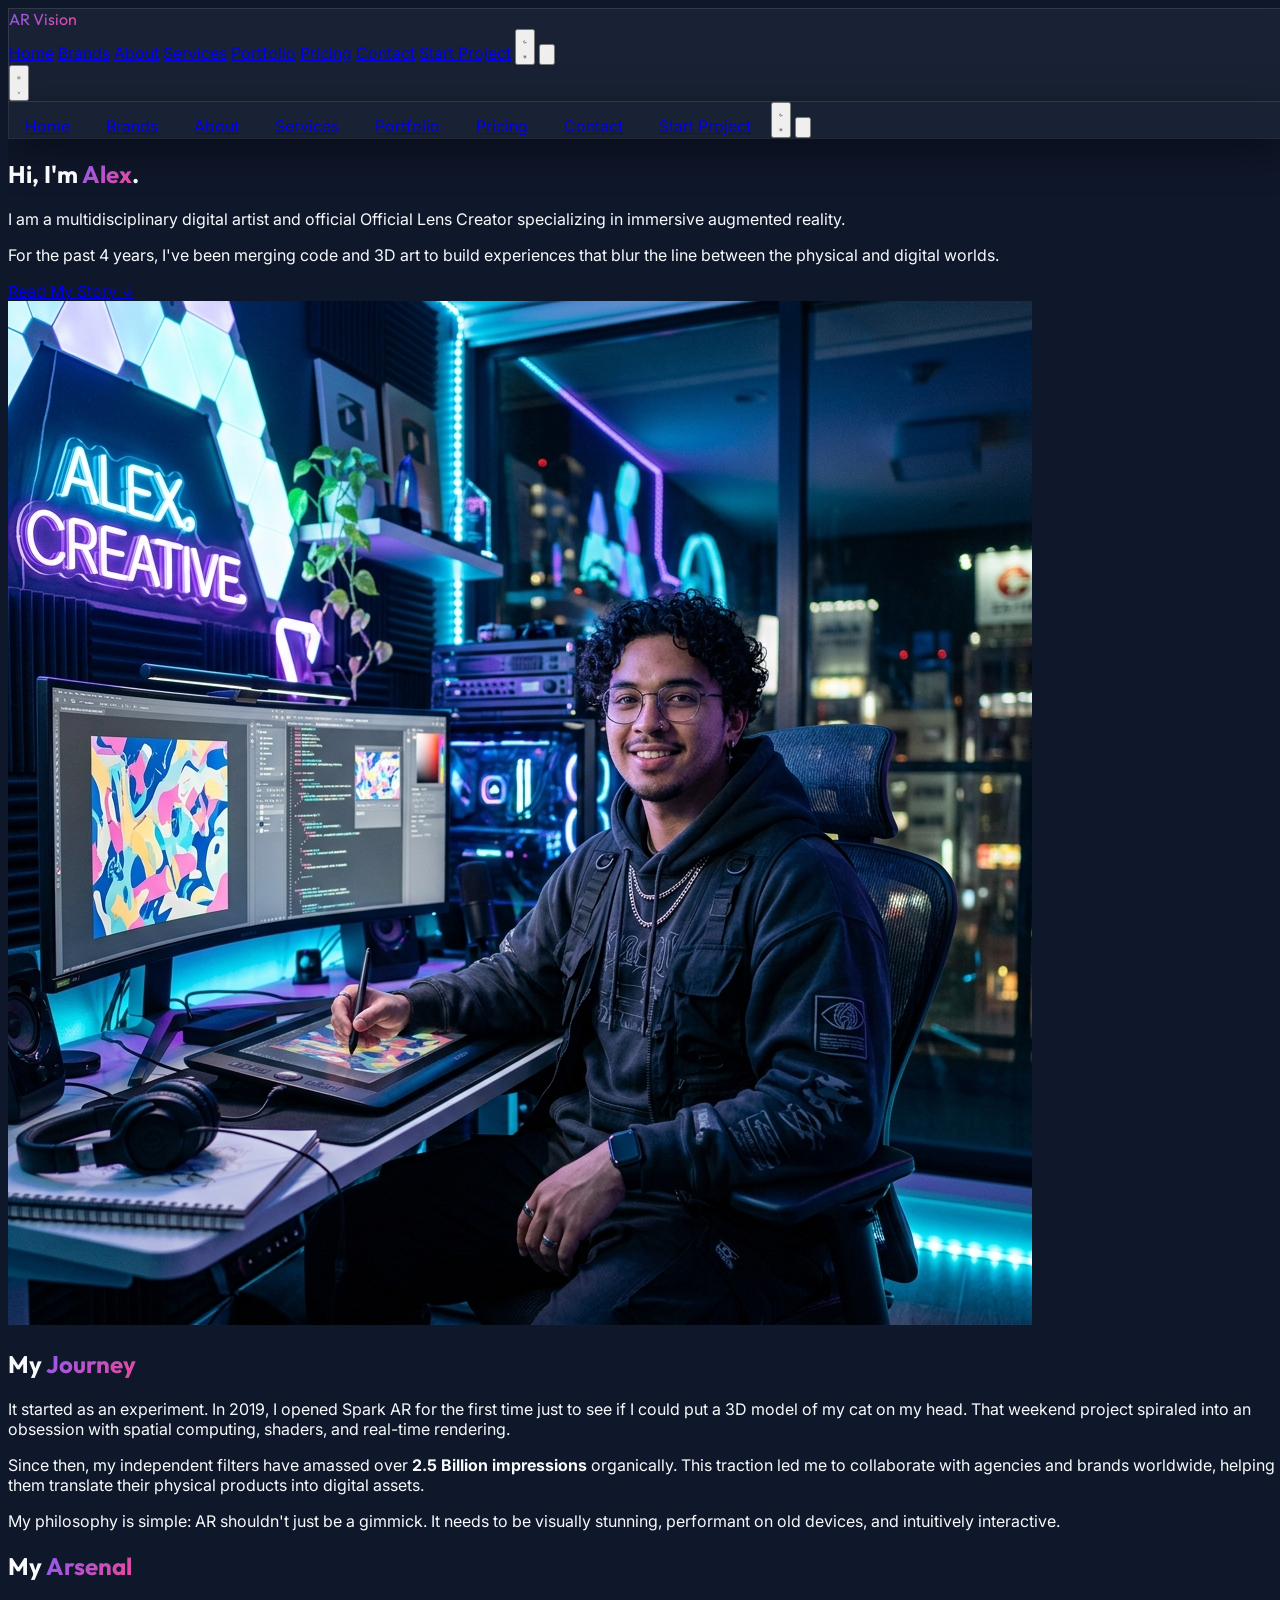
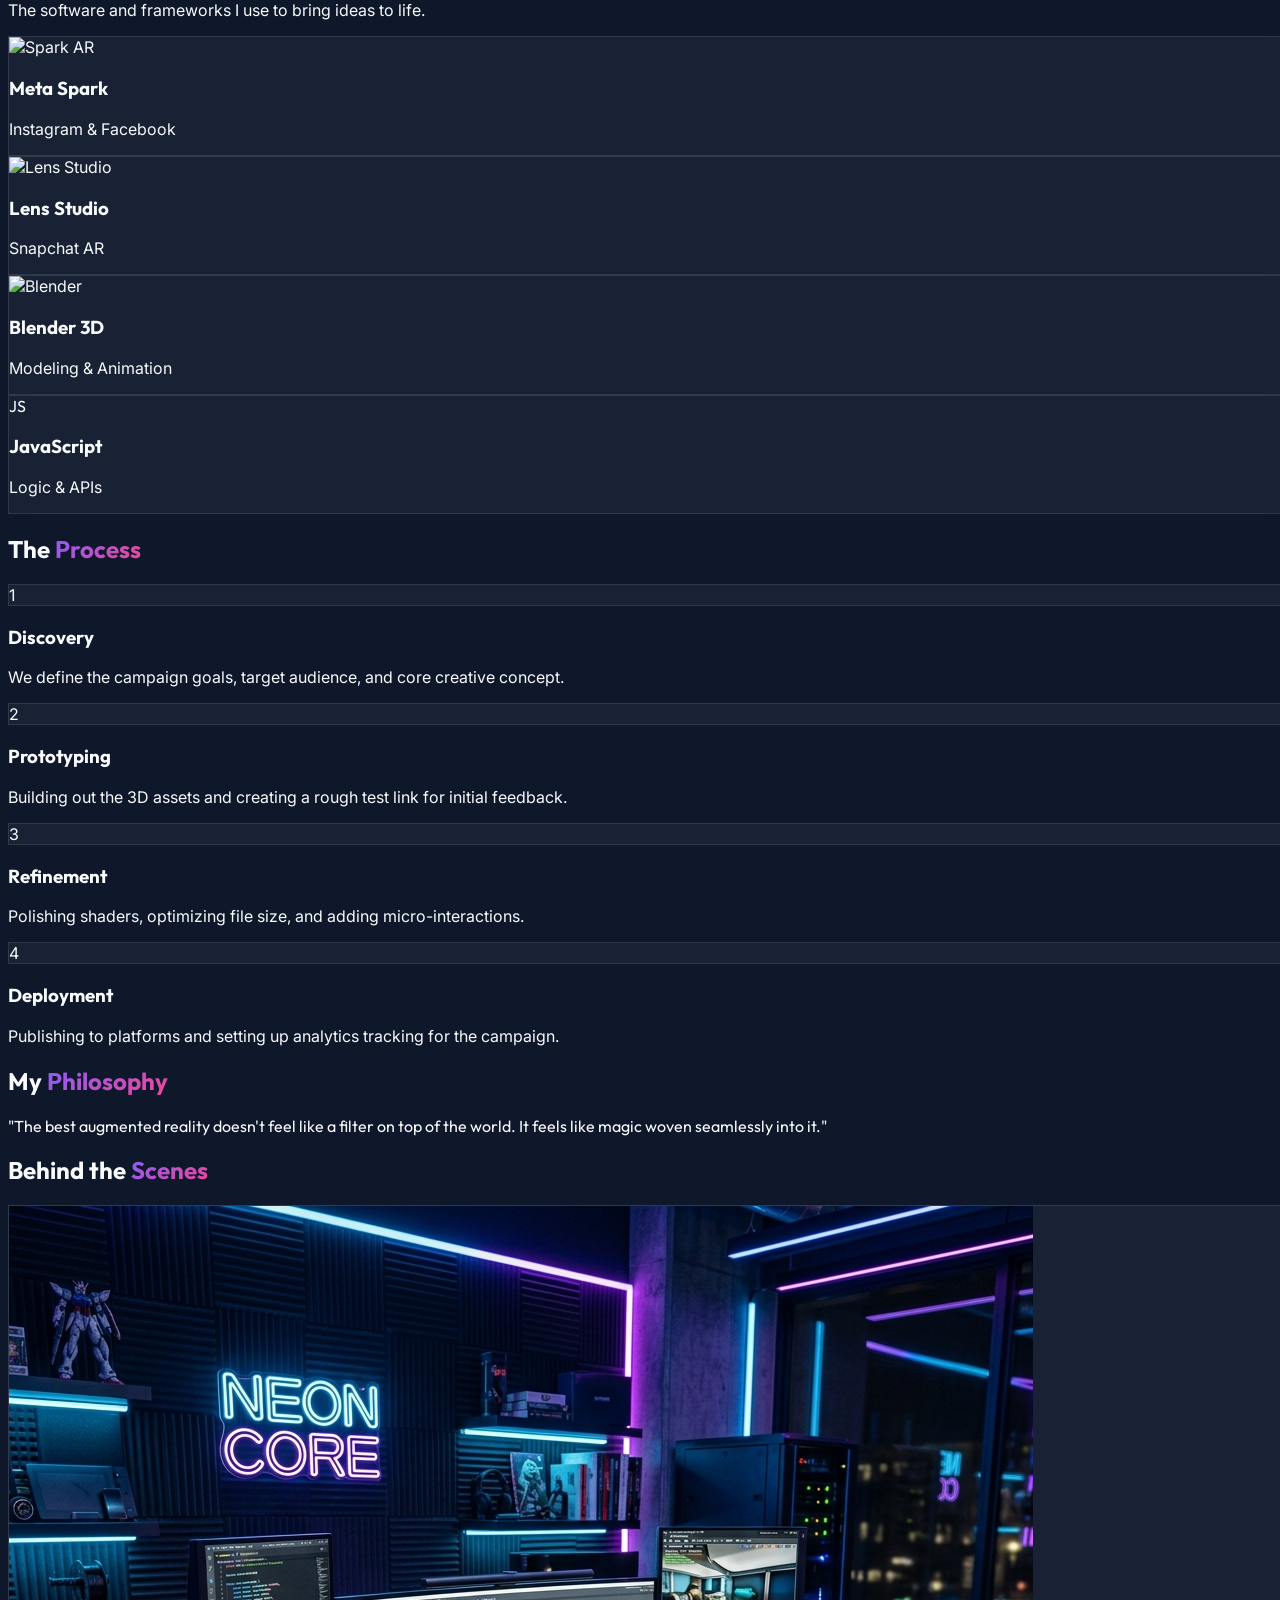
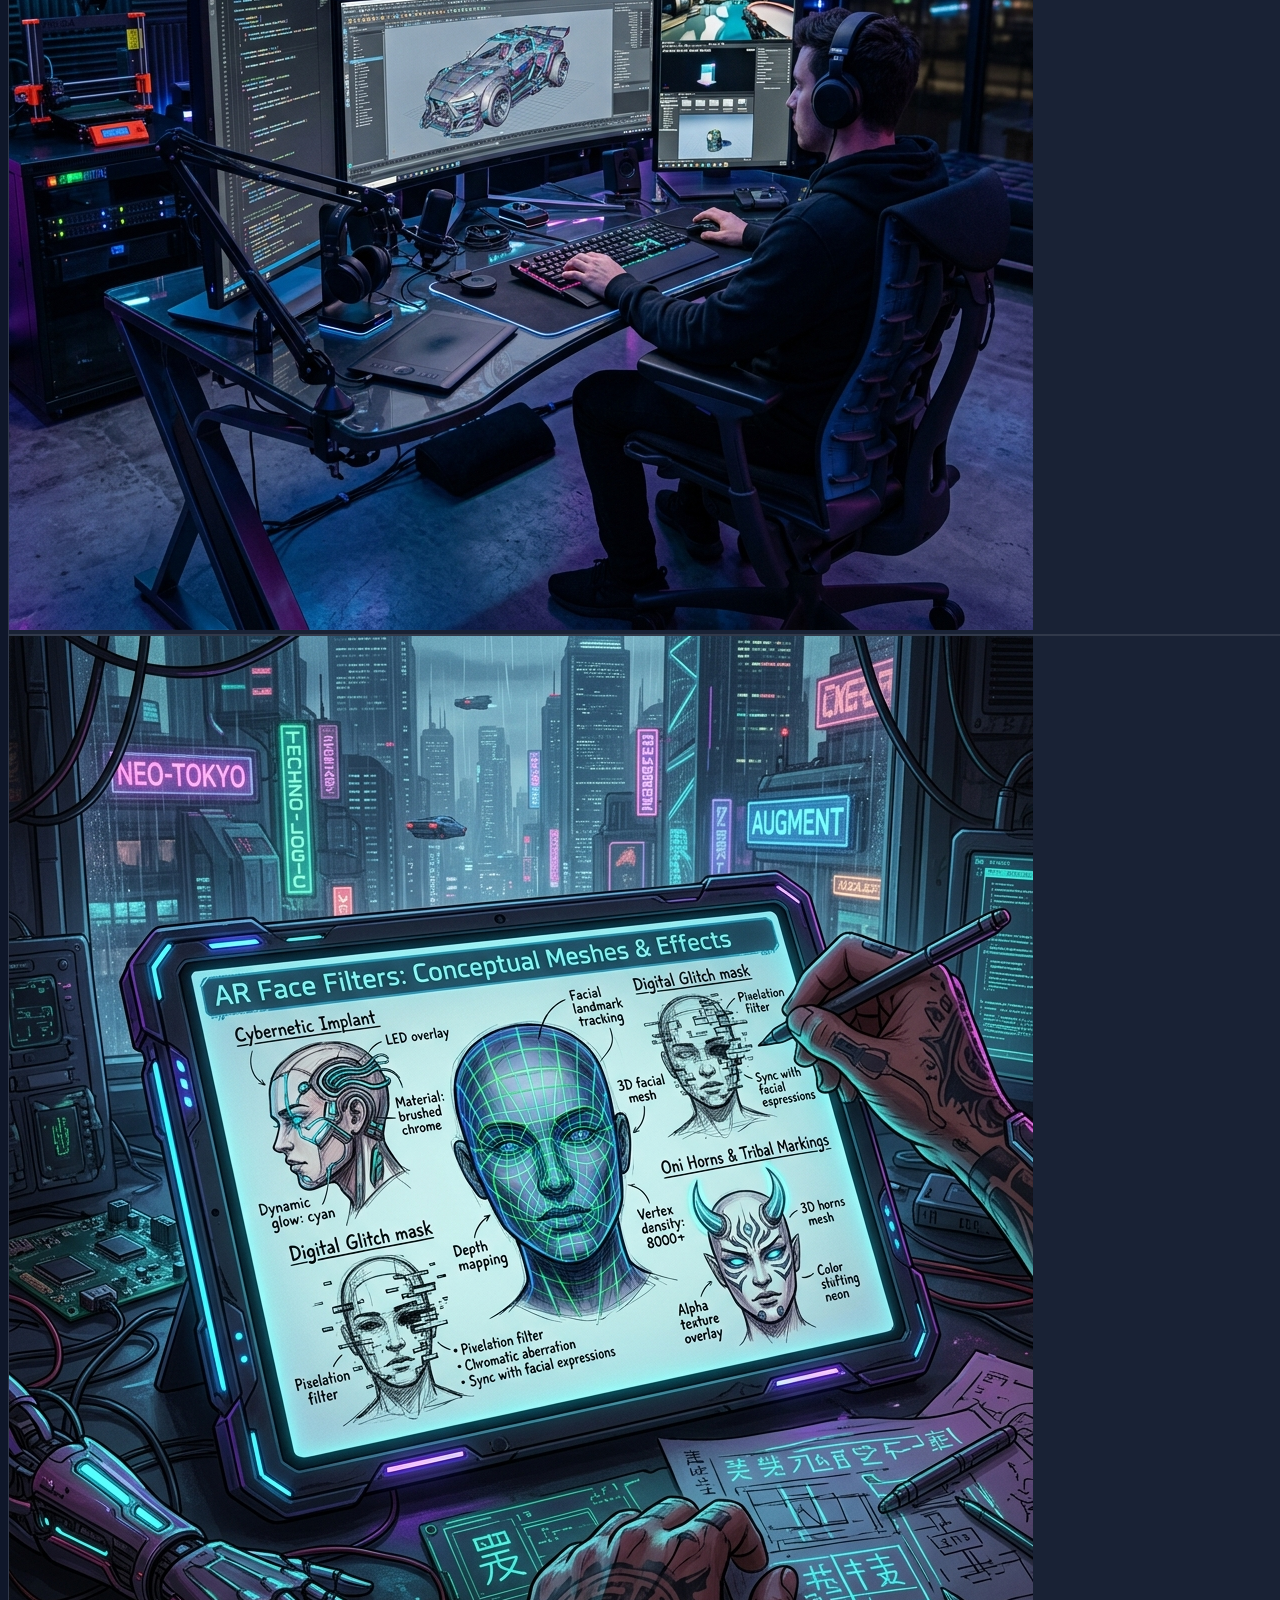
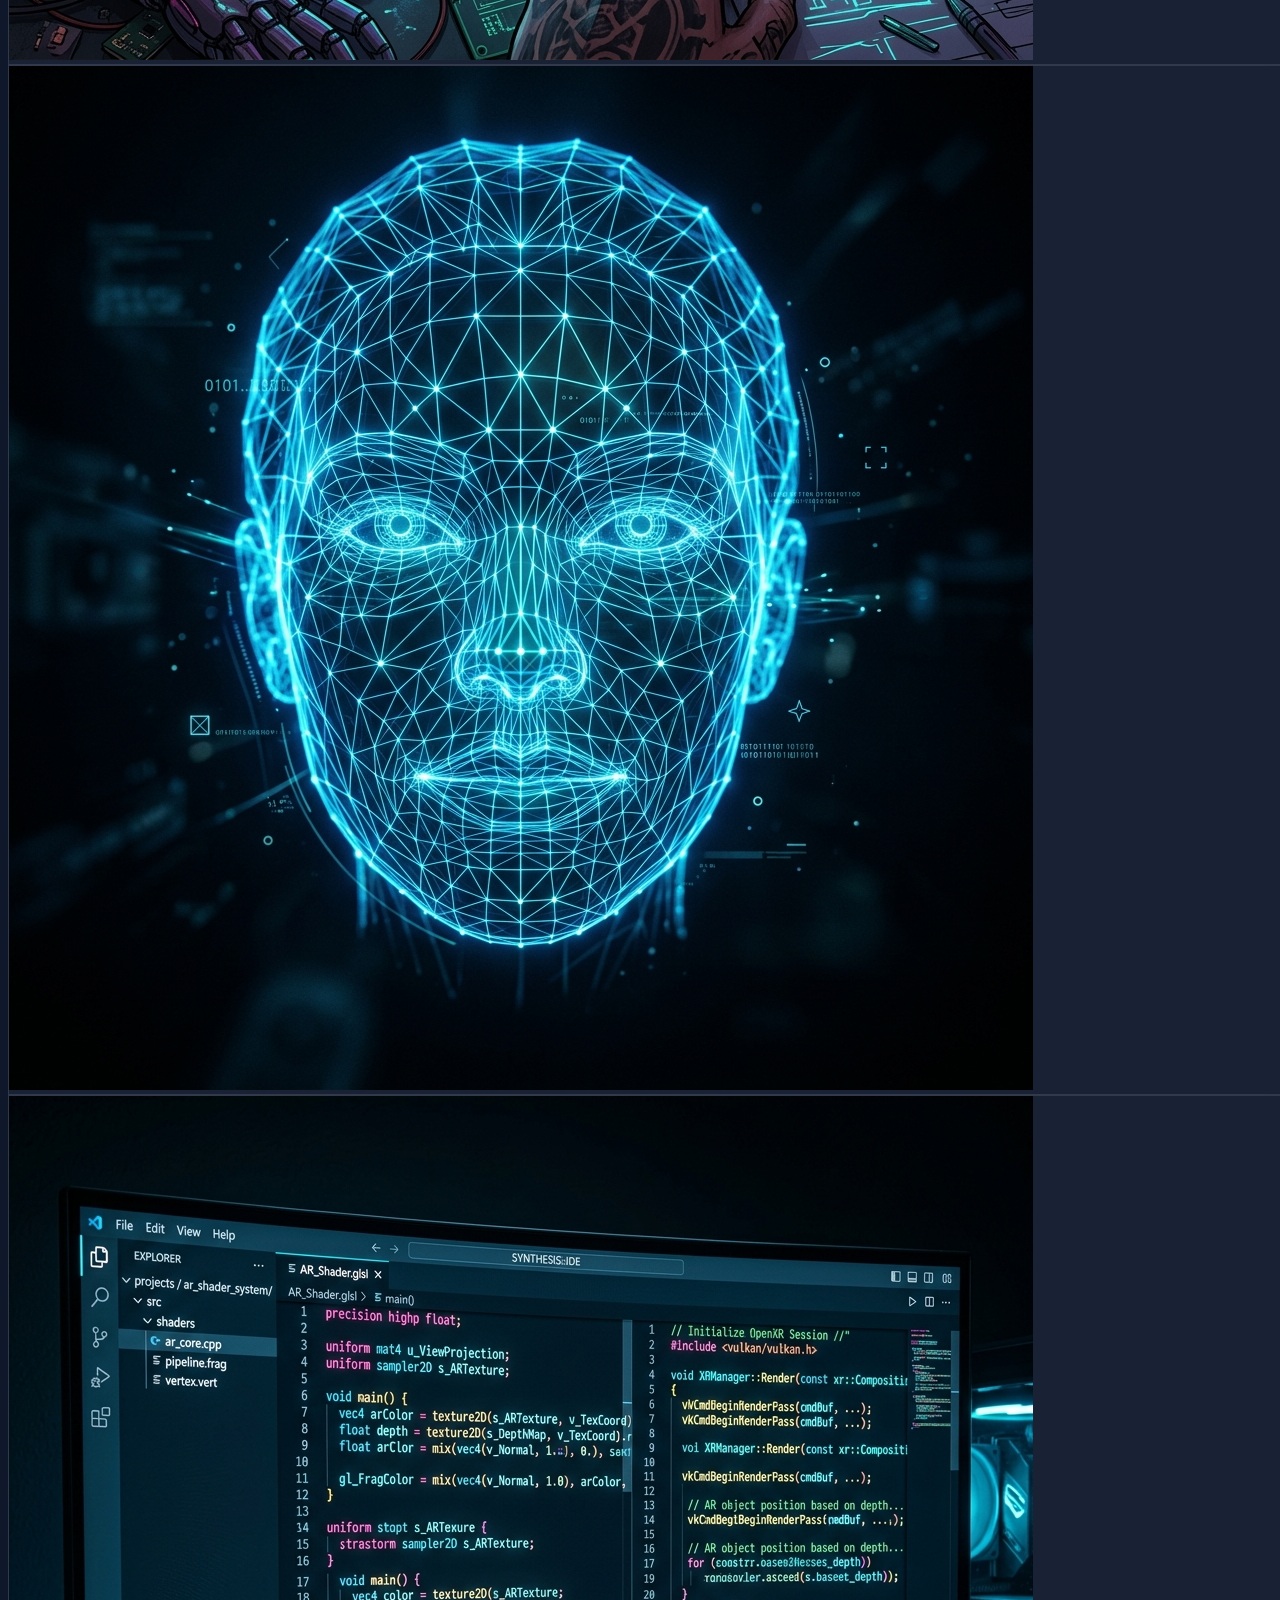
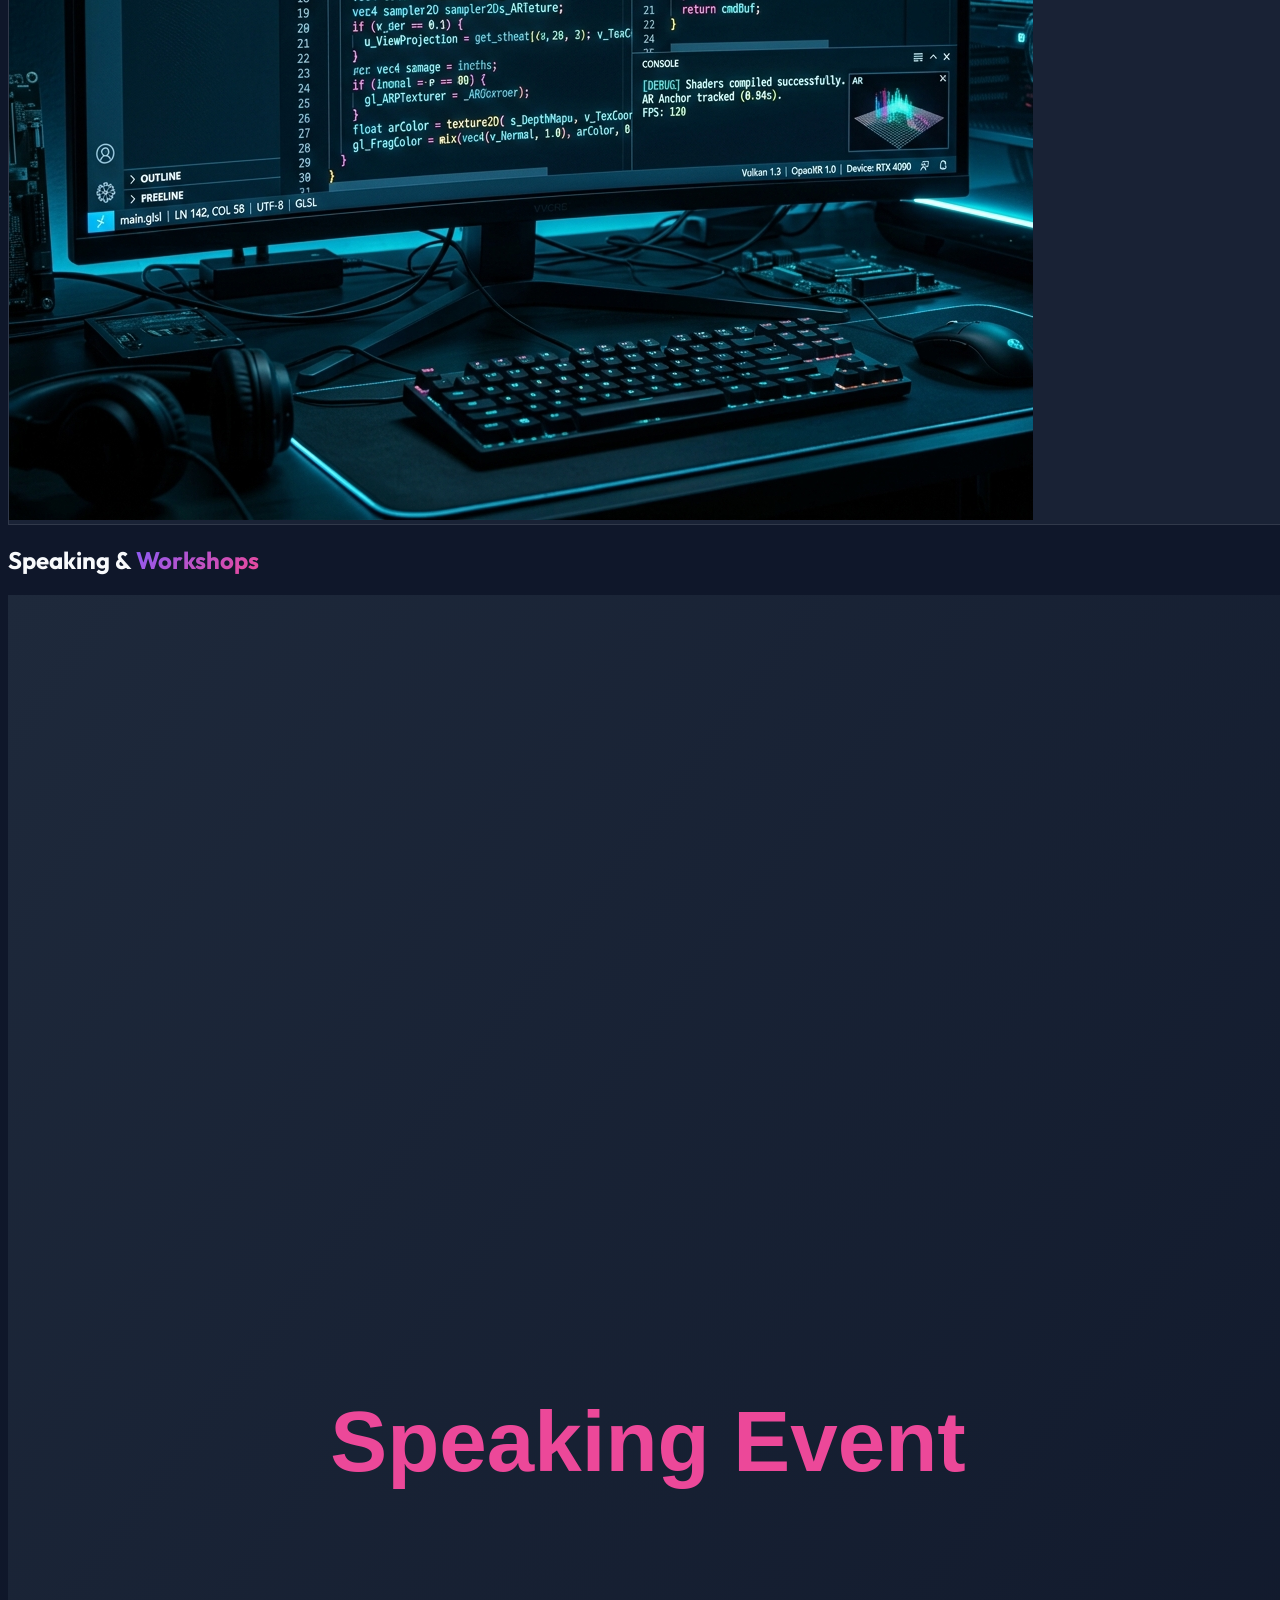
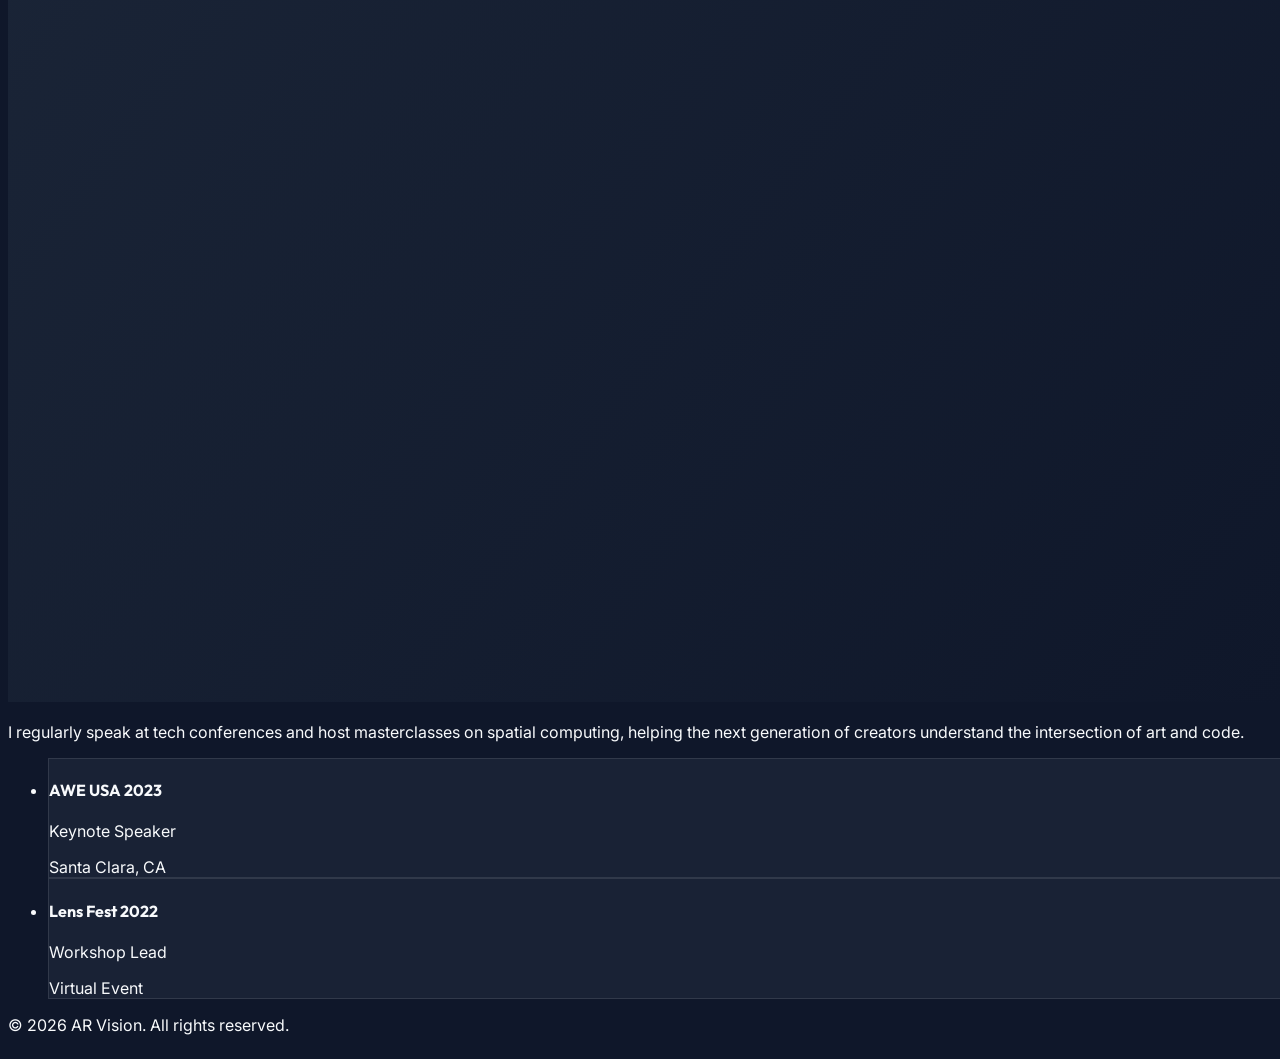
==== about.html @ df68ccea "add the css file" ====
<!DOCTYPE html>
<html lang="en">
<head>
    <meta charset="UTF-8">
    <meta name="viewport" content="width=device-width, initial-scale=1.0">
    <title>AR Filter Creator | About</title>
    <script src="https://cdn.tailwindcss.com"></script>
        <script>
        tailwind.config = {
            darkMode: 'class',
            theme: {
                extend: {
                    colors: {
                        primary: '#8b5cf6',
                        secondary: '#ec4899',
                        bg: 'var(--bg-color)',
                        surface: 'var(--surface-color)',
                        main: 'var(--text-main)',
                        muted: 'var(--text-muted)',
                        strong: 'var(--text-strong)',
                        divider: 'var(--border-divider)'
                    }
                }
            }
        }
    </script>
    <link href="https://unpkg.com/aos@2.3.1/dist/aos.css" rel="stylesheet">
    <link rel="stylesheet" href="css/style.css">
</head>
<body class="bg-bg text-main antialiased">

    <!-- Navbar -->
        <!-- Navbar -->
    <nav class="fixed w-full z-50 glass border-b border-divider">
        <div class="max-w-7xl mx-auto px-4 sm:px-6 lg:px-8">
            <div class="flex justify-between items-center h-20">
                <div class="flex-shrink-0 flex items-center">
                    <a href="index.html" class="text-2xl font-bold font-display text-gradient">AR Vision</a>
                </div>
                <!-- Desktop Menu -->
                <div class="hidden md:flex space-x-8 items-center">
                    <a href="index.html" class="nav-link text-muted hover:text-strong font-medium">Home</a>
                    <a href="home2.html" class="nav-link text-muted hover:text-strong font-medium">Brands</a>
                    <a href="about.html" class="nav-link text-strong font-medium">About</a>
                    <a href="service.html" class="nav-link text-muted hover:text-strong font-medium">Services</a>
                    <a href="portfolio.html" class="nav-link text-muted hover:text-strong font-medium">Portfolio</a>
                    <a href="pricing.html" class="nav-link text-muted hover:text-strong font-medium">Pricing</a>
                    <a href="contact.html" class="nav-link text-muted hover:text-strong font-medium">Contact</a>
                    <a href="signup.html" class="bg-gradient-to-r from-primary to-secondary px-6 py-2 rounded-full text-strong font-semibold hover:shadow-lg hover:shadow-primary/50 transition-all duration-300 transform hover:-translate-y-1">Start Project</a>
                                    <button id="theme-toggle-desktop" class="text-muted hover:text-main focus:outline-none p-2 transition-colors">
                        <svg id="theme-icon-moon" class="w-5 h-5" fill="none" viewBox="0 0 24 24" stroke="currentColor"><path stroke-linecap="round" stroke-linejoin="round" stroke-width="2" d="M20.354 15.354A9 9 0 018.646 3.646 9.003 9.003 0 0012 21a9.003 9.003 0 008.354-5.646z"></path></svg>
                        <svg id="theme-icon-sun" class="w-5 h-5 hidden" fill="none" viewBox="0 0 24 24" stroke="currentColor"><path stroke-linecap="round" stroke-linejoin="round" stroke-width="2" d="M12 3v1m0 16v1m9-9h-1M4 12H3m15.364 6.364l-.707-.707M6.343 6.343l-.707-.707m12.728 0l-.707.707M6.343 17.657l-.707.707M16 12a4 4 0 11-8 0 4 4 0 018 0z"></path></svg>
                    </button>
                    <button id="rtl-toggle-desktop" class="text-muted hover:text-main focus:outline-none p-2 transition-colors" title="Toggle RTL">
                        <svg class="w-5 h-5" fill="none" viewBox="0 0 24 24" stroke="currentColor"><path stroke-linecap="round" stroke-linejoin="round" stroke-width="2" d="M3 4h13M3 8h9m-9 4h6m4 0l4-4m0 0l4 4m-4-4v12"></path></svg>
                    </button>
</div>
                <!-- Mobile Menu Button -->
                <div class="md:hidden flex items-center">
                    <button id="mobile-menu-button" class="text-muted hover:text-strong focus:outline-none p-2">
                        <svg class="h-6 w-6 block" fill="none" viewBox="0 0 24 24" stroke="currentColor">
                            <path stroke-linecap="round" stroke-linejoin="round" stroke-width="2" d="M4 6h16M4 12h16M4 18h16" />
                        </svg>
                        <svg class="h-6 w-6 hidden" fill="none" viewBox="0 0 24 24" stroke="currentColor">
                            <path stroke-linecap="round" stroke-linejoin="round" stroke-width="2" d="M6 18L18 6M6 6l12 12" />
                        </svg>
                    </button>
                </div>
            </div>
        </div>
        <!-- Mobile Menu -->
        <div id="mobile-menu" class="md:hidden hidden glass border-t border-divider absolute w-full">
            <div class="px-2 pt-2 pb-3 space-y-1 sm:px-3 flex flex-col">
                <a href="index.html" class="text-muted hover:text-strong block px-3 py-2 rounded-md text-base font-medium">Home</a>
                <a href="home2.html" class="text-muted hover:text-strong block px-3 py-2 rounded-md text-base font-medium">Brands</a>
                <a href="about.html" class="text-strong block px-3 py-2 rounded-md text-base font-medium">About</a>
                <a href="service.html" class="text-muted hover:text-strong block px-3 py-2 rounded-md text-base font-medium">Services</a>
                <a href="portfolio.html" class="text-muted hover:text-strong block px-3 py-2 rounded-md text-base font-medium">Portfolio</a>
                <a href="pricing.html" class="text-muted hover:text-strong block px-3 py-2 rounded-md text-base font-medium">Pricing</a>
                <a href="contact.html" class="text-muted hover:text-strong block px-3 py-2 rounded-md text-base font-medium">Contact</a>
                <a href="signup.html" class="text-primary block px-3 py-2 rounded-md text-base font-bold">Start Project</a>
                                <button id="theme-toggle-desktop" class="text-muted hover:text-main focus:outline-none p-2 transition-colors">
                        <svg id="theme-icon-moon" class="w-5 h-5" fill="none" viewBox="0 0 24 24" stroke="currentColor"><path stroke-linecap="round" stroke-linejoin="round" stroke-width="2" d="M20.354 15.354A9 9 0 018.646 3.646 9.003 9.003 0 0012 21a9.003 9.003 0 008.354-5.646z"></path></svg>
                        <svg id="theme-icon-sun" class="w-5 h-5 hidden" fill="none" viewBox="0 0 24 24" stroke="currentColor"><path stroke-linecap="round" stroke-linejoin="round" stroke-width="2" d="M12 3v1m0 16v1m9-9h-1M4 12H3m15.364 6.364l-.707-.707M6.343 6.343l-.707-.707m12.728 0l-.707.707M6.343 17.657l-.707.707M16 12a4 4 0 11-8 0 4 4 0 018 0z"></path></svg>
                    </button>
                    <button id="rtl-toggle-desktop" class="text-muted hover:text-main focus:outline-none p-2 transition-colors" title="Toggle RTL">
                        <svg class="w-5 h-5" fill="none" viewBox="0 0 24 24" stroke="currentColor"><path stroke-linecap="round" stroke-linejoin="round" stroke-width="2" d="M3 4h13M3 8h9m-9 4h6m4 0l4-4m0 0l4 4m-4-4v12"></path></svg>
                    </button>
</div>
        </div>
    </nav>

    <!-- SECTION 1: Intro Hero -->
    <section class="pt-32 pb-16 relative overflow-hidden">
        <div class="max-w-7xl mx-auto px-4 sm:px-6 lg:px-8 flex flex-col md:flex-row items-center gap-16 relative z-10">
            <div class="md:w-1/2" data-aos="fade-right">
                <h1 class="text-4xl md:text-6xl font-bold font-display mb-6">Hi, I'm <span class="text-gradient">Alex</span>.</h1>
                <p class="text-xl text-muted mb-6 leading-relaxed">I am a multidisciplinary digital artist and official Official Lens Creator specializing in immersive augmented reality.</p>
                <p class="text-muted mb-8">For the past 4 years, I've been merging code and 3D art to build experiences that blur the line between the physical and digital worlds.</p>
                <div class="flex gap-4">
                    <a href="#story" class="text-primary hover:text-strong font-bold transition-colors">Read My Story &darr;</a>
                </div>
            </div>
            <div class="md:w-1/2 relative" data-aos="fade-left">
                <div class="absolute inset-0 bg-primary/20 rounded-full blur-3xl animate-pulse"></div>
                <img src="images/creator_portrait.png" alt="Creator Portrait" class="relative rounded-[3rem] border border-divider shadow-2xl object-cover w-full max-w-md mx-auto aspect-square">
            </div>
        </div>
    </section>

    <!-- SECTION 2: The Story -->
    <section id="story" class="py-24 bg-surface">
        <div class="max-w-4xl mx-auto px-4 text-center">
            <h2 class="text-3xl font-bold font-display mb-8" data-aos="fade-up">My <span class="text-gradient">Journey</span></h2>
            <div class="space-y-8 text-muted text-lg leading-relaxed text-left" data-aos="fade-up" data-aos-delay="100">
                <p>It started as an experiment. In 2019, I opened Spark AR for the first time just to see if I could put a 3D model of my cat on my head. That weekend project spiraled into an obsession with spatial computing, shaders, and real-time rendering.</p>
                <p>Since then, my independent filters have amassed over <strong class="text-strong">2.5 Billion impressions</strong> organically. This traction led me to collaborate with agencies and brands worldwide, helping them translate their physical products into digital assets.</p>
                <p>My philosophy is simple: AR shouldn't just be a gimmick. It needs to be visually stunning, performant on old devices, and intuitively interactive.</p>
            </div>
        </div>
    </section>

    <!-- SECTION 3: Tools & Tech -->
    <section class="py-24 relative overflow-hidden">
        <div class="max-w-7xl mx-auto px-4 sm:px-6 lg:px-8 relative z-10">
            <div class="text-center mb-16" data-aos="fade-up">
                <h2 class="text-4xl font-bold font-display mb-4">My <span class="text-gradient">Arsenal</span></h2>
                <p class="text-muted">The software and frameworks I use to bring ideas to life.</p>
            </div>
            <div class="grid grid-cols-2 md:grid-cols-4 gap-6">
                <!-- Tool 1 -->
                <div class="glass p-8 rounded-2xl text-center hover:bg-strong text-bg/5 transition-colors" data-aos="zoom-in" data-aos-delay="100">
                    <img src="https://upload.wikimedia.org/wikipedia/commons/4/4b/Spark_AR_Studio_Logo.png" alt="Spark AR" class="w-16 h-16 mx-auto mb-4 object-contain brightness-0 invert opacity-70">
                    <h3 class="font-bold text-strong mb-2">Meta Spark</h3>
                    <p class="text-xs text-muted">Instagram & Facebook</p>
                </div>
                <!-- Tool 2 -->
                <div class="glass p-8 rounded-2xl text-center hover:bg-strong text-bg/5 transition-colors" data-aos="zoom-in" data-aos-delay="200">
                    <img src="https://images.squarespace-cdn.com/content/v1/5ea04b32230da3719ddbf8a8/1614717144160-TKTQ8R7CDB7P2N96M1I4/Snapchat_Logo_white.png" alt="Lens Studio" class="w-16 h-16 mx-auto mb-4 object-contain opacity-70">
                    <h3 class="font-bold text-strong mb-2">Lens Studio</h3>
                    <p class="text-xs text-muted">Snapchat AR</p>
                </div>
                <!-- Tool 3 -->
                <div class="glass p-8 rounded-2xl text-center hover:bg-strong text-bg/5 transition-colors" data-aos="zoom-in" data-aos-delay="300">
                    <img src="https://upload.wikimedia.org/wikipedia/commons/0/0c/Blender_logo_no_text.svg" alt="Blender" class="w-16 h-16 mx-auto mb-4 object-contain opacity-70">
                    <h3 class="font-bold text-strong mb-2">Blender 3D</h3>
                    <p class="text-xs text-muted">Modeling & Animation</p>
                </div>
                <!-- Tool 4 -->
                <div class="glass p-8 rounded-2xl text-center hover:bg-strong text-bg/5 transition-colors" data-aos="zoom-in" data-aos-delay="400">
                    <div class="w-16 h-16 mx-auto mb-4 flex items-center justify-center text-4xl font-bold font-display text-strong/70">JS</div>
                    <h3 class="font-bold text-strong mb-2">JavaScript</h3>
                    <p class="text-xs text-muted">Logic & APIs</p>
                </div>
            </div>
        </div>
    </section>

    <!-- SECTION 4: Creative Process -->
    <section class="py-24 bg-surface border-t border-divider">
        <div class="max-w-7xl mx-auto px-4 sm:px-6 lg:px-8">
            <h2 class="text-4xl font-bold font-display mb-16 text-center" data-aos="fade-up">The <span class="text-gradient">Process</span></h2>
            <div class="grid grid-cols-1 md:grid-cols-4 gap-8 relative">
                <!-- Line connector -->
                <div class="hidden md:block absolute top-12 left-0 w-full h-1 bg-strong text-bg/10 -z-0"></div>
                
                <!-- Step 1 -->
                <div class="relative z-10 text-center" data-aos="fade-up" data-aos-delay="100">
                    <div class="w-24 h-24 mx-auto glass rounded-full flex items-center justify-center text-3xl font-bold mb-6 border border-primary/50 text-primary">1</div>
                    <h3 class="text-xl font-bold mb-2">Discovery</h3>
                    <p class="text-muted text-sm">We define the campaign goals, target audience, and core creative concept.</p>
                </div>
                <!-- Step 2 -->
                <div class="relative z-10 text-center" data-aos="fade-up" data-aos-delay="200">
                    <div class="w-24 h-24 mx-auto glass rounded-full flex items-center justify-center text-3xl font-bold mb-6 border border-secondary/50 text-secondary">2</div>
                    <h3 class="text-xl font-bold mb-2">Prototyping</h3>
                    <p class="text-muted text-sm">Building out the 3D assets and creating a rough test link for initial feedback.</p>
                </div>
                <!-- Step 3 -->
                <div class="relative z-10 text-center" data-aos="fade-up" data-aos-delay="300">
                    <div class="w-24 h-24 mx-auto glass rounded-full flex items-center justify-center text-3xl font-bold mb-6 border border-primary/50 text-primary">3</div>
                    <h3 class="text-xl font-bold mb-2">Refinement</h3>
                    <p class="text-muted text-sm">Polishing shaders, optimizing file size, and adding micro-interactions.</p>
                </div>
                <!-- Step 4 -->
                <div class="relative z-10 text-center" data-aos="fade-up" data-aos-delay="400">
                    <div class="w-24 h-24 mx-auto glass rounded-full flex items-center justify-center text-3xl font-bold mb-6 border border-secondary/50 text-secondary">4</div>
                    <h3 class="text-xl font-bold mb-2">Deployment</h3>
                    <p class="text-muted text-sm">Publishing to platforms and setting up analytics tracking for the campaign.</p>
                </div>
            </div>
        </div>
    </section>

    <!-- SECTION 5: Mission Statement -->
    <section class="py-24 relative overflow-hidden bg-gradient-to-br from-dark to-surface">
        <div class="max-w-4xl mx-auto px-4 text-center relative z-10" data-aos="fade-up">
            <h2 class="text-4xl font-bold font-display mb-8">My <span class="text-gradient">Philosophy</span></h2>
            <p class="text-2xl md:text-3xl font-display font-light leading-relaxed text-muted italic">"The best augmented reality doesn't feel like a filter on top of the world. It feels like magic woven seamlessly into it."</p>
        </div>
    </section>

    <!-- SECTION 6: Behind the Scenes -->
    <section class="py-24 bg-surface border-y border-divider">
        <div class="max-w-7xl mx-auto px-4 sm:px-6 lg:px-8">
            <h2 class="text-4xl font-bold font-display mb-12 text-center" data-aos="fade-up">Behind the <span class="text-gradient">Scenes</span></h2>
            <div class="grid grid-cols-2 md:grid-cols-4 gap-4">
                <div class="rounded-2xl overflow-hidden glass aspect-square" data-aos="fade-up" data-aos-delay="100">
                    <img src="images/studio_setup.png" alt="Studio Setup" class="w-full h-full object-cover hover:scale-110 transition-transform duration-500">
                </div>
                <div class="rounded-2xl overflow-hidden glass aspect-square" data-aos="fade-up" data-aos-delay="200">
                    <img src="images/sketches.png" alt="Sketches" class="w-full h-full object-cover hover:scale-110 transition-transform duration-500">
                </div>
                <div class="rounded-2xl overflow-hidden glass aspect-square" data-aos="fade-up" data-aos-delay="300">
                    <img src="images/3d_wireframe.png" alt="3D Wireframe" class="w-full h-full object-cover hover:scale-110 transition-transform duration-500">
                </div>
                <div class="rounded-2xl overflow-hidden glass aspect-square" data-aos="fade-up" data-aos-delay="400">
                    <img src="images/code_screen.png" alt="Coffee and Code" class="w-full h-full object-cover hover:scale-110 transition-transform duration-500">
                </div>
            </div>
        </div>
    </section>

    <!-- SECTION 7: Speaking & Workshops -->
    <section class="py-24 relative overflow-hidden bg-bg">
        <div class="max-w-5xl mx-auto px-4 sm:px-6 lg:px-8 relative z-10">
            <h2 class="text-4xl font-bold font-display mb-12 text-center" data-aos="fade-up">Speaking & <span class="text-gradient">Workshops</span></h2>
            <div class="flex flex-col md:flex-row items-center gap-12">
                <div class="md:w-1/3" data-aos="fade-right">
                    <img src="images/speaking_event.svg" alt="Speaking Event" class="rounded-3xl shadow-xl border border-divider w-full object-cover aspect-video">
                </div>
                <div class="md:w-2/3" data-aos="fade-left">
                    <p class="text-muted mb-6 text-lg">I regularly speak at tech conferences and host masterclasses on spatial computing, helping the next generation of creators understand the intersection of art and code.</p>
                    <ul class="space-y-4">
                        <li class="glass p-4 rounded-xl flex justify-between items-center">
                            <div>
                                <h4 class="font-bold text-strong">AWE USA 2023</h4>
                                <p class="text-xs text-primary">Keynote Speaker</p>
                            </div>
                            <span class="text-muted text-sm">Santa Clara, CA</span>
                        </li>
                        <li class="glass p-4 rounded-xl flex justify-between items-center">
                            <div>
                                <h4 class="font-bold text-strong">Lens Fest 2022</h4>
                                <p class="text-xs text-secondary">Workshop Lead</p>
                            </div>
                            <span class="text-muted text-sm">Virtual Event</span>
                        </li>
                    </ul>
                </div>
            </div>
        </div>
    </section>

    <!-- Footer -->
    <footer class="bg-bg py-8 text-center text-muted border-t border-divider">
        <p>© 2026 AR Vision. All rights reserved.</p>
    </footer>

    <script src="https://unpkg.com/aos@2.3.1/dist/aos.js"></script>
    <script src="js/main.js"></script>
</body>
</html>
---- css/style.css ----
@import url('https://fonts.googleapis.com/css2?family=Outfit:wght@300;400;600;800&family=Inter:wght@400;500;700&display=swap');

:root {
  /* Brand Colors */
  --primary: #8b5cf6;
  --secondary: #ec4899;

  /* Default Dark Theme Variables */
  --bg-color: #0f172a;
  --surface-color: #1e293b;
  --text-main: #f8fafc;
  --text-muted: #94a3b8;
  --text-strong: #ffffff;
  --border-divider: rgba(255, 255, 255, 0.1);
  --glass-bg: rgba(30, 41, 59, 0.7);
  --glass-border: rgba(255, 255, 255, 0.1);
}

.light-theme {
  /* Light Theme Overrides */
  --bg-color: #f8fafc; /* slate-50 */
  --surface-color: #ffffff; /* white */
  --text-main: #1e293b; /* slate-800 */
  --text-muted: #64748b; /* slate-500 */
  --text-strong: #0f172a; /* slate-900 */
  --border-divider: rgba(0, 0, 0, 0.1);
  --glass-bg: rgba(255, 255, 255, 0.7);
  --glass-border: rgba(0, 0, 0, 0.1);
}

html, body {
  font-family: 'Inter', sans-serif;
  background-color: var(--bg-color);
  color: var(--text-main);
  overflow-x: hidden;
  width: 100%;
  transition: background-color 0.3s ease, color 0.3s ease;
}

h1, h2, h3, h4, h5, h6, .font-display {
  font-family: 'Outfit', sans-serif;
}

/* Glassmorphism utility */
.glass {
  background: var(--glass-bg);
  backdrop-filter: blur(12px);
  -webkit-backdrop-filter: blur(12px);
  border: 1px solid var(--glass-border);
}

/* Text Gradient */
.text-gradient {
  background: linear-gradient(135deg, var(--primary), var(--secondary));
  -webkit-background-clip: text;
  -webkit-text-fill-color: transparent;
  background-clip: text;
}

/* Custom Animations */
@keyframes float {
  0% { transform: translateY(0px); }
  50% { transform: translateY(-20px); }
  100% { transform: translateY(0px); }
}

.animate-float {
  animation: float 6s ease-in-out infinite;
}

.animate-float-delayed {
  animation: float 6s ease-in-out 3s infinite;
}

@keyframes glow {
  0% { box-shadow: 0 0 5px rgba(139, 92, 246, 0.5); }
  50% { box-shadow: 0 0 20px rgba(236, 72, 153, 0.8); }
  100% { box-shadow: 0 0 5px rgba(139, 92, 246, 0.5); }
}

.animate-glow {
  animation: glow 3s infinite;
}

/* Custom Scrollbar */
::-webkit-scrollbar {
  width: 10px;
}
::-webkit-scrollbar-track {
  background: var(--dark-bg);
}
::-webkit-scrollbar-thumb {
  background: var(--primary);
  border-radius: 5px;
}
::-webkit-scrollbar-thumb:hover {
  background: var(--secondary);
}

/* Navigation specific */
.nav-link {
  position: relative;
  transition: color 0.3s ease;
}
.nav-link::after {
  content: '';
  position: absolute;
  width: 0;
  height: 2px;
  bottom: -4px;
  left: 0;
  background: linear-gradient(to right, var(--primary), var(--secondary));
  transition: width 0.3s ease;
}
.nav-link:hover::after {
  width: 100%;
}

/* Mobile Menu - solid background so content doesn't bleed through */
#mobile-menu {
  background: var(--dark-bg) !important;
  backdrop-filter: none !important;
  -webkit-backdrop-filter: none !important;
  border: none !important;
  border-top: 1px solid var(--glass-border) !important;
  box-shadow: 0 10px 40px rgba(0, 0, 0, 0.5);
  animation: slideDown 0.3s ease-out;
}

@keyframes slideDown {
  from {
    opacity: 0;
    transform: translateY(-10px);
  }
  to {
    opacity: 1;
    transform: translateY(0);
  }
}

#mobile-menu a {
  padding: 0.75rem 1rem;
  border-radius: 0.5rem;
  transition: background-color 0.2s ease;
}

#mobile-menu a:hover {
  background-color: rgba(255, 255, 255, 0.05);
}

/* ─── Mobile Responsive Fixes (360px) ─── */
@media (max-width: 400px) {
  /* Reduce section heading sizes */
  h1 { font-size: 2rem !important; line-height: 1.2 !important; }
  h2 { font-size: 1.75rem !important; }
  h3 { font-size: 1.25rem !important; }

  /* Reduce paragraph text */
  .text-xl { font-size: 1rem !important; line-height: 1.6 !important; }
  .text-lg { font-size: 0.95rem !important; }

  /* Reduce section padding */
  .py-24 { padding-top: 3rem !important; padding-bottom: 3rem !important; }
  .pt-32 { padding-top: 6rem !important; }
  .mb-16 { margin-bottom: 2rem !important; }

  /* Fix decorative blobs overflowing on small screens */
  .w-96 { width: 12rem !important; height: 12rem !important; }

  /* Reduce large stat numbers */
  .text-6xl { font-size: 2.5rem !important; }
  .text-5xl { font-size: 2rem !important; }

  /* Tighter card padding */
  .p-8 { padding: 1.25rem !important; }
  .gap-12 { gap: 2rem !important; }
  .gap-8 { gap: 1.5rem !important; }

  /* Fix CTA section heading line break */
  .text-5xl br, h2 br { display: none; }
}
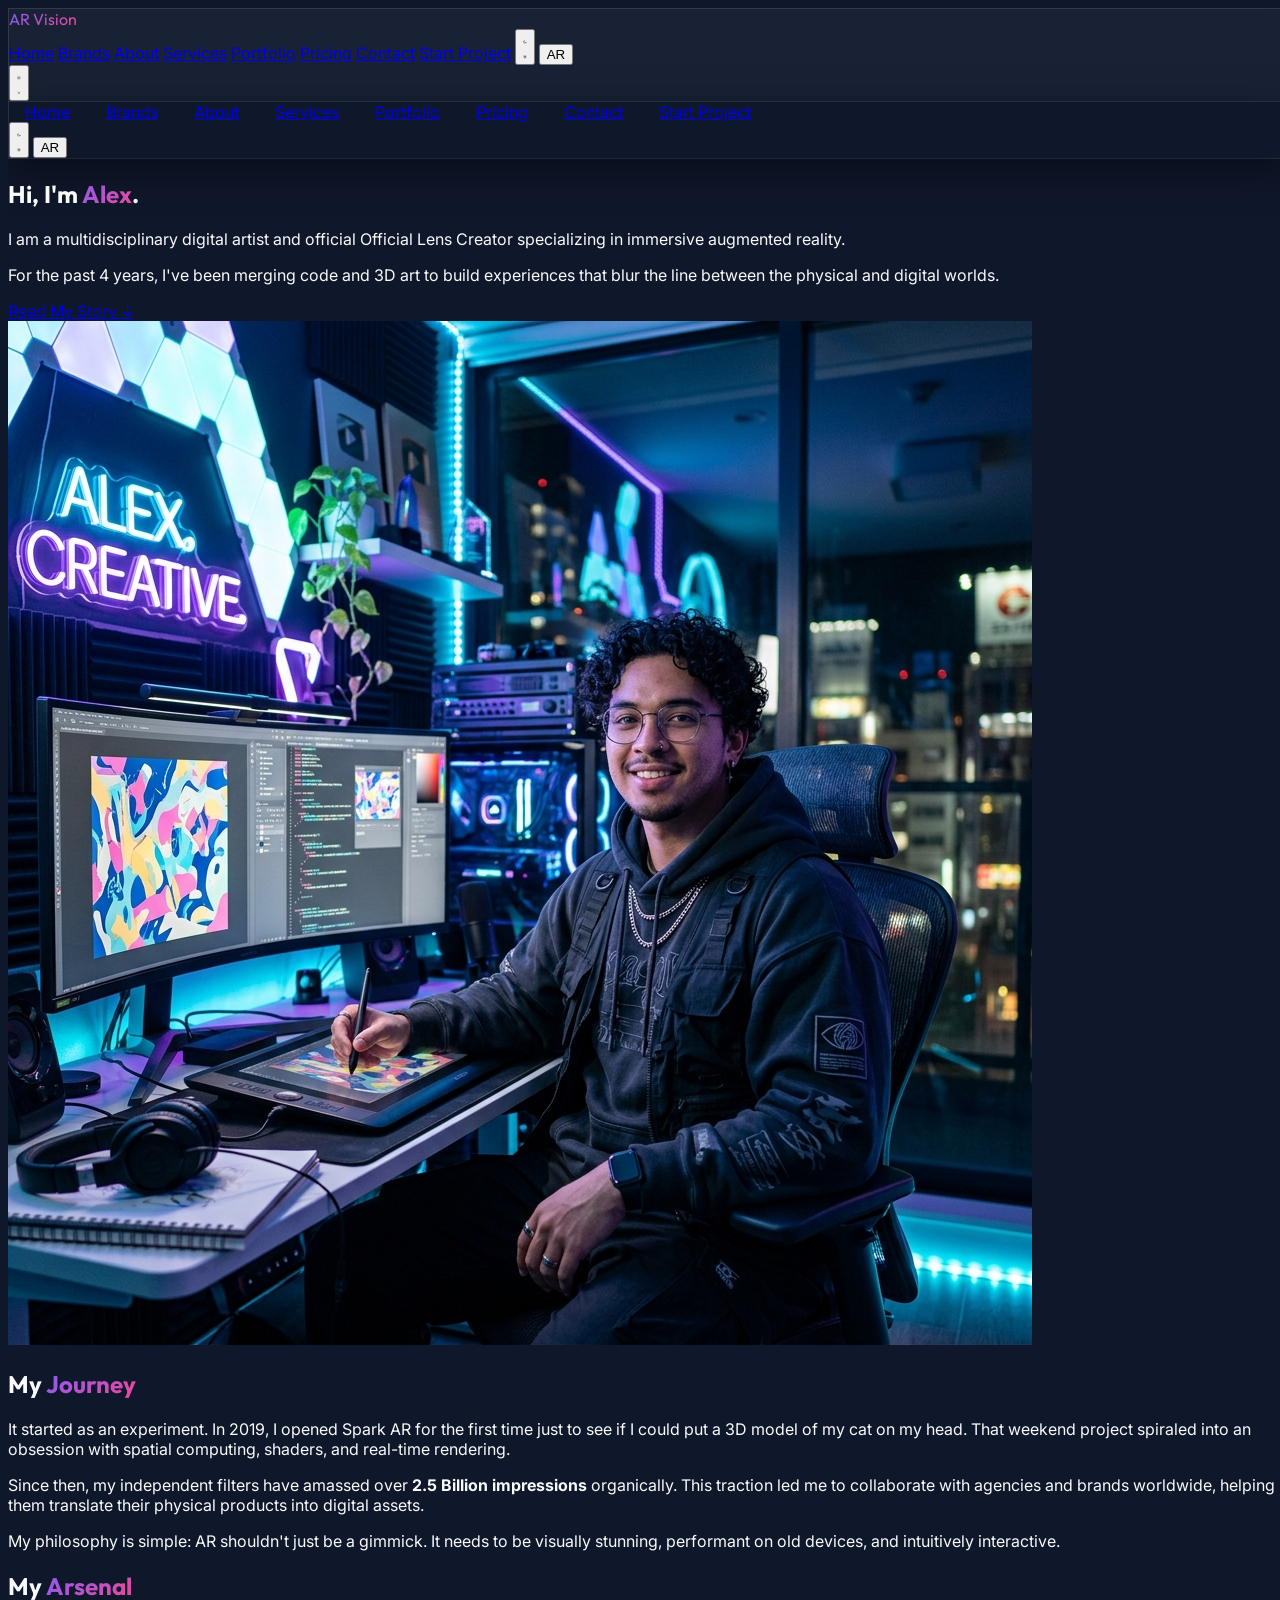
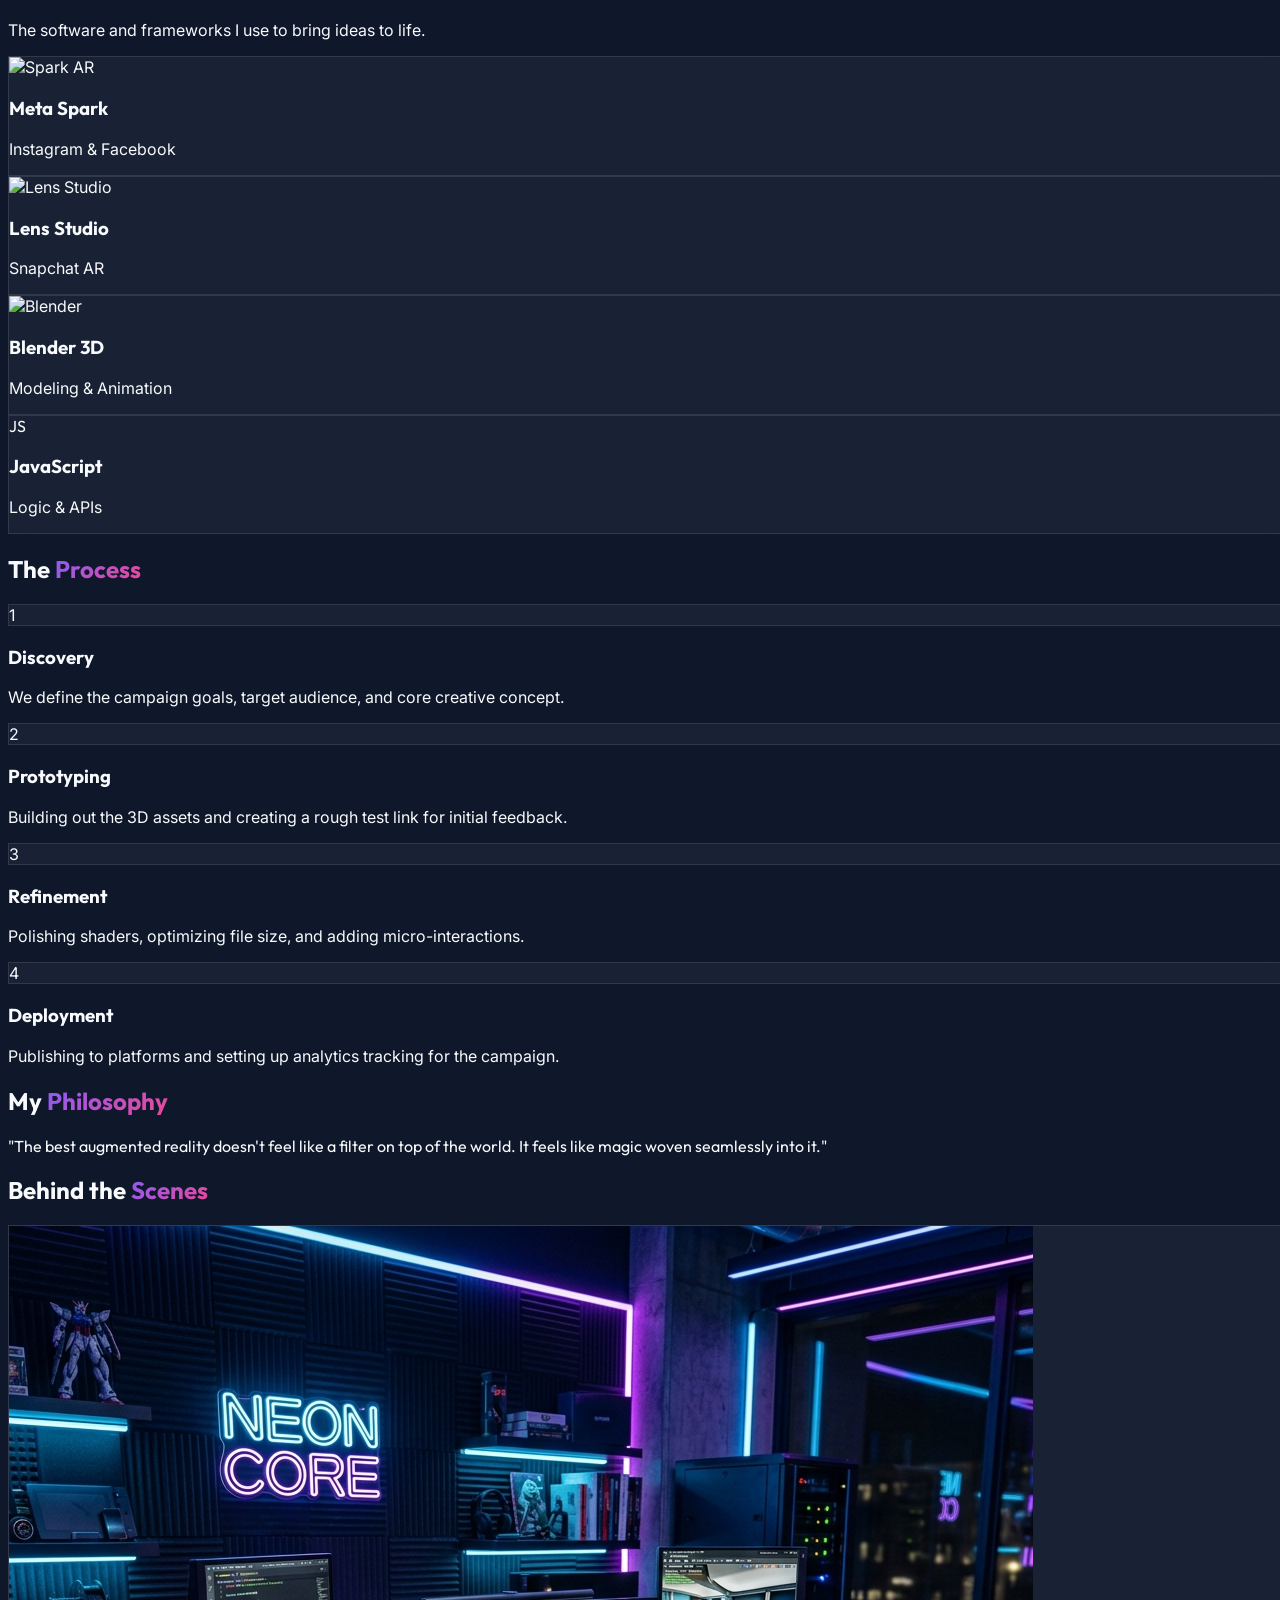
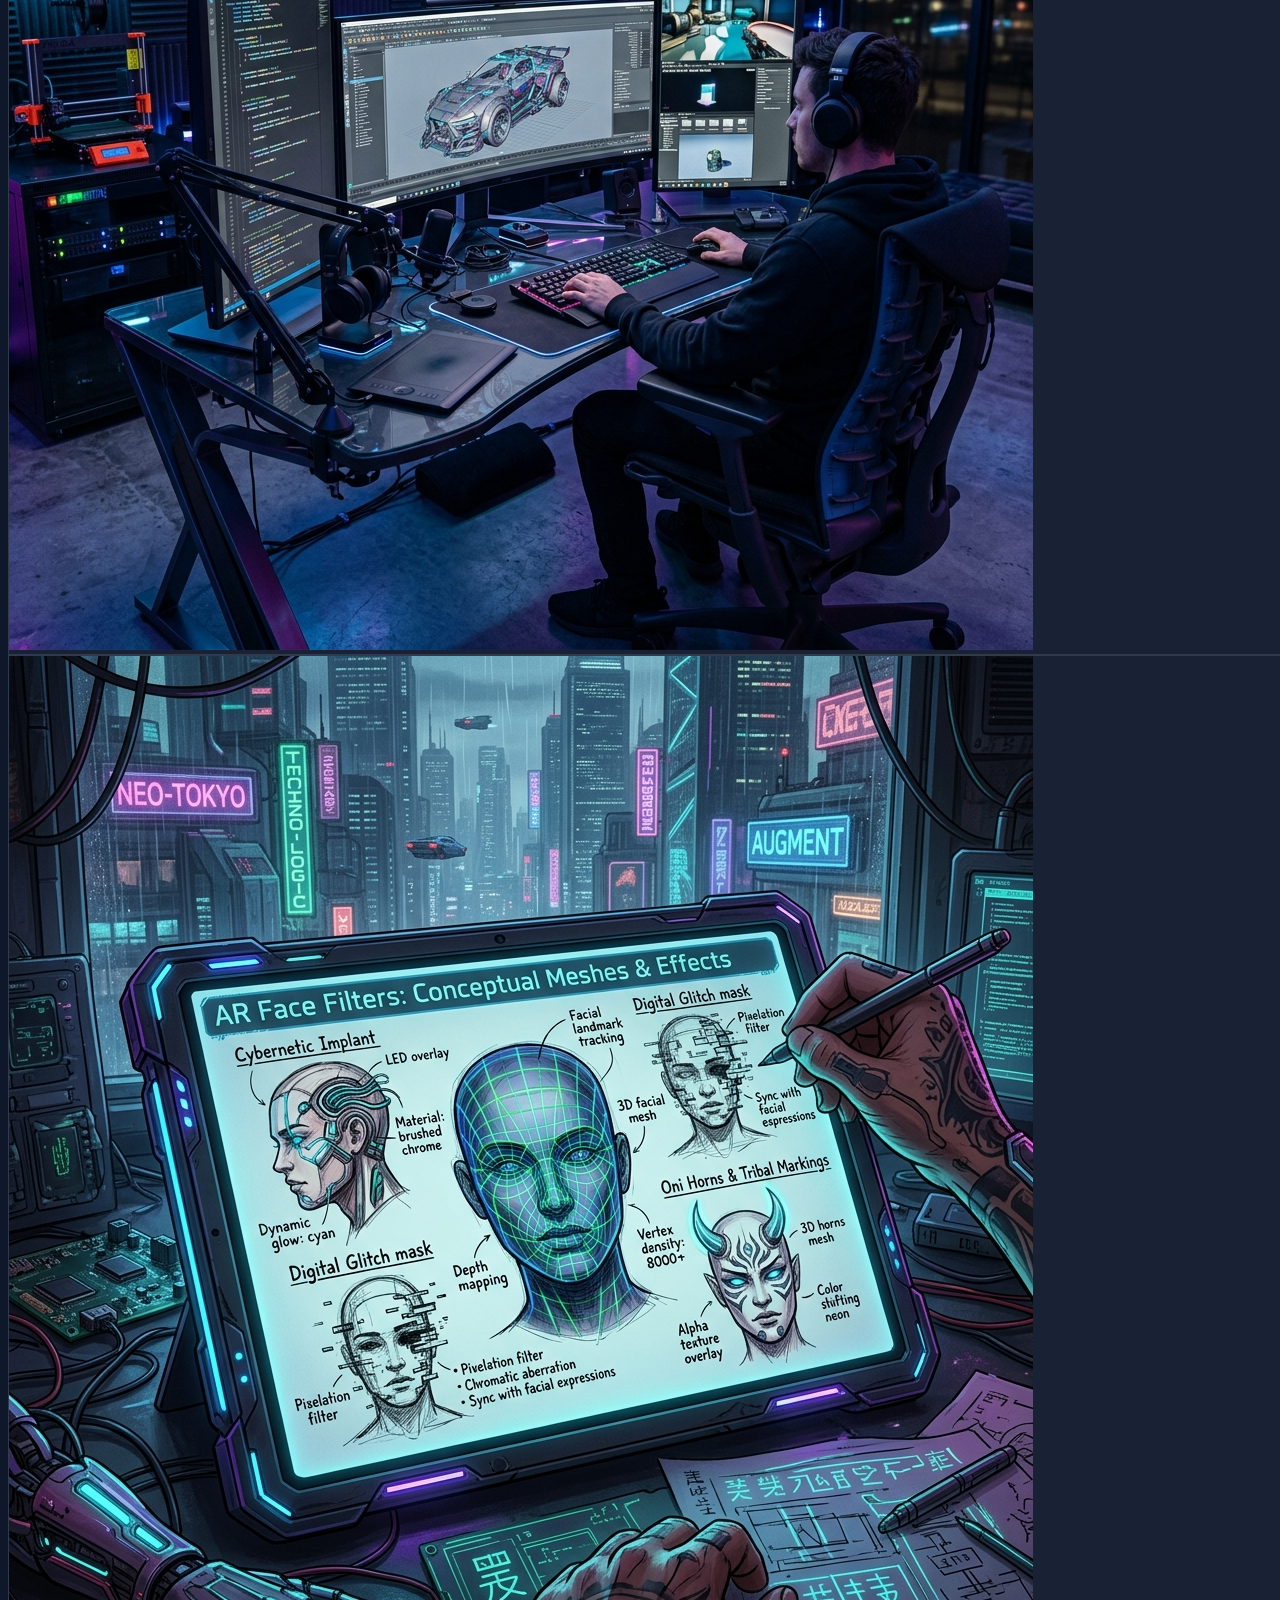
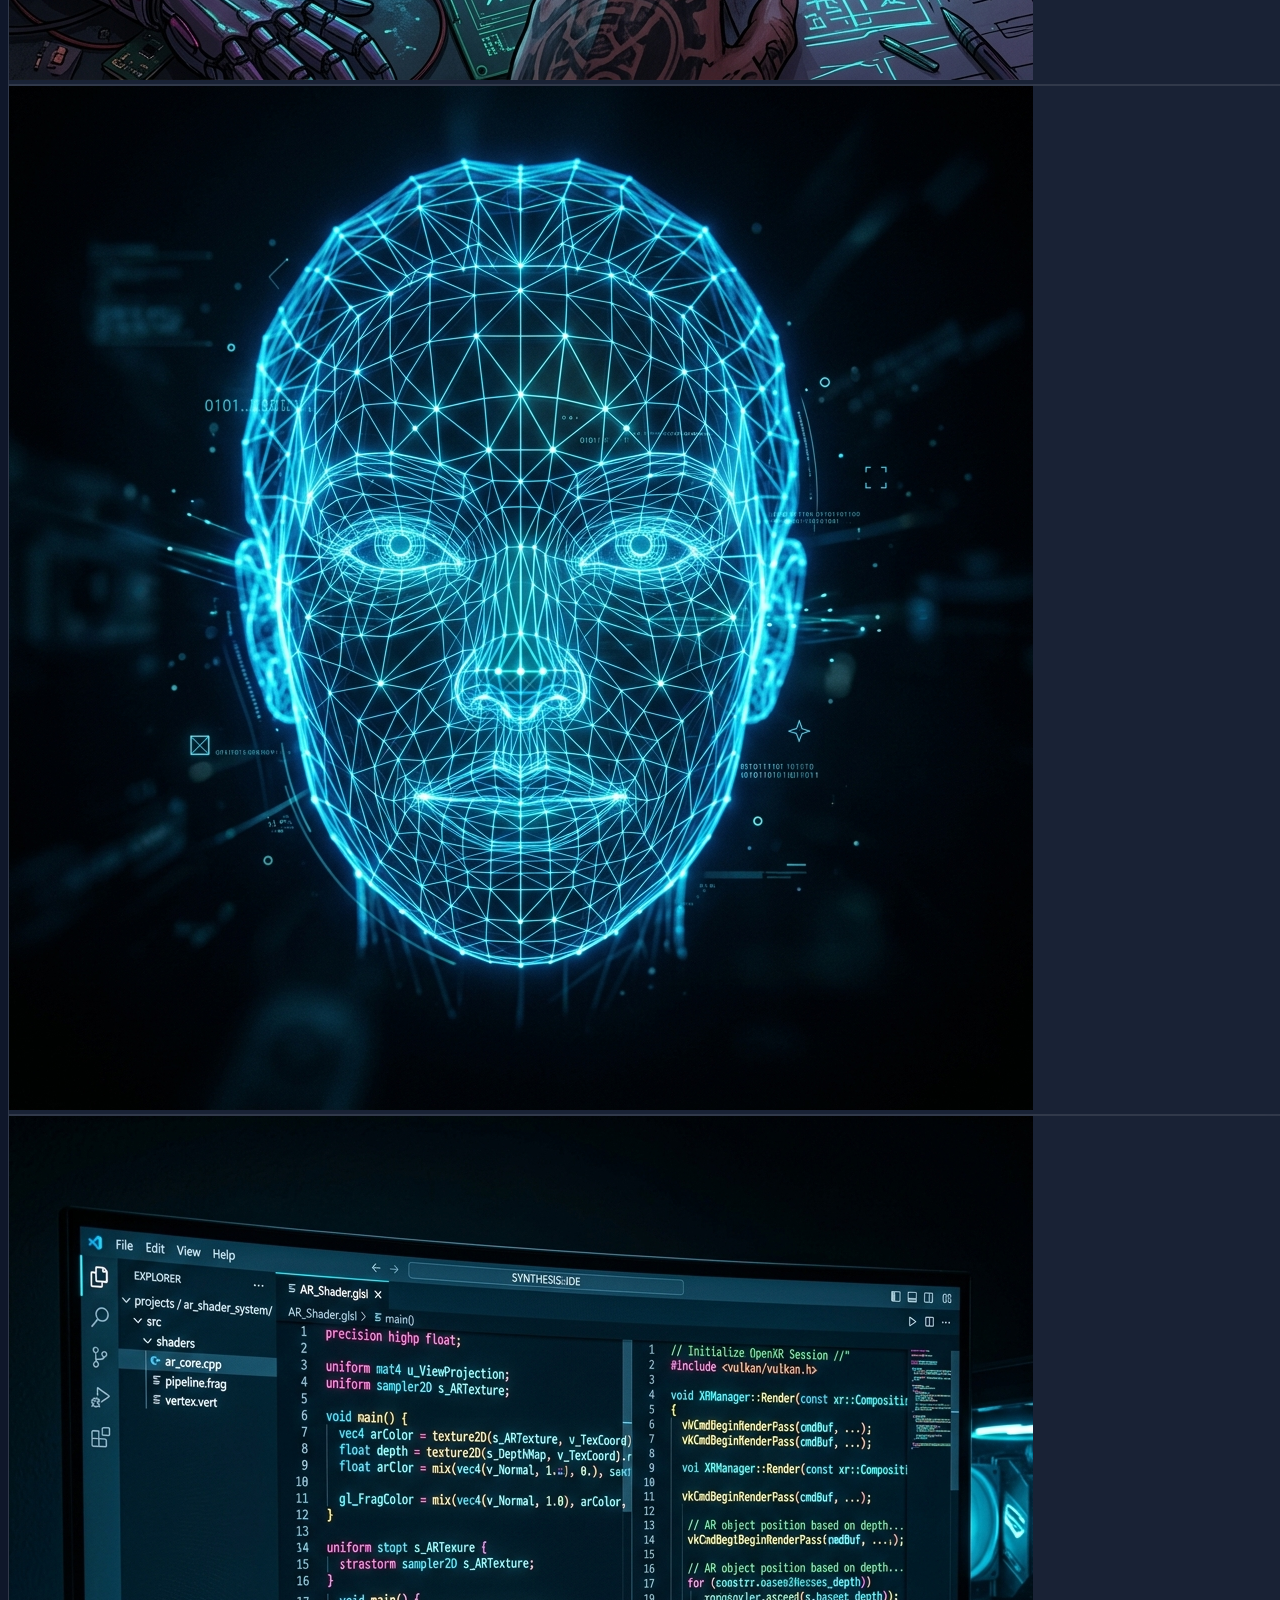
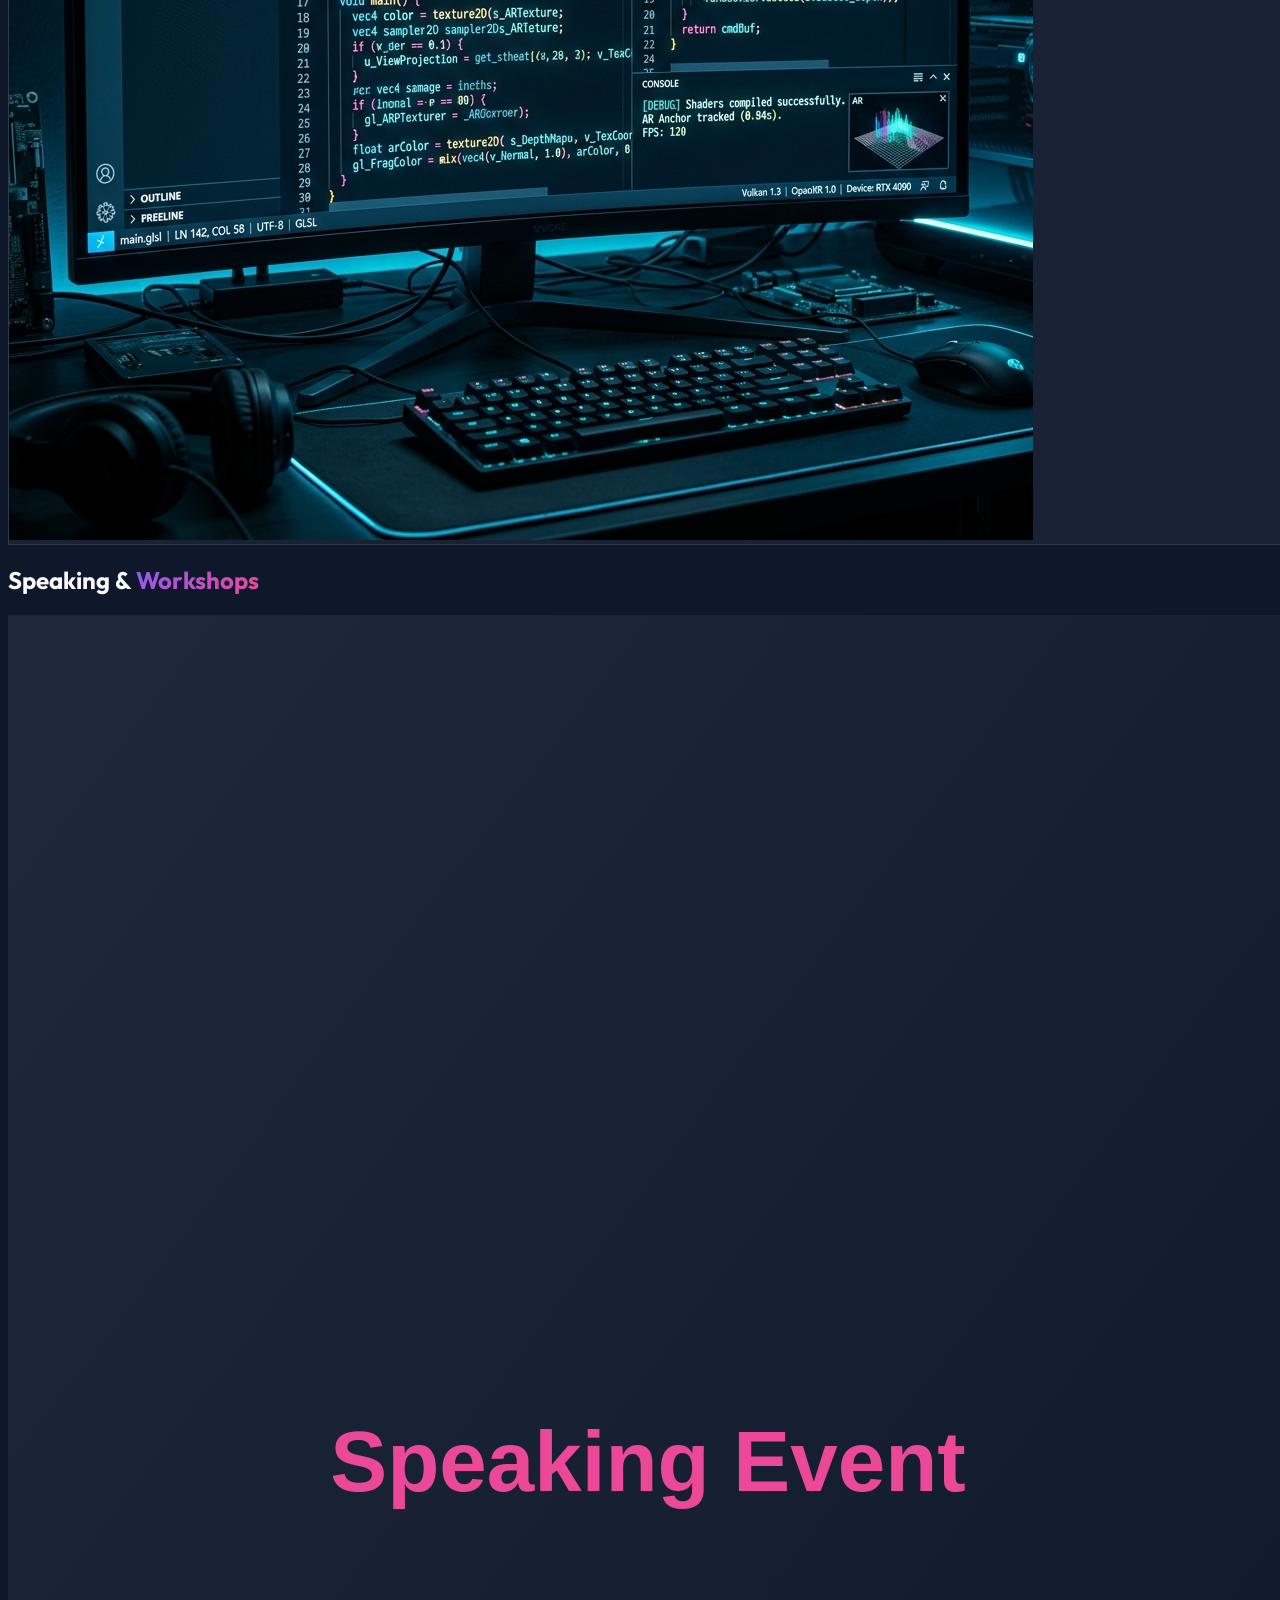
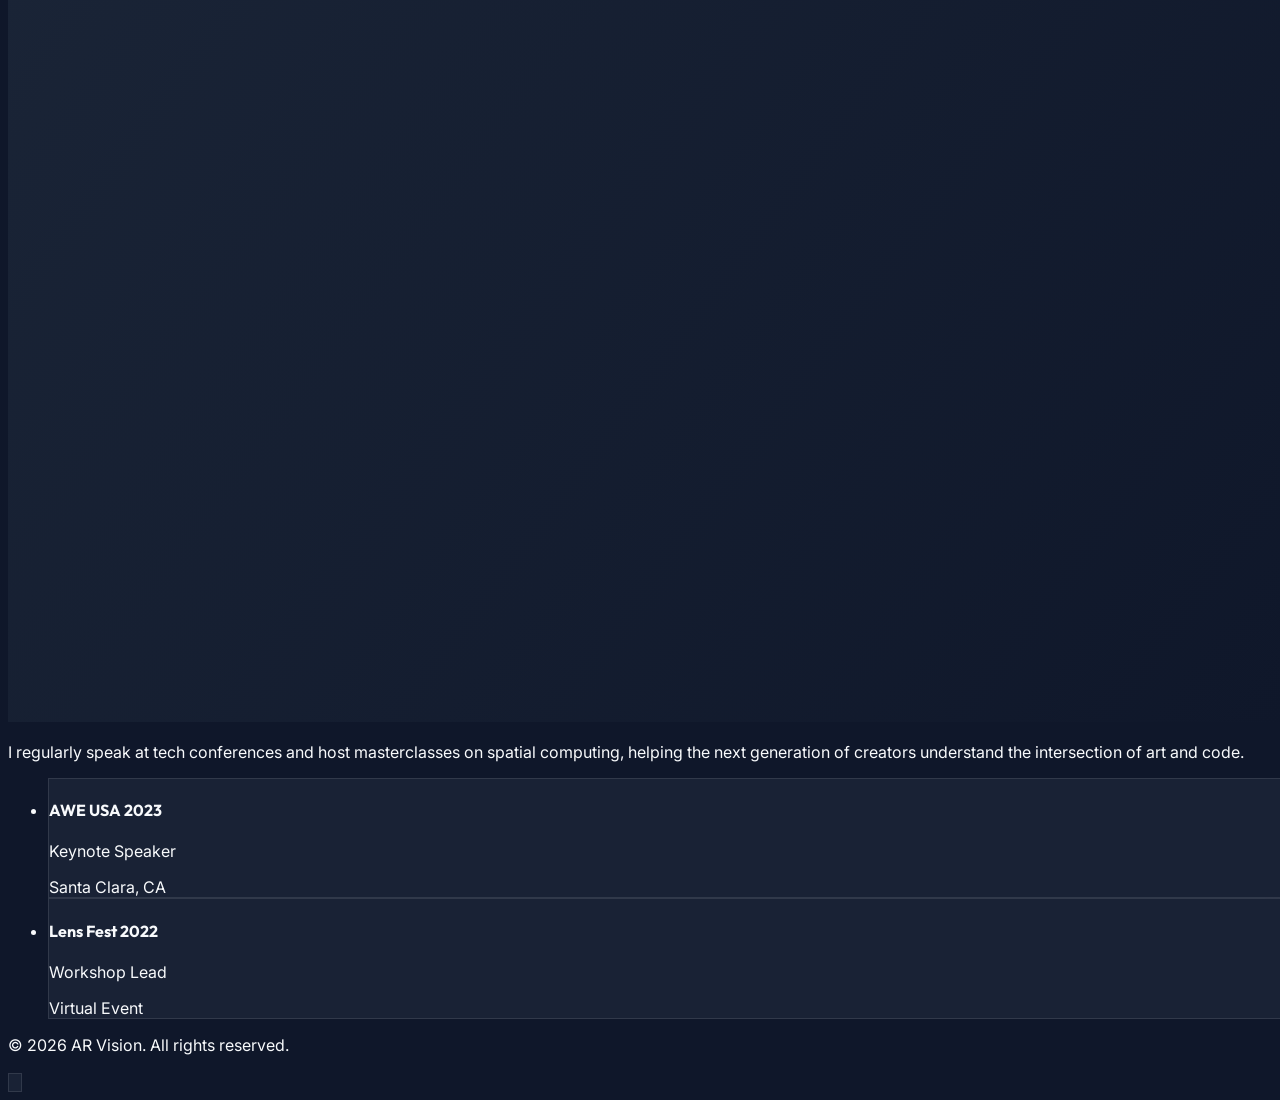
==== commit d6fcff5e: "rtl button" ====
--- a/about.html
+++ b/about.html
@@ -38,7 +38,7 @@
                     <a href="index.html" class="text-2xl font-bold font-display text-gradient">AR Vision</a>
                 </div>
                 <!-- Desktop Menu -->
-                <div class="hidden md:flex space-x-8 items-center">
+                <div class="hidden lg:flex space-x-8 items-center">
                     <a href="index.html" class="nav-link text-muted hover:text-strong font-medium">Home</a>
                     <a href="home2.html" class="nav-link text-muted hover:text-strong font-medium">Brands</a>
                     <a href="about.html" class="nav-link text-strong font-medium">About</a>
@@ -52,11 +52,11 @@
                         <svg id="theme-icon-sun" class="w-5 h-5 hidden" fill="none" viewBox="0 0 24 24" stroke="currentColor"><path stroke-linecap="round" stroke-linejoin="round" stroke-width="2" d="M12 3v1m0 16v1m9-9h-1M4 12H3m15.364 6.364l-.707-.707M6.343 6.343l-.707-.707m12.728 0l-.707.707M6.343 17.657l-.707.707M16 12a4 4 0 11-8 0 4 4 0 018 0z"></path></svg>
                     </button>
                     <button id="rtl-toggle-desktop" class="text-muted hover:text-main focus:outline-none p-2 transition-colors" title="Toggle RTL">
-                        <svg class="w-5 h-5" fill="none" viewBox="0 0 24 24" stroke="currentColor"><path stroke-linecap="round" stroke-linejoin="round" stroke-width="2" d="M3 4h13M3 8h9m-9 4h6m4 0l4-4m0 0l4 4m-4-4v12"></path></svg>
+                        <span class="text-sm font-bold">AR</span>
                     </button>
 </div>
                 <!-- Mobile Menu Button -->
-                <div class="md:hidden flex items-center">
+                <div class="lg:hidden flex items-center">
                     <button id="mobile-menu-button" class="text-muted hover:text-strong focus:outline-none p-2">
                         <svg class="h-6 w-6 block" fill="none" viewBox="0 0 24 24" stroke="currentColor">
                             <path stroke-linecap="round" stroke-linejoin="round" stroke-width="2" d="M4 6h16M4 12h16M4 18h16" />
@@ -69,7 +69,7 @@
             </div>
         </div>
         <!-- Mobile Menu -->
-        <div id="mobile-menu" class="md:hidden hidden glass border-t border-divider absolute w-full">
+        <div id="mobile-menu" class="lg:hidden hidden glass border-t border-divider absolute w-full">
             <div class="px-2 pt-2 pb-3 space-y-1 sm:px-3 flex flex-col">
                 <a href="index.html" class="text-muted hover:text-strong block px-3 py-2 rounded-md text-base font-medium">Home</a>
                 <a href="home2.html" class="text-muted hover:text-strong block px-3 py-2 rounded-md text-base font-medium">Brands</a>
@@ -79,13 +79,15 @@
                 <a href="pricing.html" class="text-muted hover:text-strong block px-3 py-2 rounded-md text-base font-medium">Pricing</a>
                 <a href="contact.html" class="text-muted hover:text-strong block px-3 py-2 rounded-md text-base font-medium">Contact</a>
                 <a href="signup.html" class="text-primary block px-3 py-2 rounded-md text-base font-bold">Start Project</a>
-                                <button id="theme-toggle-desktop" class="text-muted hover:text-main focus:outline-none p-2 transition-colors">
+                <div class="flex gap-4 px-3 py-2 mt-2">
+                    <button id="theme-toggle-mobile" class="text-muted hover:text-main focus:outline-none p-2 border border-divider rounded-md flex-1 flex justify-center items-center">
                         <svg id="theme-icon-moon" class="w-5 h-5" fill="none" viewBox="0 0 24 24" stroke="currentColor"><path stroke-linecap="round" stroke-linejoin="round" stroke-width="2" d="M20.354 15.354A9 9 0 018.646 3.646 9.003 9.003 0 0012 21a9.003 9.003 0 008.354-5.646z"></path></svg>
                         <svg id="theme-icon-sun" class="w-5 h-5 hidden" fill="none" viewBox="0 0 24 24" stroke="currentColor"><path stroke-linecap="round" stroke-linejoin="round" stroke-width="2" d="M12 3v1m0 16v1m9-9h-1M4 12H3m15.364 6.364l-.707-.707M6.343 6.343l-.707-.707m12.728 0l-.707.707M6.343 17.657l-.707.707M16 12a4 4 0 11-8 0 4 4 0 018 0z"></path></svg>
                     </button>
-                    <button id="rtl-toggle-desktop" class="text-muted hover:text-main focus:outline-none p-2 transition-colors" title="Toggle RTL">
-                        <svg class="w-5 h-5" fill="none" viewBox="0 0 24 24" stroke="currentColor"><path stroke-linecap="round" stroke-linejoin="round" stroke-width="2" d="M3 4h13M3 8h9m-9 4h6m4 0l4-4m0 0l4 4m-4-4v12"></path></svg>
-                    </button>
+                    <button id="rtl-toggle-mobile" class="text-muted hover:text-main focus:outline-none p-2 border border-divider rounded-md flex-1 flex justify-center items-center">
+                        <span class="text-sm font-bold">AR</span>
+                    </button>
+                </div>
 </div>
         </div>
     </nav>
--- a/css/style.css
+++ b/css/style.css
@@ -118,7 +118,7 @@
 
 /* Mobile Menu - solid background so content doesn't bleed through */
 #mobile-menu {
-  background: var(--dark-bg) !important;
+  background: var(--bg-color) !important;
   backdrop-filter: none !important;
   -webkit-backdrop-filter: none !important;
   border: none !important;
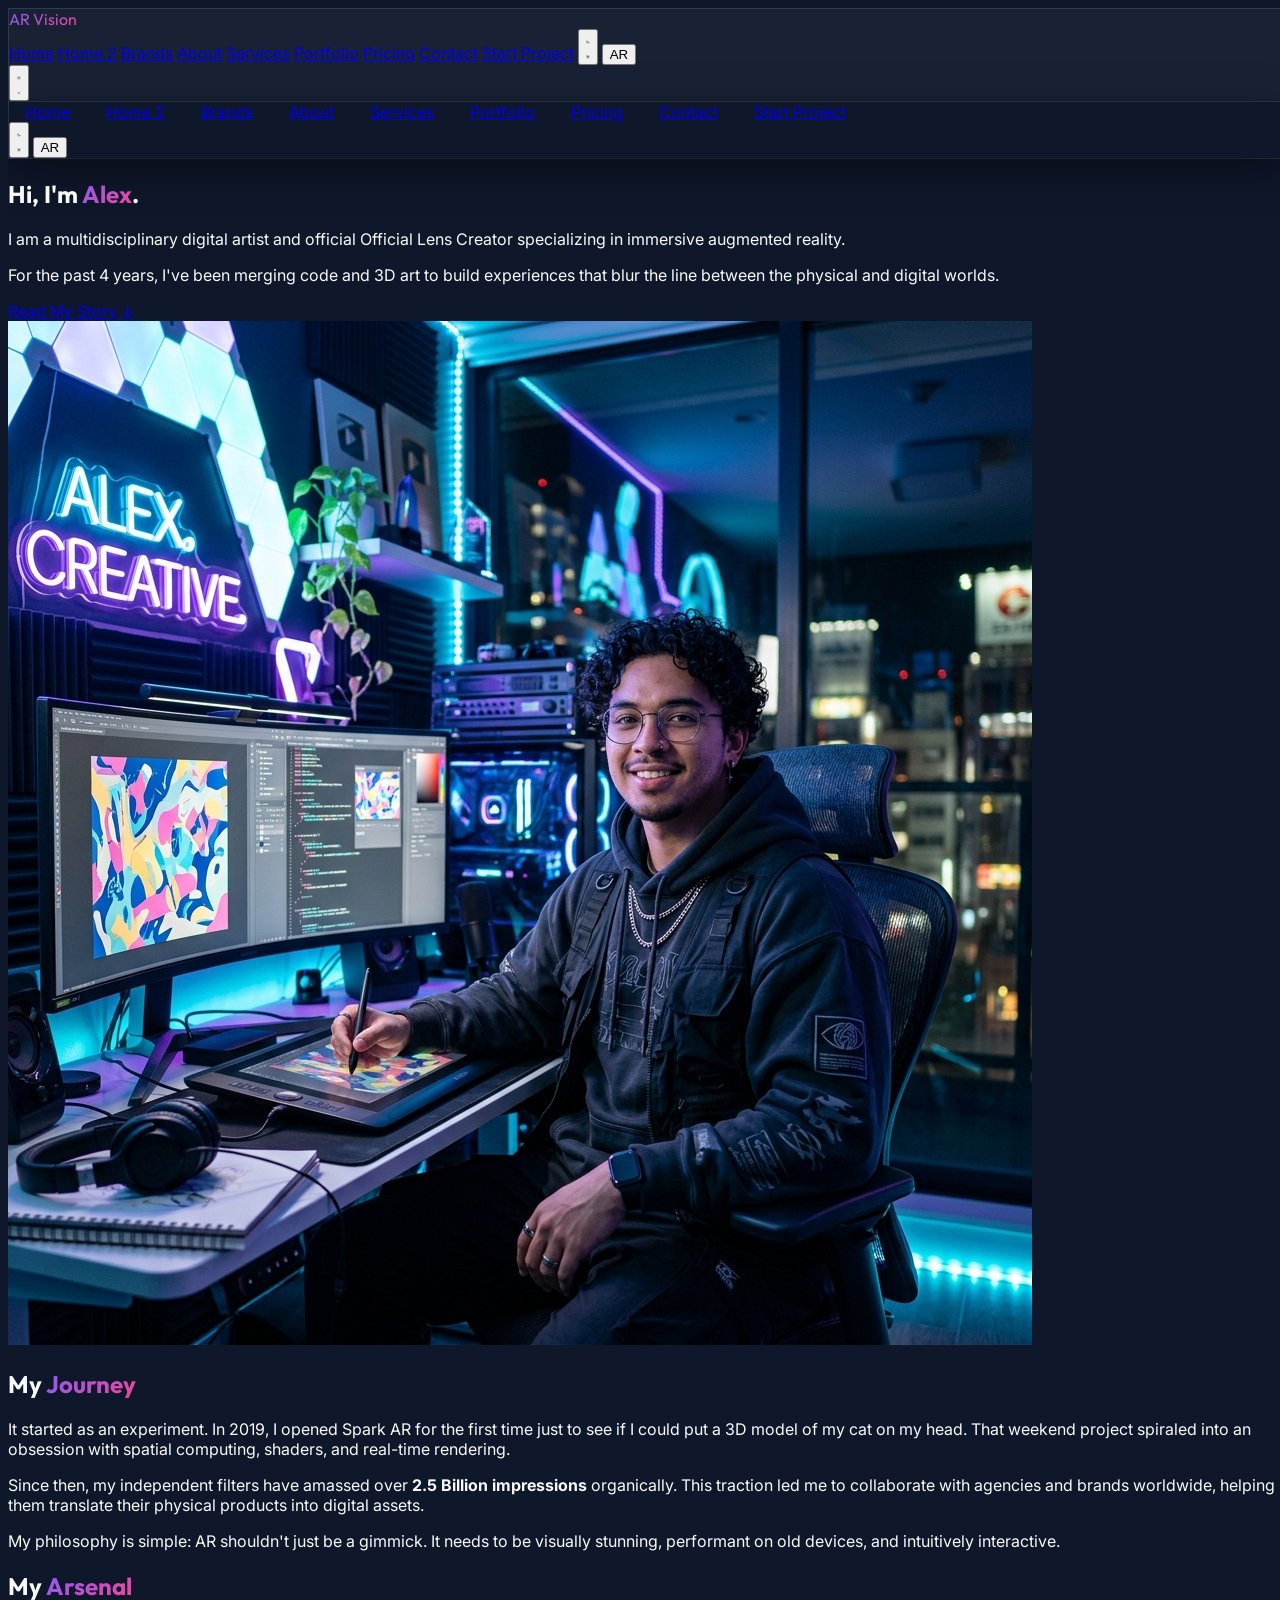
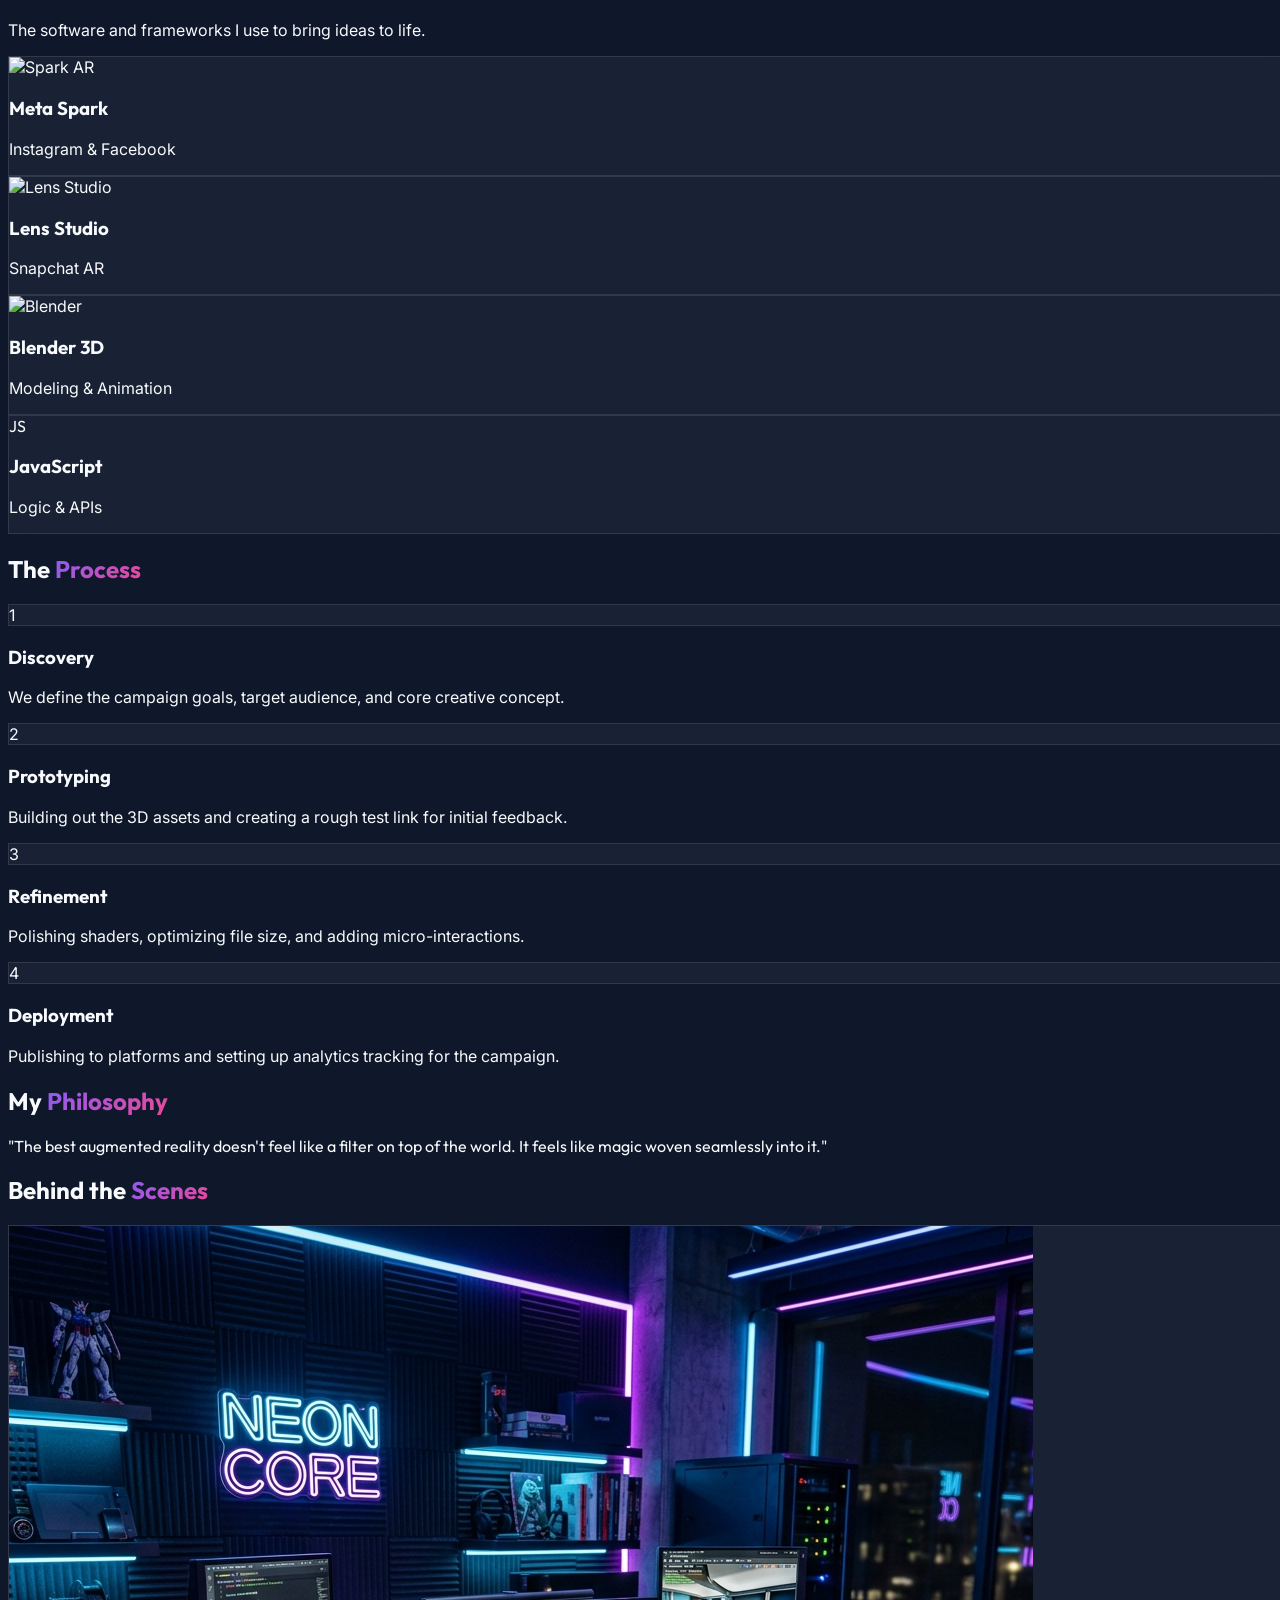
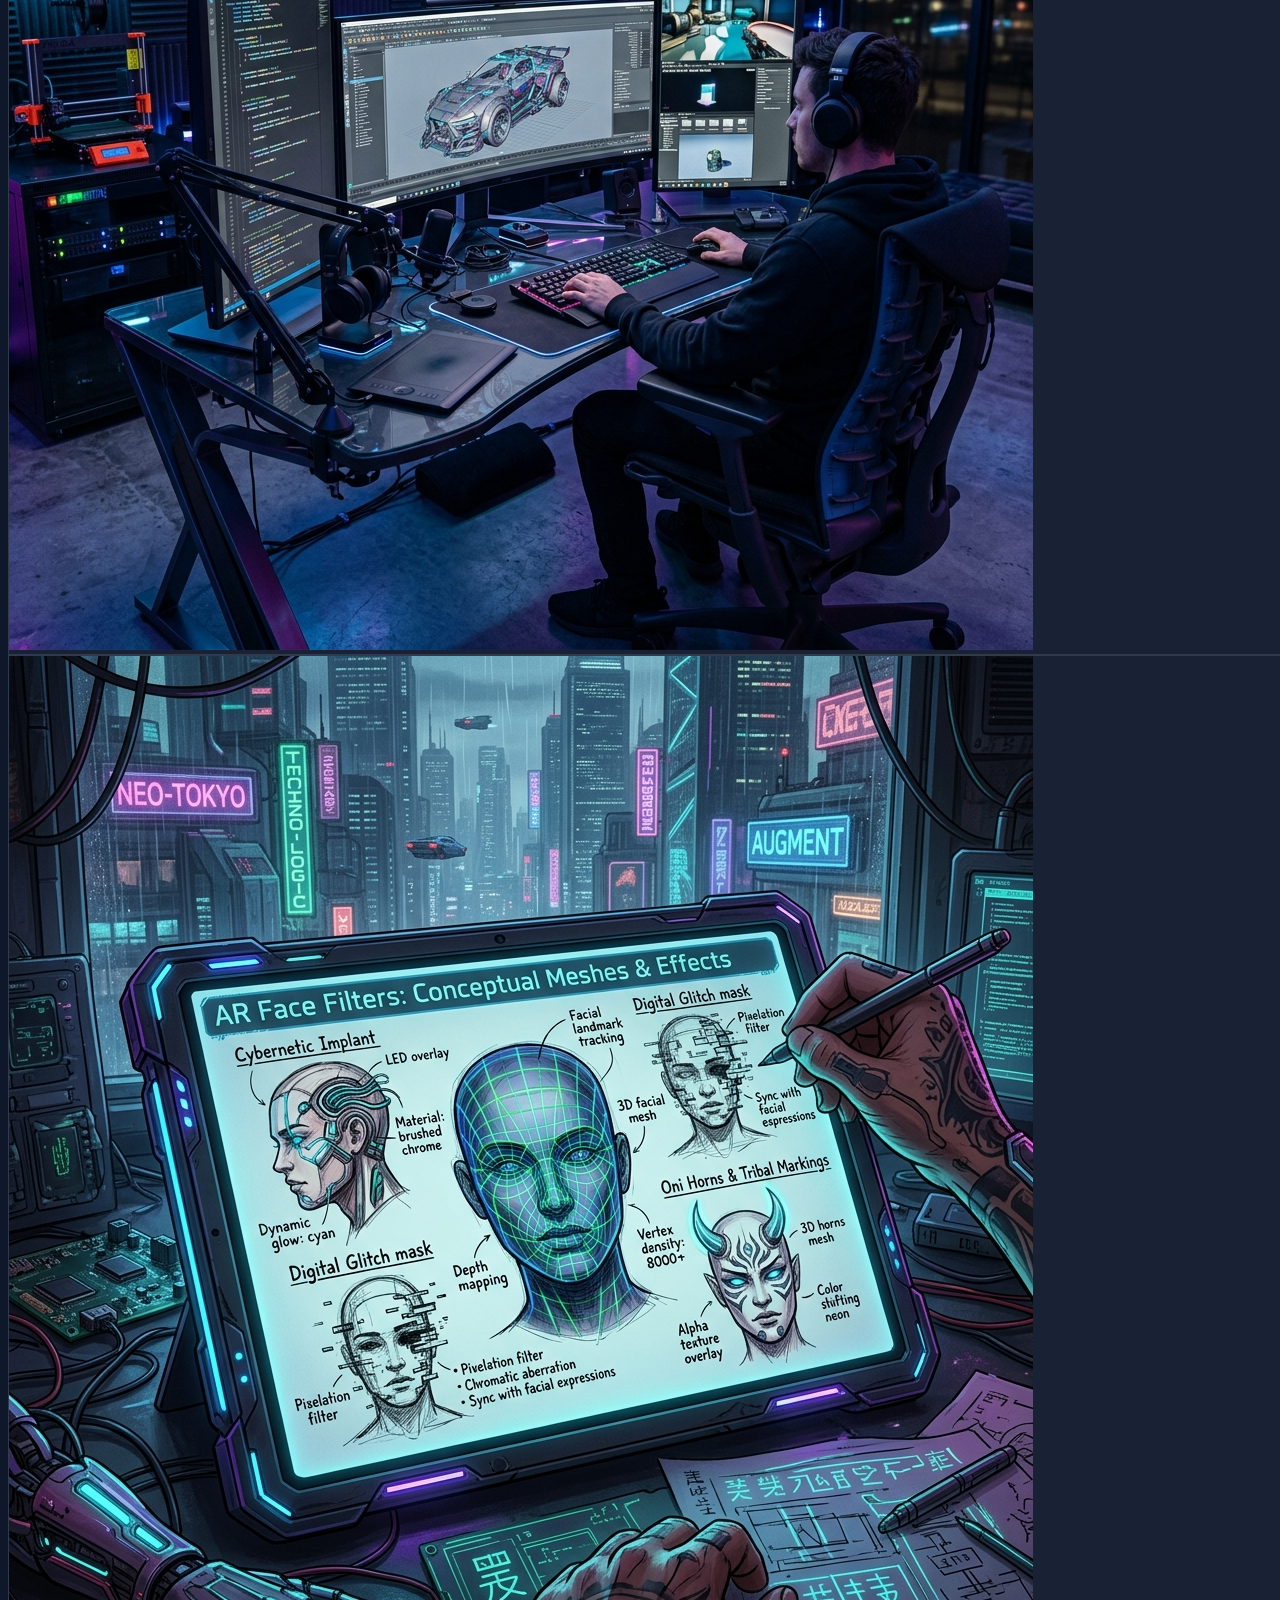
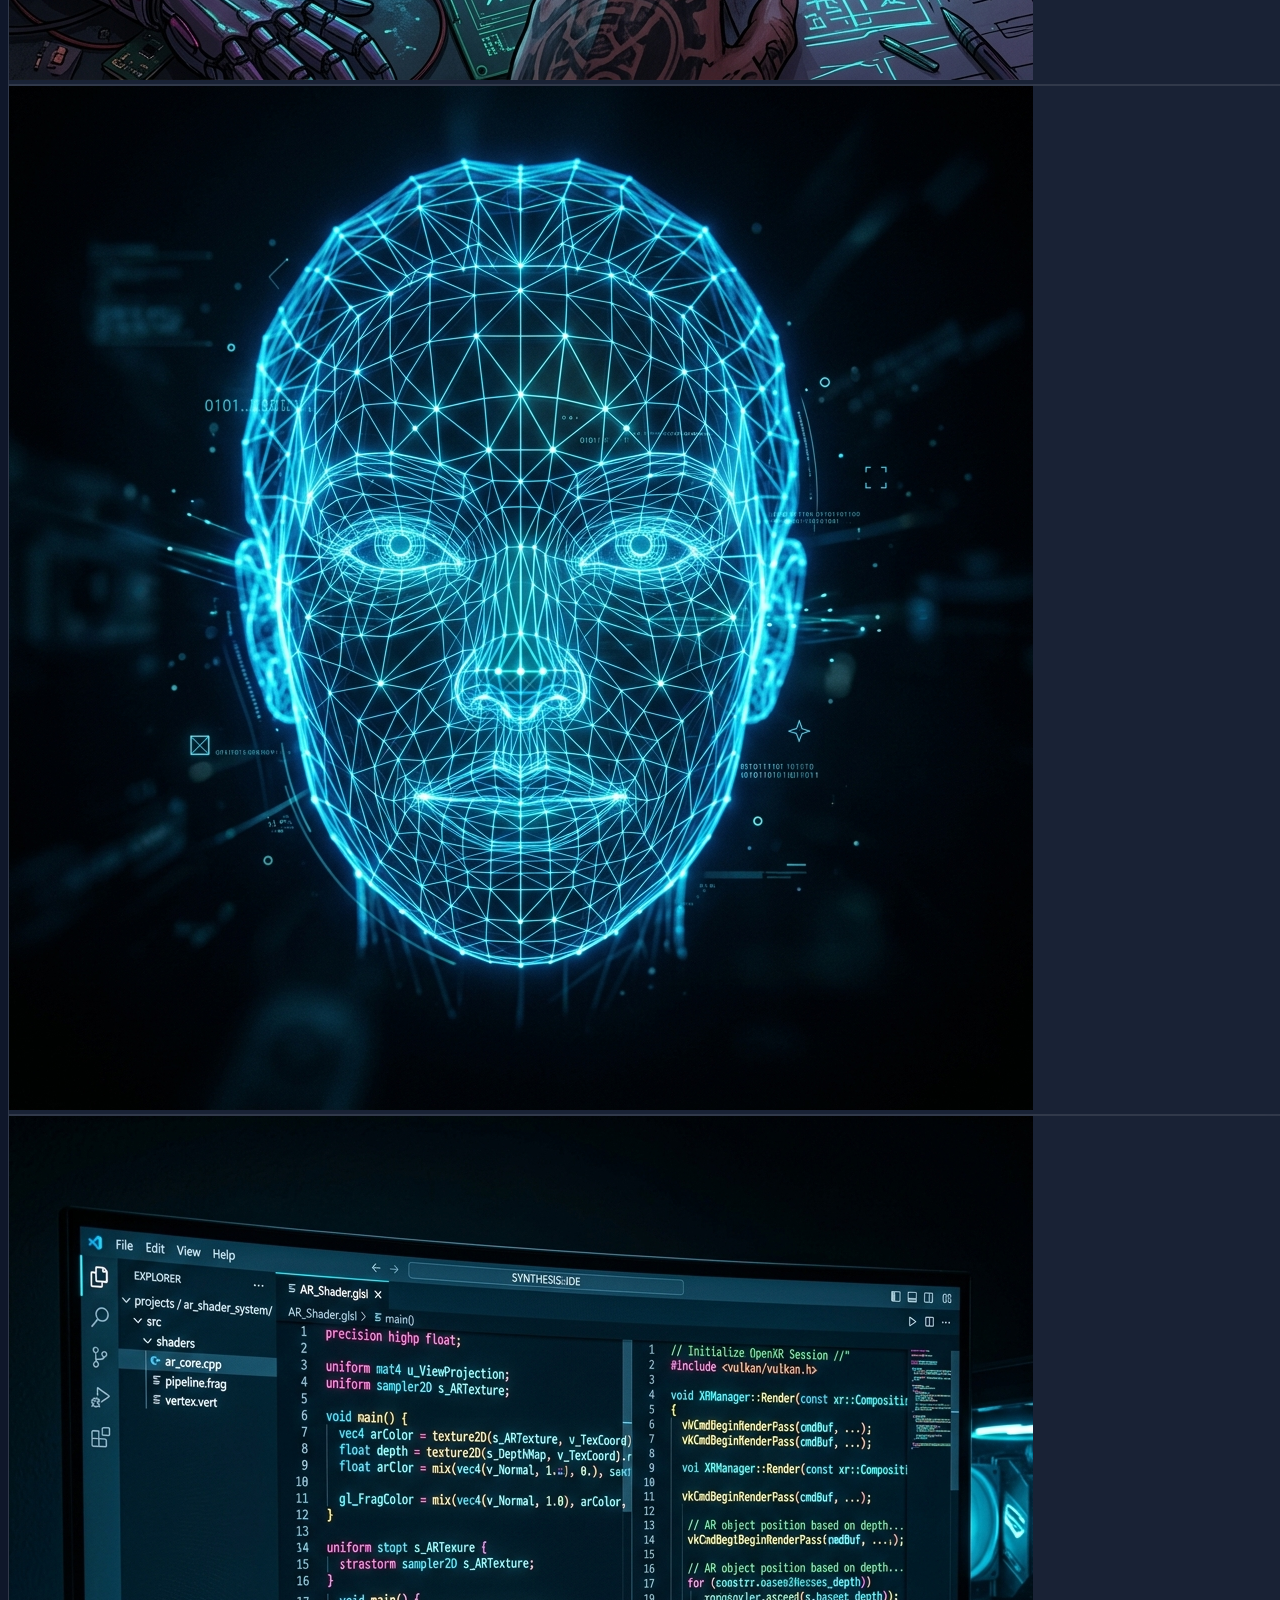
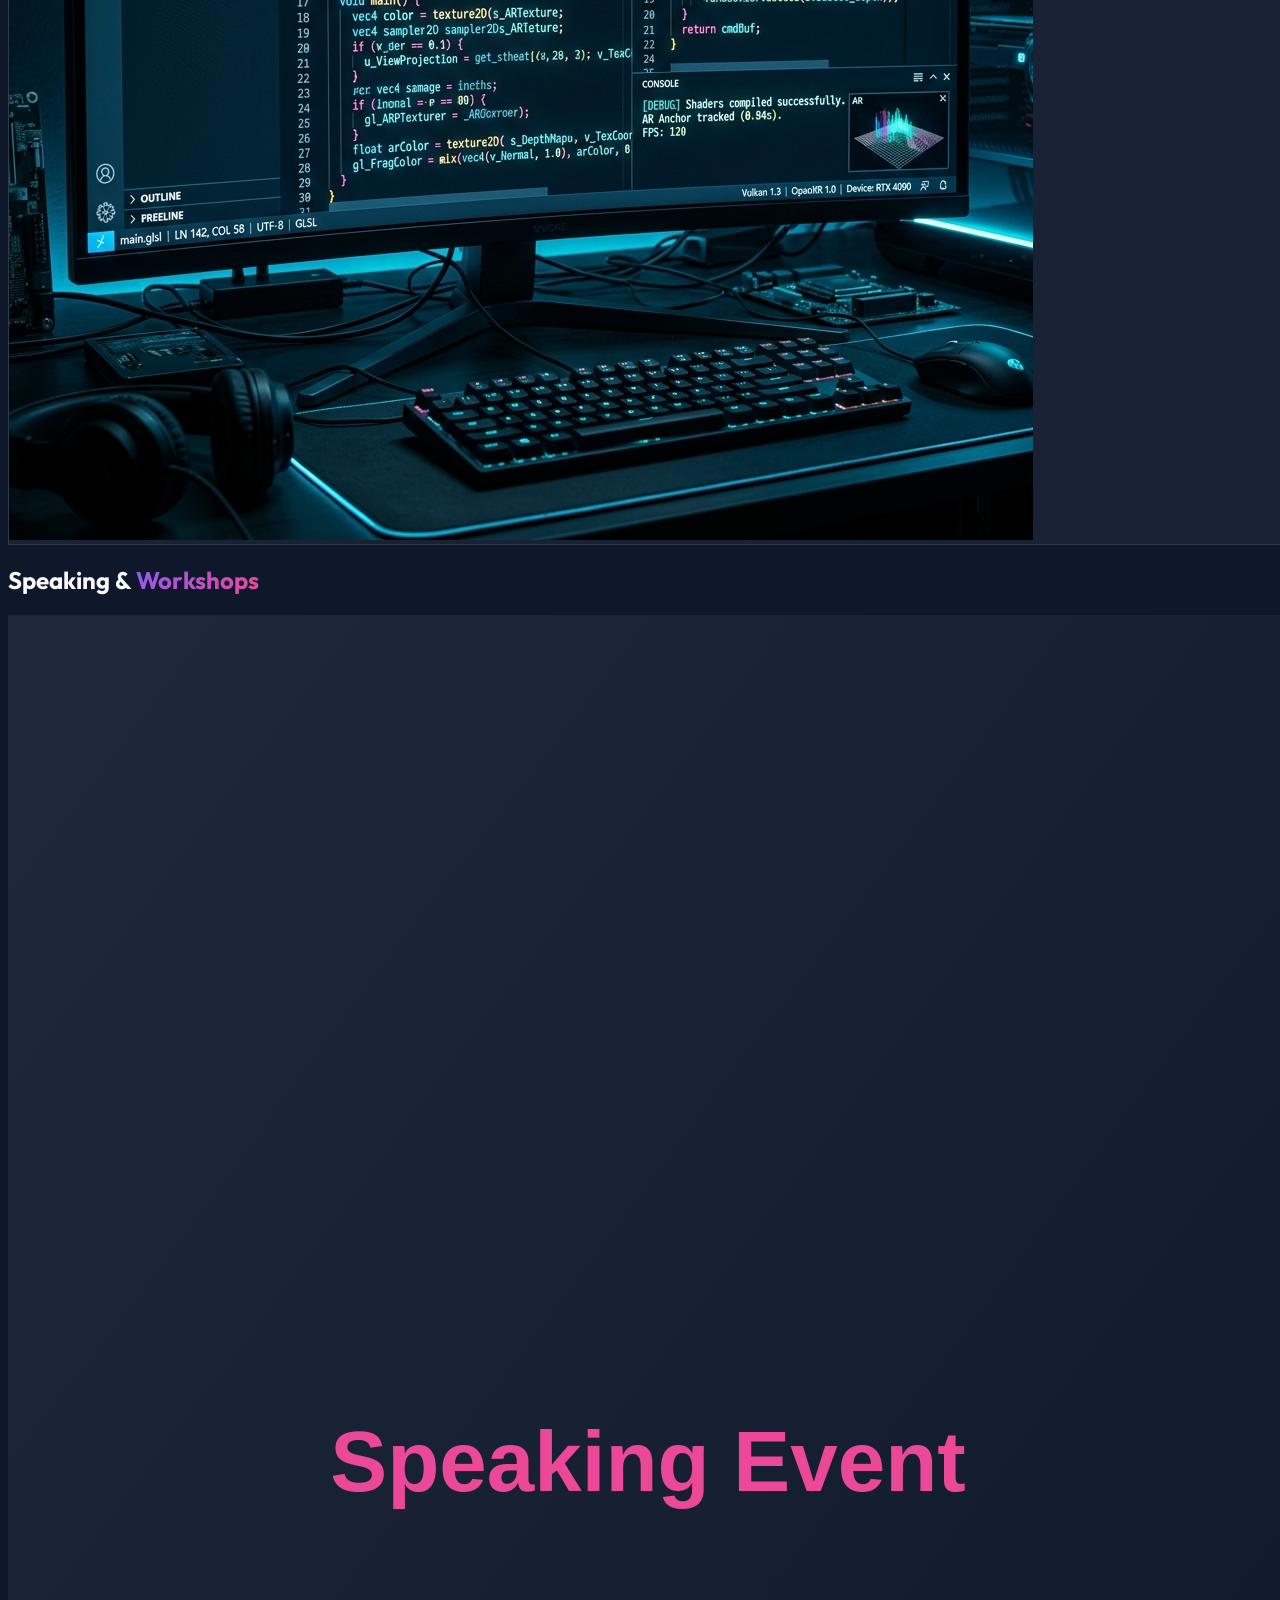
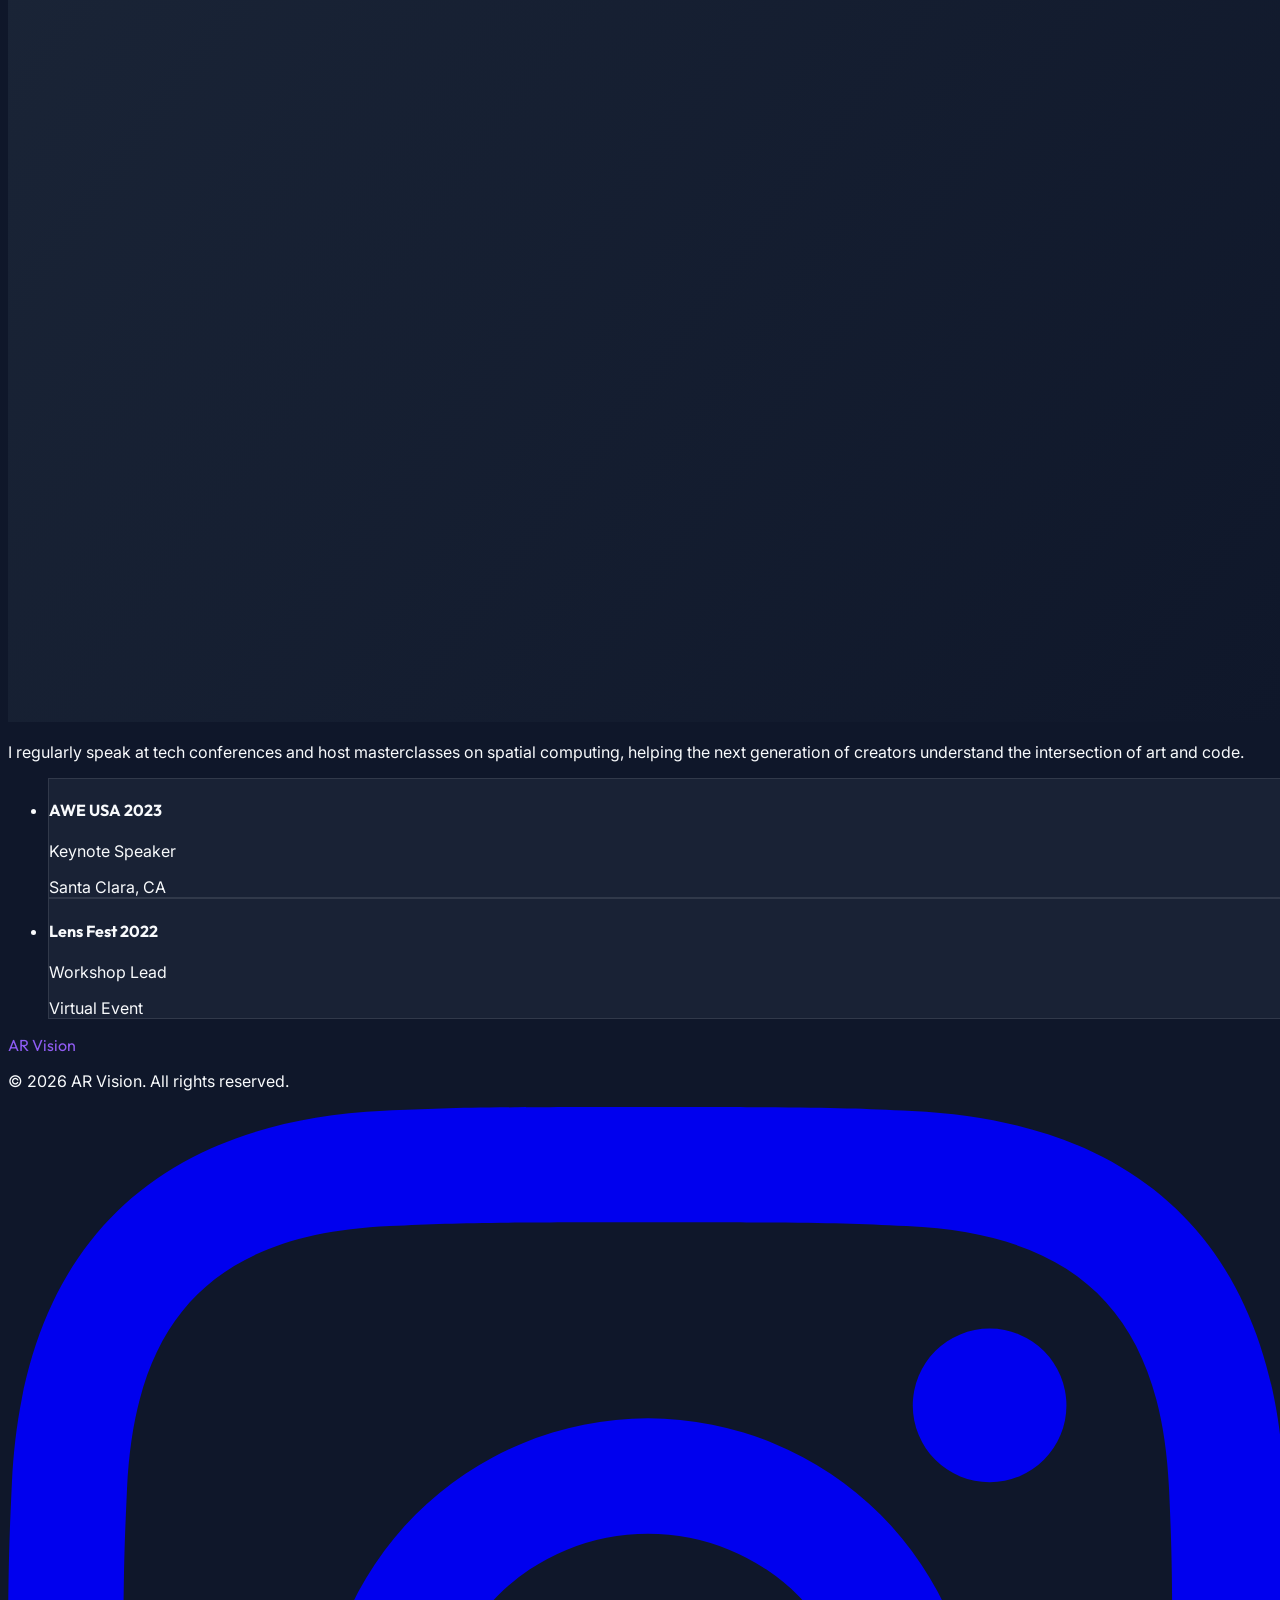
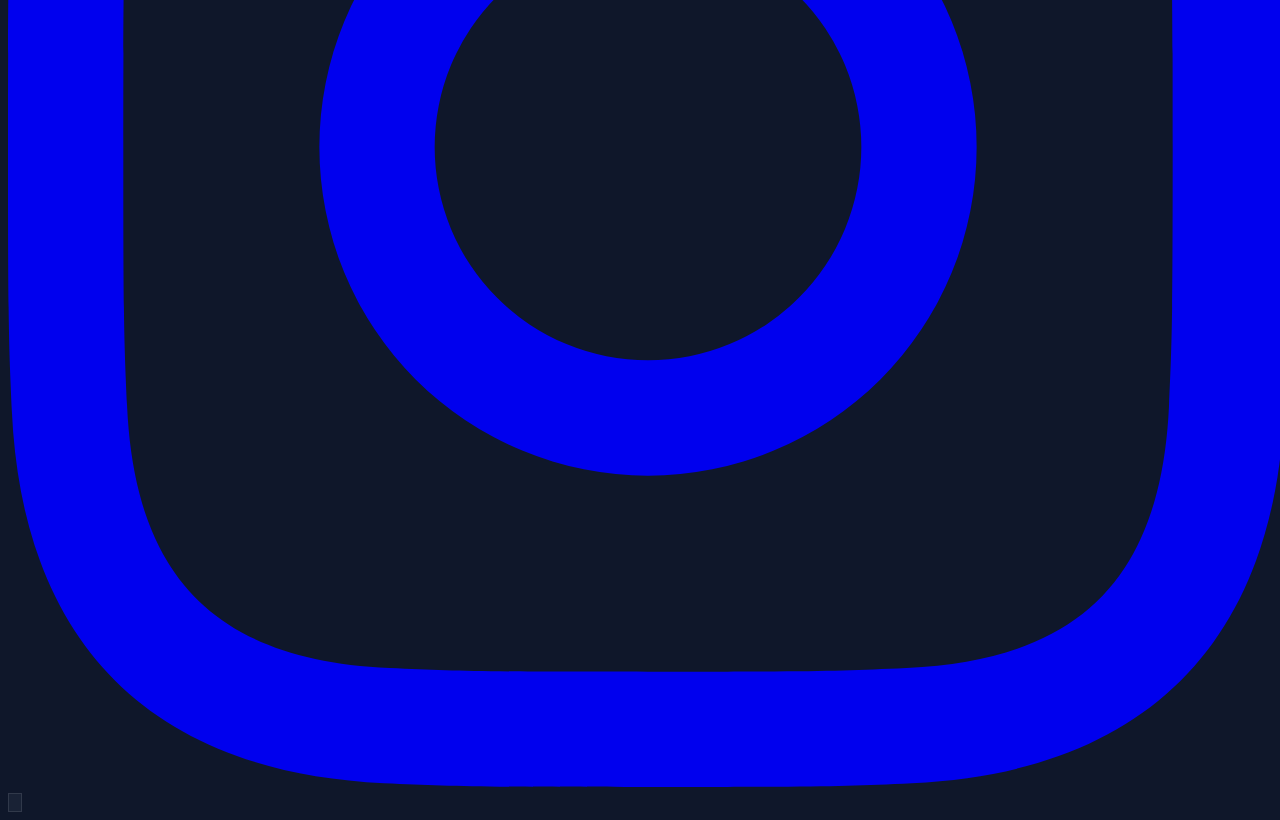
==== commit f9e52a01: "add the css" ====
--- a/about.html
+++ b/about.html
@@ -40,6 +40,7 @@
                 <!-- Desktop Menu -->
                 <div class="hidden lg:flex space-x-8 items-center">
                     <a href="index.html" class="nav-link text-muted hover:text-strong font-medium">Home</a>
+                    <a href="home2.html" class="nav-link text-muted hover:text-strong font-medium">Home 2</a>
                     <a href="home2.html" class="nav-link text-muted hover:text-strong font-medium">Brands</a>
                     <a href="about.html" class="nav-link text-strong font-medium">About</a>
                     <a href="service.html" class="nav-link text-muted hover:text-strong font-medium">Services</a>
@@ -72,6 +73,7 @@
         <div id="mobile-menu" class="lg:hidden hidden glass border-t border-divider absolute w-full">
             <div class="px-2 pt-2 pb-3 space-y-1 sm:px-3 flex flex-col">
                 <a href="index.html" class="text-muted hover:text-strong block px-3 py-2 rounded-md text-base font-medium">Home</a>
+                <a href="home2.html" class="text-muted hover:text-strong block px-3 py-2 rounded-md text-base font-medium">Home 2</a>
                 <a href="home2.html" class="text-muted hover:text-strong block px-3 py-2 rounded-md text-base font-medium">Brands</a>
                 <a href="about.html" class="text-strong block px-3 py-2 rounded-md text-base font-medium">About</a>
                 <a href="service.html" class="text-muted hover:text-strong block px-3 py-2 rounded-md text-base font-medium">Services</a>
@@ -255,8 +257,17 @@
     </section>
 
     <!-- Footer -->
-    <footer class="bg-bg py-8 text-center text-muted border-t border-divider">
-        <p>© 2026 AR Vision. All rights reserved.</p>
+    <footer class="bg-bg border-t border-divider py-8 relative z-10">
+        <div class="max-w-7xl mx-auto px-4 sm:px-6 lg:px-8 flex flex-col md:flex-row justify-between items-center">
+            <div class="text-2xl font-bold font-display text-gradient mb-4 md:mb-0">AR Vision</div>
+            <p class="text-muted text-sm">© 2026 AR Vision. All rights reserved.</p>
+            <div class="flex space-x-4 mt-4 md:mt-0">
+                <a href="#" class="text-muted hover:text-strong transition-colors">
+                    <svg class="w-6 h-6" fill="currentColor" viewBox="0 0 24 24"><path d="M12 2.163c3.204 0 3.584.012 4.85.07 3.252.148 4.771 1.691 4.919 4.919.058 1.265.069 1.645.069 4.849 0 3.205-.012 3.584-.069 4.849-.149 3.225-1.664 4.771-4.919 4.919-1.266.058-1.644.07-4.85.07-3.204 0-3.584-.012-4.849-.07-3.26-.149-4.771-1.699-4.919-4.92-.058-1.265-.07-1.644-.07-4.849 0-3.204.013-3.583.07-4.849.149-3.227 1.664-4.771 4.919-4.919 1.266-.057 1.645-.069 4.849-.069zM12 0C8.741 0 8.333.014 7.053.072 2.695.272.273 2.69.073 7.052.014 8.333 0 8.741 0 12c0 3.259.014 3.668.072 4.948.2 4.358 2.618 6.78 6.98 6.98C8.333 23.986 8.741 24 12 24c3.259 0 3.668-.014 4.948-.072 4.354-.2 6.782-2.618 6.979-6.98.059-1.28.073-1.689.073-4.948 0-3.259-.014-3.667-.072-4.947-.196-4.354-2.617-6.78-6.979-6.98C15.668.014 15.259 0 12 0zm0 5.838a6.162 6.162 0 100 12.324 6.162 6.162 0 000-12.324zM12 16a4 4 0 110-8 4 4 0 010 8zm6.406-11.845a1.44 1.44 0 100 2.881 1.44 1.44 0 000-2.881z"/></svg>
+                </a>
+                <!-- Other socials... -->
+            </div>
+        </div>
     </footer>
 
     <script src="https://unpkg.com/aos@2.3.1/dist/aos.js"></script>
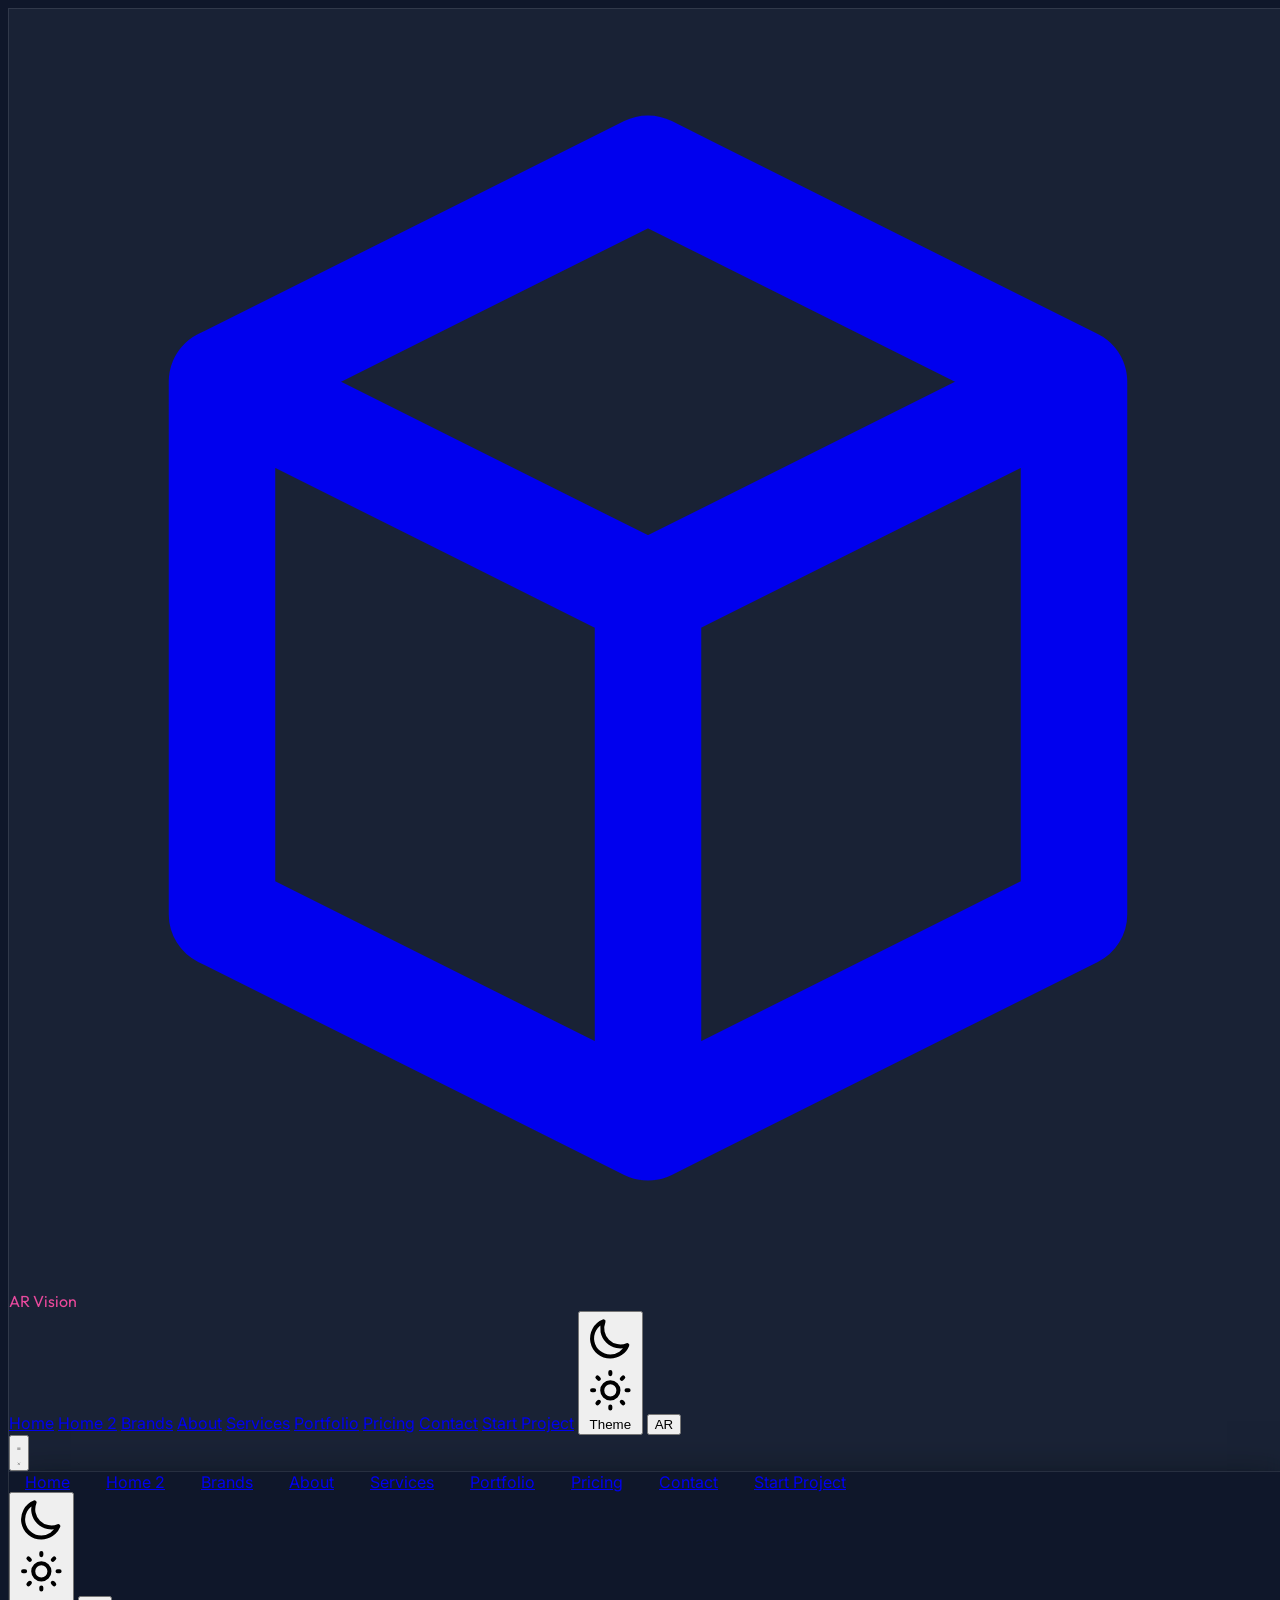
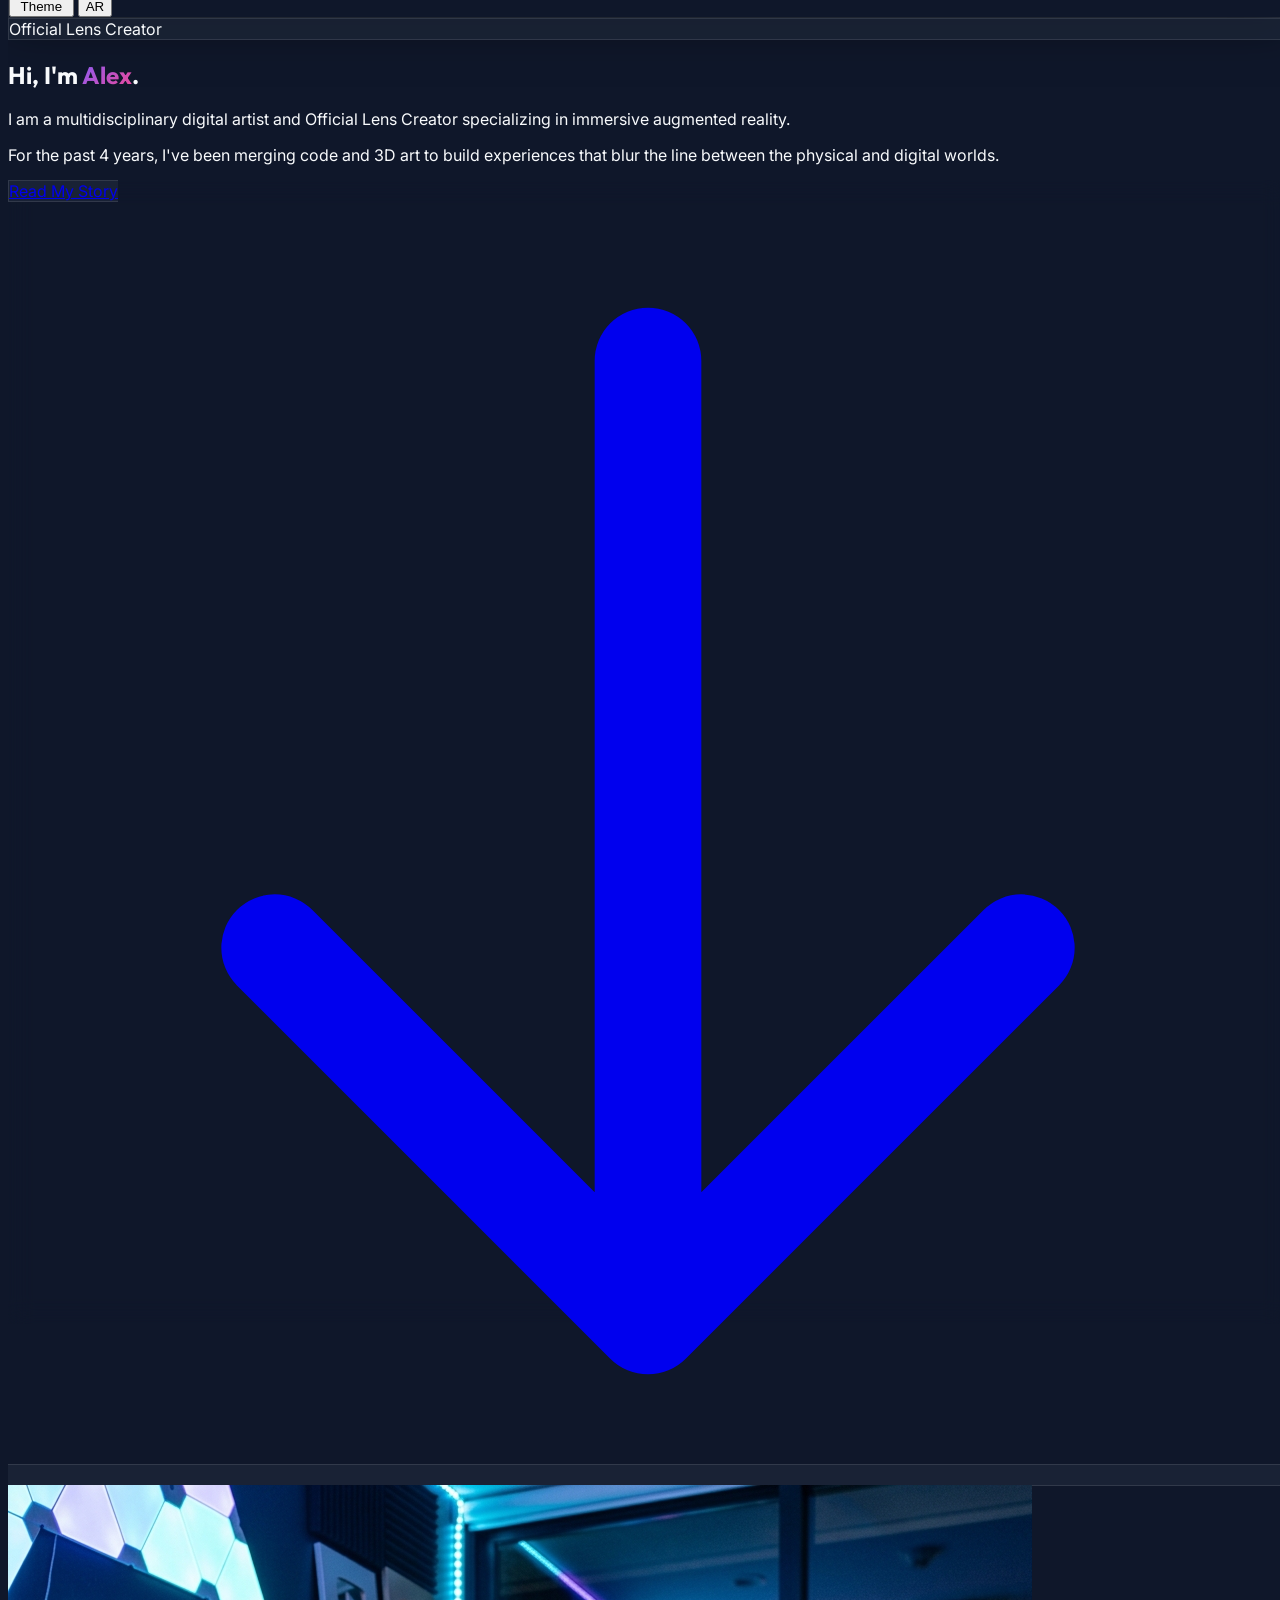
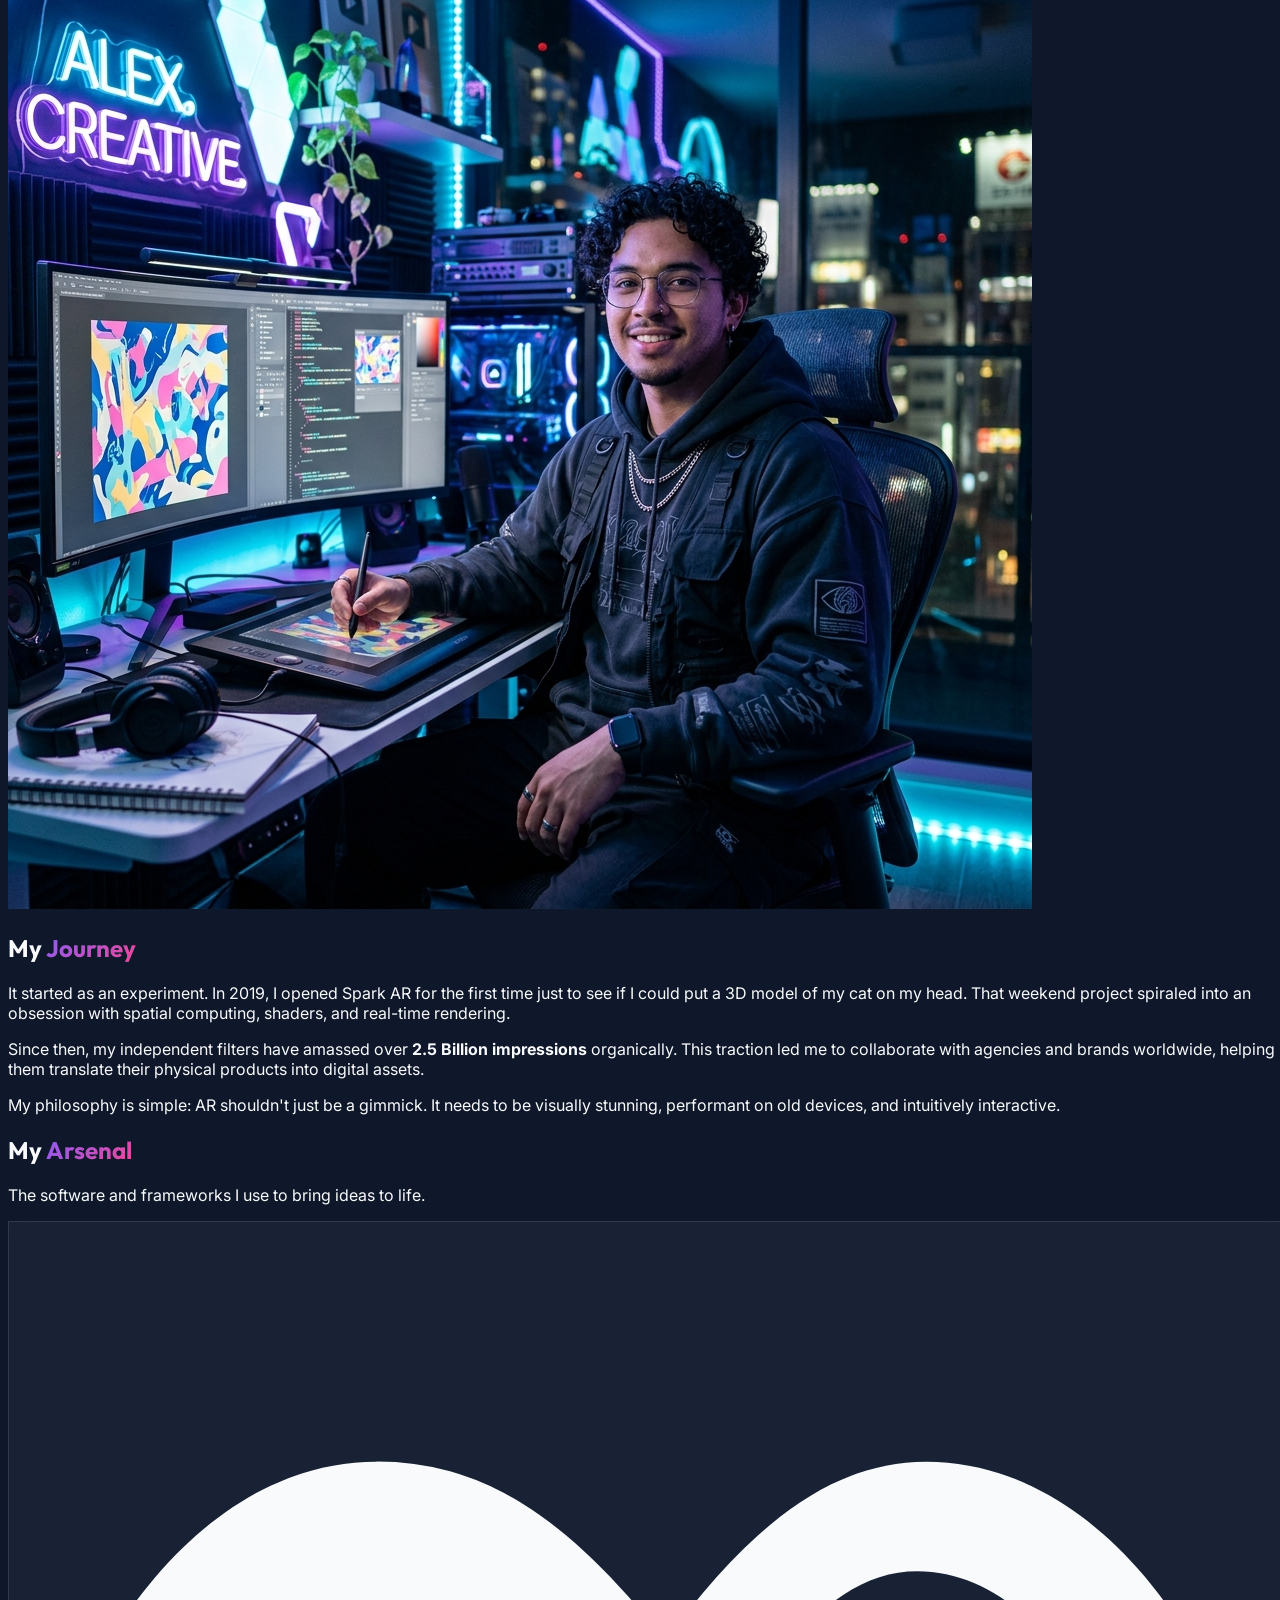
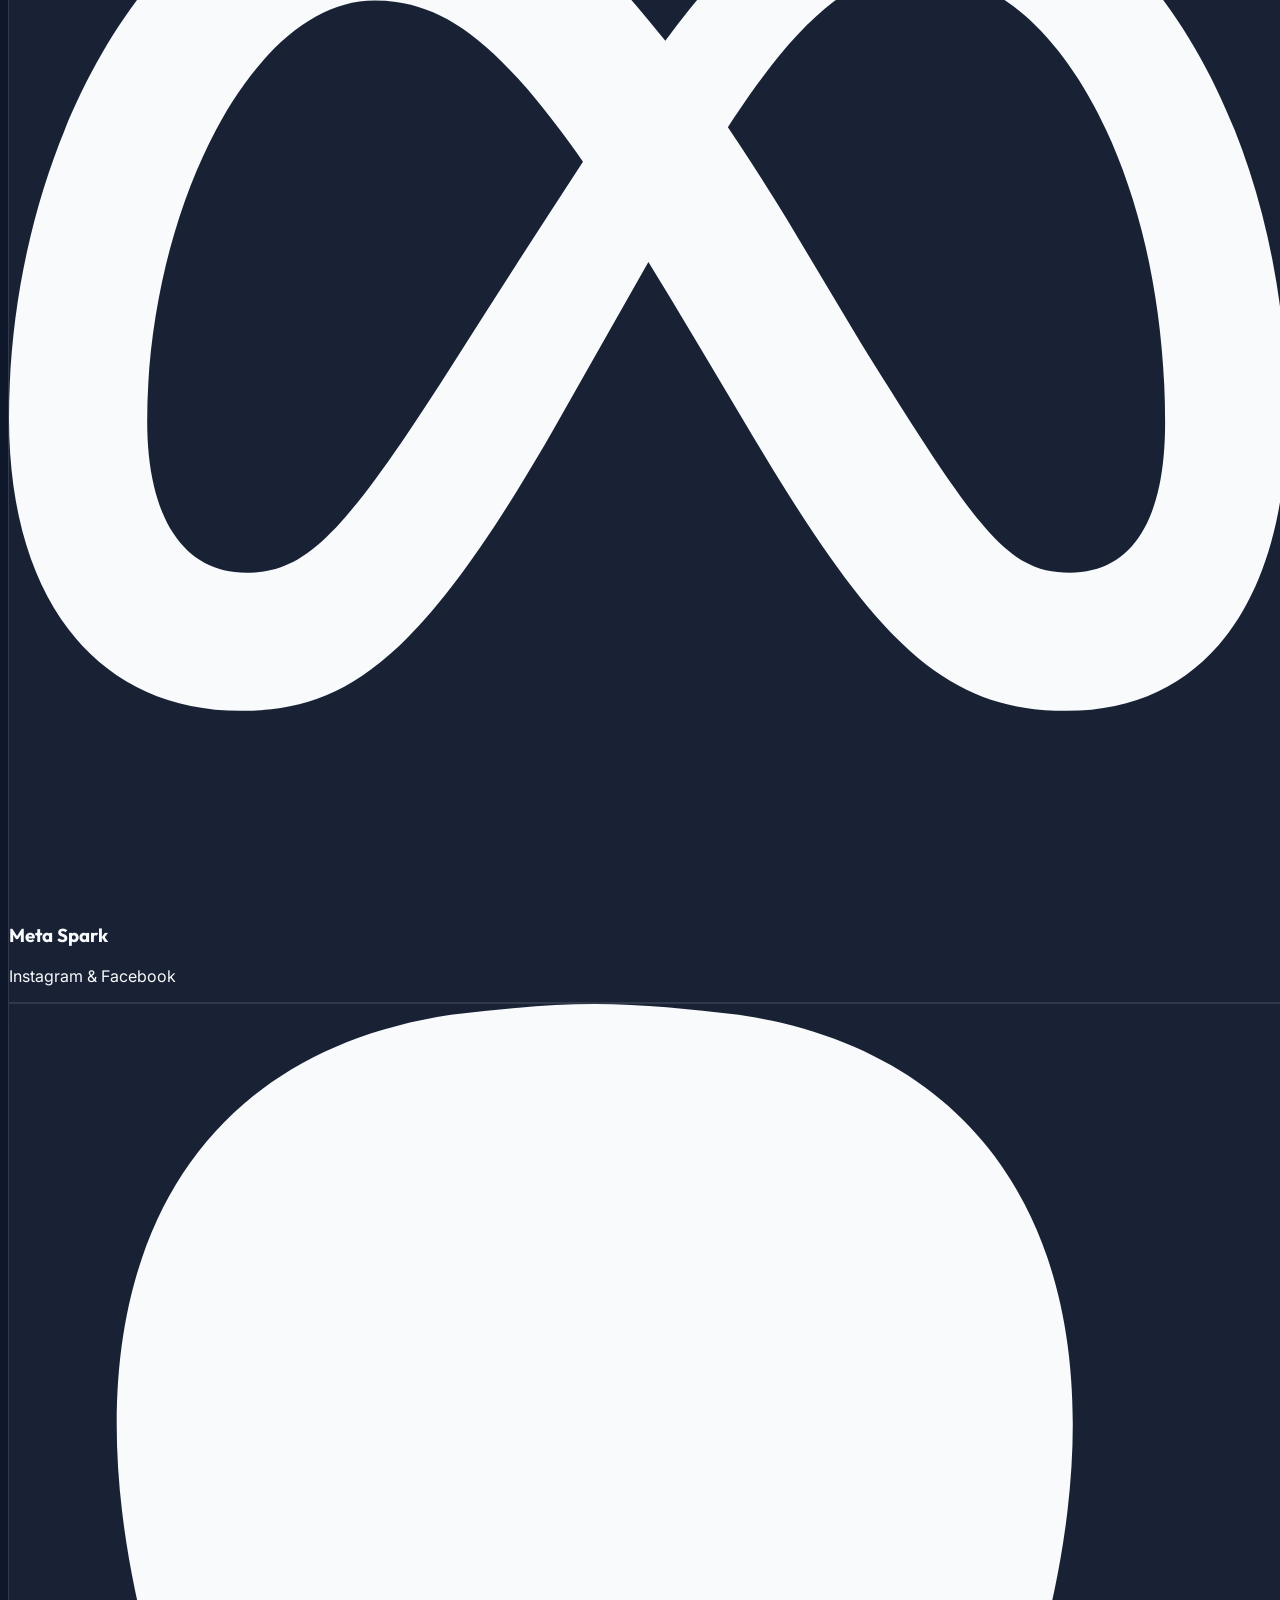
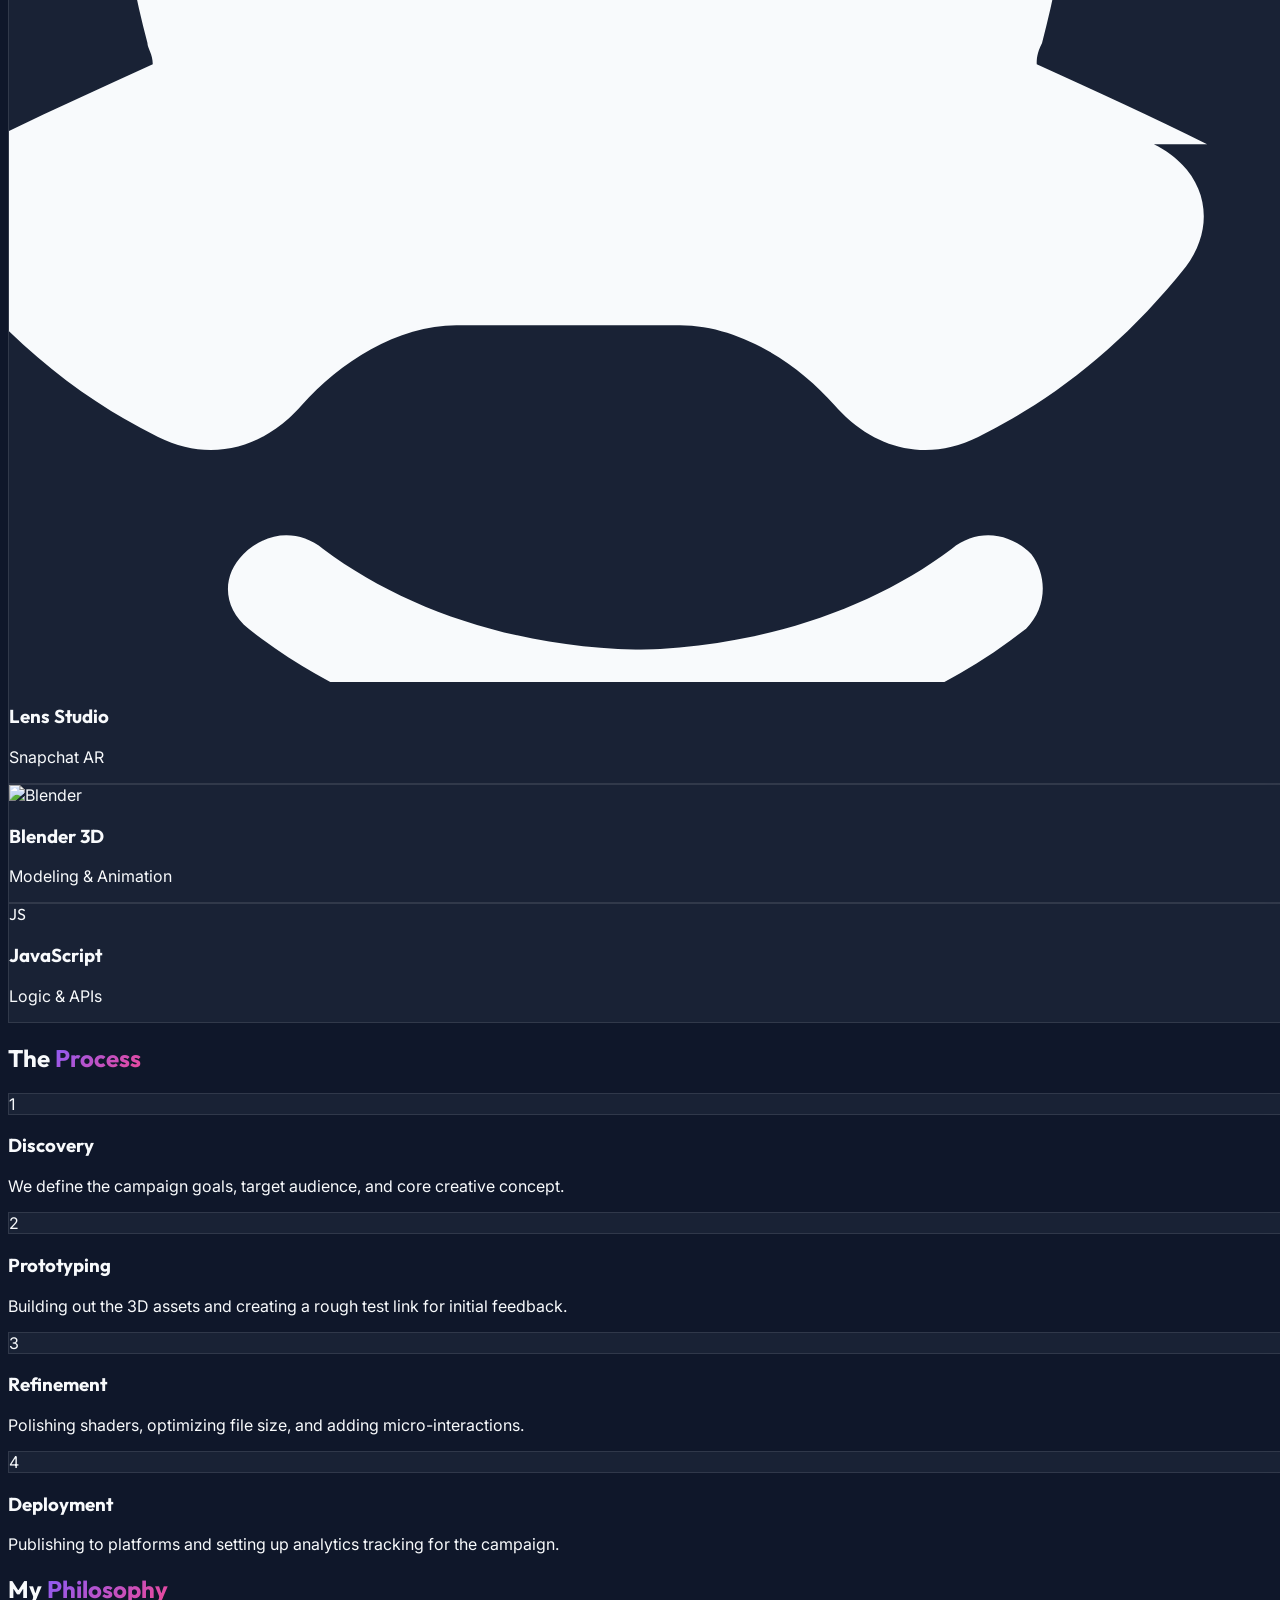
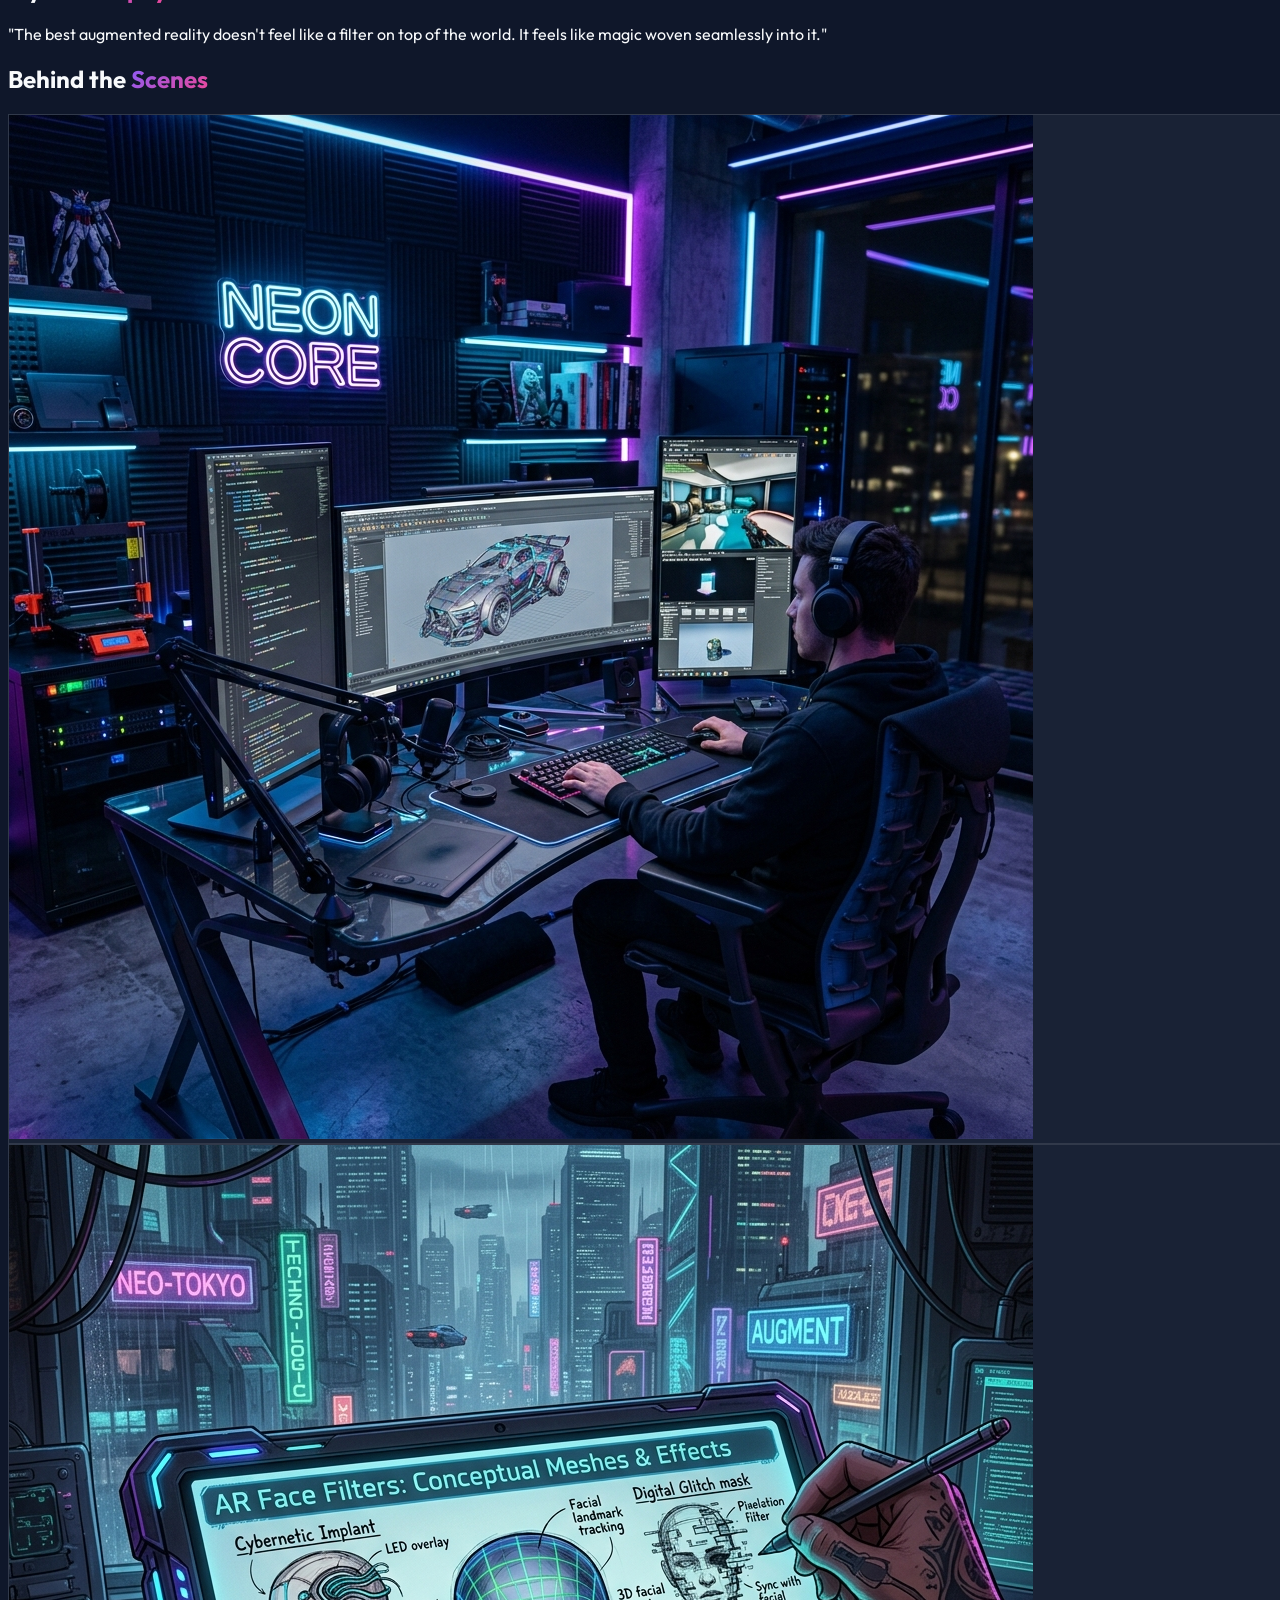
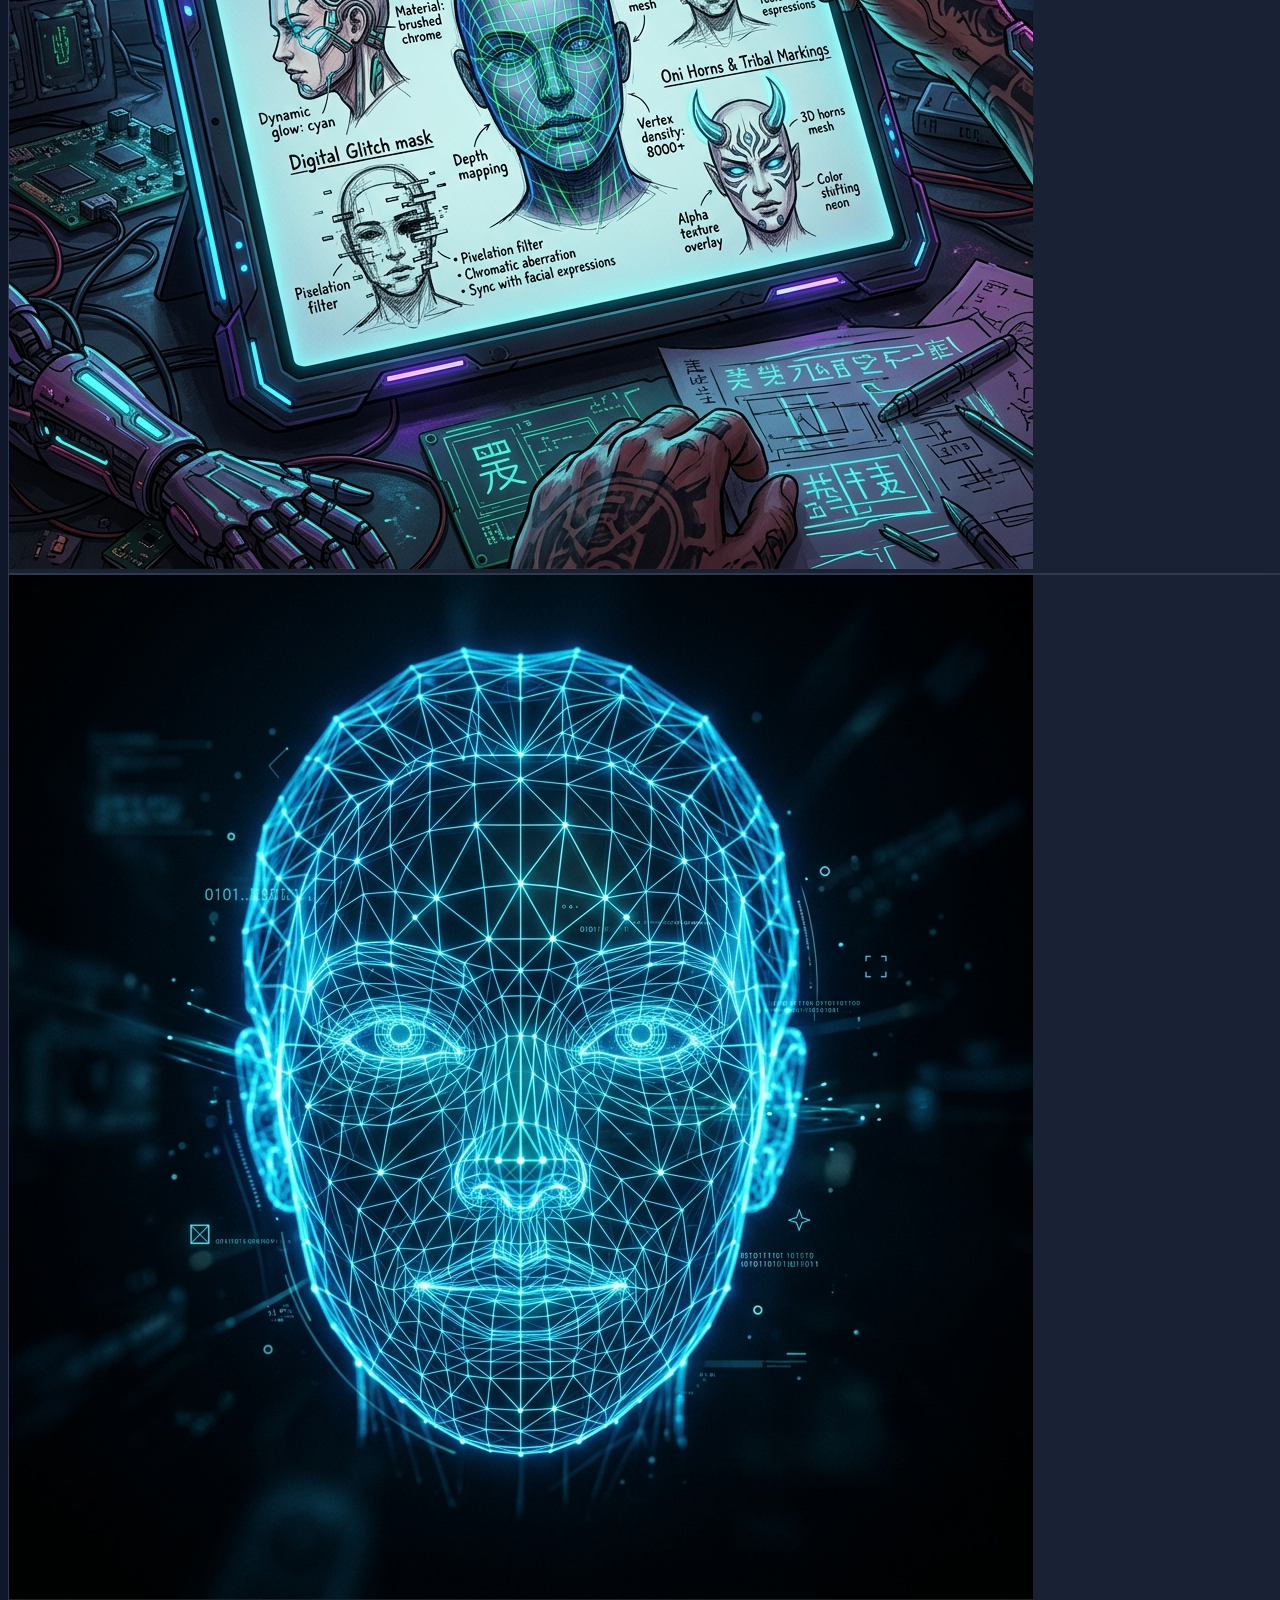
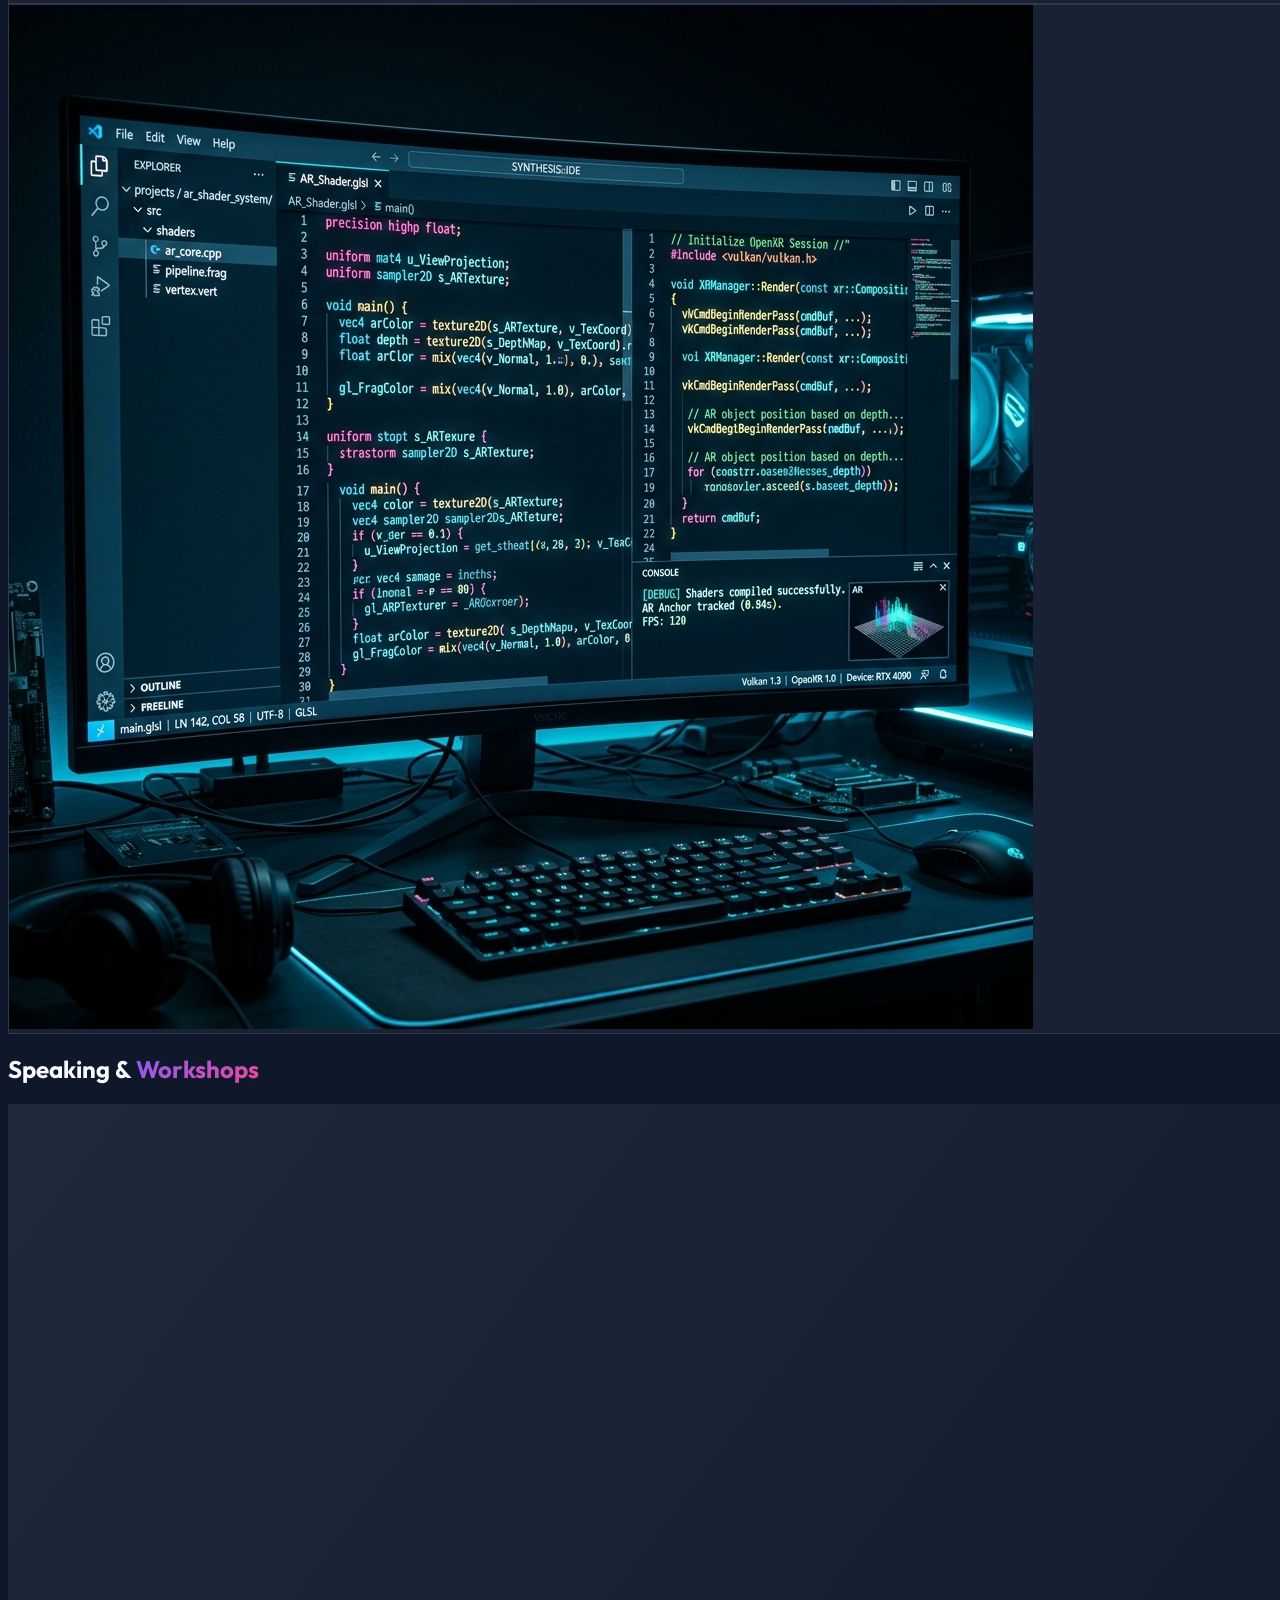
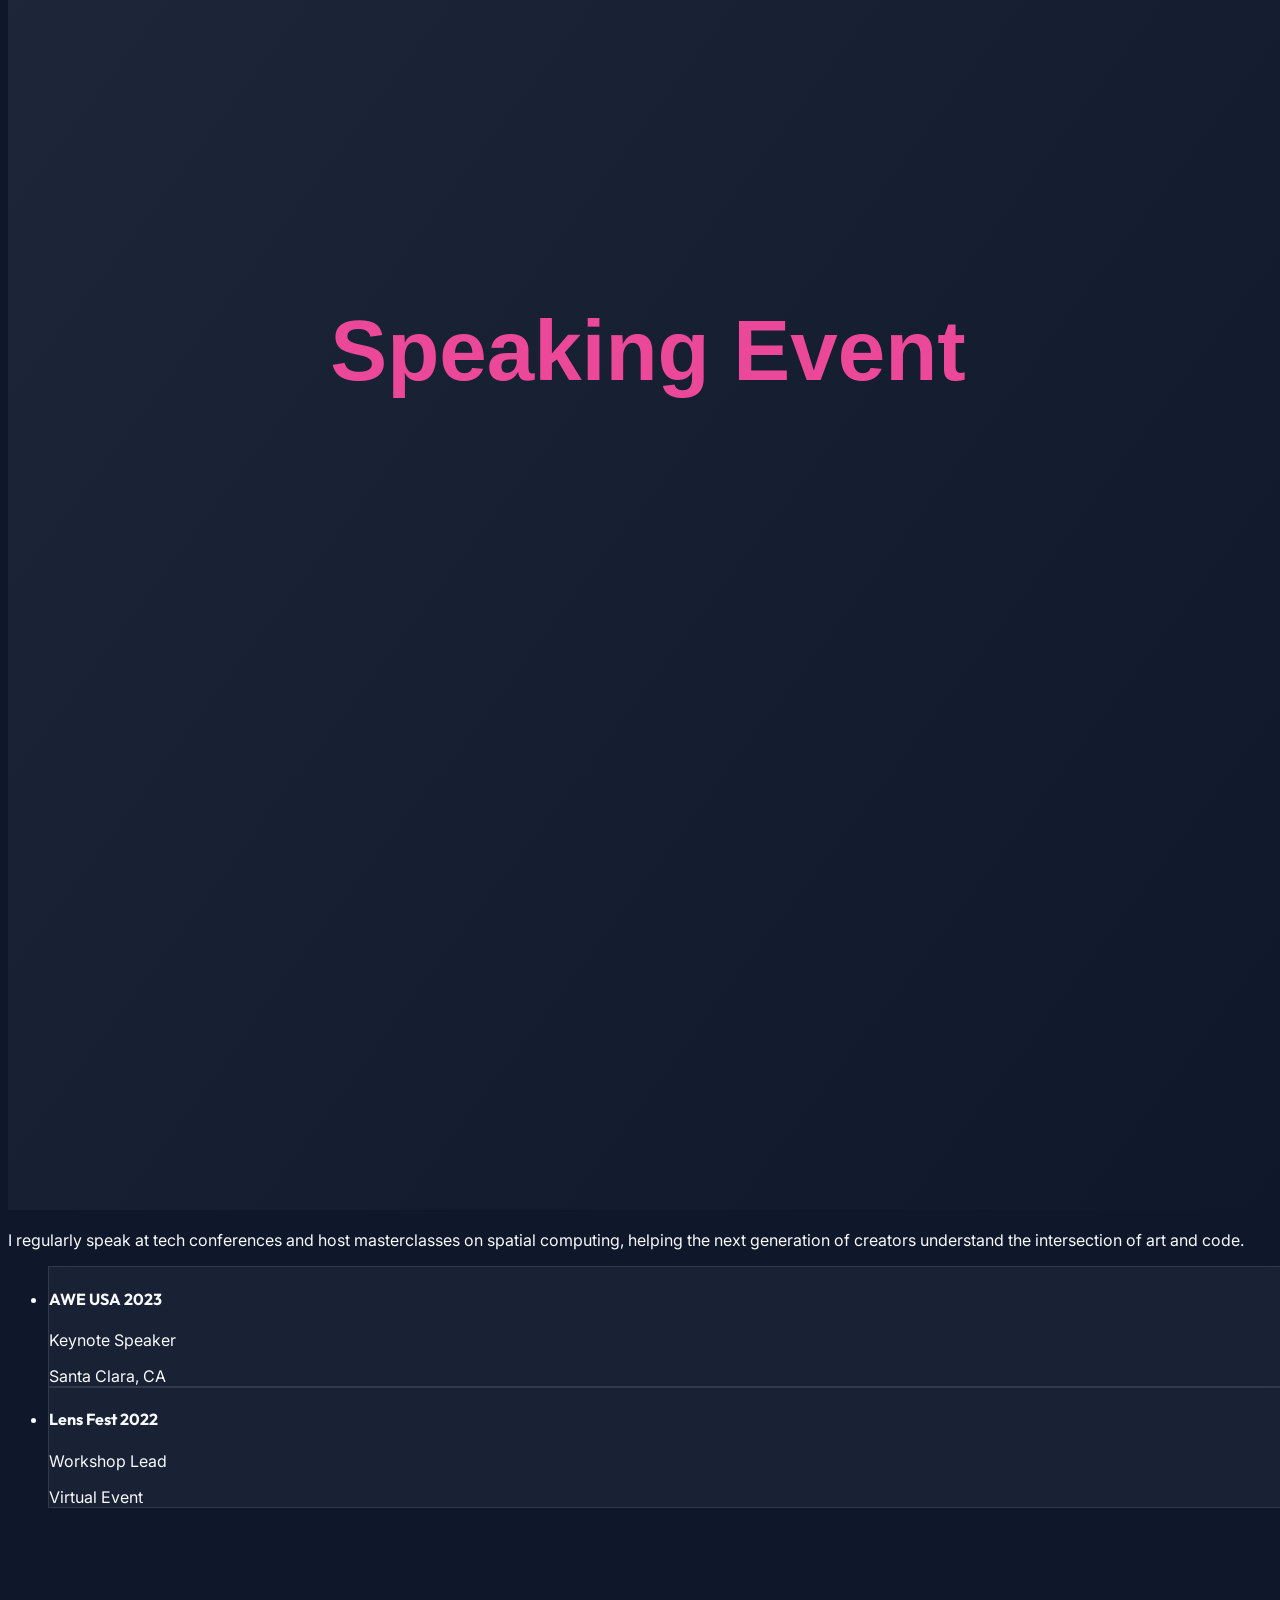
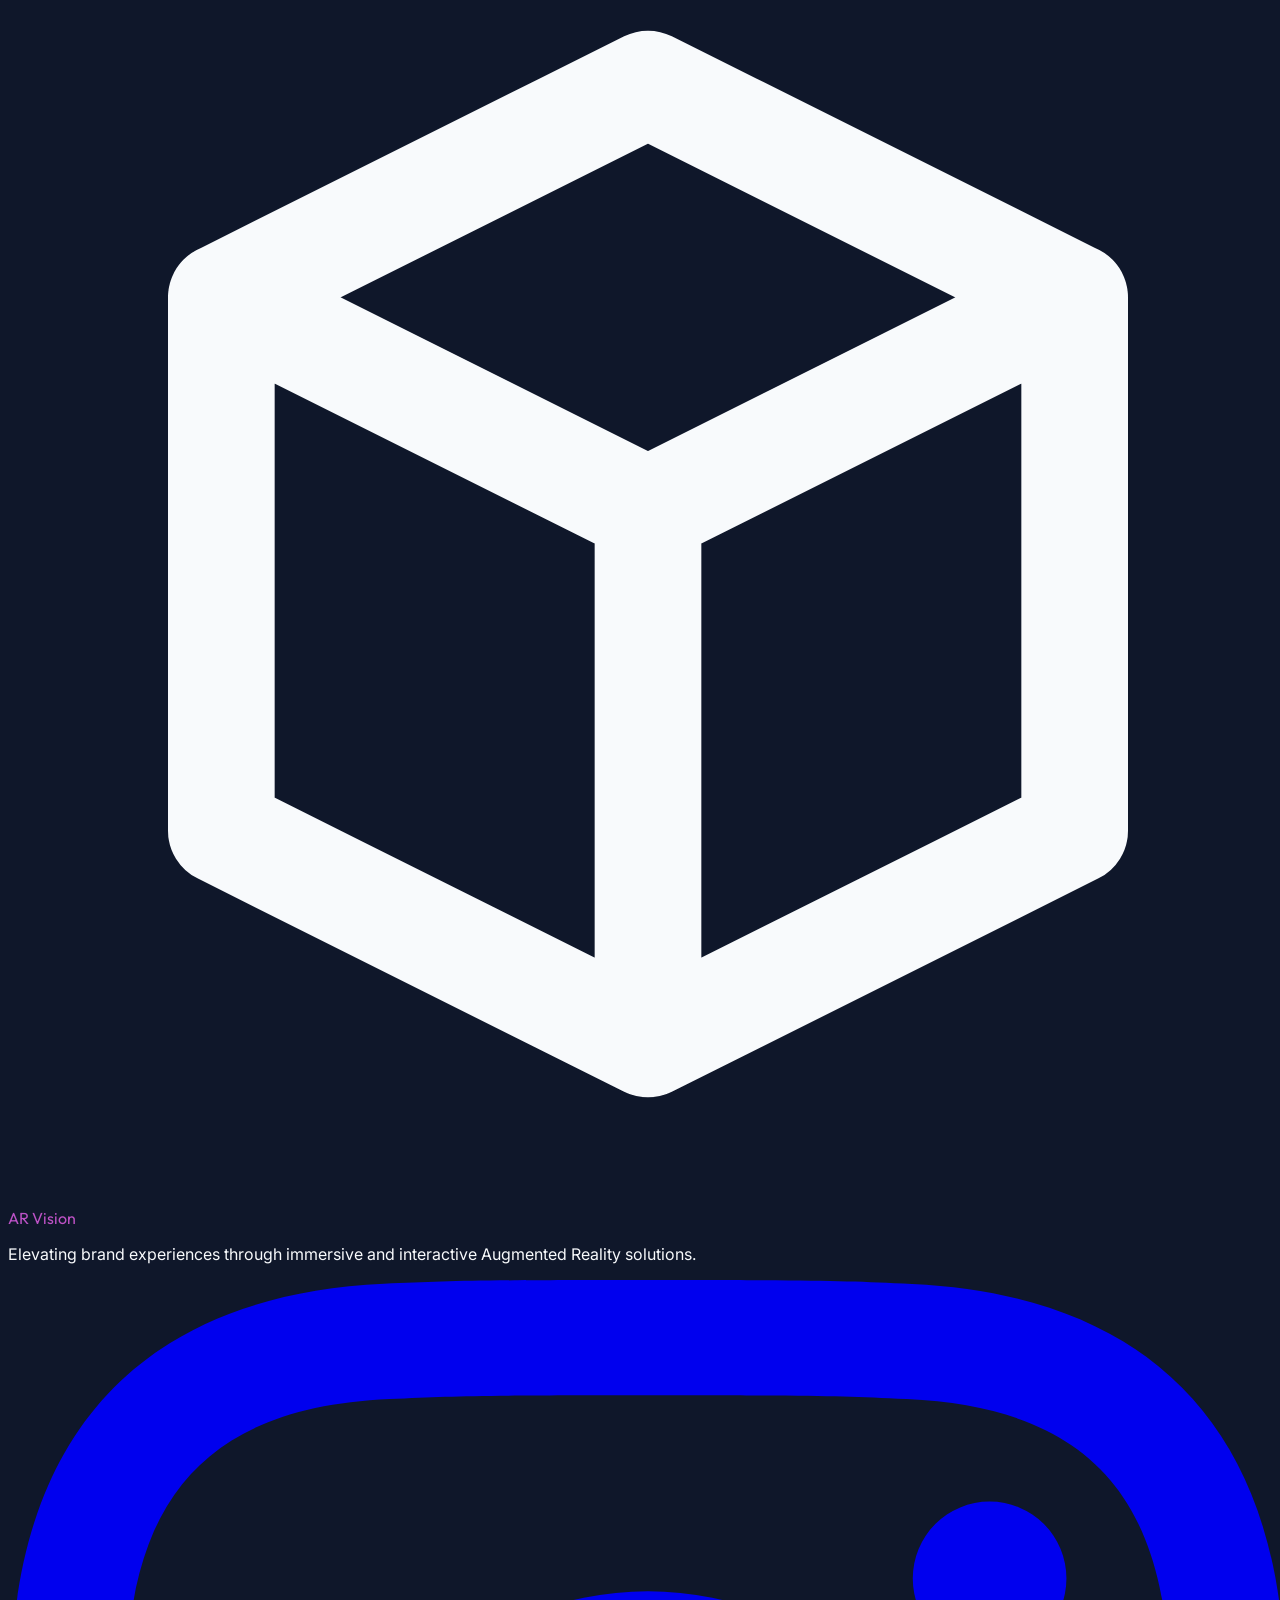
==== commit e282287b: "add css" ====
--- a/about.html
+++ b/about.html
@@ -4,6 +4,7 @@
     <meta charset="UTF-8">
     <meta name="viewport" content="width=device-width, initial-scale=1.0">
     <title>AR Filter Creator | About</title>
+    <link rel="icon" type="image/svg+xml" href="images/favicon.svg">
     <script src="https://cdn.tailwindcss.com"></script>
         <script>
         tailwind.config = {
@@ -35,10 +36,15 @@
         <div class="max-w-7xl mx-auto px-4 sm:px-6 lg:px-8">
             <div class="flex justify-between items-center h-20">
                 <div class="flex-shrink-0 flex items-center">
-                    <a href="index.html" class="text-2xl font-bold font-display text-gradient">AR Vision</a>
+                    <a href="index.html" class="flex items-center gap-2 text-2xl font-bold font-display text-gradient">
+                        <svg class="w-8 h-8 text-primary" fill="none" viewBox="0 0 24 24" stroke="currentColor">
+                            <path stroke-linecap="round" stroke-linejoin="round" stroke-width="2" d="M20 7l-8-4-8 4m16 0l-8 4m8-4v10l-8 4m0-10L4 7m8 4v10M4 7v10l8 4" />
+                        </svg>
+                        AR Vision
+                    </a>
                 </div>
                 <!-- Desktop Menu -->
-                <div class="hidden lg:flex space-x-8 items-center">
+                <div class="hidden xl:flex space-x-8 items-center">
                     <a href="index.html" class="nav-link text-muted hover:text-strong font-medium">Home</a>
                     <a href="home2.html" class="nav-link text-muted hover:text-strong font-medium">Home 2</a>
                     <a href="home2.html" class="nav-link text-muted hover:text-strong font-medium">Brands</a>
@@ -48,16 +54,18 @@
                     <a href="pricing.html" class="nav-link text-muted hover:text-strong font-medium">Pricing</a>
                     <a href="contact.html" class="nav-link text-muted hover:text-strong font-medium">Contact</a>
                     <a href="signup.html" class="bg-gradient-to-r from-primary to-secondary px-6 py-2 rounded-full text-strong font-semibold hover:shadow-lg hover:shadow-primary/50 transition-all duration-300 transform hover:-translate-y-1">Start Project</a>
-                                    <button id="theme-toggle-desktop" class="text-muted hover:text-main focus:outline-none p-2 transition-colors">
-                        <svg id="theme-icon-moon" class="w-5 h-5" fill="none" viewBox="0 0 24 24" stroke="currentColor"><path stroke-linecap="round" stroke-linejoin="round" stroke-width="2" d="M20.354 15.354A9 9 0 018.646 3.646 9.003 9.003 0 0012 21a9.003 9.003 0 008.354-5.646z"></path></svg>
-                        <svg id="theme-icon-sun" class="w-5 h-5 hidden" fill="none" viewBox="0 0 24 24" stroke="currentColor"><path stroke-linecap="round" stroke-linejoin="round" stroke-width="2" d="M12 3v1m0 16v1m9-9h-1M4 12H3m15.364 6.364l-.707-.707M6.343 6.343l-.707-.707m12.728 0l-.707.707M6.343 17.657l-.707.707M16 12a4 4 0 11-8 0 4 4 0 018 0z"></path></svg>
-                    </button>
-                    <button id="rtl-toggle-desktop" class="text-muted hover:text-main focus:outline-none p-2 transition-colors" title="Toggle RTL">
-                        <span class="text-sm font-bold">AR</span>
+                                    <button id="theme-toggle-desktop" class="flex items-center gap-2 bg-surface border border-divider hover:border-primary/50 text-muted hover:text-main focus:outline-none px-3 py-1.5 rounded-full transition-all group shadow-sm">
+                        <svg id="theme-icon-moon" class="w-4 h-4" fill="none" viewBox="0 0 24 24" stroke="currentColor"><path stroke-linecap="round" stroke-linejoin="round" stroke-width="2" d="M20.354 15.354A9 9 0 018.646 3.646 9.003 9.003 0 0012 21a9.003 9.003 0 008.354-5.646z"></path></svg>
+                        <svg id="theme-icon-sun" class="w-4 h-4 hidden" fill="none" viewBox="0 0 24 24" stroke="currentColor"><path stroke-linecap="round" stroke-linejoin="round" stroke-width="2" d="M12 3v1m0 16v1m9-9h-1M4 12H3m15.364 6.364l-.707-.707M6.343 6.343l-.707-.707m12.728 0l-.707.707M6.343 17.657l-.707.707M16 12a4 4 0 11-8 0 4 4 0 018 0z"></path></svg>
+                        <span class="text-[10px] uppercase font-bold tracking-wider text-strong opacity-80 group-hover:opacity-100">Theme</span>
+                    </button>
+                    <button id="rtl-toggle-desktop" class="flex items-center gap-2 bg-surface border border-divider hover:border-primary/50 text-muted hover:text-main focus:outline-none px-3 py-1.5 rounded-full transition-all group shadow-sm" title="Toggle RTL">
+                        <svg class="w-4 h-4" fill="none" viewBox="0 0 24 24" stroke="currentColor"><path stroke-linecap="round" stroke-linejoin="round" stroke-width="2" d="M3 5h12M9 3v2m1.048 9.5A18.022 18.022 0 016.412 9m6.088 9h7M11 21l5-10 5 10M12.751 5C11.783 10.77 8.07 15.61 3 18.129"></path></svg>
+                        <span class="text-[10px] uppercase font-bold tracking-wider text-strong opacity-80 group-hover:opacity-100">AR</span>
                     </button>
 </div>
                 <!-- Mobile Menu Button -->
-                <div class="lg:hidden flex items-center">
+                <div class="xl:hidden flex items-center">
                     <button id="mobile-menu-button" class="text-muted hover:text-strong focus:outline-none p-2">
                         <svg class="h-6 w-6 block" fill="none" viewBox="0 0 24 24" stroke="currentColor">
                             <path stroke-linecap="round" stroke-linejoin="round" stroke-width="2" d="M4 6h16M4 12h16M4 18h16" />
@@ -70,7 +78,7 @@
             </div>
         </div>
         <!-- Mobile Menu -->
-        <div id="mobile-menu" class="lg:hidden hidden glass border-t border-divider absolute w-full">
+        <div id="mobile-menu" class="xl:hidden hidden glass border-t border-divider absolute w-full">
             <div class="px-2 pt-2 pb-3 space-y-1 sm:px-3 flex flex-col">
                 <a href="index.html" class="text-muted hover:text-strong block px-3 py-2 rounded-md text-base font-medium">Home</a>
                 <a href="home2.html" class="text-muted hover:text-strong block px-3 py-2 rounded-md text-base font-medium">Home 2</a>
@@ -82,12 +90,14 @@
                 <a href="contact.html" class="text-muted hover:text-strong block px-3 py-2 rounded-md text-base font-medium">Contact</a>
                 <a href="signup.html" class="text-primary block px-3 py-2 rounded-md text-base font-bold">Start Project</a>
                 <div class="flex gap-4 px-3 py-2 mt-2">
-                    <button id="theme-toggle-mobile" class="text-muted hover:text-main focus:outline-none p-2 border border-divider rounded-md flex-1 flex justify-center items-center">
+                    <button id="theme-toggle-mobile" class="text-muted hover:text-main focus:outline-none p-2 border border-divider rounded-md flex-1 flex justify-center items-center gap-2 transition-colors">
                         <svg id="theme-icon-moon" class="w-5 h-5" fill="none" viewBox="0 0 24 24" stroke="currentColor"><path stroke-linecap="round" stroke-linejoin="round" stroke-width="2" d="M20.354 15.354A9 9 0 018.646 3.646 9.003 9.003 0 0012 21a9.003 9.003 0 008.354-5.646z"></path></svg>
                         <svg id="theme-icon-sun" class="w-5 h-5 hidden" fill="none" viewBox="0 0 24 24" stroke="currentColor"><path stroke-linecap="round" stroke-linejoin="round" stroke-width="2" d="M12 3v1m0 16v1m9-9h-1M4 12H3m15.364 6.364l-.707-.707M6.343 6.343l-.707-.707m12.728 0l-.707.707M6.343 17.657l-.707.707M16 12a4 4 0 11-8 0 4 4 0 018 0z"></path></svg>
-                    </button>
-                    <button id="rtl-toggle-mobile" class="text-muted hover:text-main focus:outline-none p-2 border border-divider rounded-md flex-1 flex justify-center items-center">
-                        <span class="text-sm font-bold">AR</span>
+                        <span class="text-xs font-bold uppercase tracking-wider text-strong">Theme</span>
+                    </button>
+                    <button id="rtl-toggle-mobile" class="text-muted hover:text-main focus:outline-none p-2 border border-divider rounded-md flex-1 flex justify-center items-center gap-2 transition-colors">
+                        <svg class="w-5 h-5" fill="none" viewBox="0 0 24 24" stroke="currentColor"><path stroke-linecap="round" stroke-linejoin="round" stroke-width="2" d="M3 5h12M9 3v2m1.048 9.5A18.022 18.022 0 016.412 9m6.088 9h7M11 21l5-10 5 10M12.751 5C11.783 10.77 8.07 15.61 3 18.129"></path></svg>
+                        <span class="text-xs font-bold uppercase tracking-wider text-strong">AR</span>
                     </button>
                 </div>
 </div>
@@ -95,14 +105,27 @@
     </nav>
 
     <!-- SECTION 1: Intro Hero -->
-    <section class="pt-32 pb-16 relative overflow-hidden">
+    <section class="pt-32 pb-16 relative overflow-hidden bg-[url('images/studio_setup.png')] bg-cover bg-center">
+        <div class="absolute inset-0 bg-bg opacity-90 backdrop-blur-sm z-0"></div>
         <div class="max-w-7xl mx-auto px-4 sm:px-6 lg:px-8 flex flex-col md:flex-row items-center gap-16 relative z-10">
             <div class="md:w-1/2" data-aos="fade-right">
+                <div class="inline-flex items-center gap-2 px-3.5 py-1.5 rounded-full glass border border-primary/30 text-primary text-xs font-semibold uppercase tracking-wider mb-6 animate-pulse" data-aos="fade-down" data-aos-delay="100">
+                    <span class="flex h-2 w-2 relative">
+                        <span class="animate-ping absolute inline-flex h-full w-full rounded-full bg-primary opacity-75"></span>
+                        <span class="relative inline-flex rounded-full h-2 w-2 bg-primary"></span>
+                    </span>
+                    Official Lens Creator
+                </div>
                 <h1 class="text-4xl md:text-6xl font-bold font-display mb-6">Hi, I'm <span class="text-gradient">Alex</span>.</h1>
-                <p class="text-xl text-muted mb-6 leading-relaxed">I am a multidisciplinary digital artist and official Official Lens Creator specializing in immersive augmented reality.</p>
+                <p class="text-xl text-muted mb-6 leading-relaxed">I am a multidisciplinary digital artist and Official Lens Creator specializing in immersive augmented reality.</p>
                 <p class="text-muted mb-8">For the past 4 years, I've been merging code and 3D art to build experiences that blur the line between the physical and digital worlds.</p>
                 <div class="flex gap-4">
-                    <a href="#story" class="text-primary hover:text-strong font-bold transition-colors">Read My Story &darr;</a>
+                    <a href="#story" class="inline-flex items-center gap-2 px-6 py-3 rounded-full glass border border-divider text-primary hover:text-strong hover:border-primary/50 font-bold transition-all duration-300 transform hover:-translate-y-0.5 shadow-sm group">
+                        <span>Read My Story</span>
+                        <svg class="w-4 h-4 text-primary group-hover:text-strong transition-colors animate-bounce" fill="none" viewBox="0 0 24 24" stroke="currentColor">
+                            <path stroke-linecap="round" stroke-linejoin="round" stroke-width="2" d="M19 14l-7 7m0 0l-7-7m7 7V3" />
+                        </svg>
+                    </a>
                 </div>
             </div>
             <div class="md:w-1/2 relative" data-aos="fade-left">
@@ -133,28 +156,38 @@
             </div>
             <div class="grid grid-cols-2 md:grid-cols-4 gap-6">
                 <!-- Tool 1 -->
-                <div class="glass p-8 rounded-2xl text-center hover:bg-strong text-bg/5 transition-colors" data-aos="zoom-in" data-aos-delay="100">
-                    <img src="https://upload.wikimedia.org/wikipedia/commons/4/4b/Spark_AR_Studio_Logo.png" alt="Spark AR" class="w-16 h-16 mx-auto mb-4 object-contain brightness-0 invert opacity-70">
-                    <h3 class="font-bold text-strong mb-2">Meta Spark</h3>
-                    <p class="text-xs text-muted">Instagram & Facebook</p>
+                <div class="glass p-8 rounded-2xl text-center hover:bg-strong hover:text-bg transition-colors group" data-aos="zoom-in" data-aos-delay="100">
+                    <div class="w-16 h-16 mx-auto mb-4 flex items-center justify-center text-strong opacity-70 group-hover:text-bg transition-colors">
+                        <svg class="w-12 h-12" fill="currentColor" viewBox="0 0 16 16">
+                            <path fill-rule="evenodd" d="M8.217 5.243C9.145 3.988 10.171 3 11.483 3 13.96 3 16 6.153 16.001 9.907c0 2.29-.986 3.725-2.757 3.725-1.543 0-2.395-.866-3.924-3.424l-.667-1.123-.118-.197a55 55 0 0 0-.53-.877l-1.178 2.08c-1.673 2.925-2.615 3.541-3.923 3.541C1.086 13.632 0 12.217 0 9.973 0 6.388 1.995 3 4.598 3q.477-.001.924.122c.31.086.611.22.913.407.577.359 1.154.915 1.782 1.714m1.516 2.224q-.378-.615-.727-1.133L9 6.326c.845-1.305 1.543-1.954 2.372-1.954 1.723 0 3.102 2.537 3.102 5.653 0 1.188-.39 1.877-1.195 1.877-.773 0-1.142-.51-2.61-2.87zM4.846 4.756c.725.1 1.385.634 2.34 2.001A212 212 0 0 0 5.551 9.3c-1.357 2.126-1.826 2.603-2.581 2.603-.777 0-1.24-.682-1.24-1.9 0-2.602 1.298-5.264 2.846-5.264q.137 0 .27.018"/>
+                        </svg>
+                    </div>
+                    <h3 class="font-bold text-strong mb-2 group-hover:text-bg transition-colors">Meta Spark</h3>
+                    <p class="text-xs text-muted group-hover:text-bg/85 transition-colors">Instagram & Facebook</p>
                 </div>
                 <!-- Tool 2 -->
-                <div class="glass p-8 rounded-2xl text-center hover:bg-strong text-bg/5 transition-colors" data-aos="zoom-in" data-aos-delay="200">
-                    <img src="https://images.squarespace-cdn.com/content/v1/5ea04b32230da3719ddbf8a8/1614717144160-TKTQ8R7CDB7P2N96M1I4/Snapchat_Logo_white.png" alt="Lens Studio" class="w-16 h-16 mx-auto mb-4 object-contain opacity-70">
-                    <h3 class="font-bold text-strong mb-2">Lens Studio</h3>
-                    <p class="text-xs text-muted">Snapchat AR</p>
+                <div class="glass p-8 rounded-2xl text-center hover:bg-strong hover:text-bg transition-colors group" data-aos="zoom-in" data-aos-delay="200">
+                    <div class="w-16 h-16 mx-auto mb-4 flex items-center justify-center text-strong opacity-70 group-hover:text-bg transition-colors">
+                        <svg class="w-12 h-12" fill="currentColor" viewBox="0 0 24 24">
+                            <path d="M12.1 23.4c-2.4 0-4.6-.7-6.2-1.9-.5-.4-1.1-.3-1.5.1-.4.4-.4 1 .1 1.4 1.9 1.5 4.5 2.4 7.3 2.4 2.8 0 5.4-.9 7.3-2.4.4-.4.4-1 .1-1.4-.4-.4-1-.5-1.5-.1-1.6 1.2-3.8 1.9-6.2 1.9h.6zM22.5 13.9c-1-.5-2.1-1-3.2-1.5 0-.1 0-.2.1-.4 1.7-6.5-.4-11-5.7-11.8C12.8.1 11.9 0 11 0c-.9 0-1.8.1-2.7.2-5.3.8-7.4 5.3-5.7 11.8 0 .1.1.2.1.4-1.1.5-2.2 1-3.2 1.5-1 .5-1.2 1.5-.6 2.3 1.2 1.5 2.5 2.5 3.9 3.2 1 .5 2 .2 2.7-.6.7-.8 1.8-1.5 2.9-1.5h4.2c1.1 0 2.2.7 2.9 1.5.7.8 1.7 1.1 2.7.6 1.4-.7 2.7-1.7 3.9-3.2.6-.8.4-1.8-.6-2.3z"/>
+                        </svg>
+                    </div>
+                    <h3 class="font-bold text-strong mb-2 group-hover:text-bg transition-colors">Lens Studio</h3>
+                    <p class="text-xs text-muted group-hover:text-bg/85 transition-colors">Snapchat AR</p>
                 </div>
                 <!-- Tool 3 -->
-                <div class="glass p-8 rounded-2xl text-center hover:bg-strong text-bg/5 transition-colors" data-aos="zoom-in" data-aos-delay="300">
-                    <img src="https://upload.wikimedia.org/wikipedia/commons/0/0c/Blender_logo_no_text.svg" alt="Blender" class="w-16 h-16 mx-auto mb-4 object-contain opacity-70">
-                    <h3 class="font-bold text-strong mb-2">Blender 3D</h3>
-                    <p class="text-xs text-muted">Modeling & Animation</p>
+                <div class="glass p-8 rounded-2xl text-center hover:bg-strong hover:text-bg transition-colors group" data-aos="zoom-in" data-aos-delay="300">
+                    <div class="w-16 h-16 mx-auto mb-4 flex items-center justify-center text-strong opacity-70 group-hover:text-bg transition-colors">
+                        <img src="https://upload.wikimedia.org/wikipedia/commons/0/0c/Blender_logo_no_text.svg" alt="Blender" class="w-12 h-12 object-contain group-hover:brightness-0 group-hover:invert transition-all">
+                    </div>
+                    <h3 class="font-bold text-strong mb-2 group-hover:text-bg transition-colors">Blender 3D</h3>
+                    <p class="text-xs text-muted group-hover:text-bg/85 transition-colors">Modeling & Animation</p>
                 </div>
                 <!-- Tool 4 -->
-                <div class="glass p-8 rounded-2xl text-center hover:bg-strong text-bg/5 transition-colors" data-aos="zoom-in" data-aos-delay="400">
-                    <div class="w-16 h-16 mx-auto mb-4 flex items-center justify-center text-4xl font-bold font-display text-strong/70">JS</div>
-                    <h3 class="font-bold text-strong mb-2">JavaScript</h3>
-                    <p class="text-xs text-muted">Logic & APIs</p>
+                <div class="glass p-8 rounded-2xl text-center hover:bg-strong hover:text-bg transition-colors group" data-aos="zoom-in" data-aos-delay="400">
+                    <div class="w-16 h-16 mx-auto mb-4 flex items-center justify-center text-4xl font-bold font-display text-strong opacity-70 group-hover:text-bg transition-colors">JS</div>
+                    <h3 class="font-bold text-strong mb-2 group-hover:text-bg transition-colors">JavaScript</h3>
+                    <p class="text-xs text-muted group-hover:text-bg/85 transition-colors">Logic & APIs</p>
                 </div>
             </div>
         </div>
@@ -166,7 +199,7 @@
             <h2 class="text-4xl font-bold font-display mb-16 text-center" data-aos="fade-up">The <span class="text-gradient">Process</span></h2>
             <div class="grid grid-cols-1 md:grid-cols-4 gap-8 relative">
                 <!-- Line connector -->
-                <div class="hidden md:block absolute top-12 left-0 w-full h-1 bg-strong text-bg/10 -z-0"></div>
+                <div class="hidden md:block absolute top-12 left-0 w-full h-1 bg-strong text-bg -z-0"></div>
                 
                 <!-- Step 1 -->
                 <div class="relative z-10 text-center" data-aos="fade-up" data-aos-delay="100">
@@ -216,7 +249,7 @@
                     <img src="images/sketches.png" alt="Sketches" class="w-full h-full object-cover hover:scale-110 transition-transform duration-500">
                 </div>
                 <div class="rounded-2xl overflow-hidden glass aspect-square" data-aos="fade-up" data-aos-delay="300">
-                    <img src="images/3d_wireframe.png" alt="3D Wireframe" class="w-full h-full object-cover hover:scale-110 transition-transform duration-500">
+                    <img src="images/3d_wireframe.png" alt="3D Wireframe" class="w-full h-full object-cover hover:scale-110 transition-transform duration-500 invert dark:invert-0">
                 </div>
                 <div class="rounded-2xl overflow-hidden glass aspect-square" data-aos="fade-up" data-aos-delay="400">
                     <img src="images/code_screen.png" alt="Coffee and Code" class="w-full h-full object-cover hover:scale-110 transition-transform duration-500">
@@ -257,15 +290,78 @@
     </section>
 
     <!-- Footer -->
-    <footer class="bg-bg border-t border-divider py-8 relative z-10">
-        <div class="max-w-7xl mx-auto px-4 sm:px-6 lg:px-8 flex flex-col md:flex-row justify-between items-center">
-            <div class="text-2xl font-bold font-display text-gradient mb-4 md:mb-0">AR Vision</div>
-            <p class="text-muted text-sm">© 2026 AR Vision. All rights reserved.</p>
-            <div class="flex space-x-4 mt-4 md:mt-0">
-                <a href="#" class="text-muted hover:text-strong transition-colors">
-                    <svg class="w-6 h-6" fill="currentColor" viewBox="0 0 24 24"><path d="M12 2.163c3.204 0 3.584.012 4.85.07 3.252.148 4.771 1.691 4.919 4.919.058 1.265.069 1.645.069 4.849 0 3.205-.012 3.584-.069 4.849-.149 3.225-1.664 4.771-4.919 4.919-1.266.058-1.644.07-4.85.07-3.204 0-3.584-.012-4.849-.07-3.26-.149-4.771-1.699-4.919-4.92-.058-1.265-.07-1.644-.07-4.849 0-3.204.013-3.583.07-4.849.149-3.227 1.664-4.771 4.919-4.919 1.266-.057 1.645-.069 4.849-.069zM12 0C8.741 0 8.333.014 7.053.072 2.695.272.273 2.69.073 7.052.014 8.333 0 8.741 0 12c0 3.259.014 3.668.072 4.948.2 4.358 2.618 6.78 6.98 6.98C8.333 23.986 8.741 24 12 24c3.259 0 3.668-.014 4.948-.072 4.354-.2 6.782-2.618 6.979-6.98.059-1.28.073-1.689.073-4.948 0-3.259-.014-3.667-.072-4.947-.196-4.354-2.617-6.78-6.979-6.98C15.668.014 15.259 0 12 0zm0 5.838a6.162 6.162 0 100 12.324 6.162 6.162 0 000-12.324zM12 16a4 4 0 110-8 4 4 0 010 8zm6.406-11.845a1.44 1.44 0 100 2.881 1.44 1.44 0 000-2.881z"/></svg>
-                </a>
-                <!-- Other socials... -->
+        <footer class="bg-surface border-t border-divider pt-16 pb-8 relative z-10 mt-auto">
+        <div class="max-w-7xl mx-auto px-4 sm:px-6 lg:px-8">
+            <div class="grid grid-cols-1 md:grid-cols-2 lg:grid-cols-4 gap-12 mb-12">
+                <!-- Brand Column -->
+                <div>
+                    <div class="flex items-center gap-2 text-2xl font-bold font-display text-gradient mb-4">
+                        <svg class="w-8 h-8 text-primary" fill="none" viewBox="0 0 24 24" stroke="currentColor">
+                            <path stroke-linecap="round" stroke-linejoin="round" stroke-width="2" d="M20 7l-8-4-8 4m16 0l-8 4m8-4v10l-8 4m0-10L4 7m8 4v10M4 7v10l8 4" />
+                        </svg>
+                        AR Vision
+                    </div>
+                    <p class="text-muted text-sm mb-6">Elevating brand experiences through immersive and interactive Augmented Reality solutions.</p>
+                    <div class="flex space-x-4">
+                        <!-- Instagram -->
+                        <a href="#" class="w-10 h-10 rounded-full bg-bg border border-divider flex items-center justify-center text-muted hover:text-primary hover:border-primary transition-all">
+                            <svg class="w-5 h-5" fill="currentColor" viewBox="0 0 24 24"><path d="M12 2.163c3.204 0 3.584.012 4.85.07 3.252.148 4.771 1.691 4.919 4.919.058 1.265.069 1.645.069 4.849 0 3.205-.012 3.584-.069 4.849-.149 3.225-1.664 4.771-4.919 4.919-1.266.058-1.644.07-4.85.07-3.204 0-3.584-.012-4.849-.07-3.26-.149-4.771-1.699-4.919-4.92-.058-1.265-.07-1.644-.07-4.849 0-3.204.013-3.583.07-4.849.149-3.227 1.664-4.771 4.919-4.919 1.266-.057 1.645-.069 4.849-.069zM12 0C8.741 0 8.333.014 7.053.072 2.695.272.273 2.69.073 7.052.014 8.333 0 8.741 0 12c0 3.259.014 3.668.072 4.948.2 4.358 2.618 6.78 6.98 6.98C8.333 23.986 8.741 24 12 24c3.259 0 3.668-.014 4.948-.072 4.354-.2 6.782-2.618 6.979-6.98.059-1.28.073-1.689.073-4.948 0-3.259-.014-3.667-.072-4.947-.196-4.354-2.617-6.78-6.979-6.98C15.668.014 15.259 0 12 0zm0 5.838a6.162 6.162 0 100 12.324 6.162 6.162 0 000-12.324zM12 16a4 4 0 110-8 4 4 0 010 8zm6.406-11.845a1.44 1.44 0 100 2.881 1.44 1.44 0 000-2.881z"/></svg>
+                        </a>
+                        <!-- Twitter -->
+                        <a href="#" class="w-10 h-10 rounded-full bg-bg border border-divider flex items-center justify-center text-muted hover:text-primary hover:border-primary transition-all">
+                            <svg class="w-5 h-5" fill="currentColor" viewBox="0 0 24 24"><path d="M23.953 4.57a10 10 0 01-2.825.775 4.958 4.958 0 002.163-2.723c-.951.555-2.005.959-3.127 1.184a4.92 4.92 0 00-8.384 4.482C7.69 8.095 4.067 6.13 1.64 3.162a4.822 4.822 0 00-.666 2.475c0 1.71.87 3.213 2.188 4.096a4.904 4.904 0 01-2.228-.616v.06a4.923 4.923 0 003.946 4.827 4.996 4.996 0 01-2.212.085 4.936 4.936 0 004.604 3.417 9.867 9.867 0 01-6.102 2.105c-.39 0-.779-.023-1.17-.067a13.995 13.995 0 007.557 2.209c9.053 0 13.998-7.496 13.998-13.985 0-.21 0-.42-.015-.63A9.935 9.935 0 0024 4.59z"/></svg>
+                        </a>
+                        <!-- LinkedIn -->
+                        <a href="#" class="w-10 h-10 rounded-full bg-bg border border-divider flex items-center justify-center text-muted hover:text-primary hover:border-primary transition-all">
+                            <svg class="w-5 h-5" fill="currentColor" viewBox="0 0 24 24"><path d="M20.447 20.452h-3.554v-5.569c0-1.328-.027-3.037-1.852-3.037-1.853 0-2.136 1.445-2.136 2.939v5.667H9.351V9h3.414v1.561h.046c.477-.9 1.637-1.85 3.37-1.85 3.601 0 4.267 2.37 4.267 5.455v6.286zM5.337 7.433c-1.144 0-2.063-.926-2.063-2.065 0-1.138.92-2.063 2.063-2.063 1.14 0 2.064.925 2.064 2.063 0 1.139-.925 2.065-2.064 2.065zm1.782 13.019H3.555V9h3.564v11.452zM22.225 0H1.771C.792 0 0 .774 0 1.729v20.542C0 23.227.792 24 1.771 24h20.451C23.2 24 24 23.227 24 22.271V1.729C24 .774 23.2 0 22.222 0h.003z"/></svg>
+                        </a>
+                    </div>
+                </div>
+
+                <!-- Navigation Links -->
+                <div>
+                    <h3 class="text-strong font-display font-bold mb-4 uppercase tracking-wider text-sm">Quick Links</h3>
+                    <ul class="space-y-3">
+                        <li><a href="index.html" class="text-muted hover:text-primary transition-colors">Home</a></li>
+                        <li><a href="about.html" class="text-muted hover:text-primary transition-colors">About Me</a></li>
+                        <li><a href="portfolio.html" class="text-muted hover:text-primary transition-colors">Portfolio</a></li>
+                        <li><a href="pricing.html" class="text-muted hover:text-primary transition-colors">Pricing</a></li>
+                    </ul>
+                </div>
+
+                <!-- Services -->
+                <div>
+                    <h3 class="text-strong font-display font-bold mb-4 uppercase tracking-wider text-sm">Services</h3>
+                    <ul class="space-y-3">
+                        <li><a href="service.html" class="text-muted hover:text-primary transition-colors">Instagram Filters</a></li>
+                        <li><a href="service.html" class="text-muted hover:text-primary transition-colors">Snapchat Lenses</a></li>
+                        <li><a href="service.html" class="text-muted hover:text-primary transition-colors">TikTok Effects</a></li>
+                        <li><a href="service.html" class="text-muted hover:text-primary transition-colors">Custom AR Consulting</a></li>
+                    </ul>
+                </div>
+
+                <!-- Contact -->
+                <div>
+                    <h3 class="text-strong font-display font-bold mb-4 uppercase tracking-wider text-sm">Contact</h3>
+                    <ul class="space-y-3">
+                        <li class="flex items-center gap-2 text-muted">
+                            <svg class="w-5 h-5 text-primary" fill="none" stroke="currentColor" viewBox="0 0 24 24"><path stroke-linecap="round" stroke-linejoin="round" stroke-width="2" d="M3 8l7.89 5.26a2 2 0 002.22 0L21 8M5 19h14a2 2 0 002-2V7a2 2 0 00-2-2H5a2 2 0 00-2 2v10a2 2 0 002 2z"></path></svg>
+                            <a href="mailto:hello@arvision.com" class="hover:text-primary transition-colors">hello@arvision.com</a>
+                        </li>
+                        <li class="flex items-center gap-2 text-muted">
+                            <svg class="w-5 h-5 text-primary" fill="none" stroke="currentColor" viewBox="0 0 24 24"><path stroke-linecap="round" stroke-linejoin="round" stroke-width="2" d="M17.657 16.657L13.414 20.9a1.998 1.998 0 01-2.827 0l-4.244-4.243a8 8 0 1111.314 0z"></path><path stroke-linecap="round" stroke-linejoin="round" stroke-width="2" d="M15 11a3 3 0 11-6 0 3 3 0 016 0z"></path></svg>
+                            Los Angeles, CA
+                        </li>
+                    </ul>
+                </div>
+            </div>
+            
+            <div class="border-t border-divider pt-8 flex flex-col md:flex-row justify-between items-center gap-4">
+                <p class="text-muted text-sm">© 2026 AR Vision. All rights reserved.</p>
+                <div class="flex gap-6 text-sm text-muted">
+                    <a href="#" class="hover:text-strong transition-colors">Privacy Policy</a>
+                    <a href="#" class="hover:text-strong transition-colors">Terms of Service</a>
+                </div>
             </div>
         </div>
     </footer>
--- a/css/style.css
+++ b/css/style.css
@@ -55,6 +55,11 @@
   -webkit-background-clip: text;
   -webkit-text-fill-color: transparent;
   background-clip: text;
+}
+
+/* Theme Invert Utility */
+body:not(.light-theme) .theme-invert {
+  filter: invert(1);
 }
 
 /* Custom Animations */
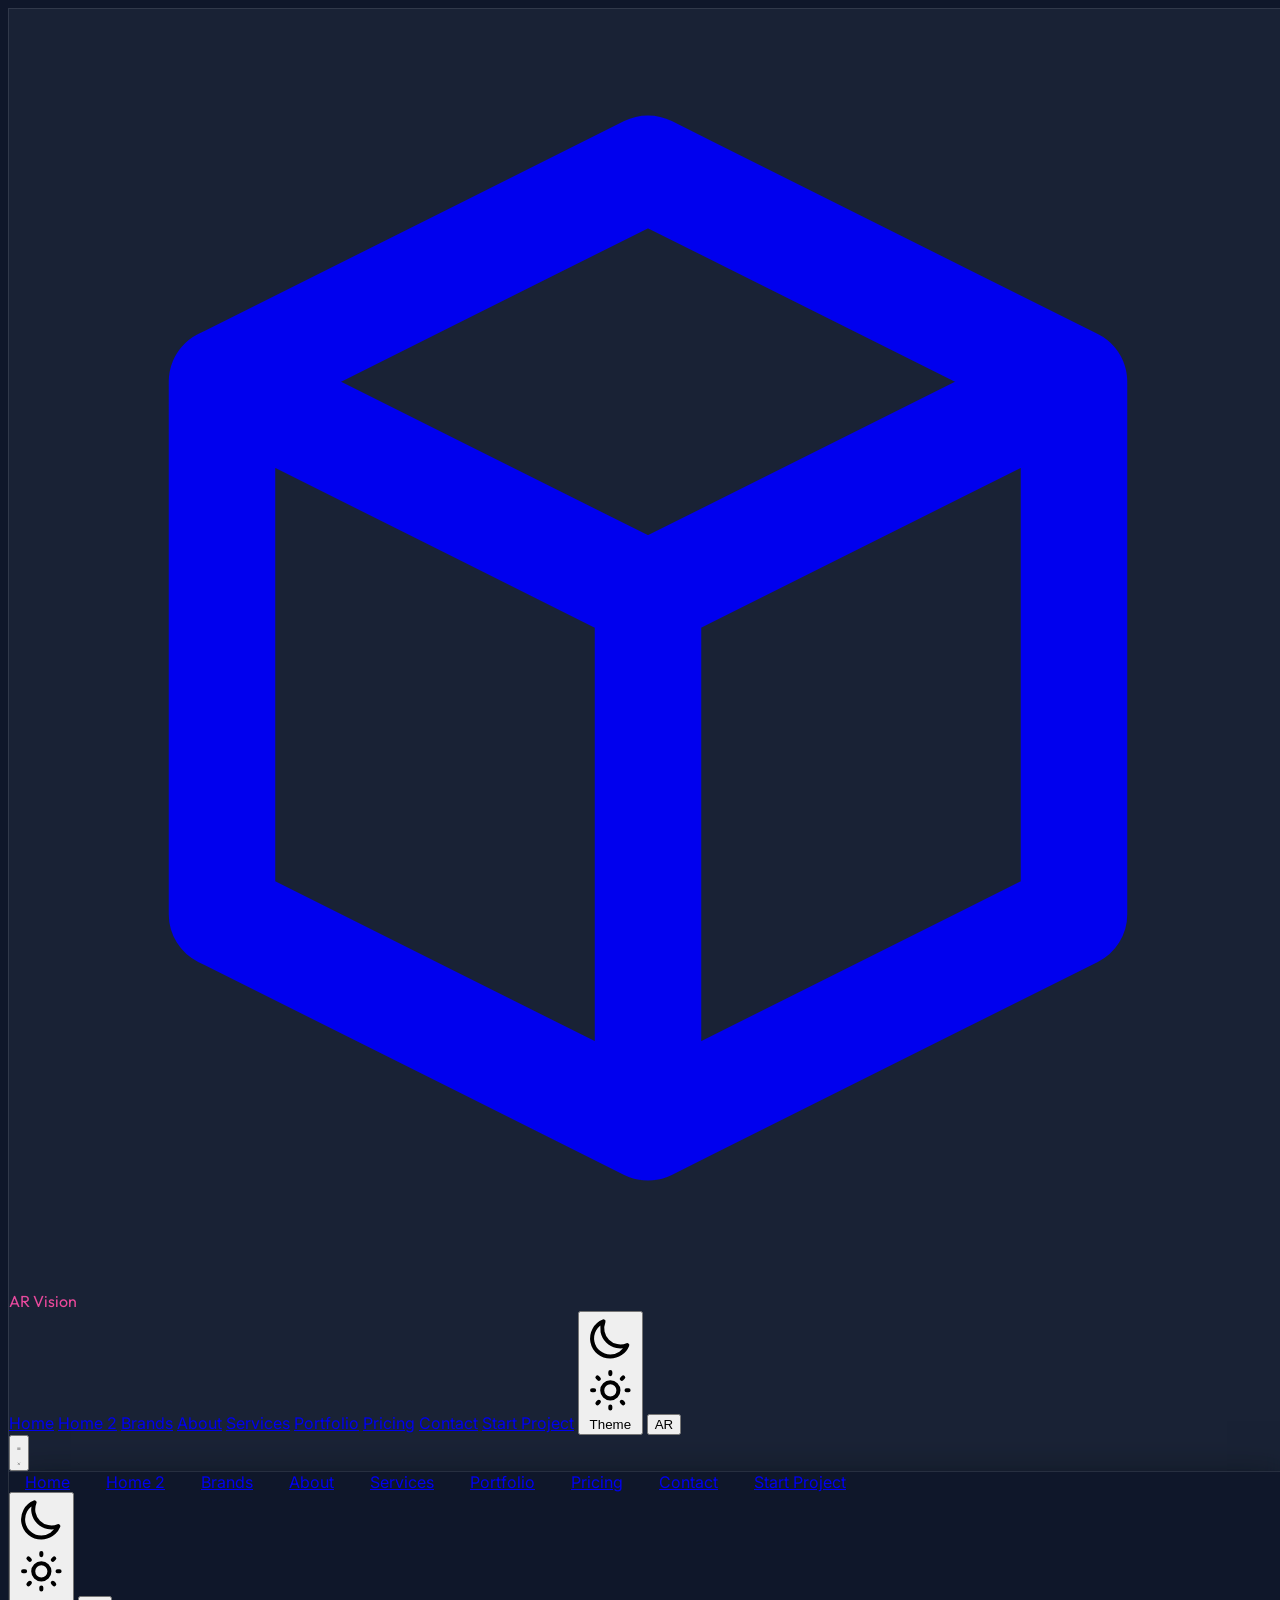
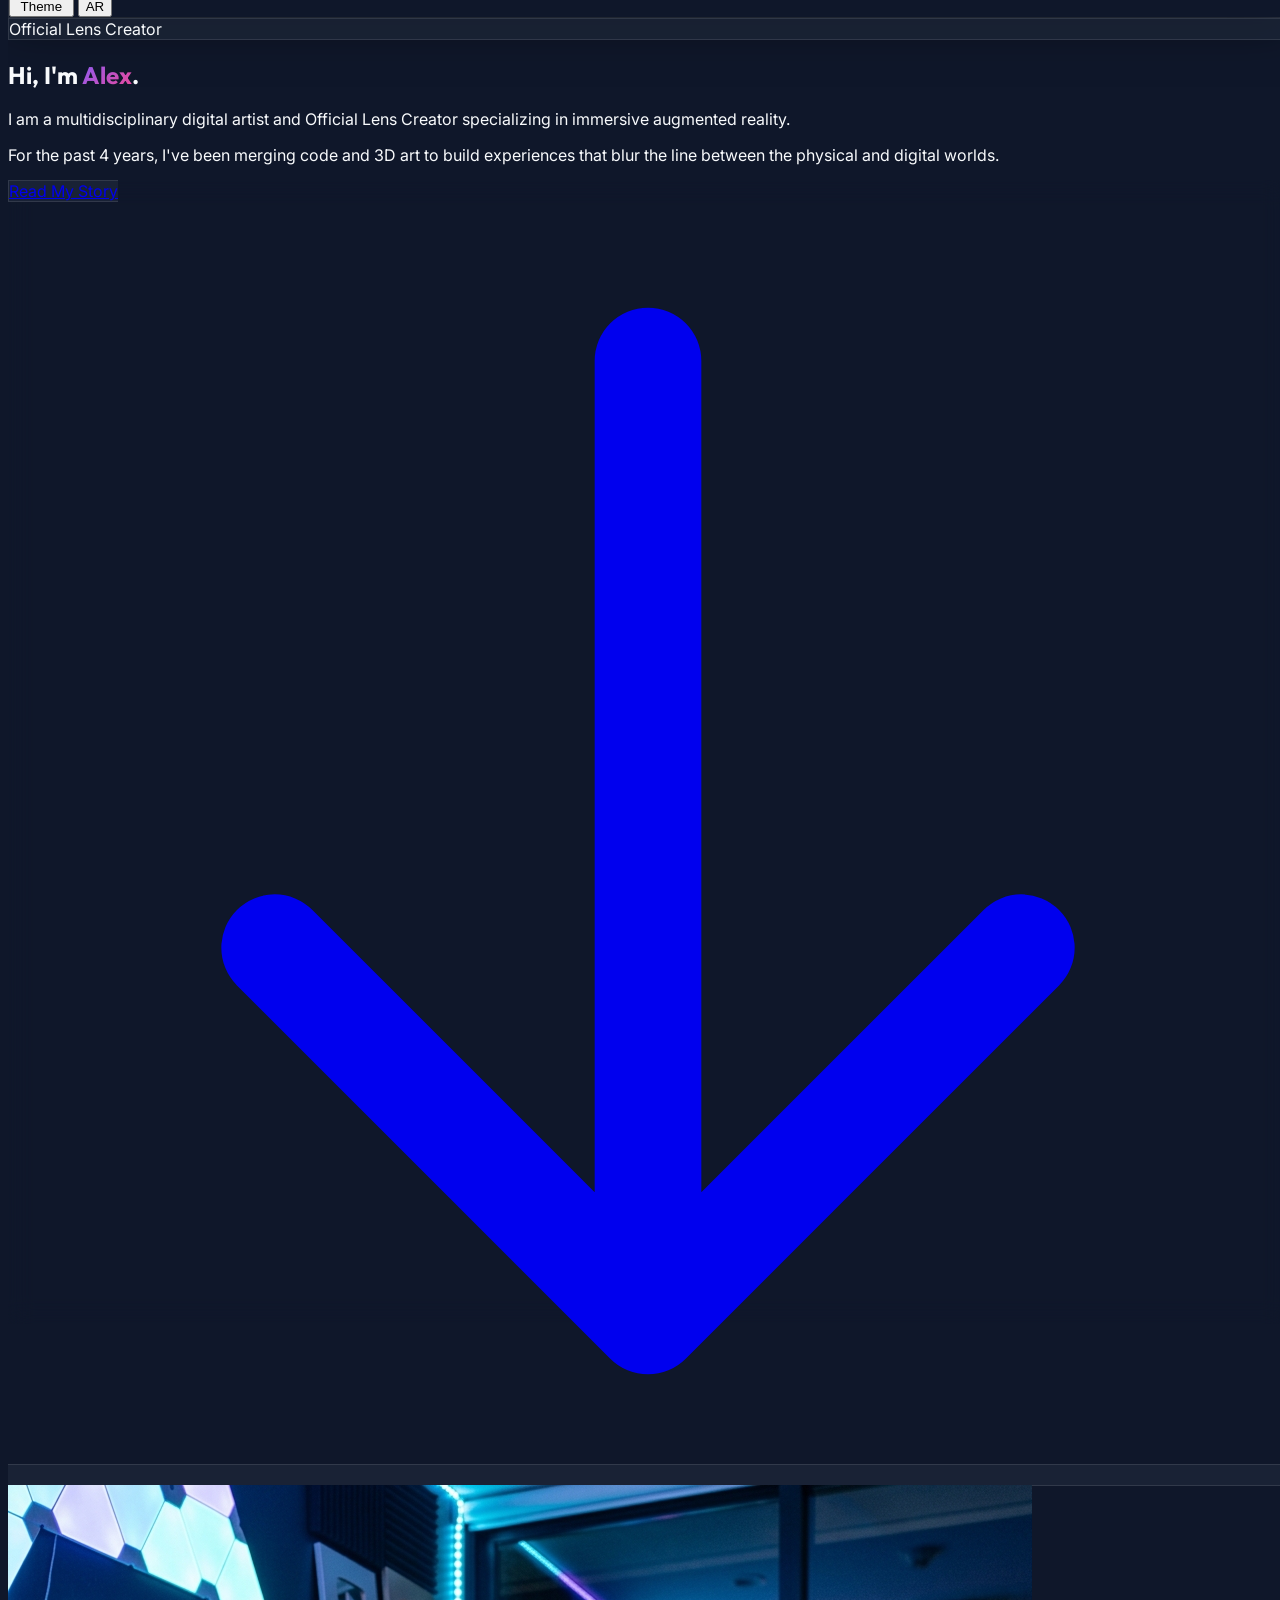
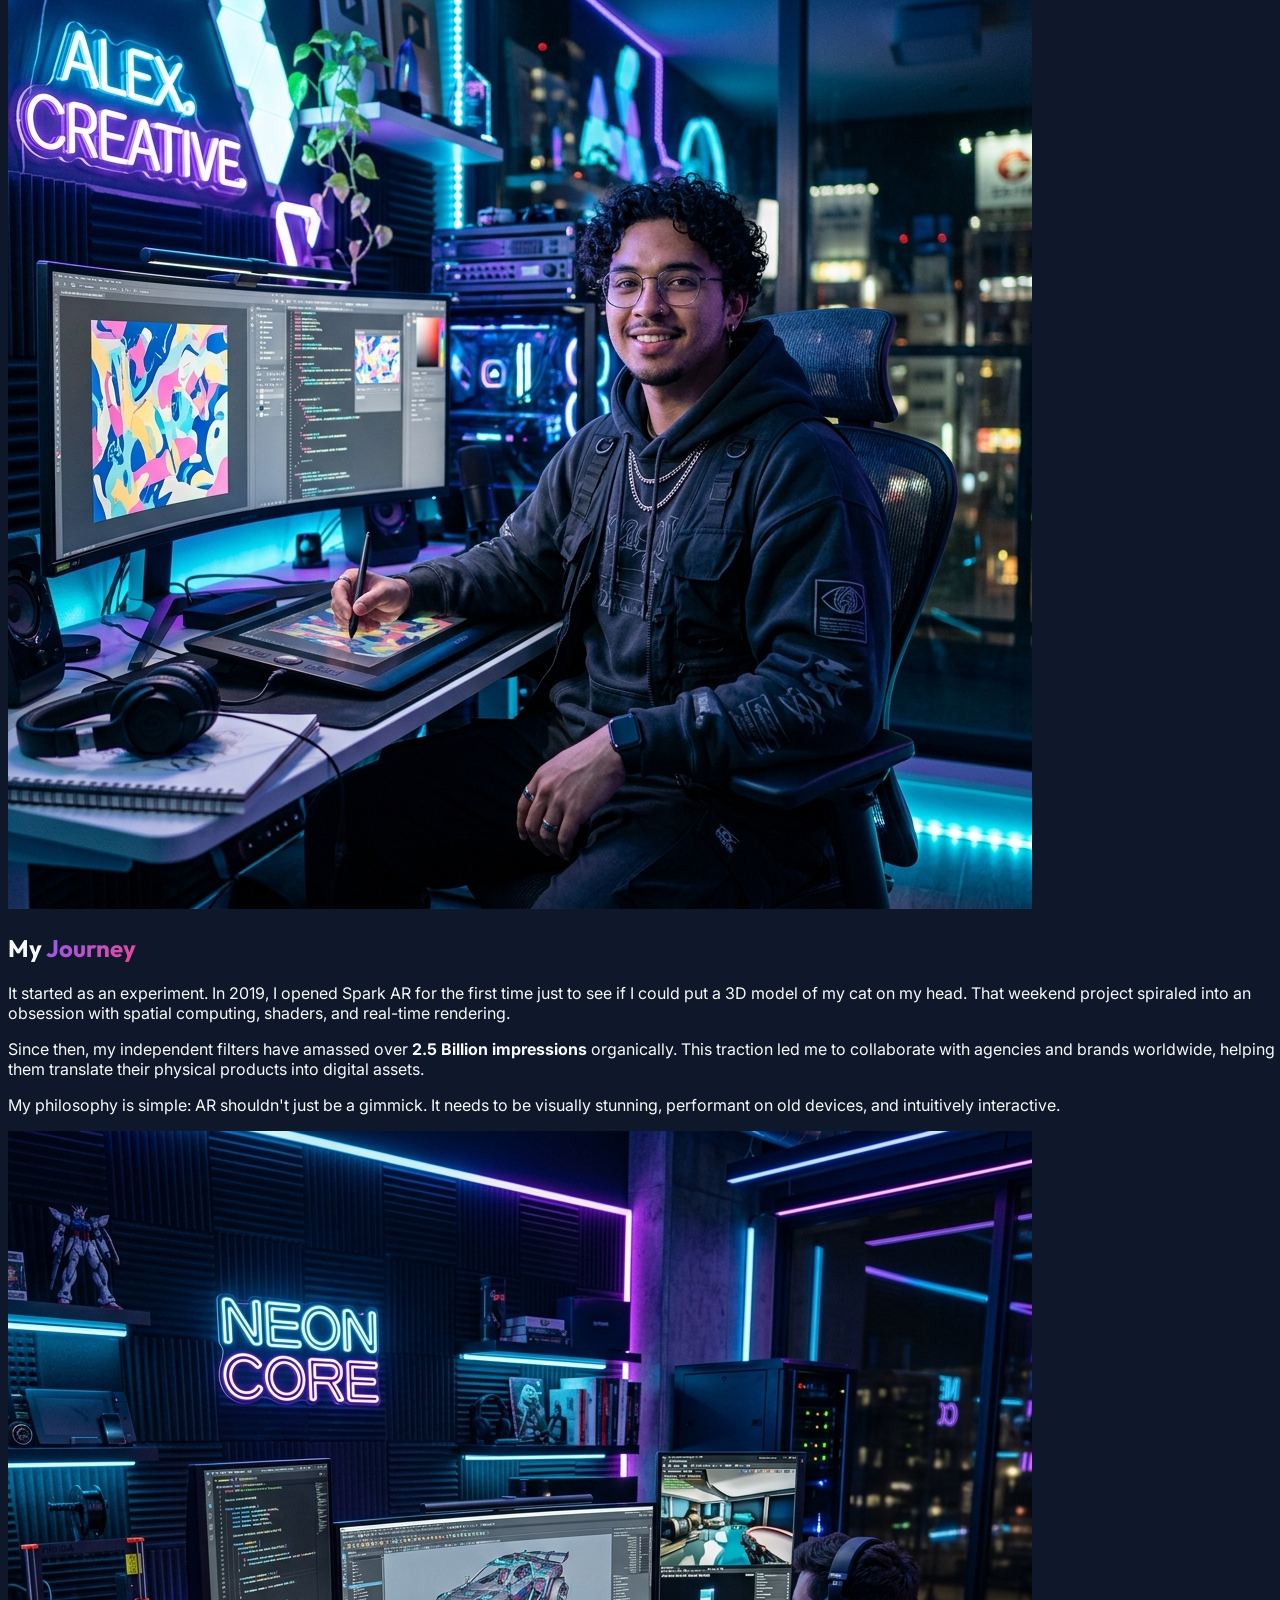
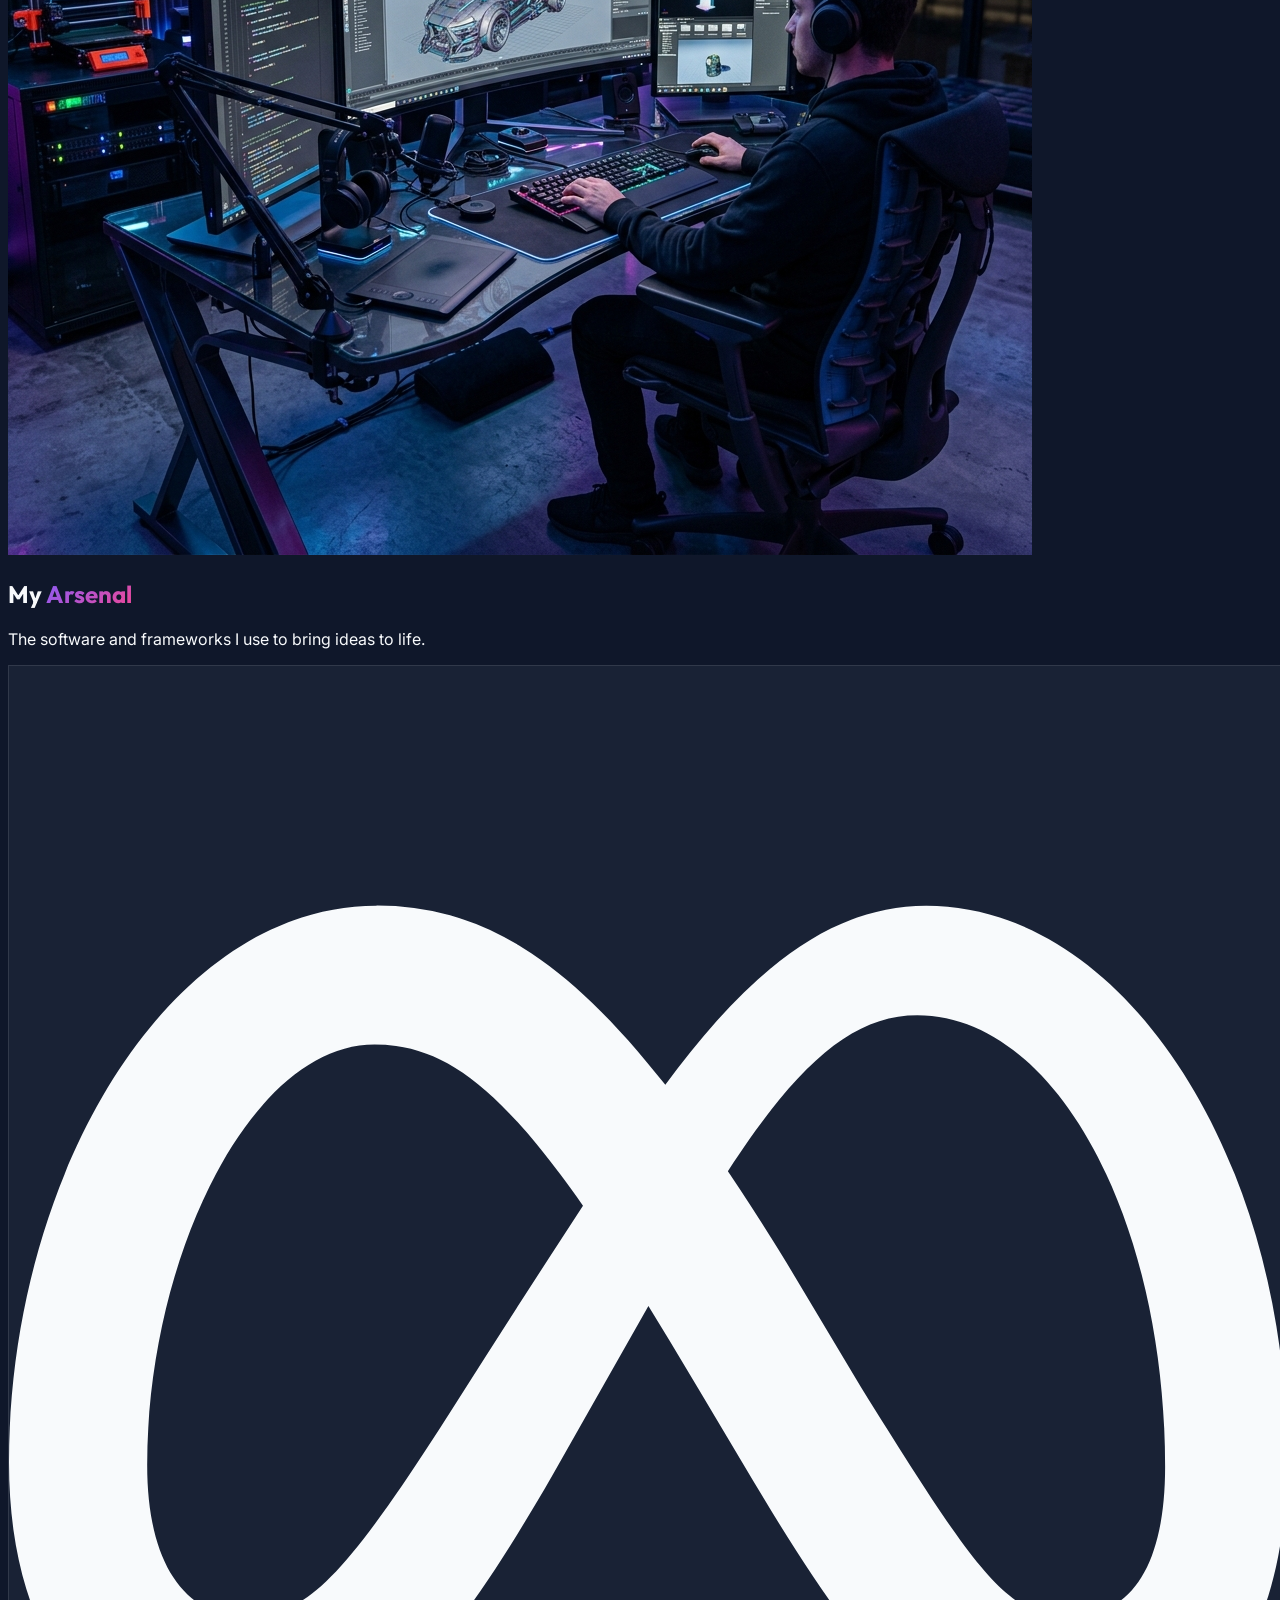
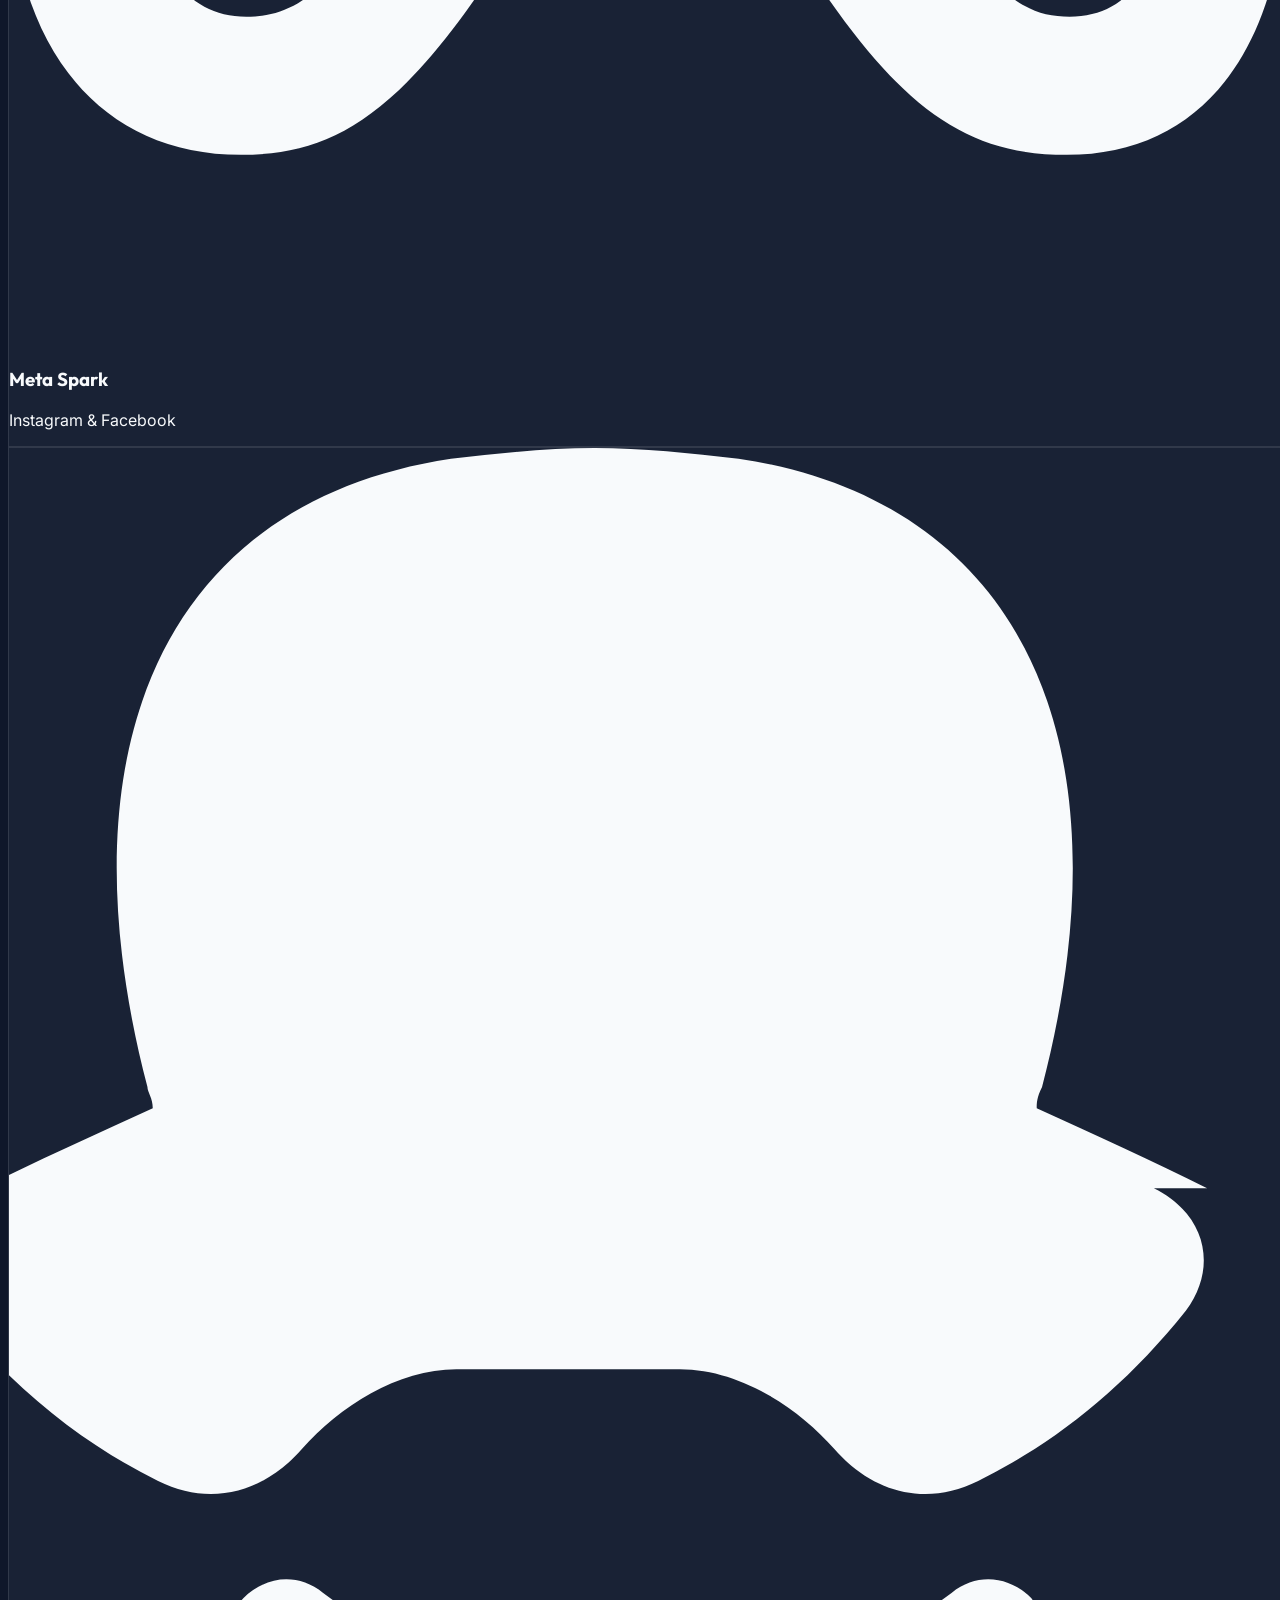
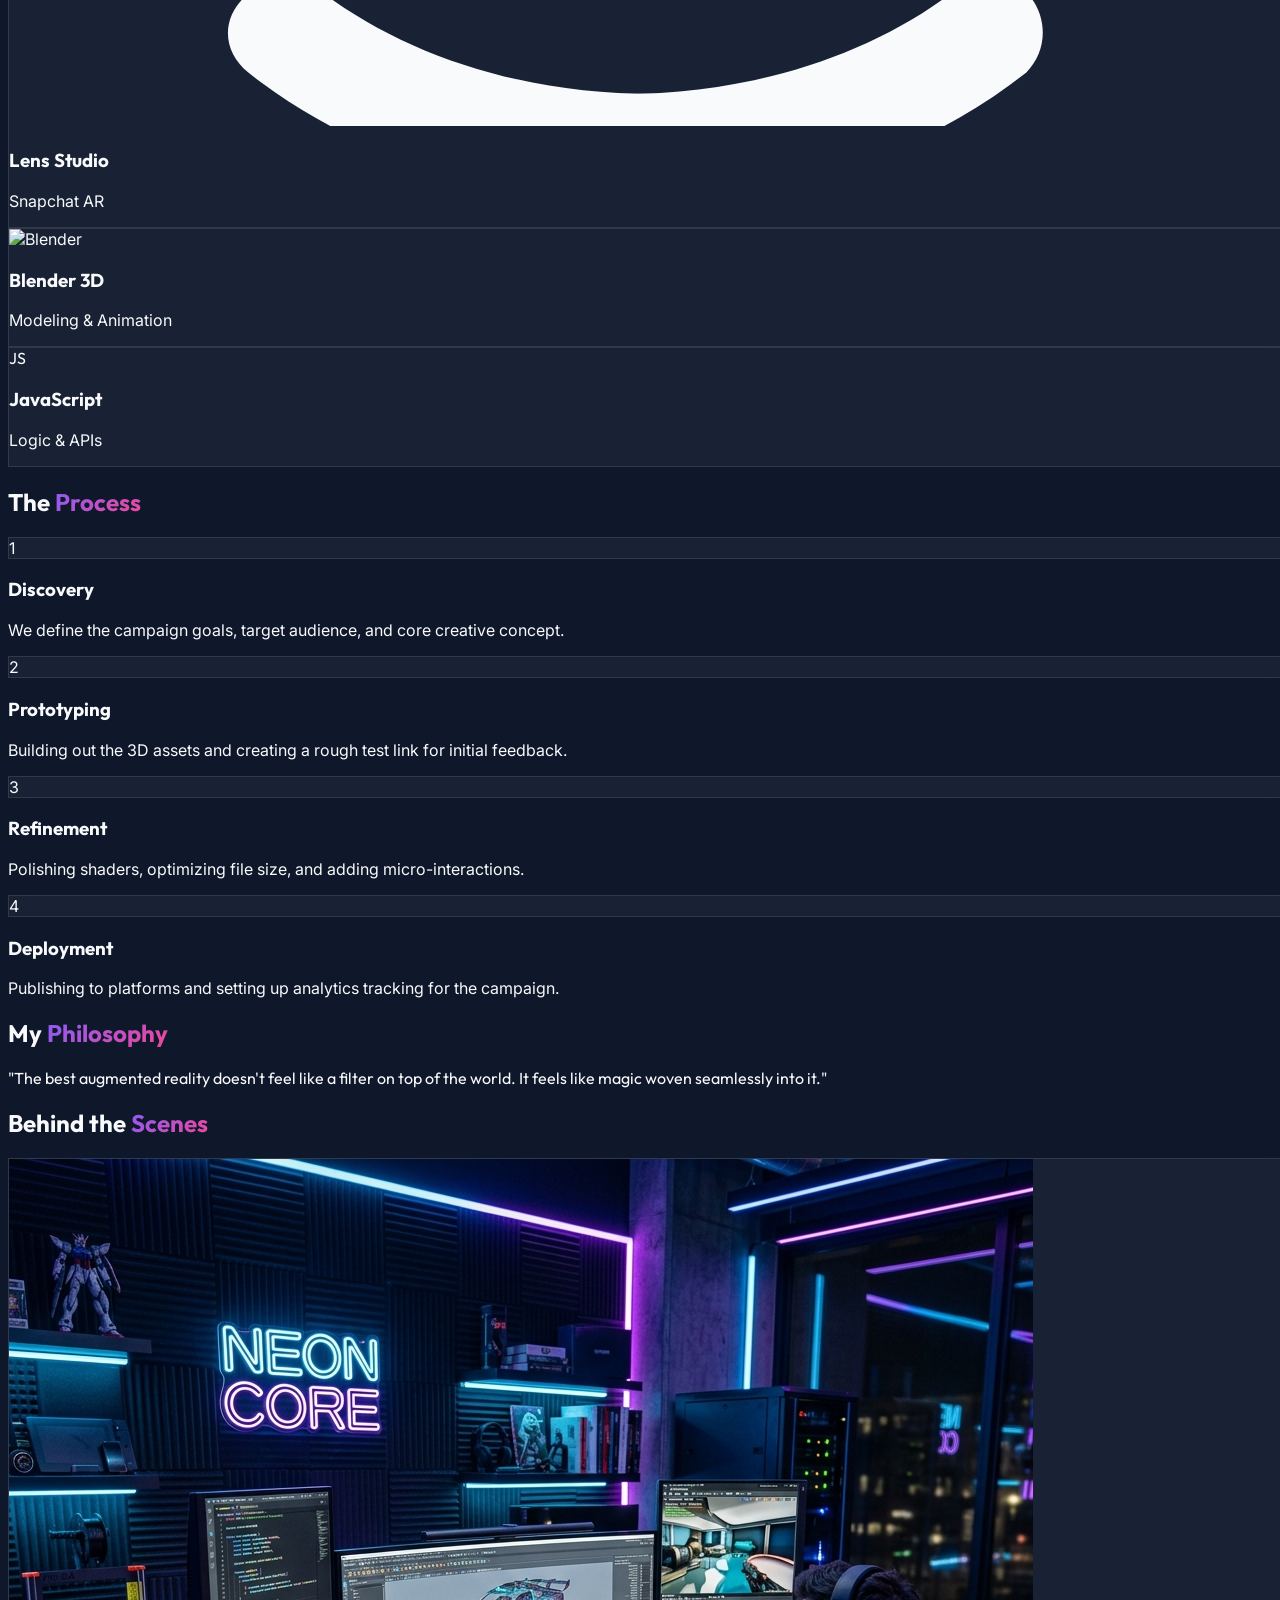
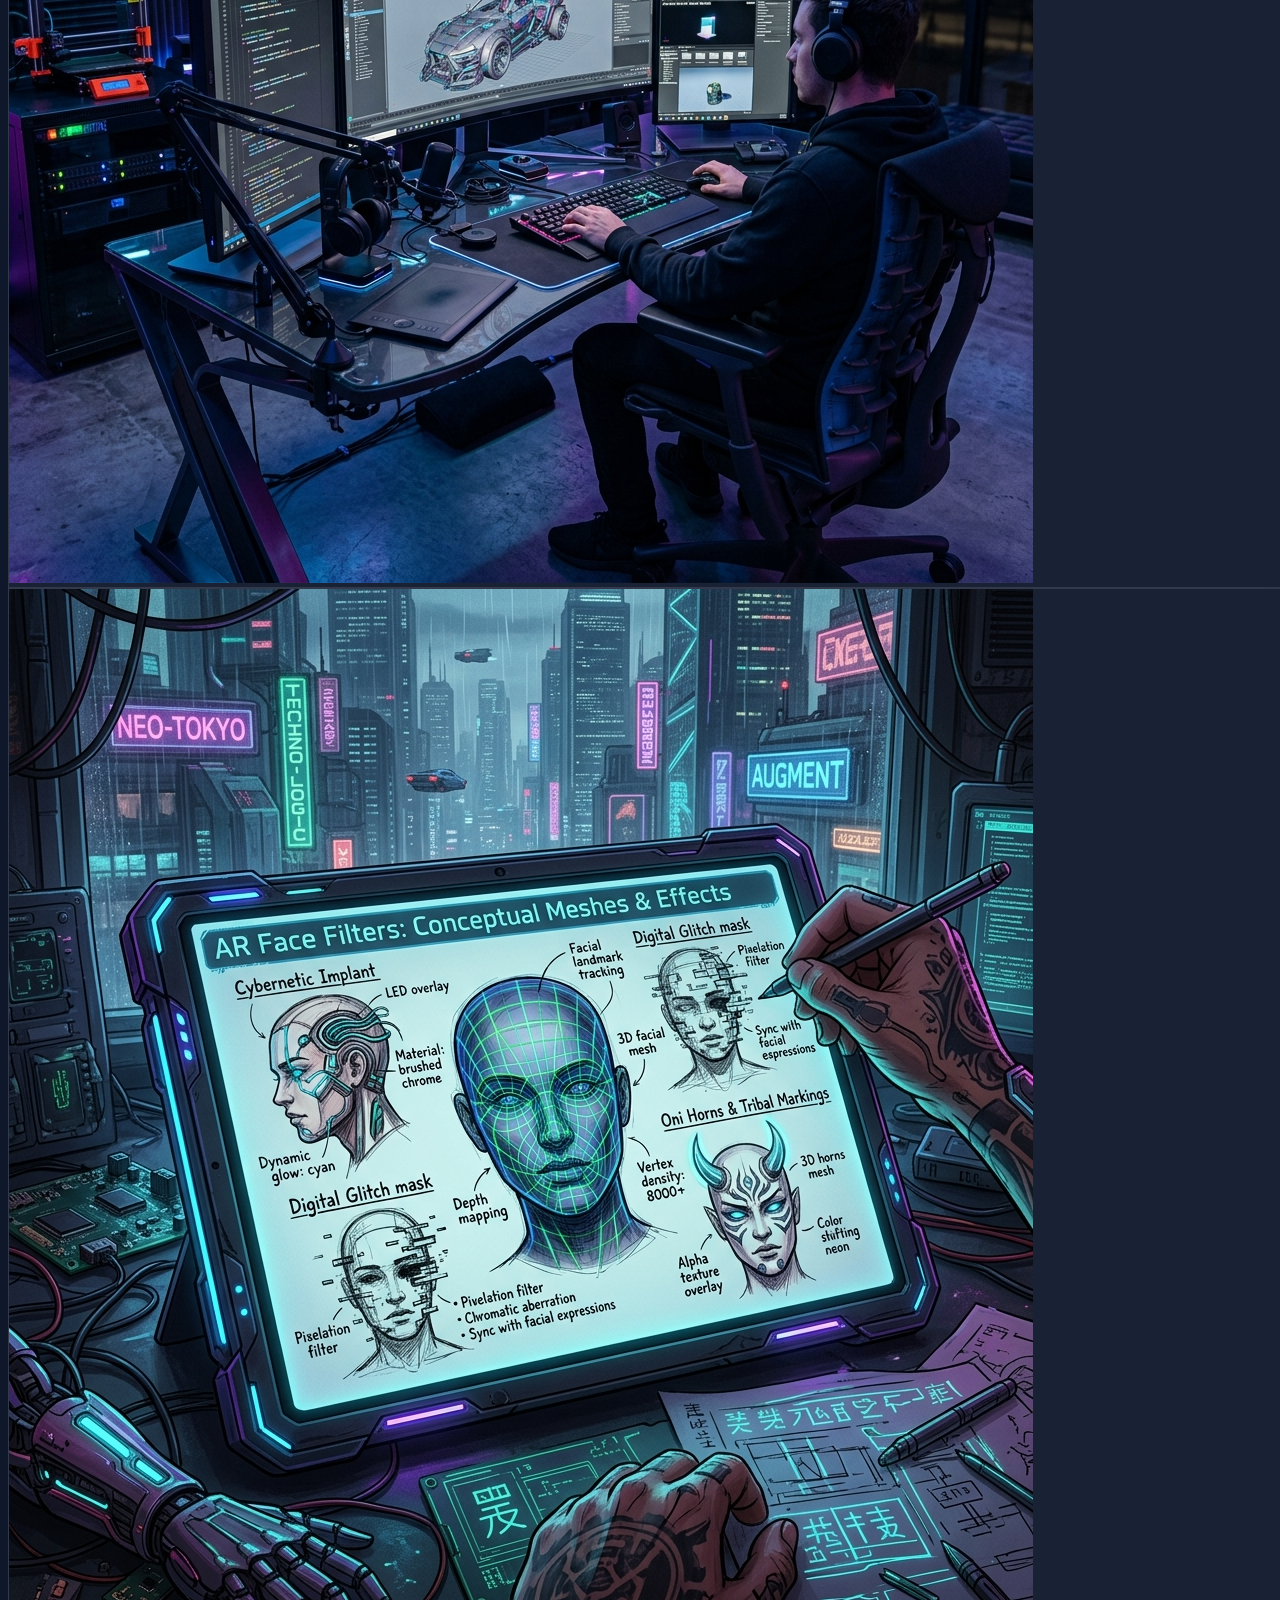
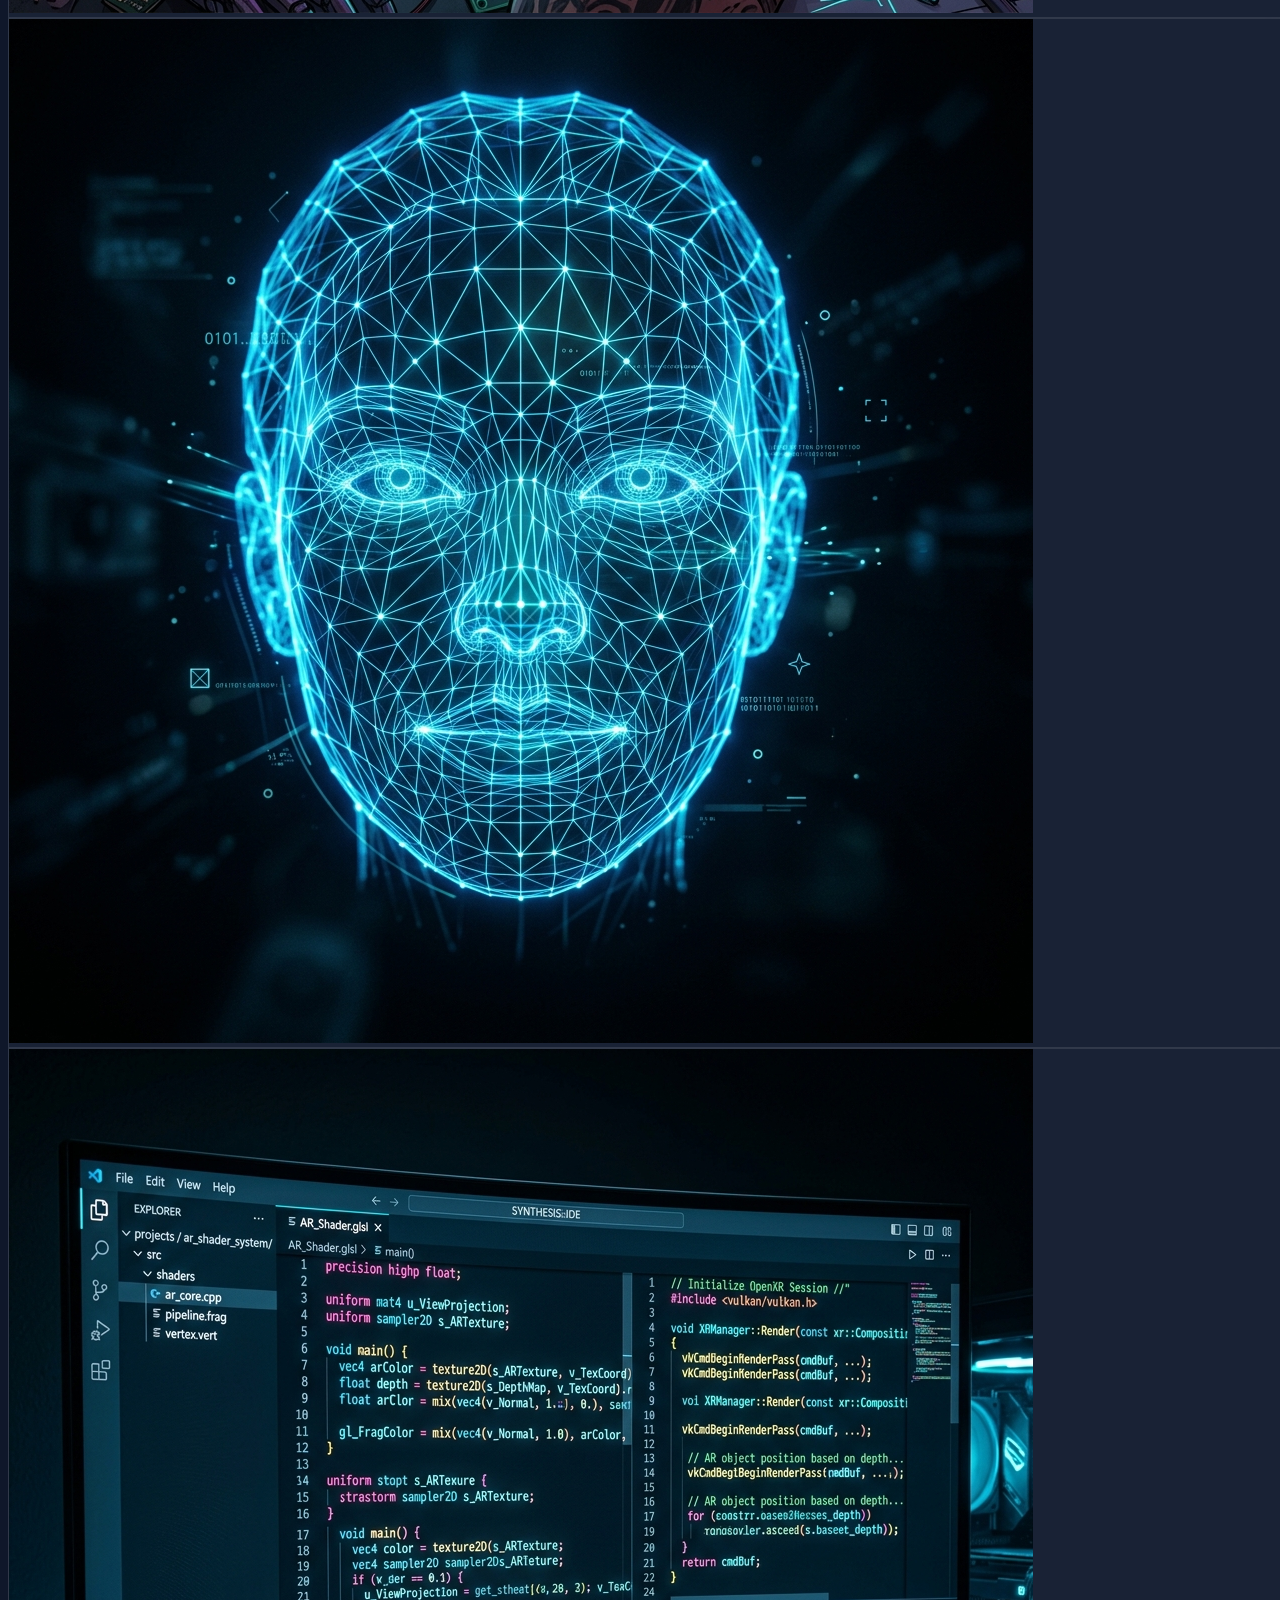
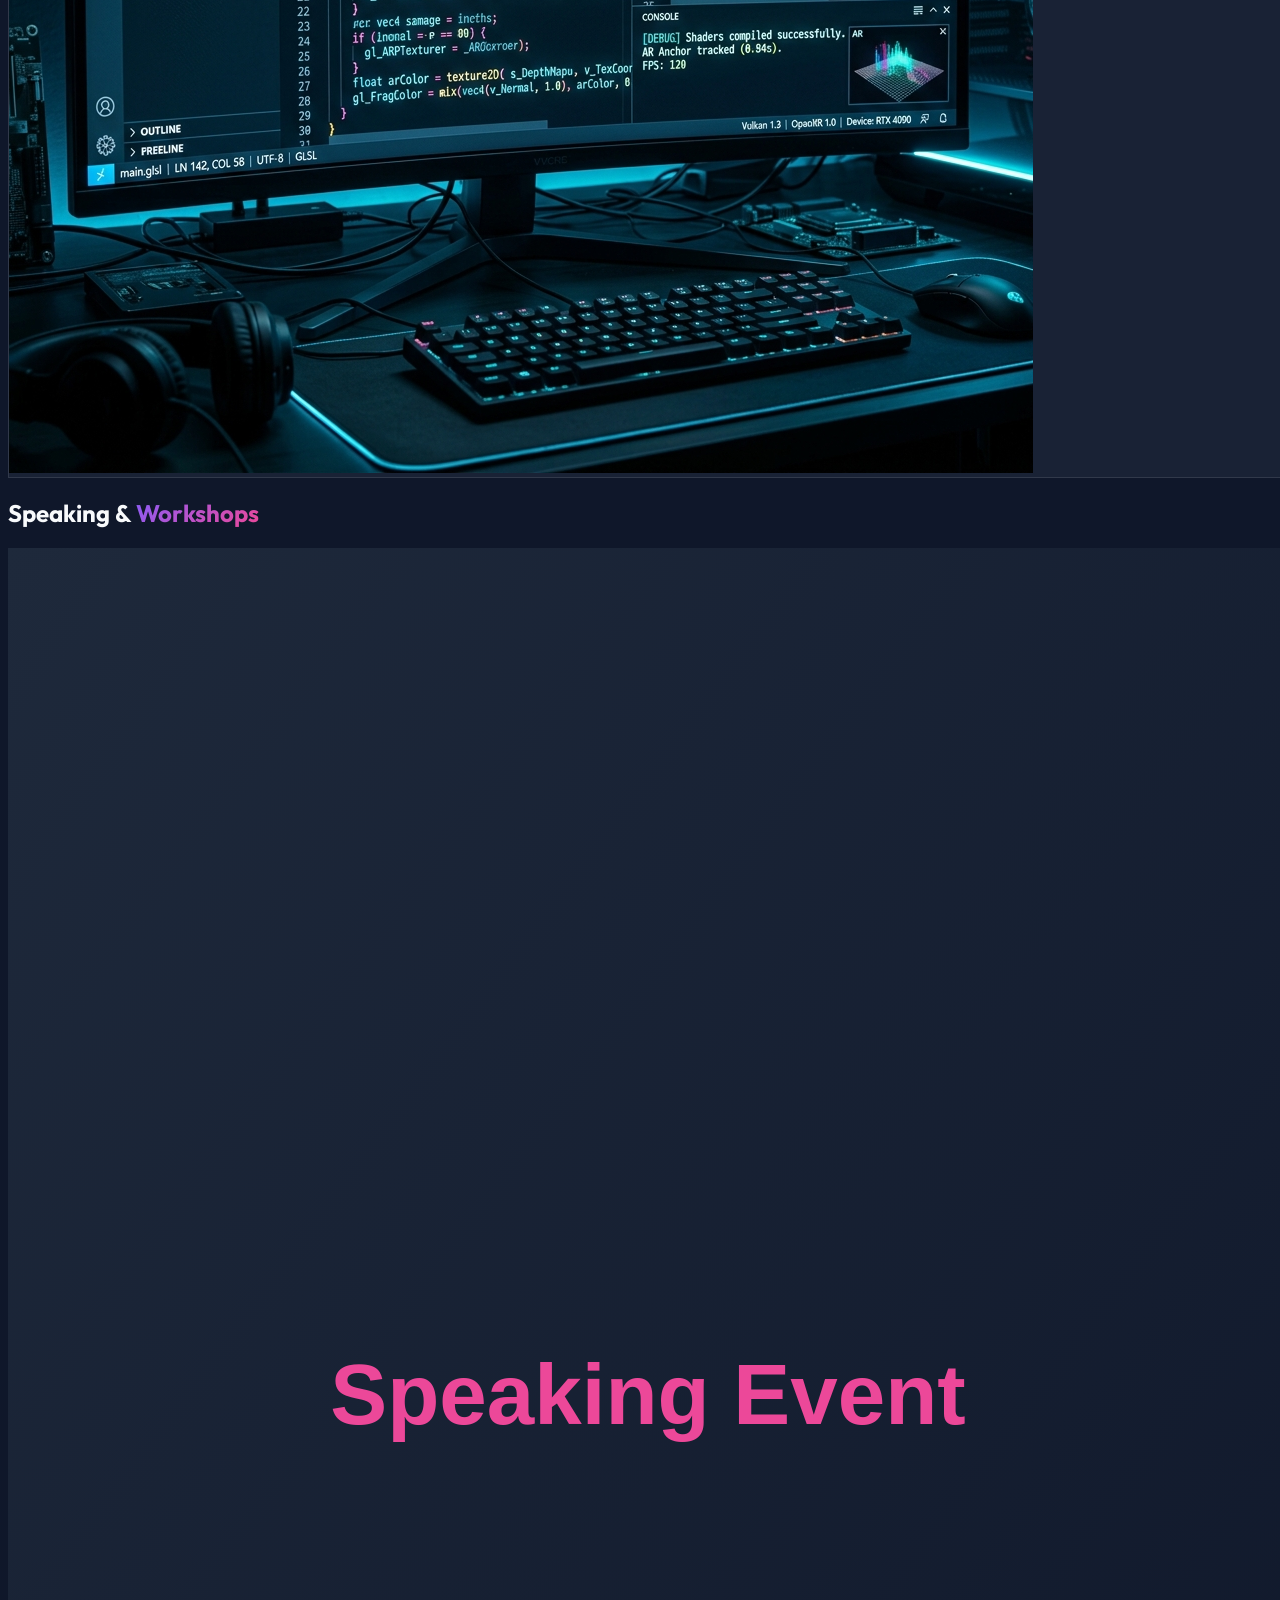
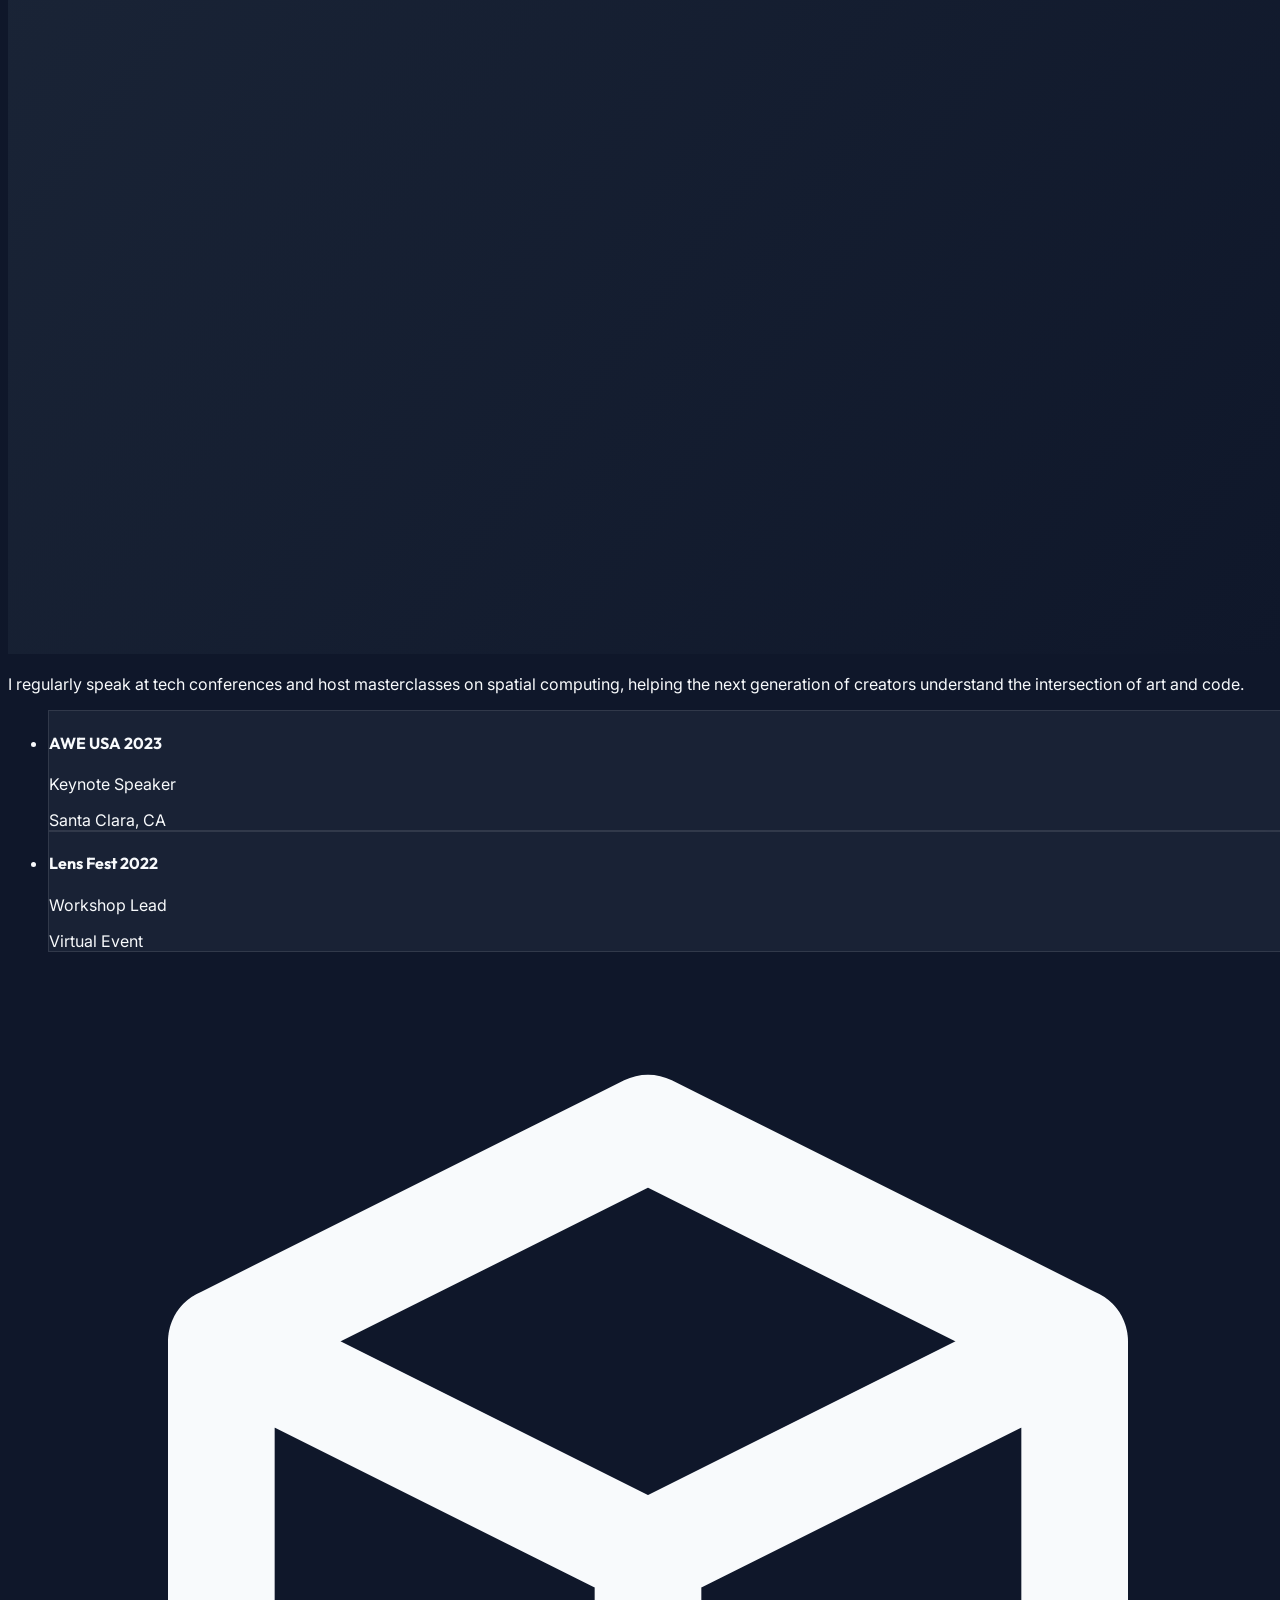
==== commit b7af0f40: "CHNAGE THE CSS" ====
--- a/about.html
+++ b/about.html
@@ -47,7 +47,7 @@
                 <div class="hidden xl:flex space-x-8 items-center">
                     <a href="index.html" class="nav-link text-muted hover:text-strong font-medium">Home</a>
                     <a href="home2.html" class="nav-link text-muted hover:text-strong font-medium">Home 2</a>
-                    <a href="home2.html" class="nav-link text-muted hover:text-strong font-medium">Brands</a>
+                    <a href="brands.html" class="nav-link text-muted hover:text-strong font-medium">Brands</a>
                     <a href="about.html" class="nav-link text-strong font-medium">About</a>
                     <a href="service.html" class="nav-link text-muted hover:text-strong font-medium">Services</a>
                     <a href="portfolio.html" class="nav-link text-muted hover:text-strong font-medium">Portfolio</a>
@@ -59,9 +59,8 @@
                         <svg id="theme-icon-sun" class="w-4 h-4 hidden" fill="none" viewBox="0 0 24 24" stroke="currentColor"><path stroke-linecap="round" stroke-linejoin="round" stroke-width="2" d="M12 3v1m0 16v1m9-9h-1M4 12H3m15.364 6.364l-.707-.707M6.343 6.343l-.707-.707m12.728 0l-.707.707M6.343 17.657l-.707.707M16 12a4 4 0 11-8 0 4 4 0 018 0z"></path></svg>
                         <span class="text-[10px] uppercase font-bold tracking-wider text-strong opacity-80 group-hover:opacity-100">Theme</span>
                     </button>
-                    <button id="rtl-toggle-desktop" class="flex items-center gap-2 bg-surface border border-divider hover:border-primary/50 text-muted hover:text-main focus:outline-none px-3 py-1.5 rounded-full transition-all group shadow-sm" title="Toggle RTL">
-                        <svg class="w-4 h-4" fill="none" viewBox="0 0 24 24" stroke="currentColor"><path stroke-linecap="round" stroke-linejoin="round" stroke-width="2" d="M3 5h12M9 3v2m1.048 9.5A18.022 18.022 0 016.412 9m6.088 9h7M11 21l5-10 5 10M12.751 5C11.783 10.77 8.07 15.61 3 18.129"></path></svg>
-                        <span class="text-[10px] uppercase font-bold tracking-wider text-strong opacity-80 group-hover:opacity-100">AR</span>
+                    <button id="rtl-toggle-desktop" class="text-muted hover:text-strong font-bold uppercase tracking-wider text-xs focus:outline-none transition-colors px-2" title="Toggle RTL">
+                        RTL
                     </button>
 </div>
                 <!-- Mobile Menu Button -->
@@ -82,7 +81,7 @@
             <div class="px-2 pt-2 pb-3 space-y-1 sm:px-3 flex flex-col">
                 <a href="index.html" class="text-muted hover:text-strong block px-3 py-2 rounded-md text-base font-medium">Home</a>
                 <a href="home2.html" class="text-muted hover:text-strong block px-3 py-2 rounded-md text-base font-medium">Home 2</a>
-                <a href="home2.html" class="text-muted hover:text-strong block px-3 py-2 rounded-md text-base font-medium">Brands</a>
+                <a href="brands.html" class="text-muted hover:text-strong block px-3 py-2 rounded-md text-base font-medium">Brands</a>
                 <a href="about.html" class="text-strong block px-3 py-2 rounded-md text-base font-medium">About</a>
                 <a href="service.html" class="text-muted hover:text-strong block px-3 py-2 rounded-md text-base font-medium">Services</a>
                 <a href="portfolio.html" class="text-muted hover:text-strong block px-3 py-2 rounded-md text-base font-medium">Portfolio</a>
@@ -95,9 +94,8 @@
                         <svg id="theme-icon-sun" class="w-5 h-5 hidden" fill="none" viewBox="0 0 24 24" stroke="currentColor"><path stroke-linecap="round" stroke-linejoin="round" stroke-width="2" d="M12 3v1m0 16v1m9-9h-1M4 12H3m15.364 6.364l-.707-.707M6.343 6.343l-.707-.707m12.728 0l-.707.707M6.343 17.657l-.707.707M16 12a4 4 0 11-8 0 4 4 0 018 0z"></path></svg>
                         <span class="text-xs font-bold uppercase tracking-wider text-strong">Theme</span>
                     </button>
-                    <button id="rtl-toggle-mobile" class="text-muted hover:text-main focus:outline-none p-2 border border-divider rounded-md flex-1 flex justify-center items-center gap-2 transition-colors">
-                        <svg class="w-5 h-5" fill="none" viewBox="0 0 24 24" stroke="currentColor"><path stroke-linecap="round" stroke-linejoin="round" stroke-width="2" d="M3 5h12M9 3v2m1.048 9.5A18.022 18.022 0 016.412 9m6.088 9h7M11 21l5-10 5 10M12.751 5C11.783 10.77 8.07 15.61 3 18.129"></path></svg>
-                        <span class="text-xs font-bold uppercase tracking-wider text-strong">AR</span>
+                    <button id="rtl-toggle-mobile" class="text-muted hover:text-strong font-bold uppercase tracking-wider text-xs focus:outline-none p-2 transition-colors flex-1 text-center border border-divider rounded-md">
+                        RTL
                     </button>
                 </div>
 </div>
@@ -137,12 +135,20 @@
 
     <!-- SECTION 2: The Story -->
     <section id="story" class="py-24 bg-surface">
-        <div class="max-w-4xl mx-auto px-4 text-center">
-            <h2 class="text-3xl font-bold font-display mb-8" data-aos="fade-up">My <span class="text-gradient">Journey</span></h2>
-            <div class="space-y-8 text-muted text-lg leading-relaxed text-left" data-aos="fade-up" data-aos-delay="100">
-                <p>It started as an experiment. In 2019, I opened Spark AR for the first time just to see if I could put a 3D model of my cat on my head. That weekend project spiraled into an obsession with spatial computing, shaders, and real-time rendering.</p>
-                <p>Since then, my independent filters have amassed over <strong class="text-strong">2.5 Billion impressions</strong> organically. This traction led me to collaborate with agencies and brands worldwide, helping them translate their physical products into digital assets.</p>
-                <p>My philosophy is simple: AR shouldn't just be a gimmick. It needs to be visually stunning, performant on old devices, and intuitively interactive.</p>
+        <div class="max-w-7xl mx-auto px-4 sm:px-6 lg:px-8">
+            <div class="grid grid-cols-1 lg:grid-cols-2 gap-12 items-center">
+                <div data-aos="fade-right">
+                    <h2 class="text-3xl font-bold font-display mb-8">My <span class="text-gradient">Journey</span></h2>
+                    <div class="space-y-6 text-muted text-lg leading-relaxed">
+                        <p>It started as an experiment. In 2019, I opened Spark AR for the first time just to see if I could put a 3D model of my cat on my head. That weekend project spiraled into an obsession with spatial computing, shaders, and real-time rendering.</p>
+                        <p>Since then, my independent filters have amassed over <strong class="text-strong">2.5 Billion impressions</strong> organically. This traction led me to collaborate with agencies and brands worldwide, helping them translate their physical products into digital assets.</p>
+                        <p>My philosophy is simple: AR shouldn't just be a gimmick. It needs to be visually stunning, performant on old devices, and intuitively interactive.</p>
+                    </div>
+                </div>
+                <div data-aos="fade-left" data-aos-delay="200" class="relative">
+                    <div class="absolute inset-0 bg-primary/10 rounded-[3rem] rotate-3 transform"></div>
+                    <img src="images/studio_setup.png" alt="My Studio Setup" class="relative rounded-[3rem] border border-divider shadow-2xl object-cover w-full h-[500px]">
+                </div>
             </div>
         </div>
     </section>
@@ -178,7 +184,7 @@
                 <!-- Tool 3 -->
                 <div class="glass p-8 rounded-2xl text-center hover:bg-strong hover:text-bg transition-colors group" data-aos="zoom-in" data-aos-delay="300">
                     <div class="w-16 h-16 mx-auto mb-4 flex items-center justify-center text-strong opacity-70 group-hover:text-bg transition-colors">
-                        <img src="https://upload.wikimedia.org/wikipedia/commons/0/0c/Blender_logo_no_text.svg" alt="Blender" class="w-12 h-12 object-contain group-hover:brightness-0 group-hover:invert transition-all">
+                        <img src="https://upload.wikimedia.org/wikipedia/commons/0/0c/Blender_logo_no_text.svg" alt="Blender" class="w-12 h-12 object-contain group-hover:brightness-0 group-hover:invert dark:group-hover:invert-0 transition-all">
                     </div>
                     <h3 class="font-bold text-strong mb-2 group-hover:text-bg transition-colors">Blender 3D</h3>
                     <p class="text-xs text-muted group-hover:text-bg/85 transition-colors">Modeling & Animation</p>
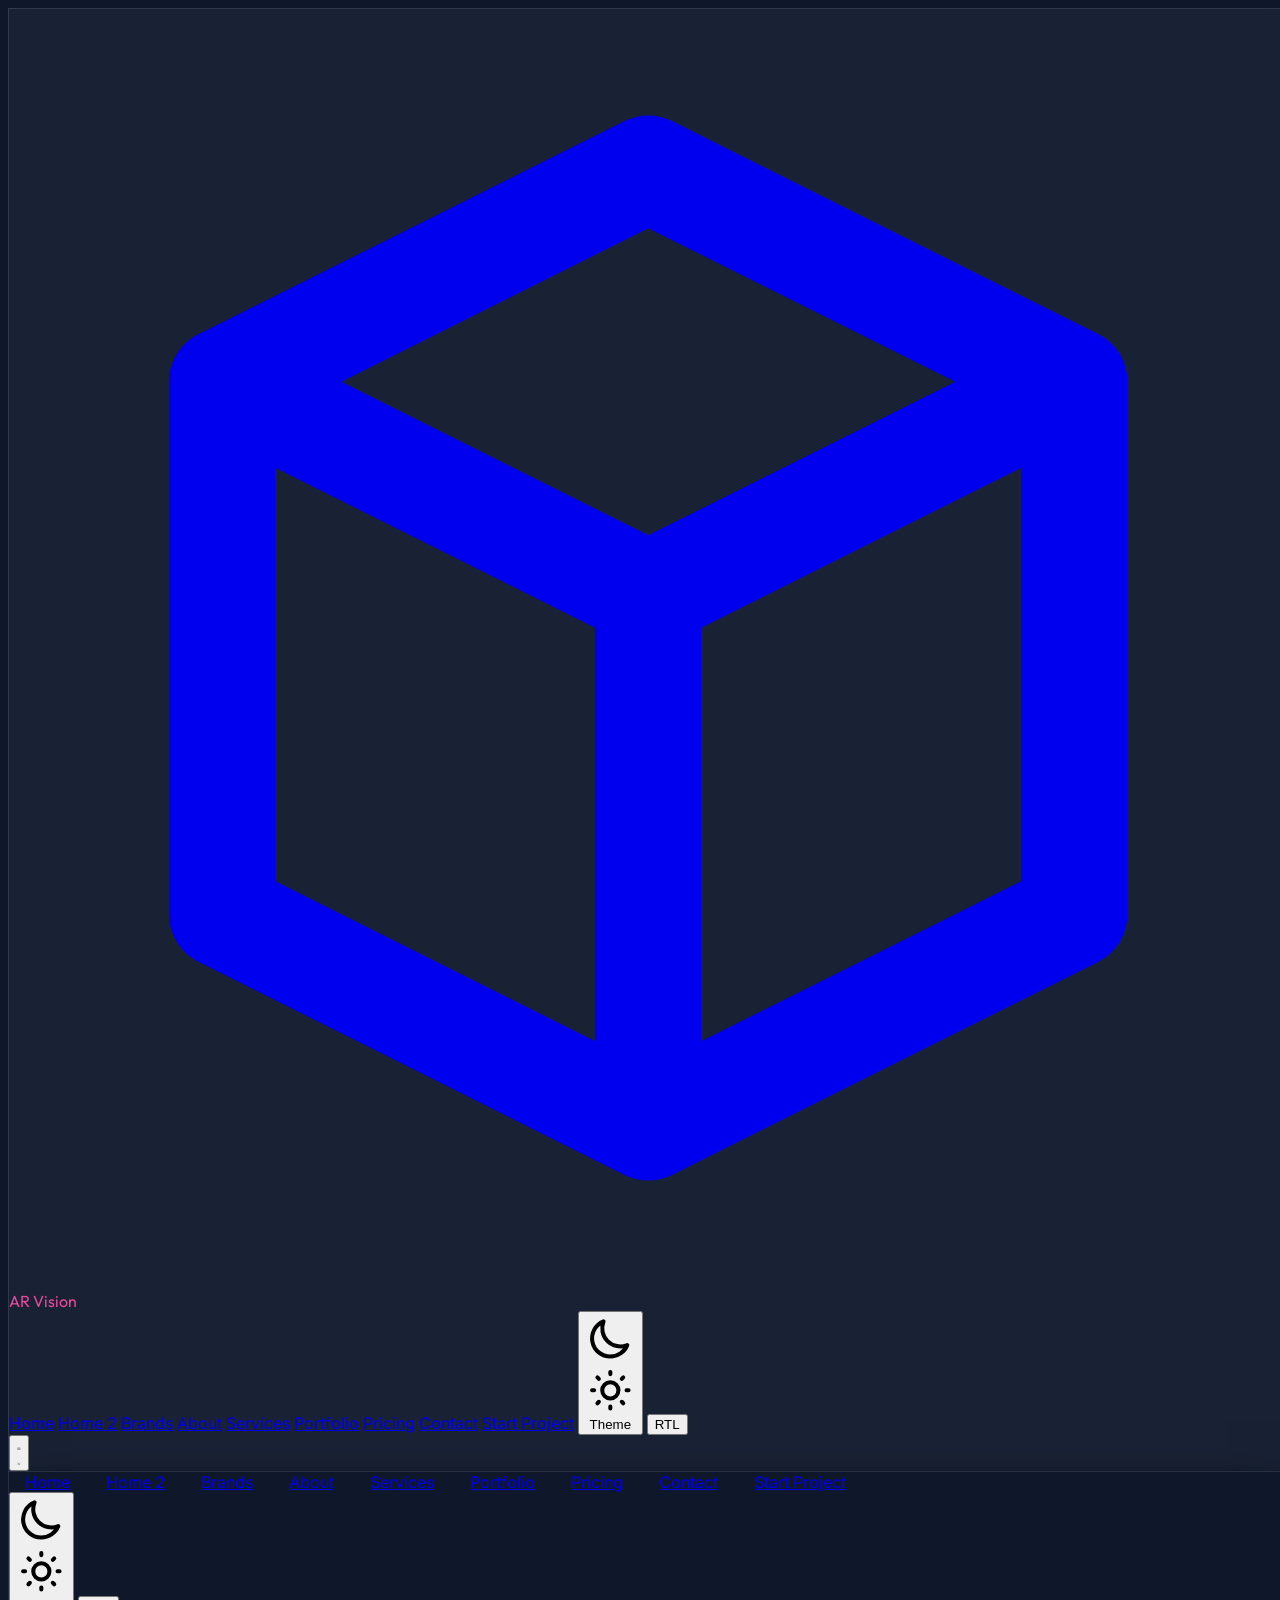
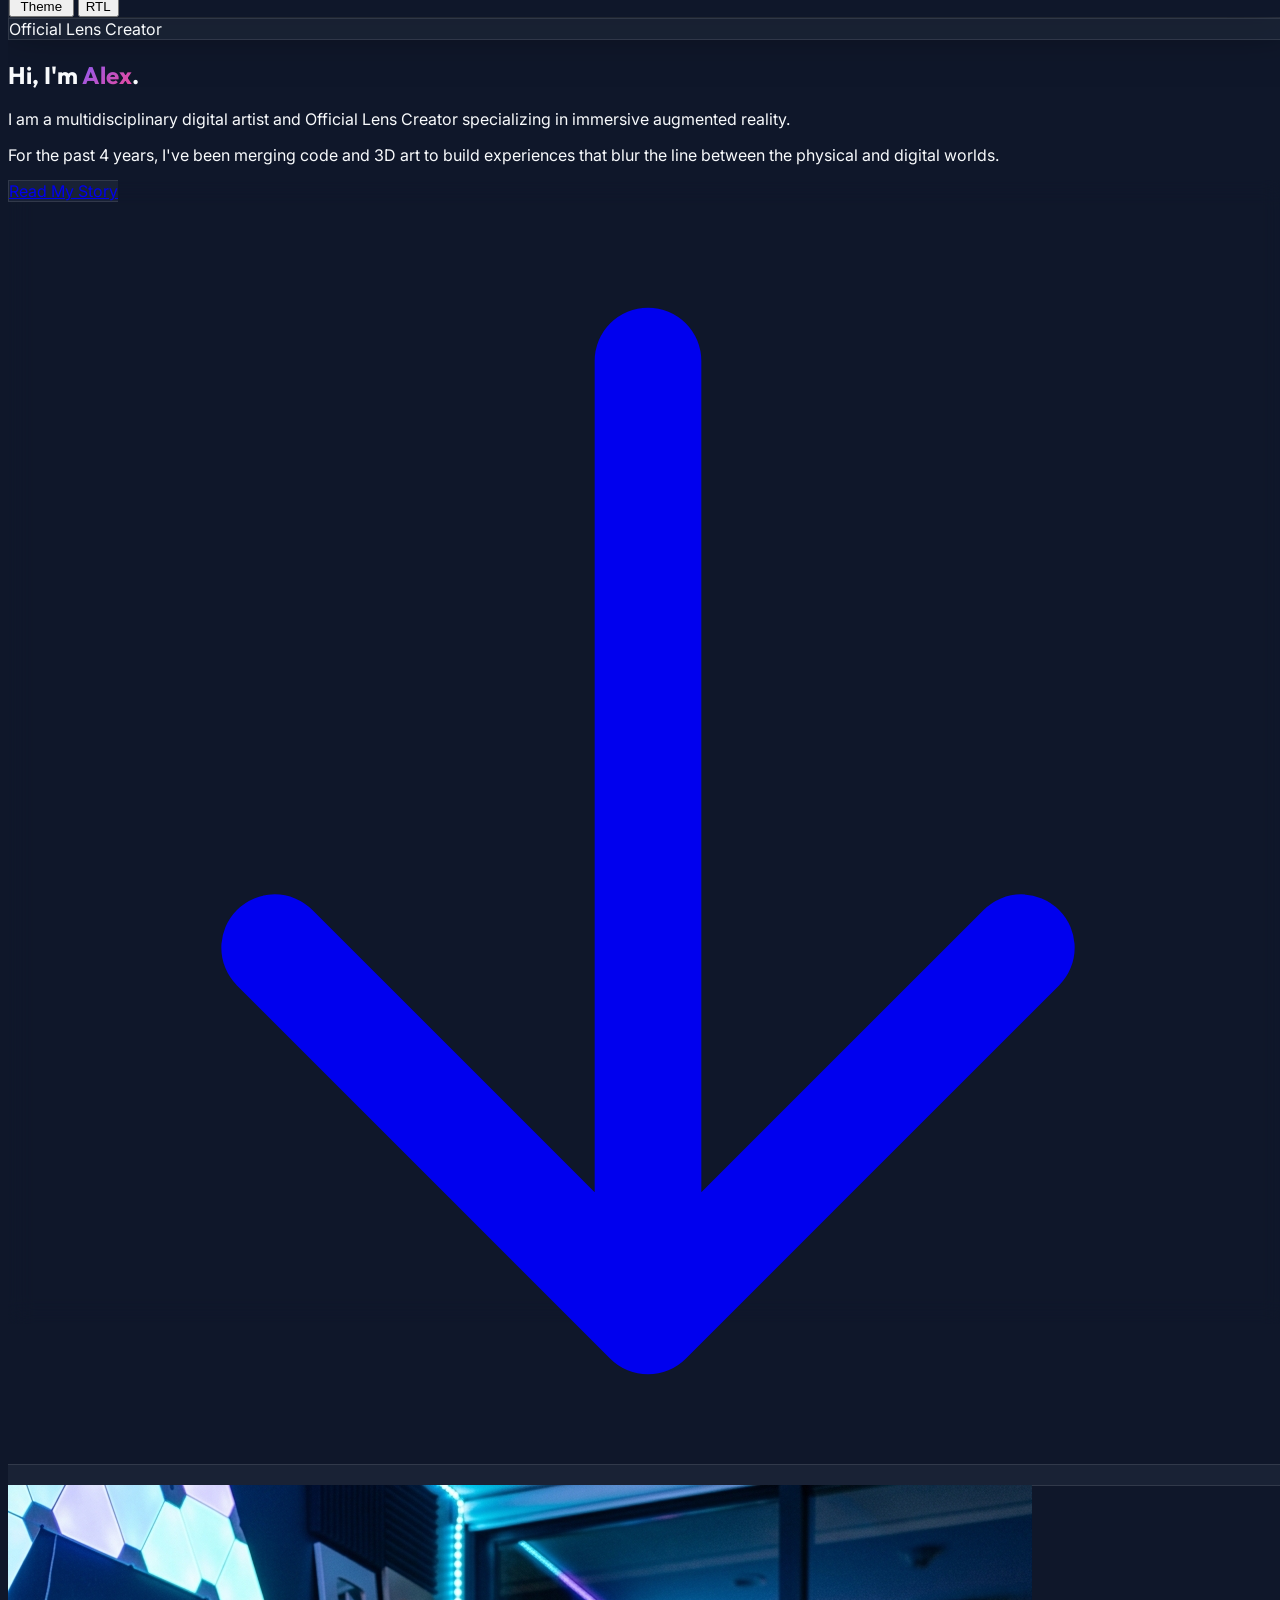
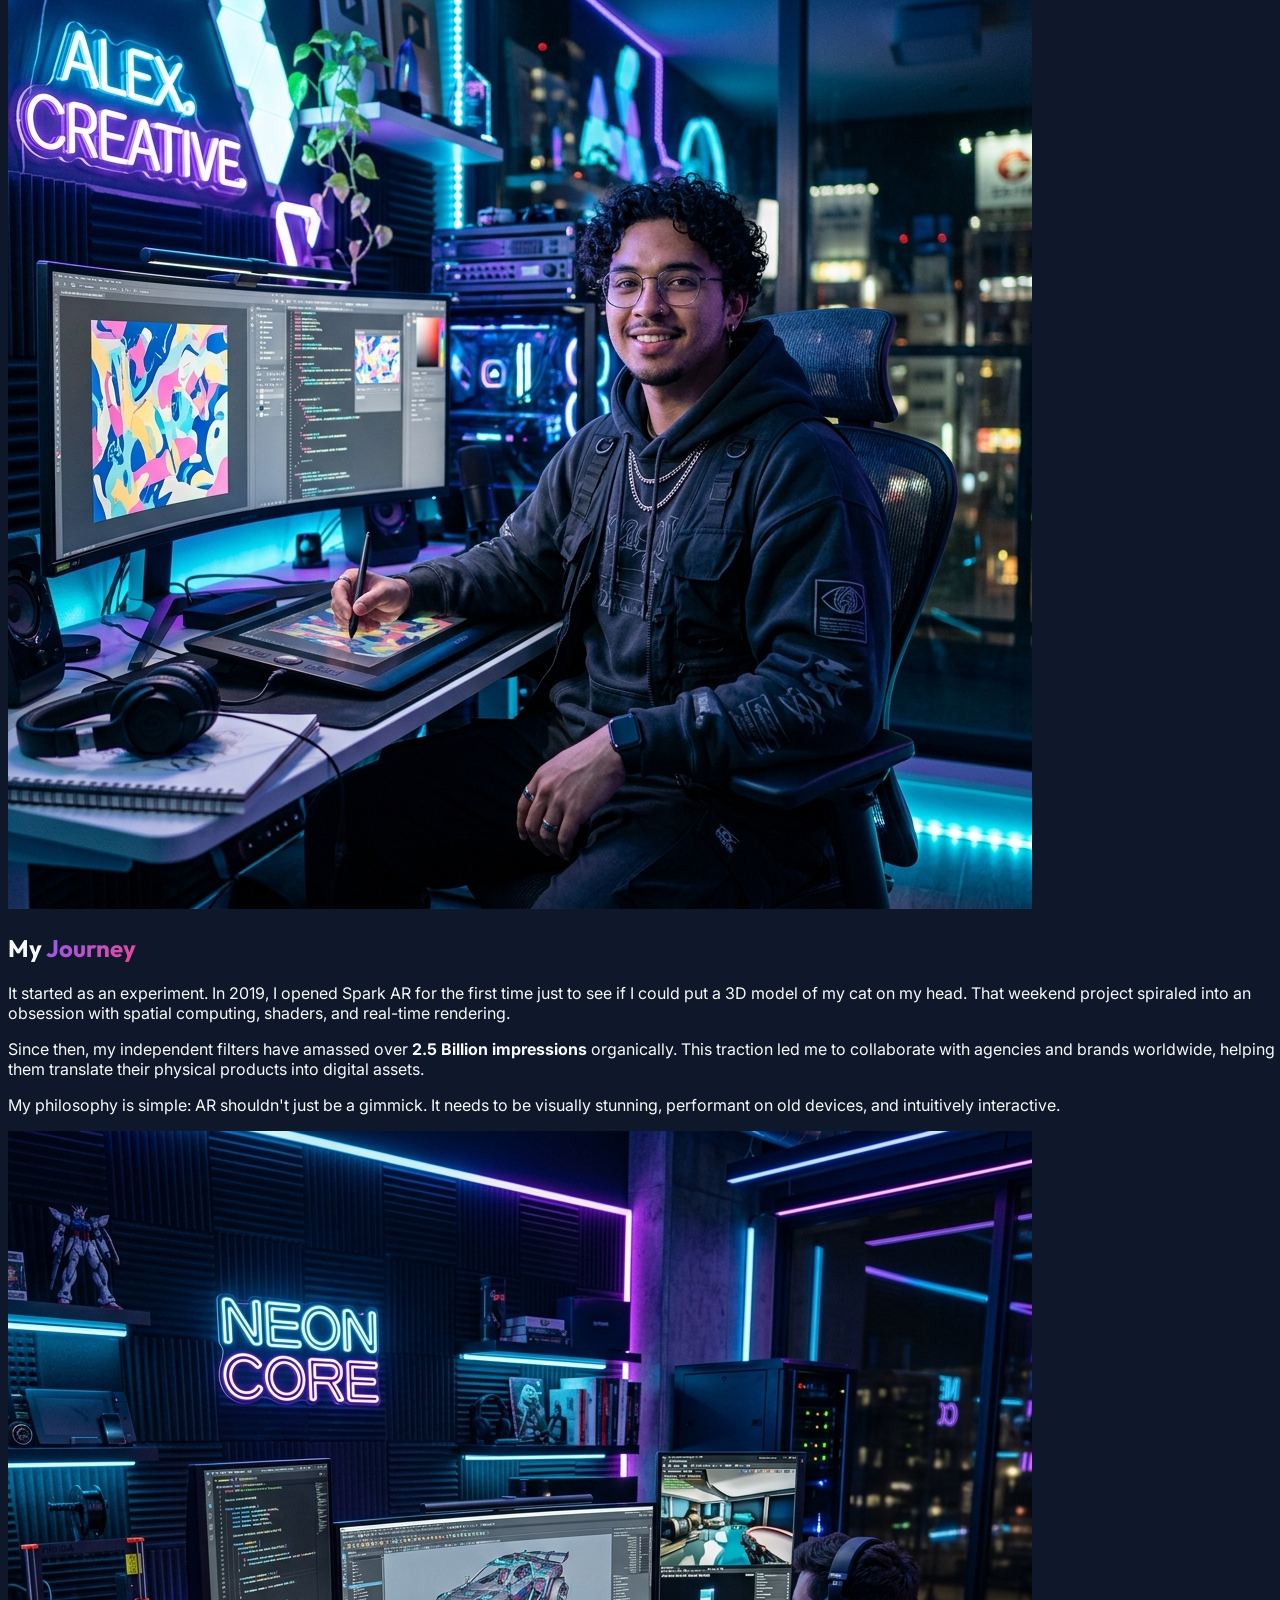
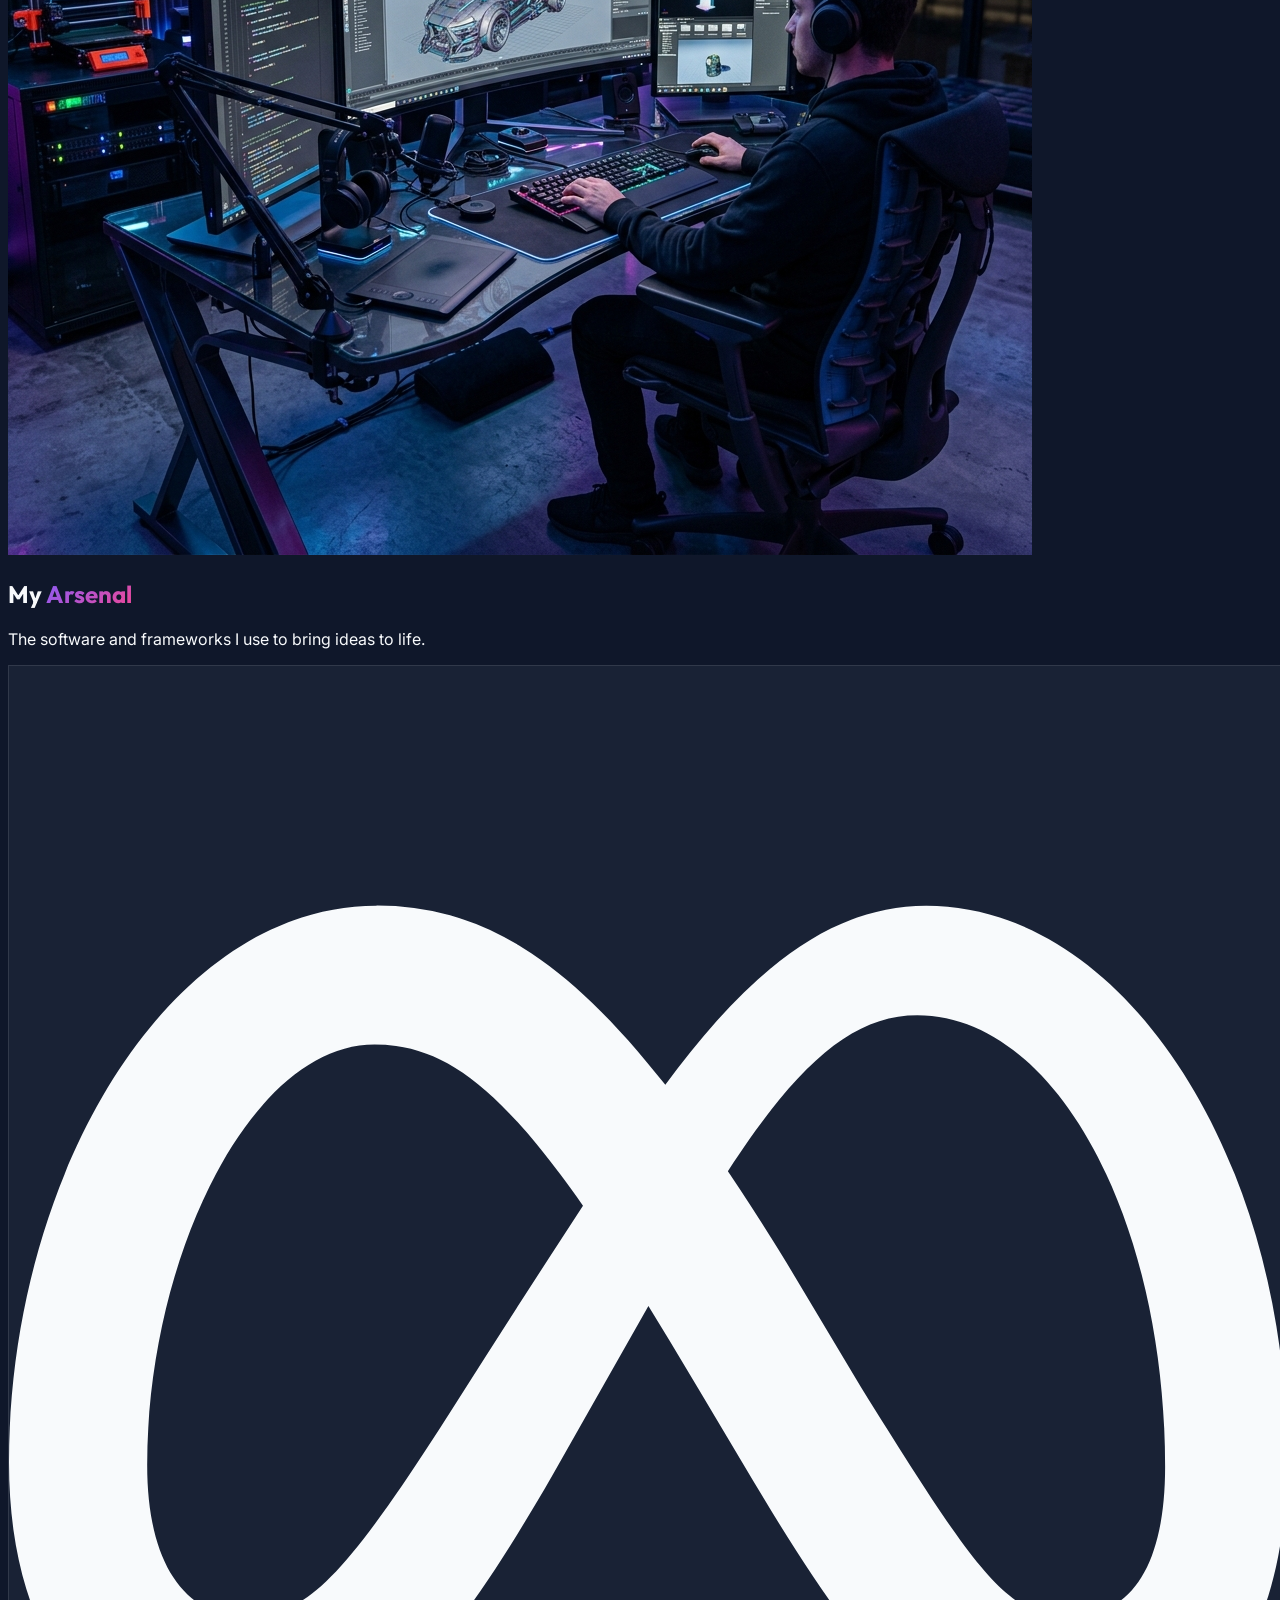
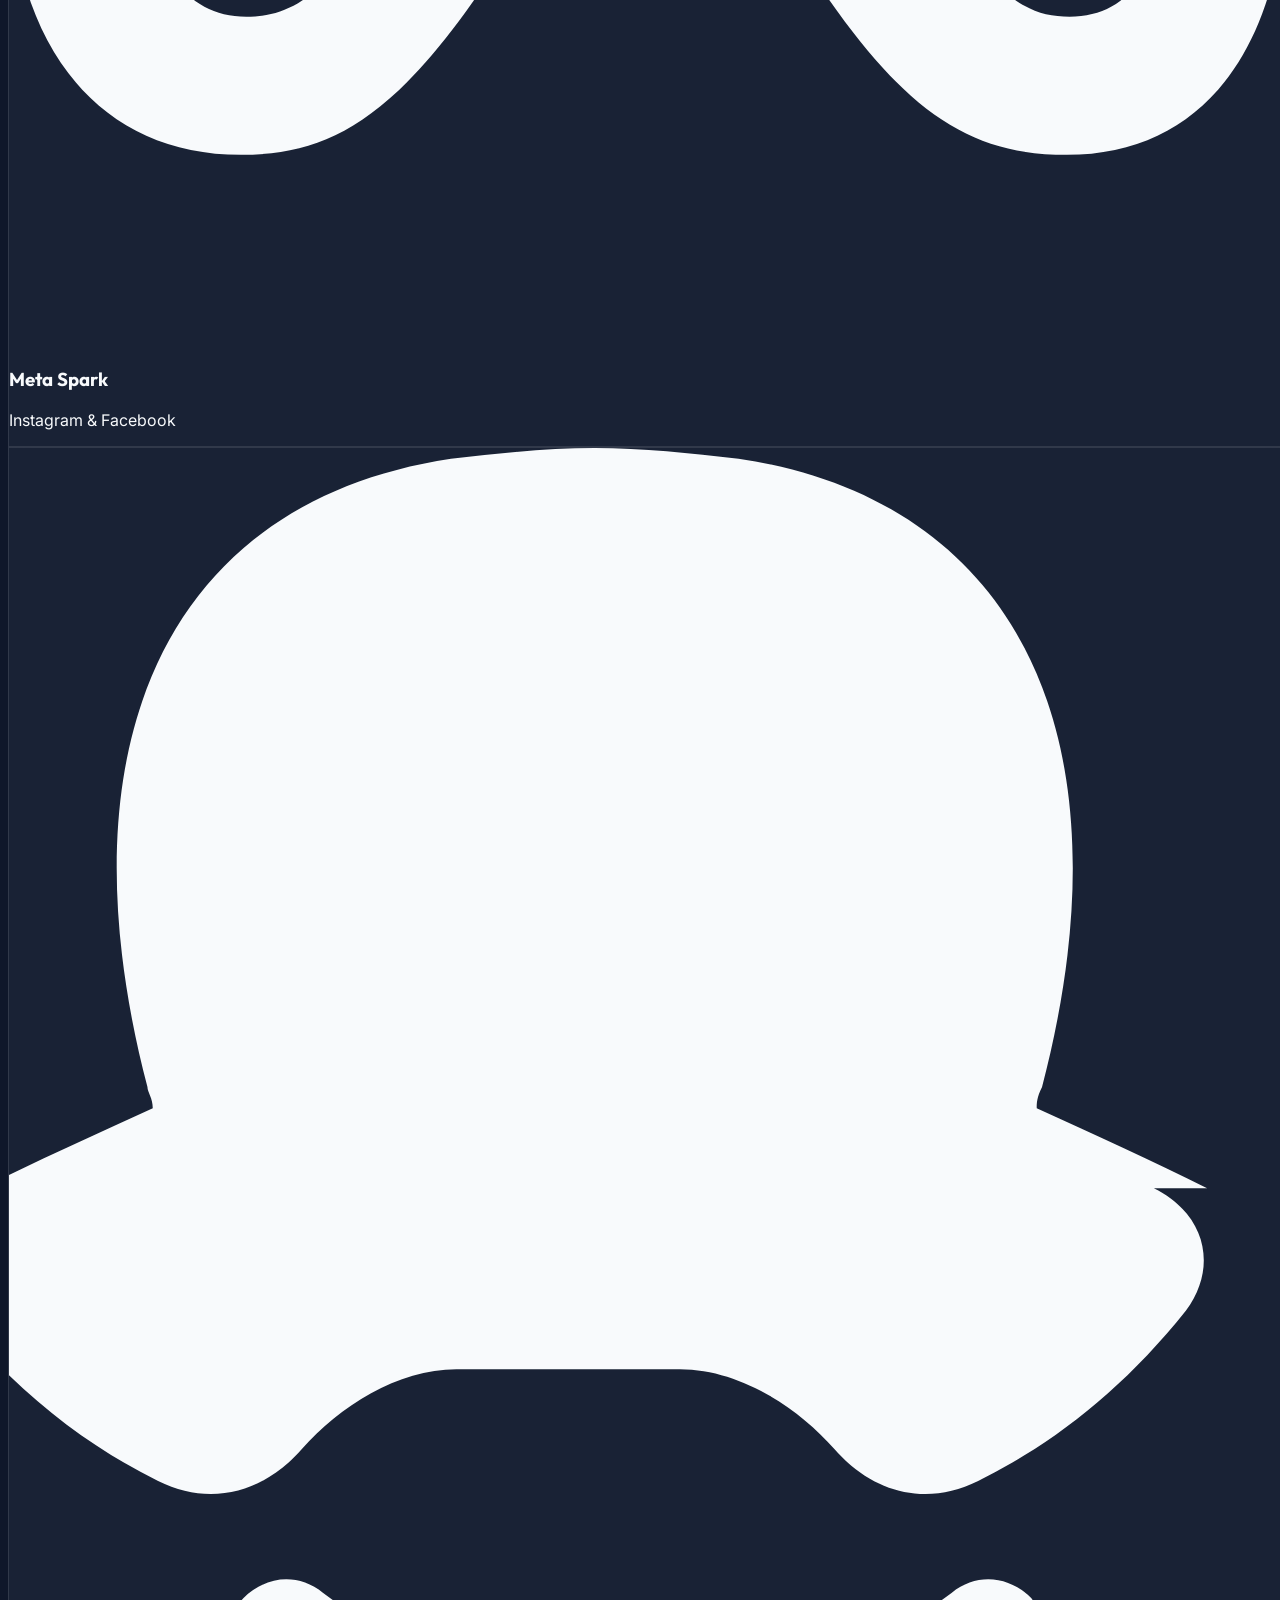
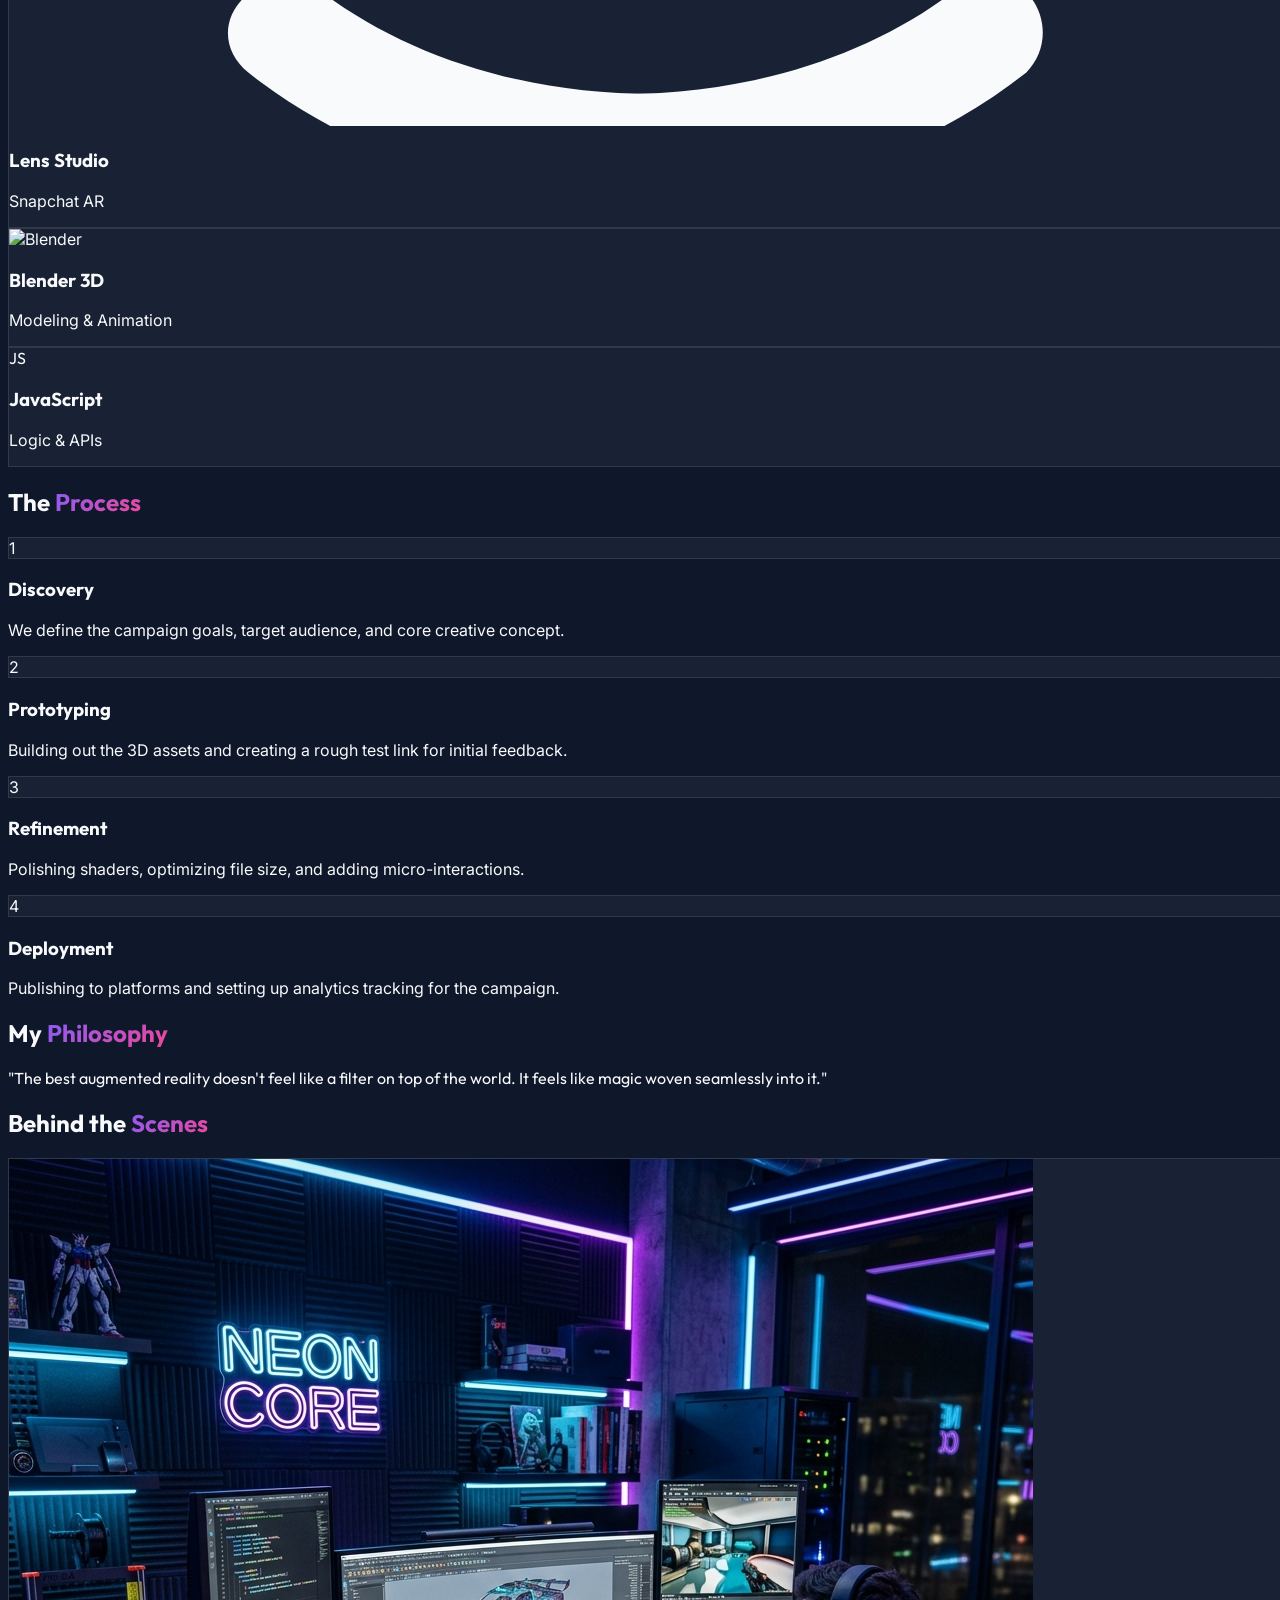
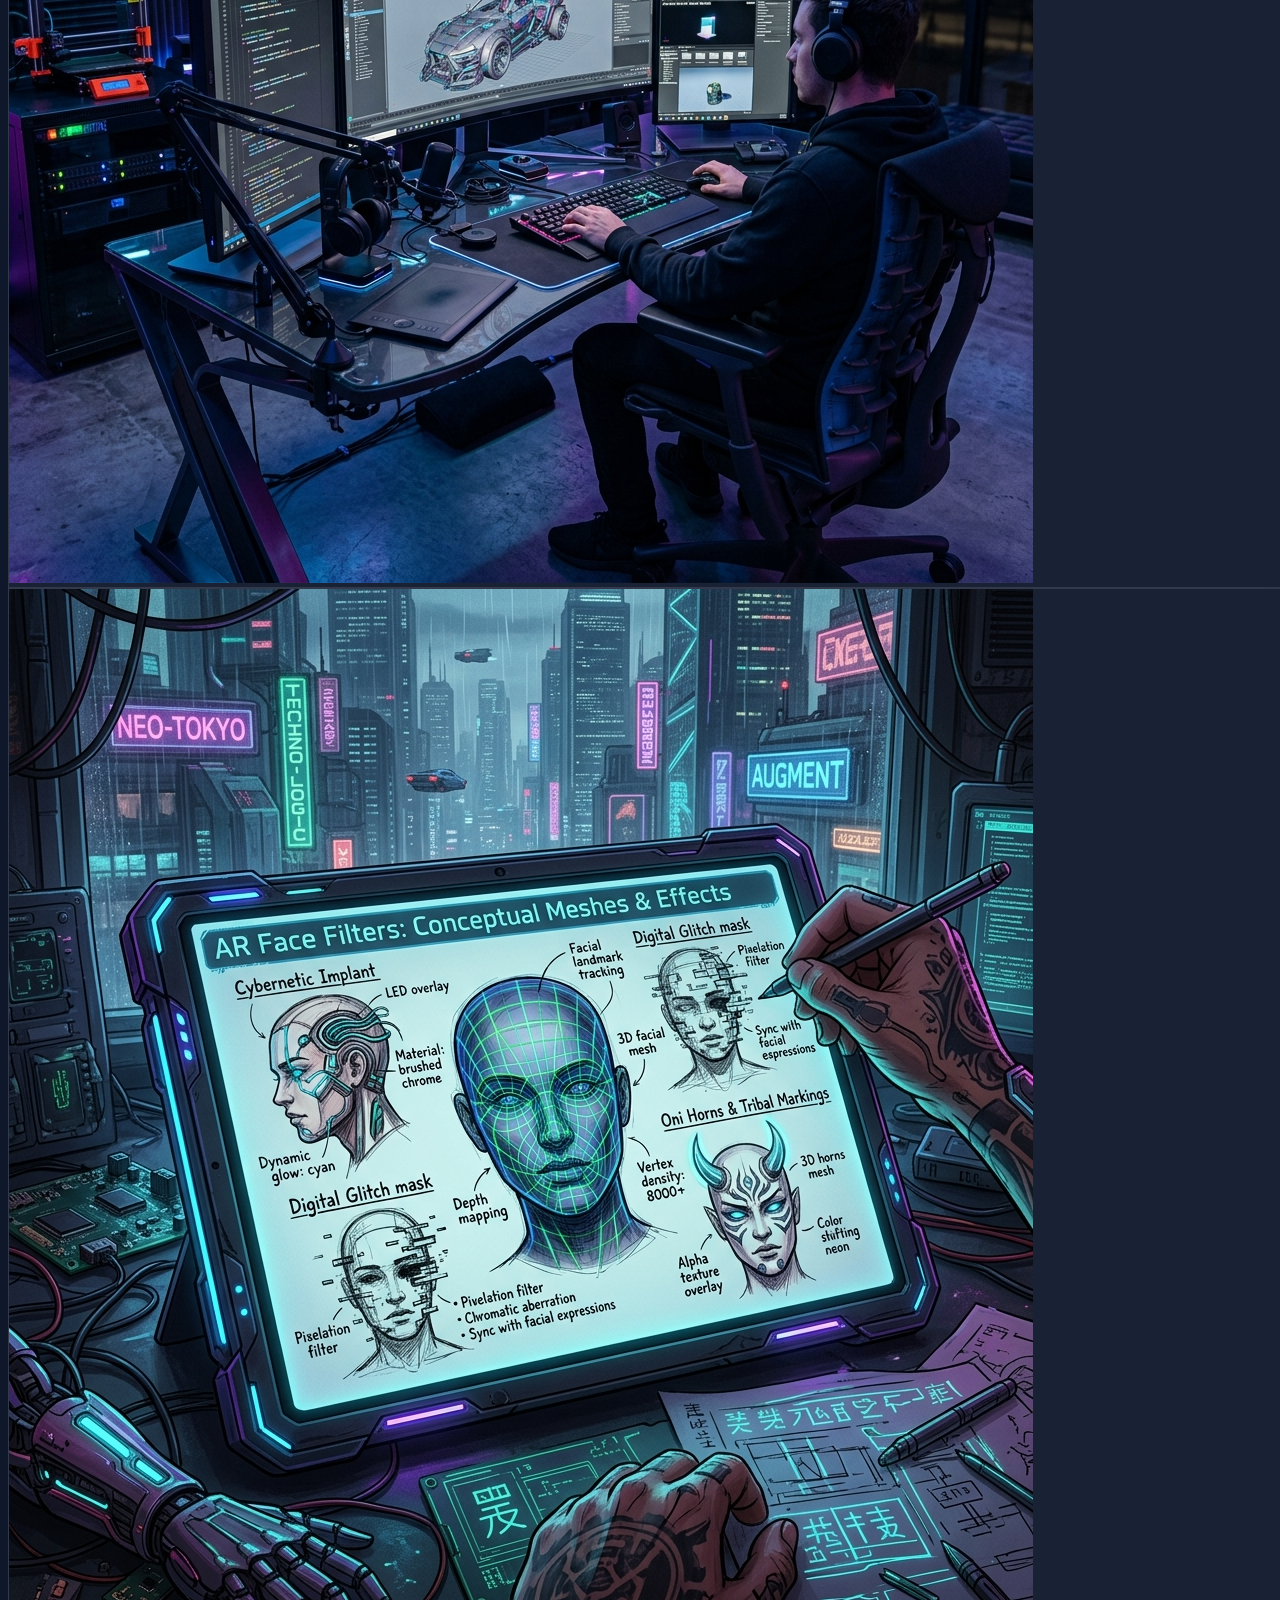
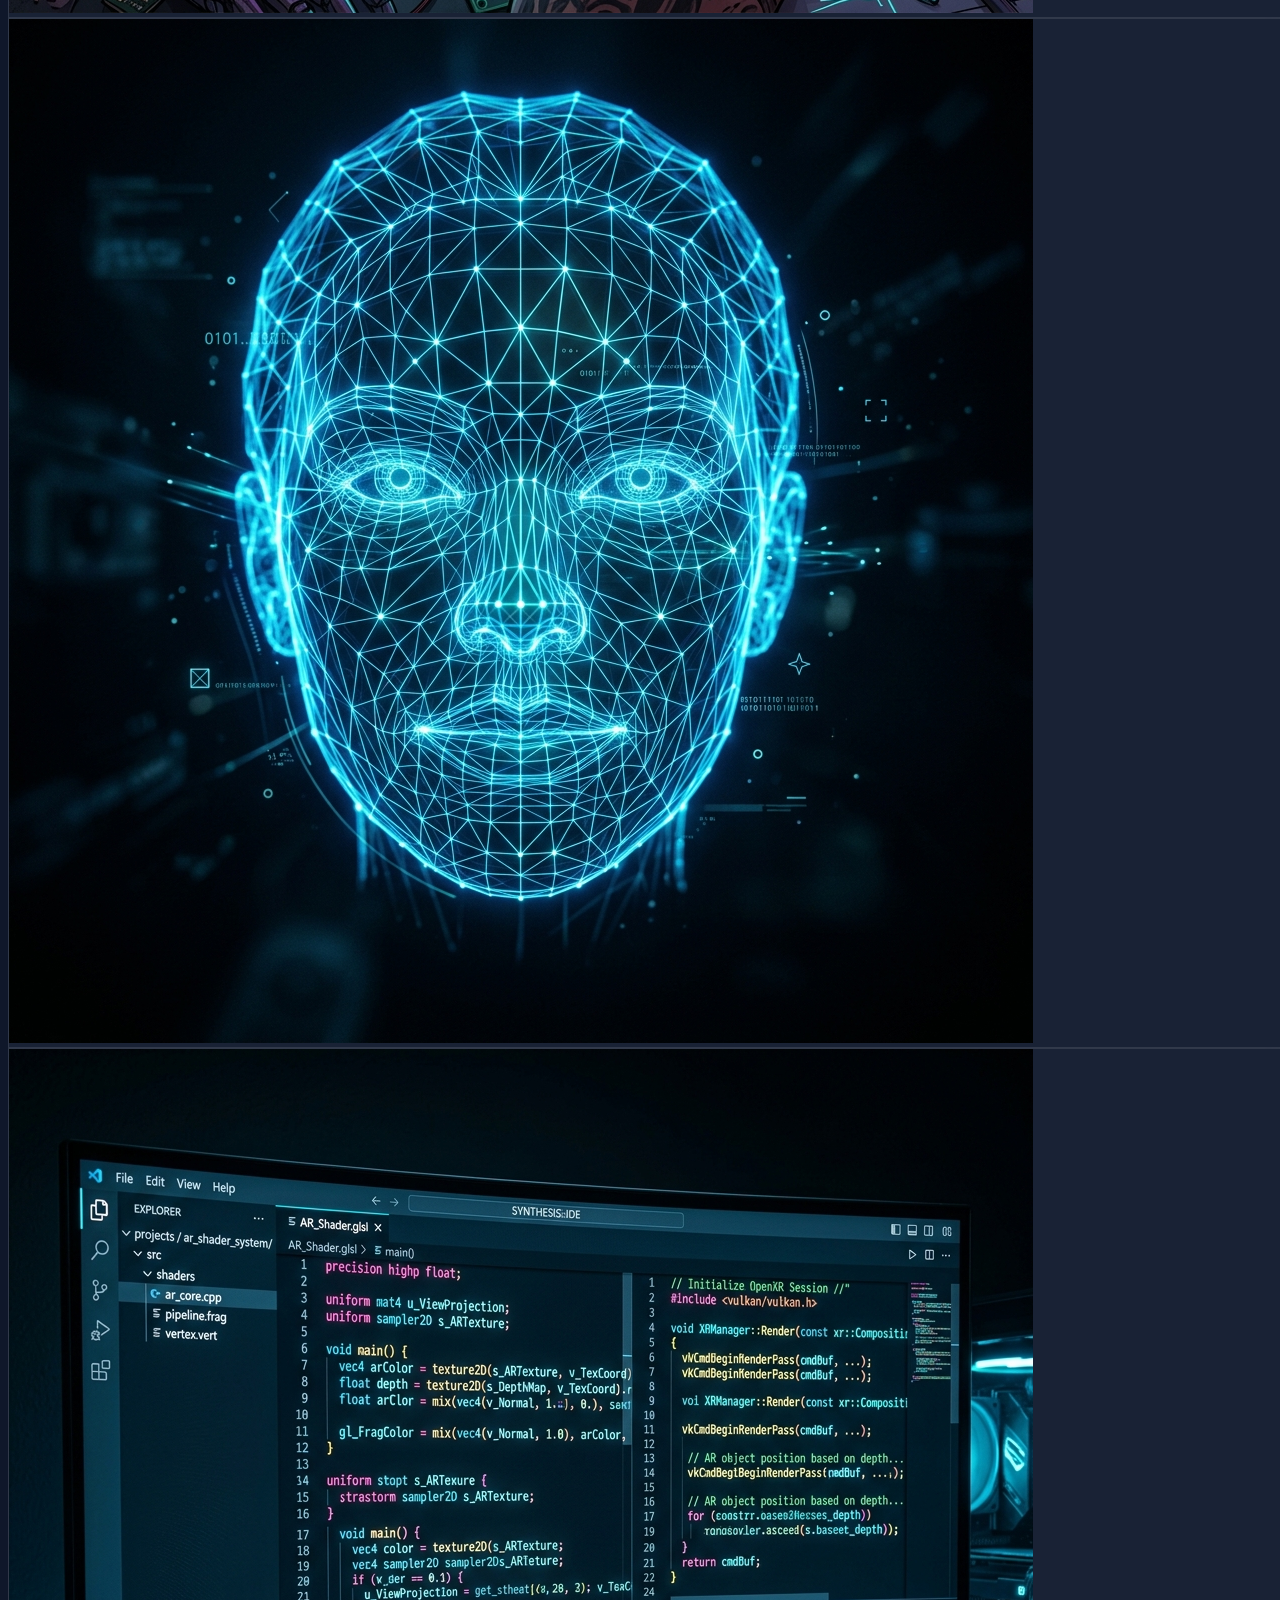
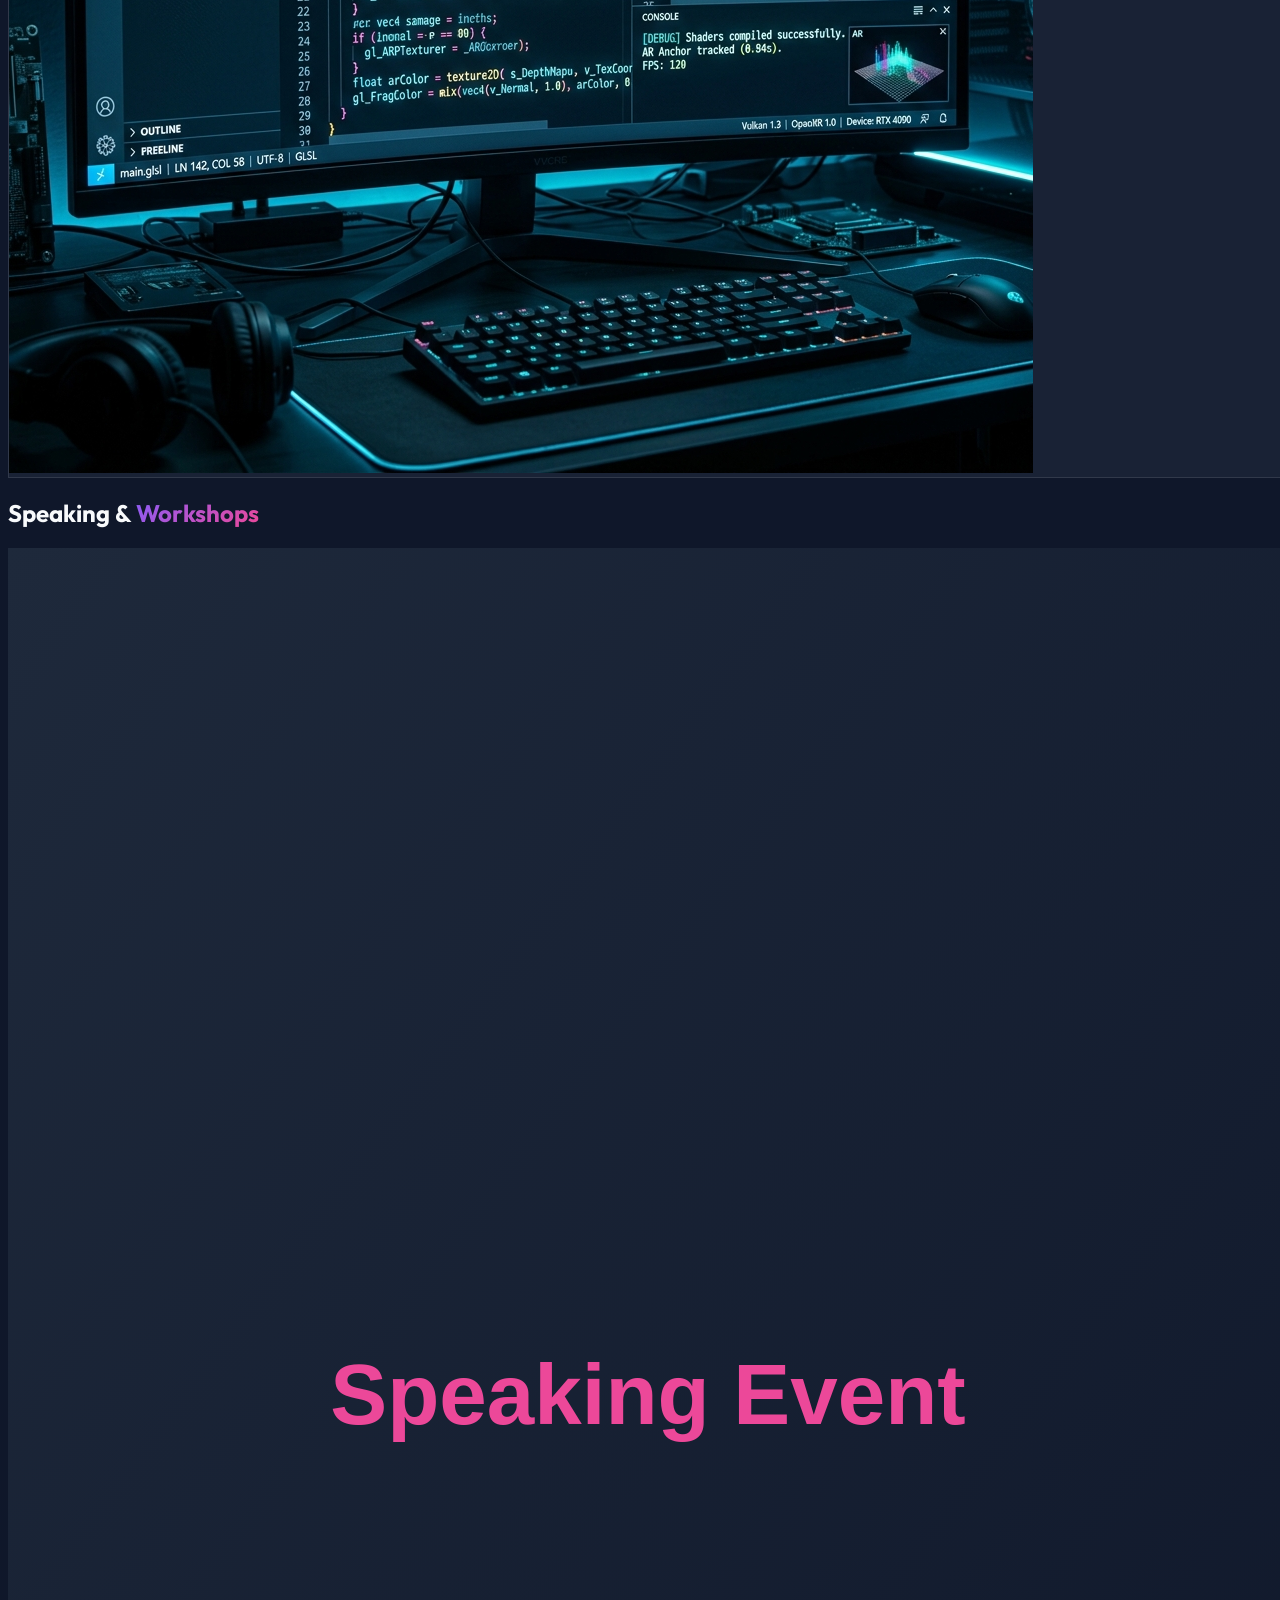
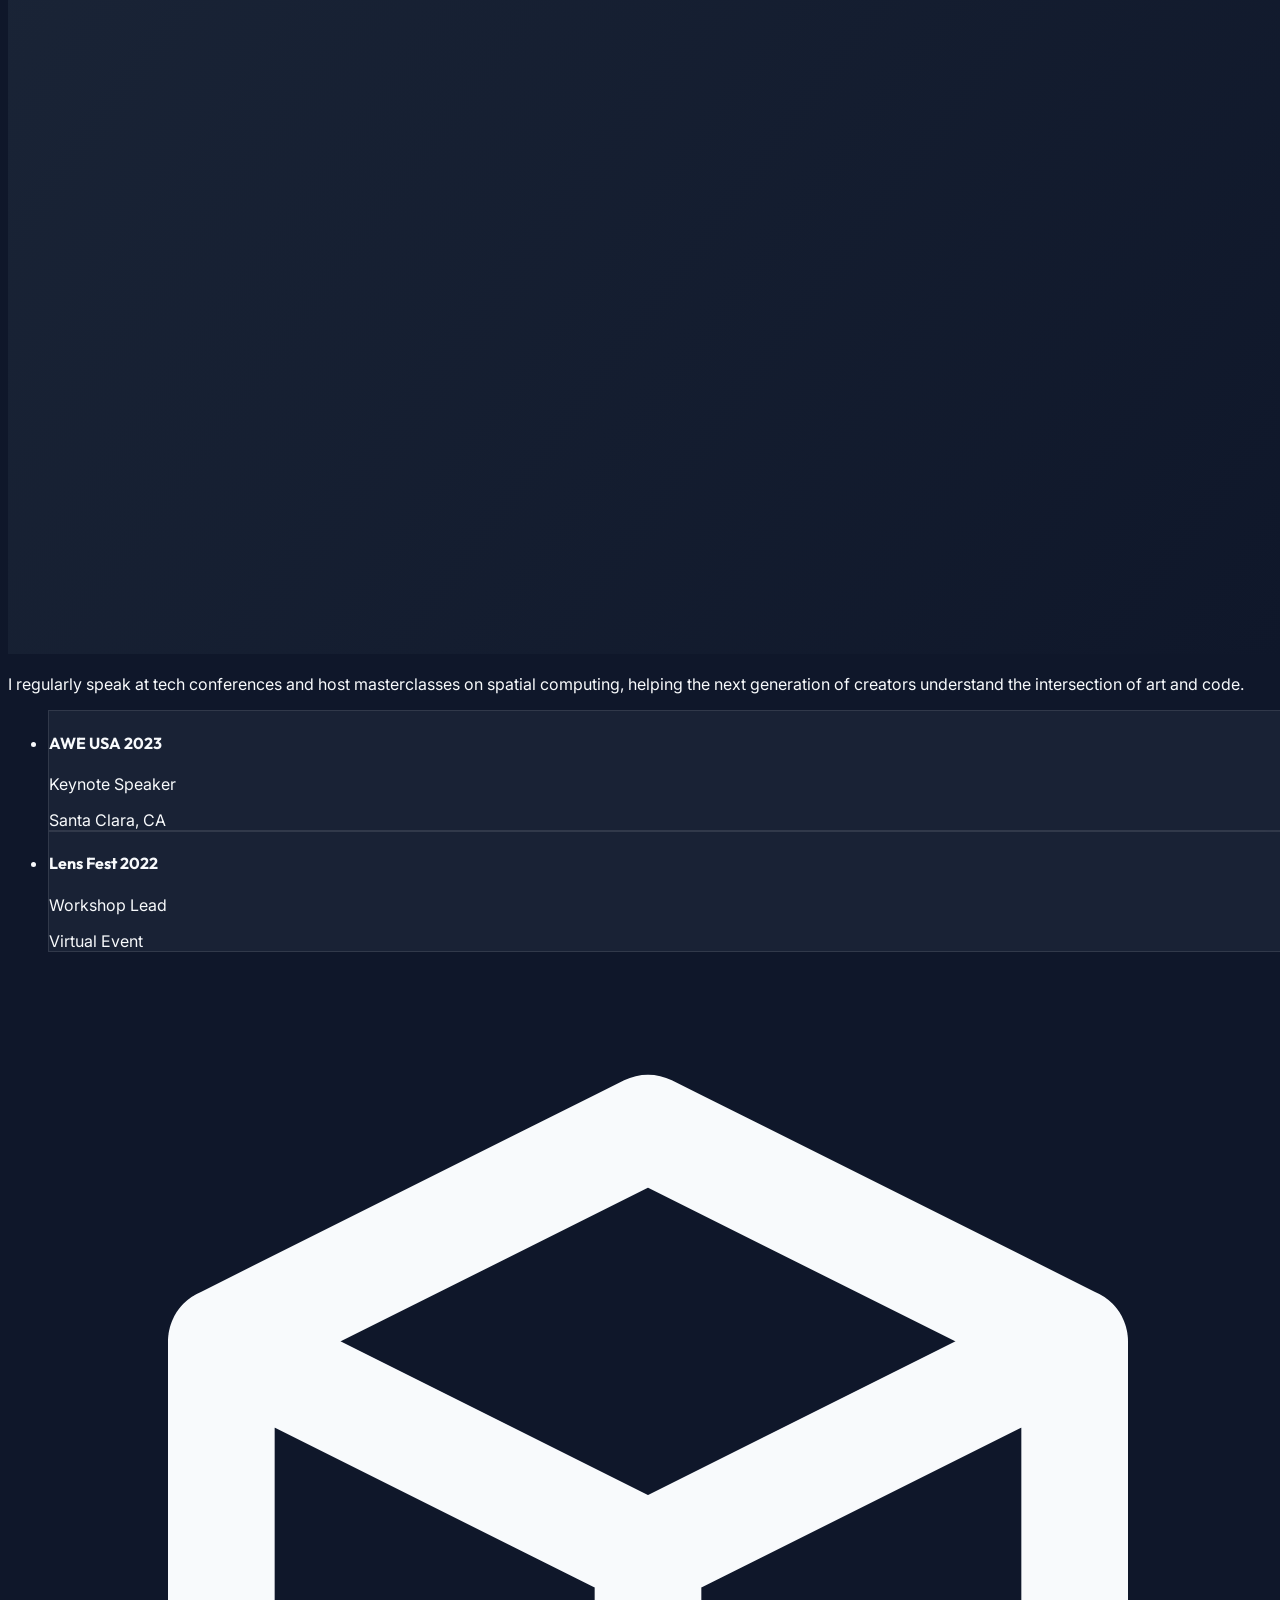
==== commit 69b66550: "add the css" ====
--- a/about.html
+++ b/about.html
@@ -44,7 +44,7 @@
                     </a>
                 </div>
                 <!-- Desktop Menu -->
-                <div class="hidden xl:flex space-x-8 items-center">
+                <div class="hidden xl:flex gap-8 items-center">
                     <a href="index.html" class="nav-link text-muted hover:text-strong font-medium">Home</a>
                     <a href="home2.html" class="nav-link text-muted hover:text-strong font-medium">Home 2</a>
                     <a href="brands.html" class="nav-link text-muted hover:text-strong font-medium">Brands</a>
@@ -59,8 +59,8 @@
                         <svg id="theme-icon-sun" class="w-4 h-4 hidden" fill="none" viewBox="0 0 24 24" stroke="currentColor"><path stroke-linecap="round" stroke-linejoin="round" stroke-width="2" d="M12 3v1m0 16v1m9-9h-1M4 12H3m15.364 6.364l-.707-.707M6.343 6.343l-.707-.707m12.728 0l-.707.707M6.343 17.657l-.707.707M16 12a4 4 0 11-8 0 4 4 0 018 0z"></path></svg>
                         <span class="text-[10px] uppercase font-bold tracking-wider text-strong opacity-80 group-hover:opacity-100">Theme</span>
                     </button>
-                    <button id="rtl-toggle-desktop" class="text-muted hover:text-strong font-bold uppercase tracking-wider text-xs focus:outline-none transition-colors px-2" title="Toggle RTL">
-                        RTL
+                    <button id="rtl-toggle-desktop" class="flex items-center justify-center bg-surface border border-divider hover:border-primary/50 text-muted hover:text-main focus:outline-none px-4 py-1.5 rounded-full transition-all group shadow-sm" title="Toggle RTL">
+                        <span class="text-[10px] uppercase font-bold tracking-wider text-strong opacity-80 group-hover:opacity-100">RTL</span>
                     </button>
 </div>
                 <!-- Mobile Menu Button -->
@@ -94,8 +94,8 @@
                         <svg id="theme-icon-sun" class="w-5 h-5 hidden" fill="none" viewBox="0 0 24 24" stroke="currentColor"><path stroke-linecap="round" stroke-linejoin="round" stroke-width="2" d="M12 3v1m0 16v1m9-9h-1M4 12H3m15.364 6.364l-.707-.707M6.343 6.343l-.707-.707m12.728 0l-.707.707M6.343 17.657l-.707.707M16 12a4 4 0 11-8 0 4 4 0 018 0z"></path></svg>
                         <span class="text-xs font-bold uppercase tracking-wider text-strong">Theme</span>
                     </button>
-                    <button id="rtl-toggle-mobile" class="text-muted hover:text-strong font-bold uppercase tracking-wider text-xs focus:outline-none p-2 transition-colors flex-1 text-center border border-divider rounded-md">
-                        RTL
+                    <button id="rtl-toggle-mobile" class="text-muted hover:text-main focus:outline-none p-2 border border-divider rounded-md flex-1 flex justify-center items-center transition-colors">
+                        <span class="text-xs font-bold uppercase tracking-wider text-strong">RTL</span>
                     </button>
                 </div>
 </div>
@@ -184,7 +184,7 @@
                 <!-- Tool 3 -->
                 <div class="glass p-8 rounded-2xl text-center hover:bg-strong hover:text-bg transition-colors group" data-aos="zoom-in" data-aos-delay="300">
                     <div class="w-16 h-16 mx-auto mb-4 flex items-center justify-center text-strong opacity-70 group-hover:text-bg transition-colors">
-                        <img src="https://upload.wikimedia.org/wikipedia/commons/0/0c/Blender_logo_no_text.svg" alt="Blender" class="w-12 h-12 object-contain group-hover:brightness-0 group-hover:invert dark:group-hover:invert-0 transition-all">
+                        <img src="https://upload.wikimedia.org/wikipedia/commons/0/0c/Blender_logo_no_text.svg" alt="Blender" class="w-12 h-12 object-contain transition-all group-hover:brightness-0 [.light-theme_.group:hover_&]:invert">
                     </div>
                     <h3 class="font-bold text-strong mb-2 group-hover:text-bg transition-colors">Blender 3D</h3>
                     <p class="text-xs text-muted group-hover:text-bg/85 transition-colors">Modeling & Animation</p>
@@ -308,7 +308,7 @@
                         AR Vision
                     </div>
                     <p class="text-muted text-sm mb-6">Elevating brand experiences through immersive and interactive Augmented Reality solutions.</p>
-                    <div class="flex space-x-4">
+                    <div class="flex gap-4">
                         <!-- Instagram -->
                         <a href="#" class="w-10 h-10 rounded-full bg-bg border border-divider flex items-center justify-center text-muted hover:text-primary hover:border-primary transition-all">
                             <svg class="w-5 h-5" fill="currentColor" viewBox="0 0 24 24"><path d="M12 2.163c3.204 0 3.584.012 4.85.07 3.252.148 4.771 1.691 4.919 4.919.058 1.265.069 1.645.069 4.849 0 3.205-.012 3.584-.069 4.849-.149 3.225-1.664 4.771-4.919 4.919-1.266.058-1.644.07-4.85.07-3.204 0-3.584-.012-4.849-.07-3.26-.149-4.771-1.699-4.919-4.92-.058-1.265-.07-1.644-.07-4.849 0-3.204.013-3.583.07-4.849.149-3.227 1.664-4.771 4.919-4.919 1.266-.057 1.645-.069 4.849-.069zM12 0C8.741 0 8.333.014 7.053.072 2.695.272.273 2.69.073 7.052.014 8.333 0 8.741 0 12c0 3.259.014 3.668.072 4.948.2 4.358 2.618 6.78 6.98 6.98C8.333 23.986 8.741 24 12 24c3.259 0 3.668-.014 4.948-.072 4.354-.2 6.782-2.618 6.979-6.98.059-1.28.073-1.689.073-4.948 0-3.259-.014-3.667-.072-4.947-.196-4.354-2.617-6.78-6.979-6.98C15.668.014 15.259 0 12 0zm0 5.838a6.162 6.162 0 100 12.324 6.162 6.162 0 000-12.324zM12 16a4 4 0 110-8 4 4 0 010 8zm6.406-11.845a1.44 1.44 0 100 2.881 1.44 1.44 0 000-2.881z"/></svg>
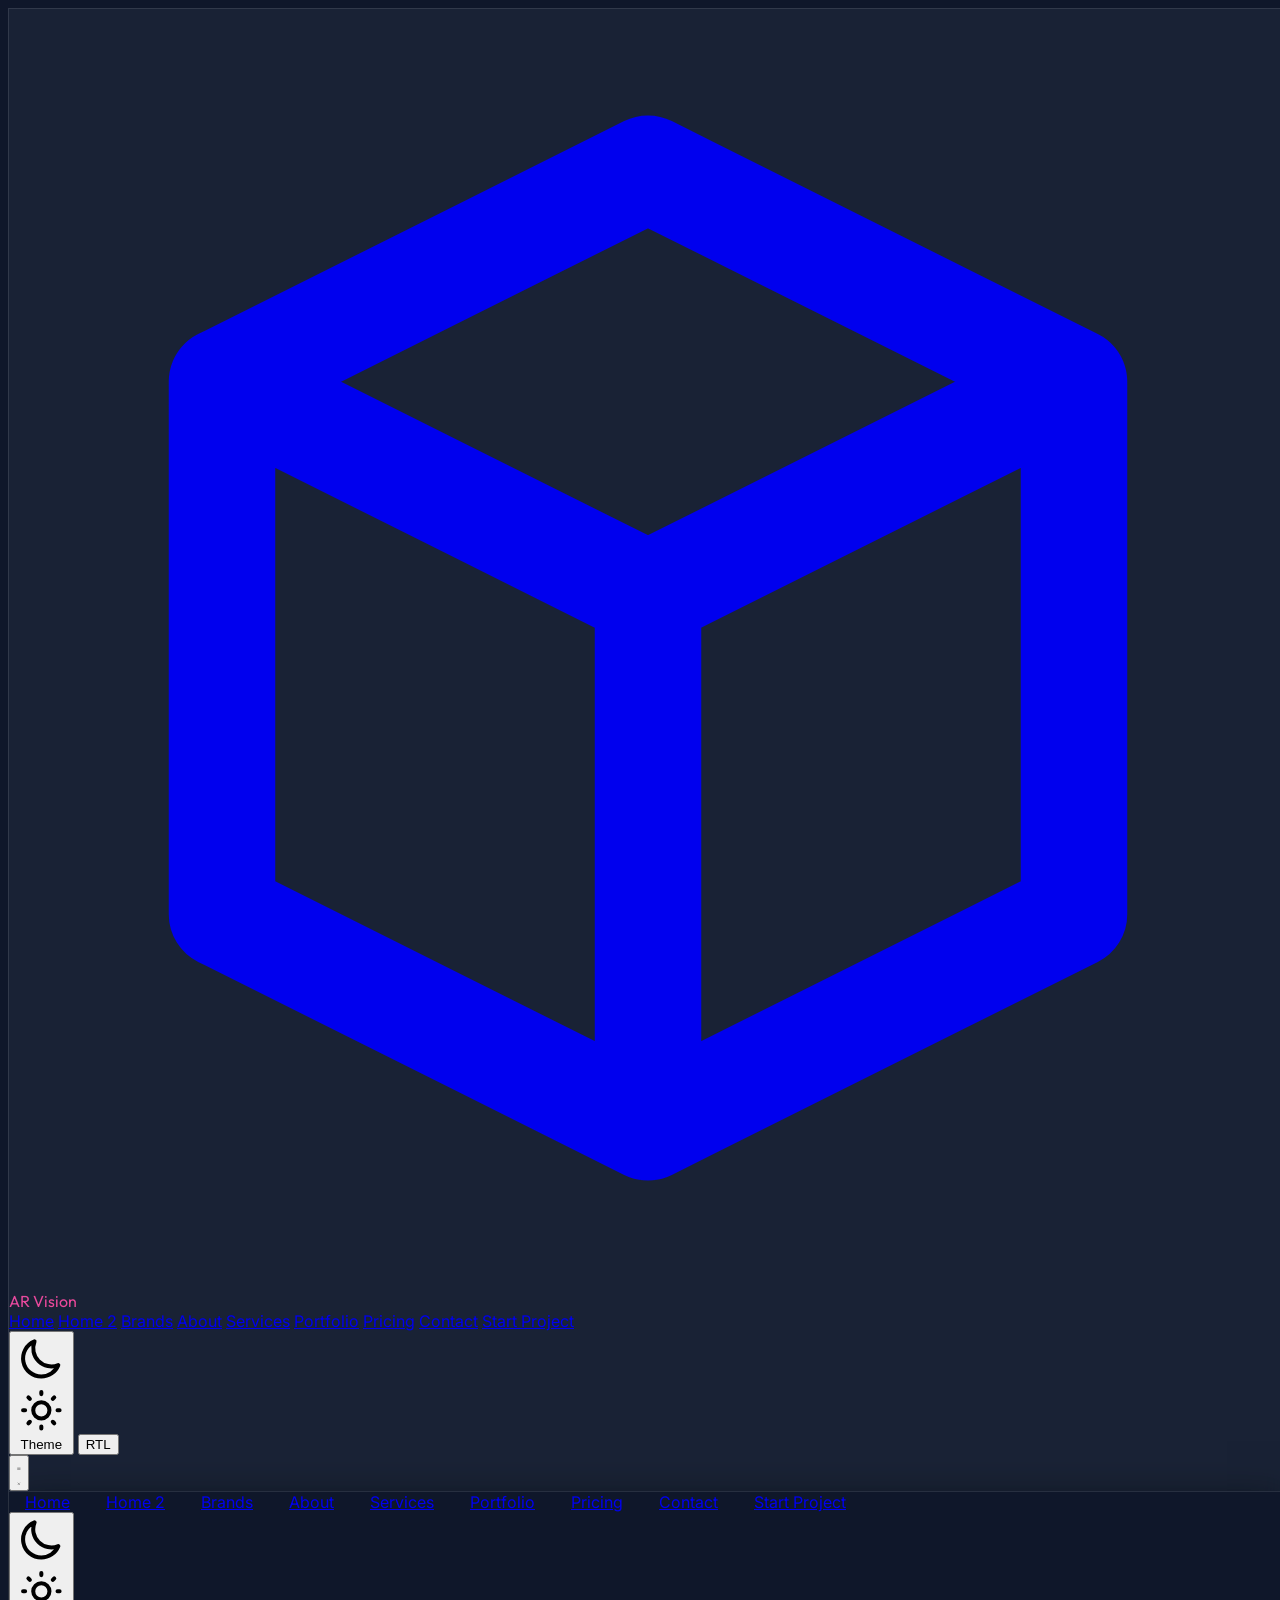
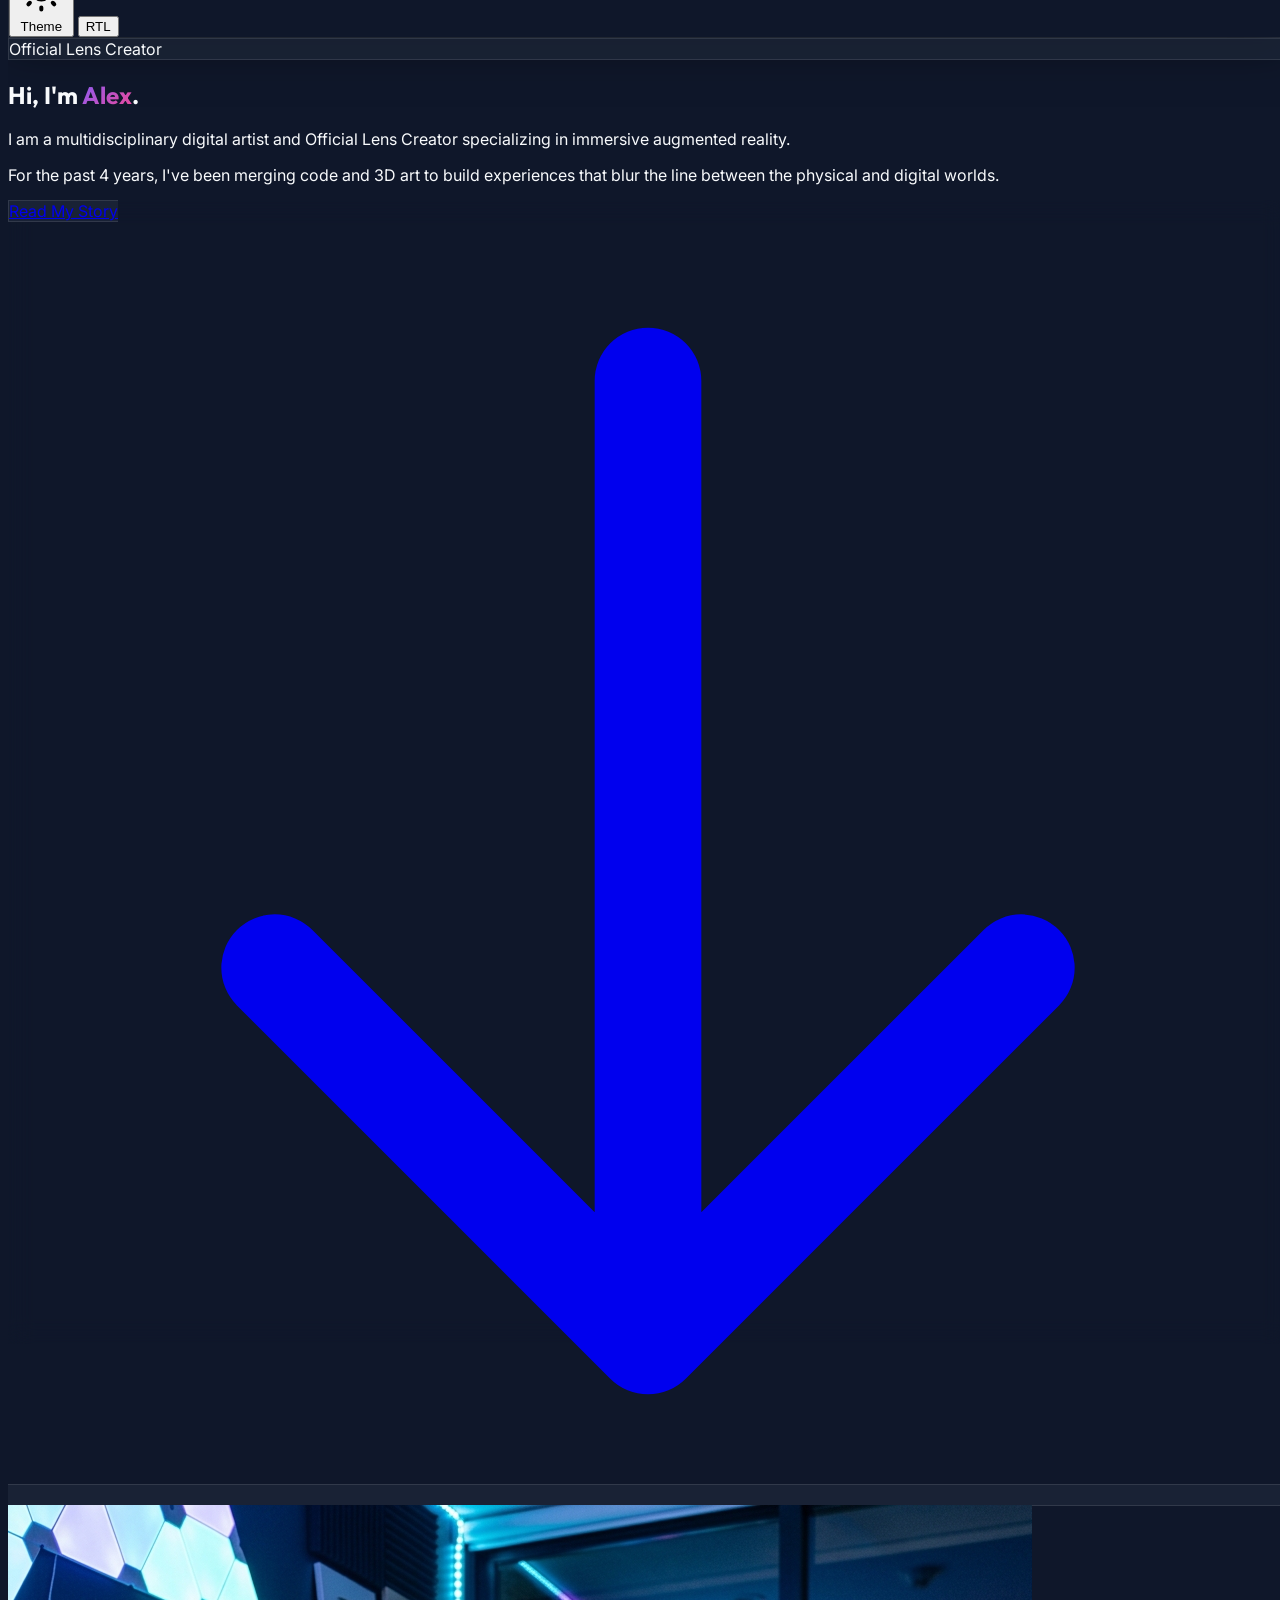
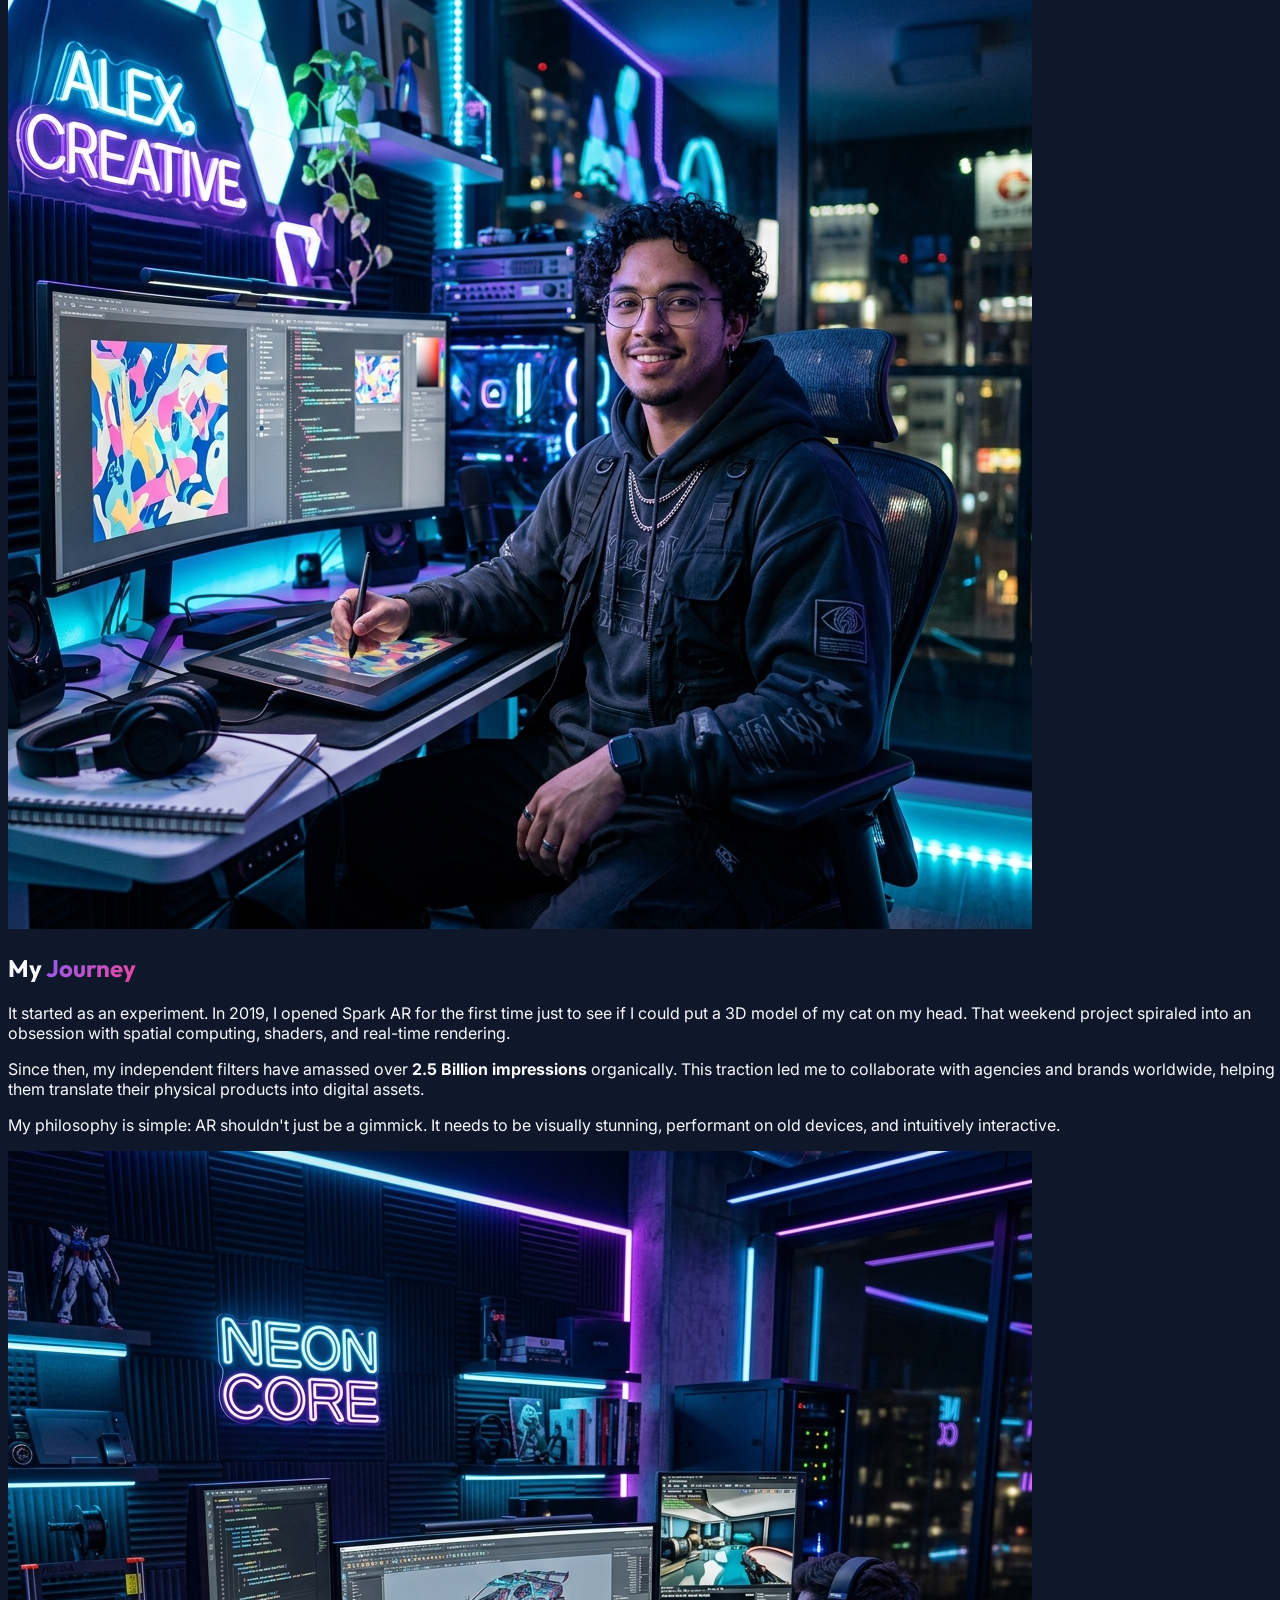
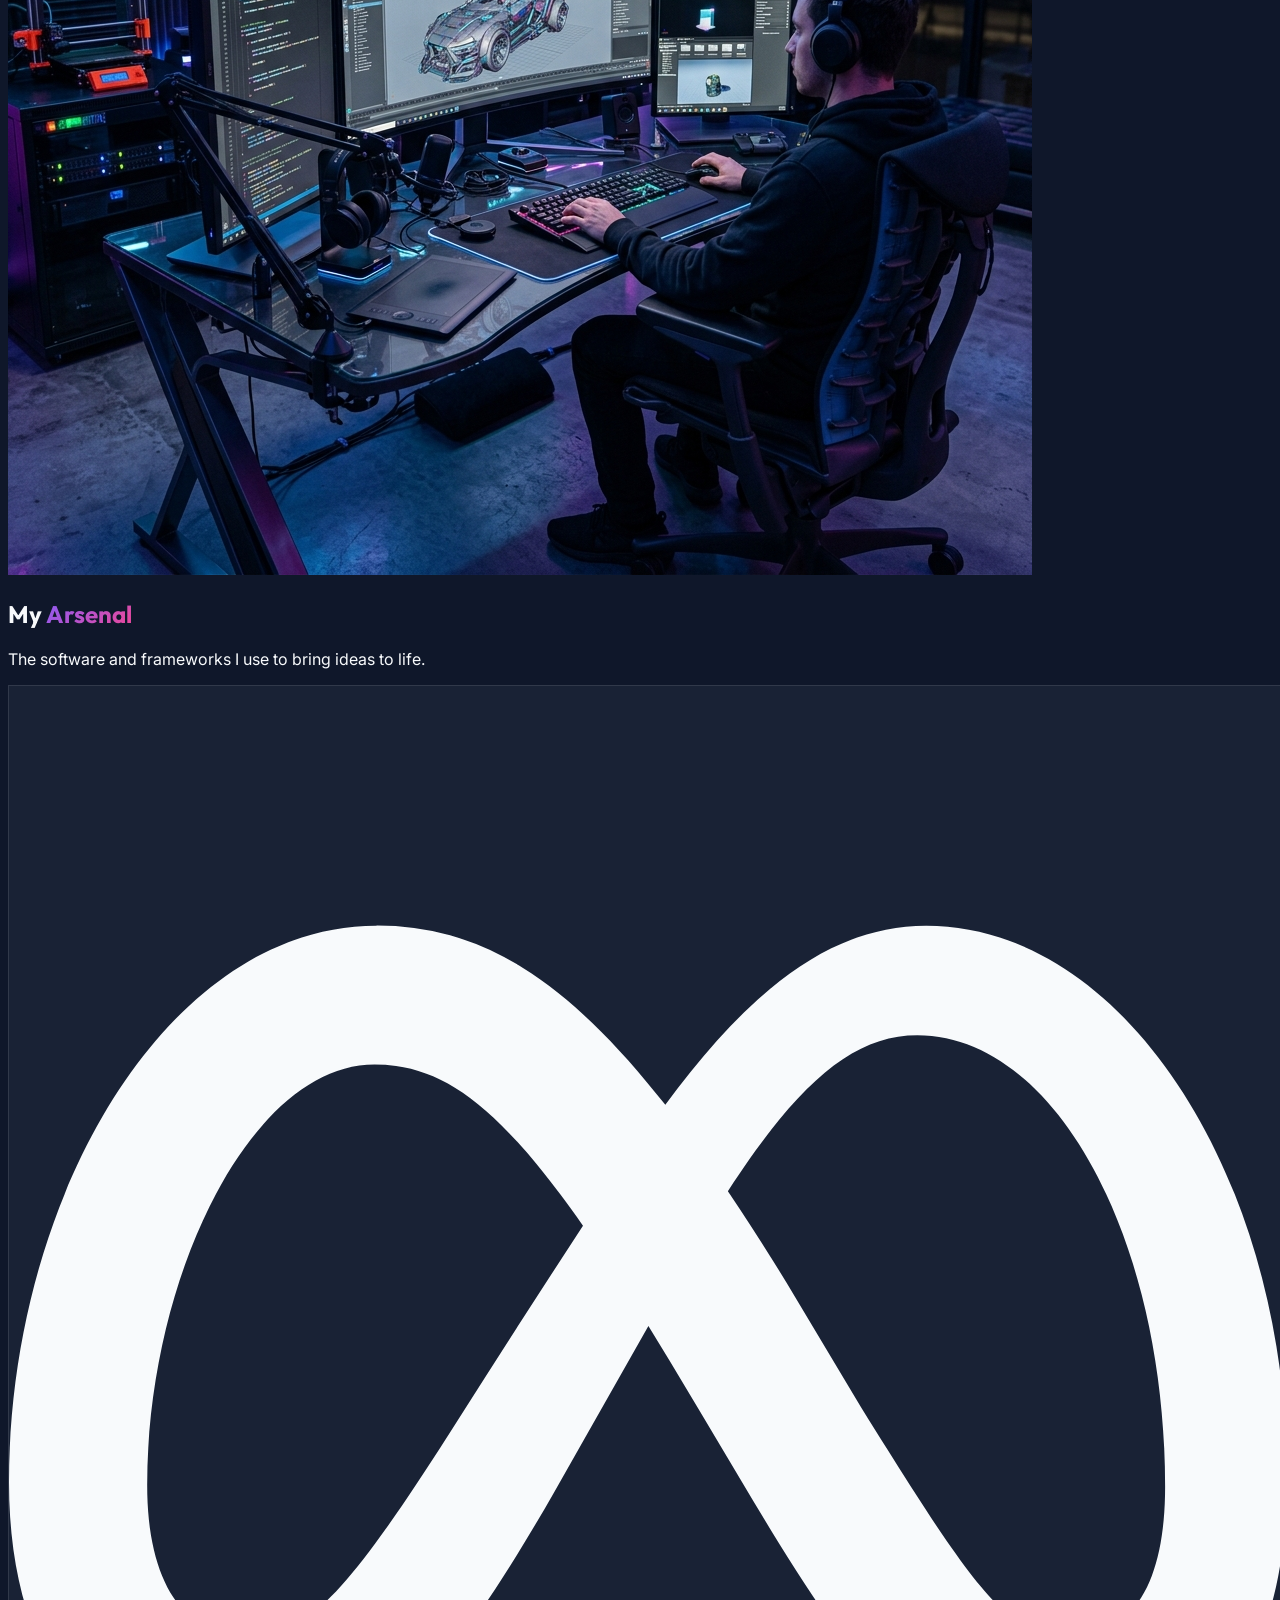
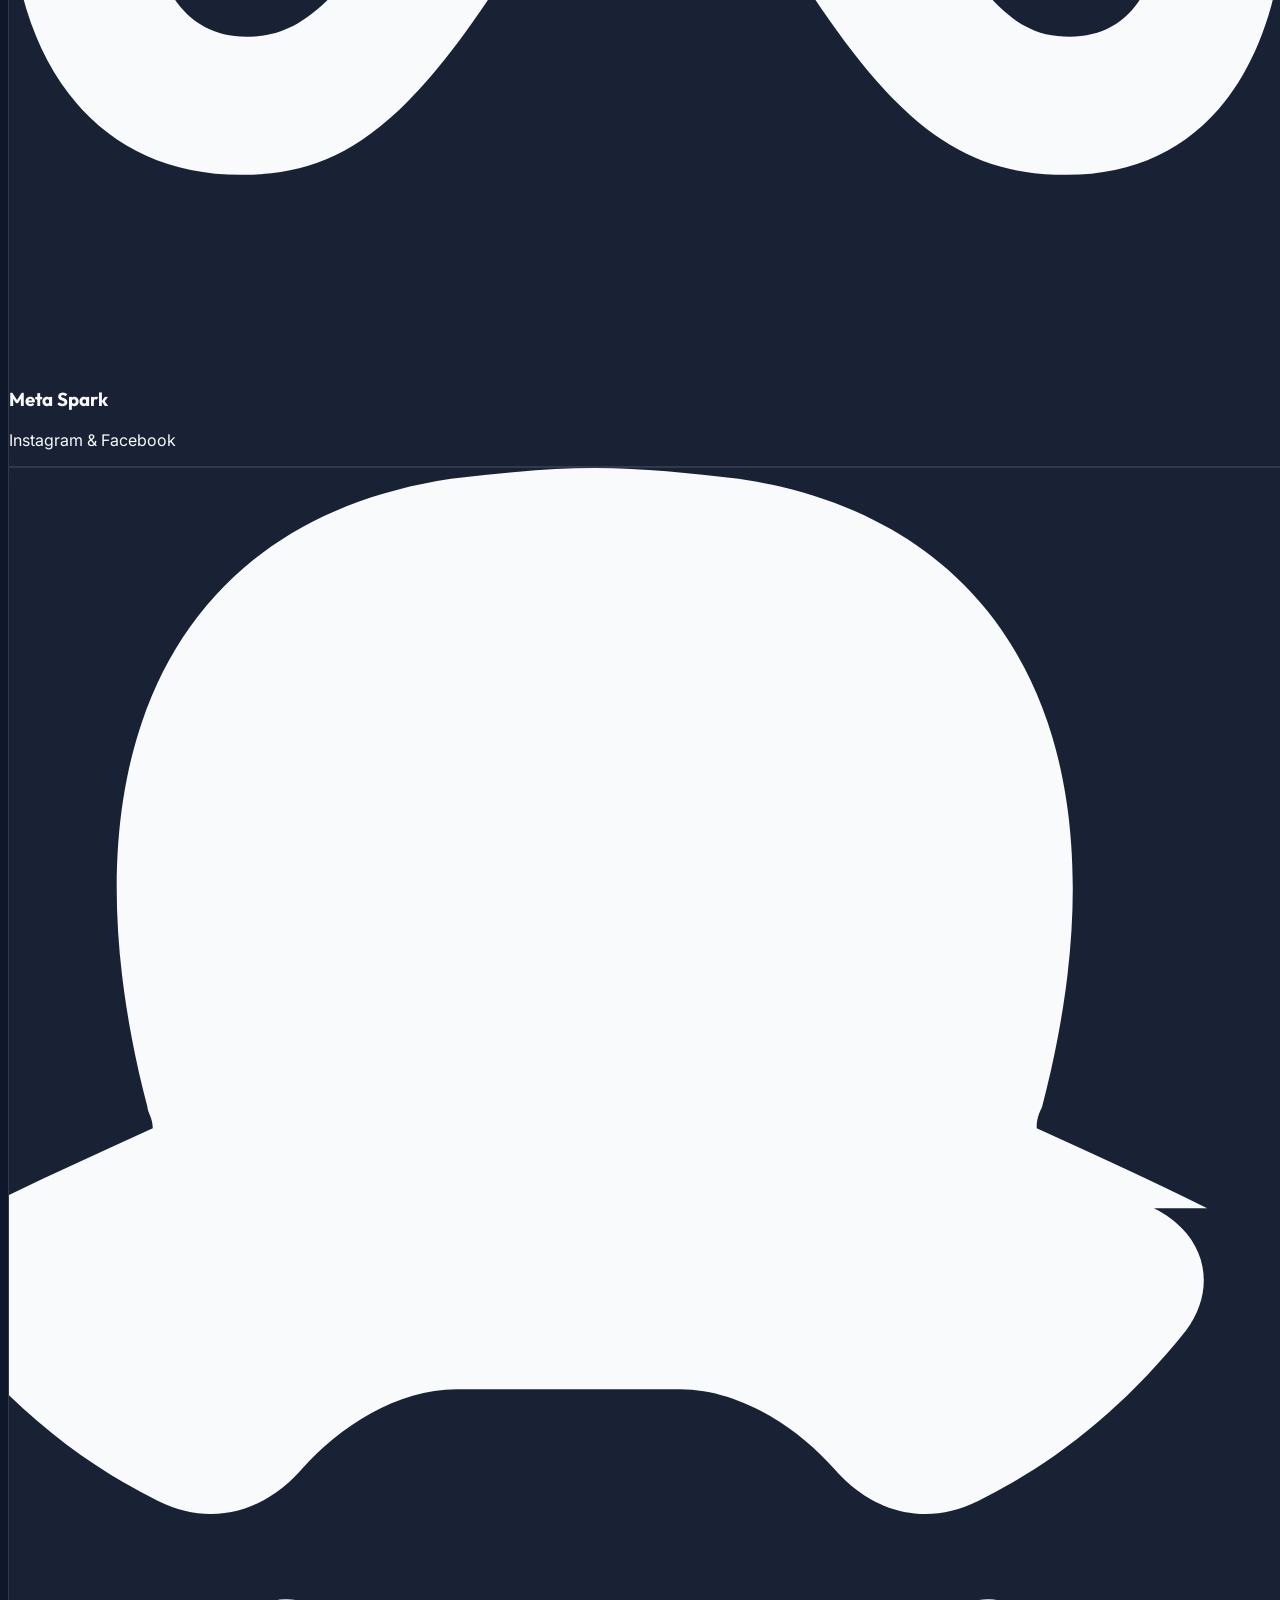
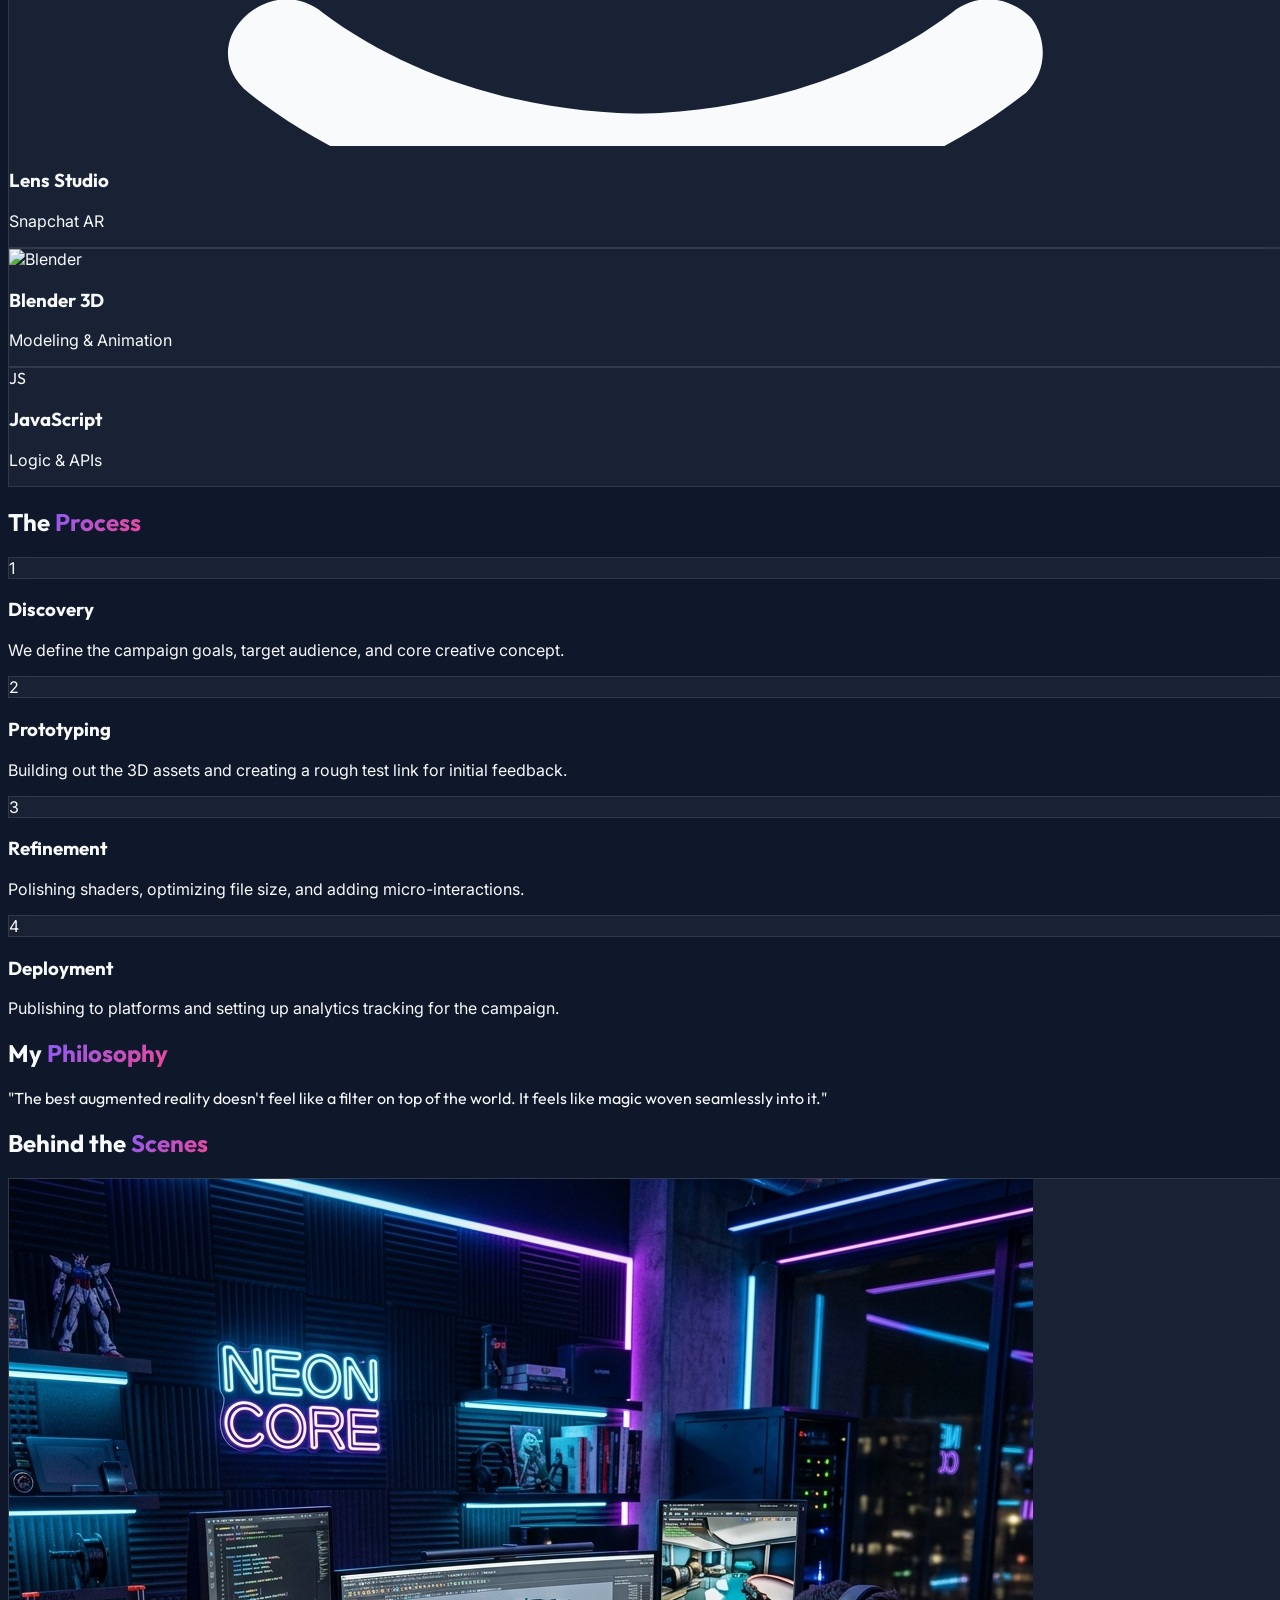
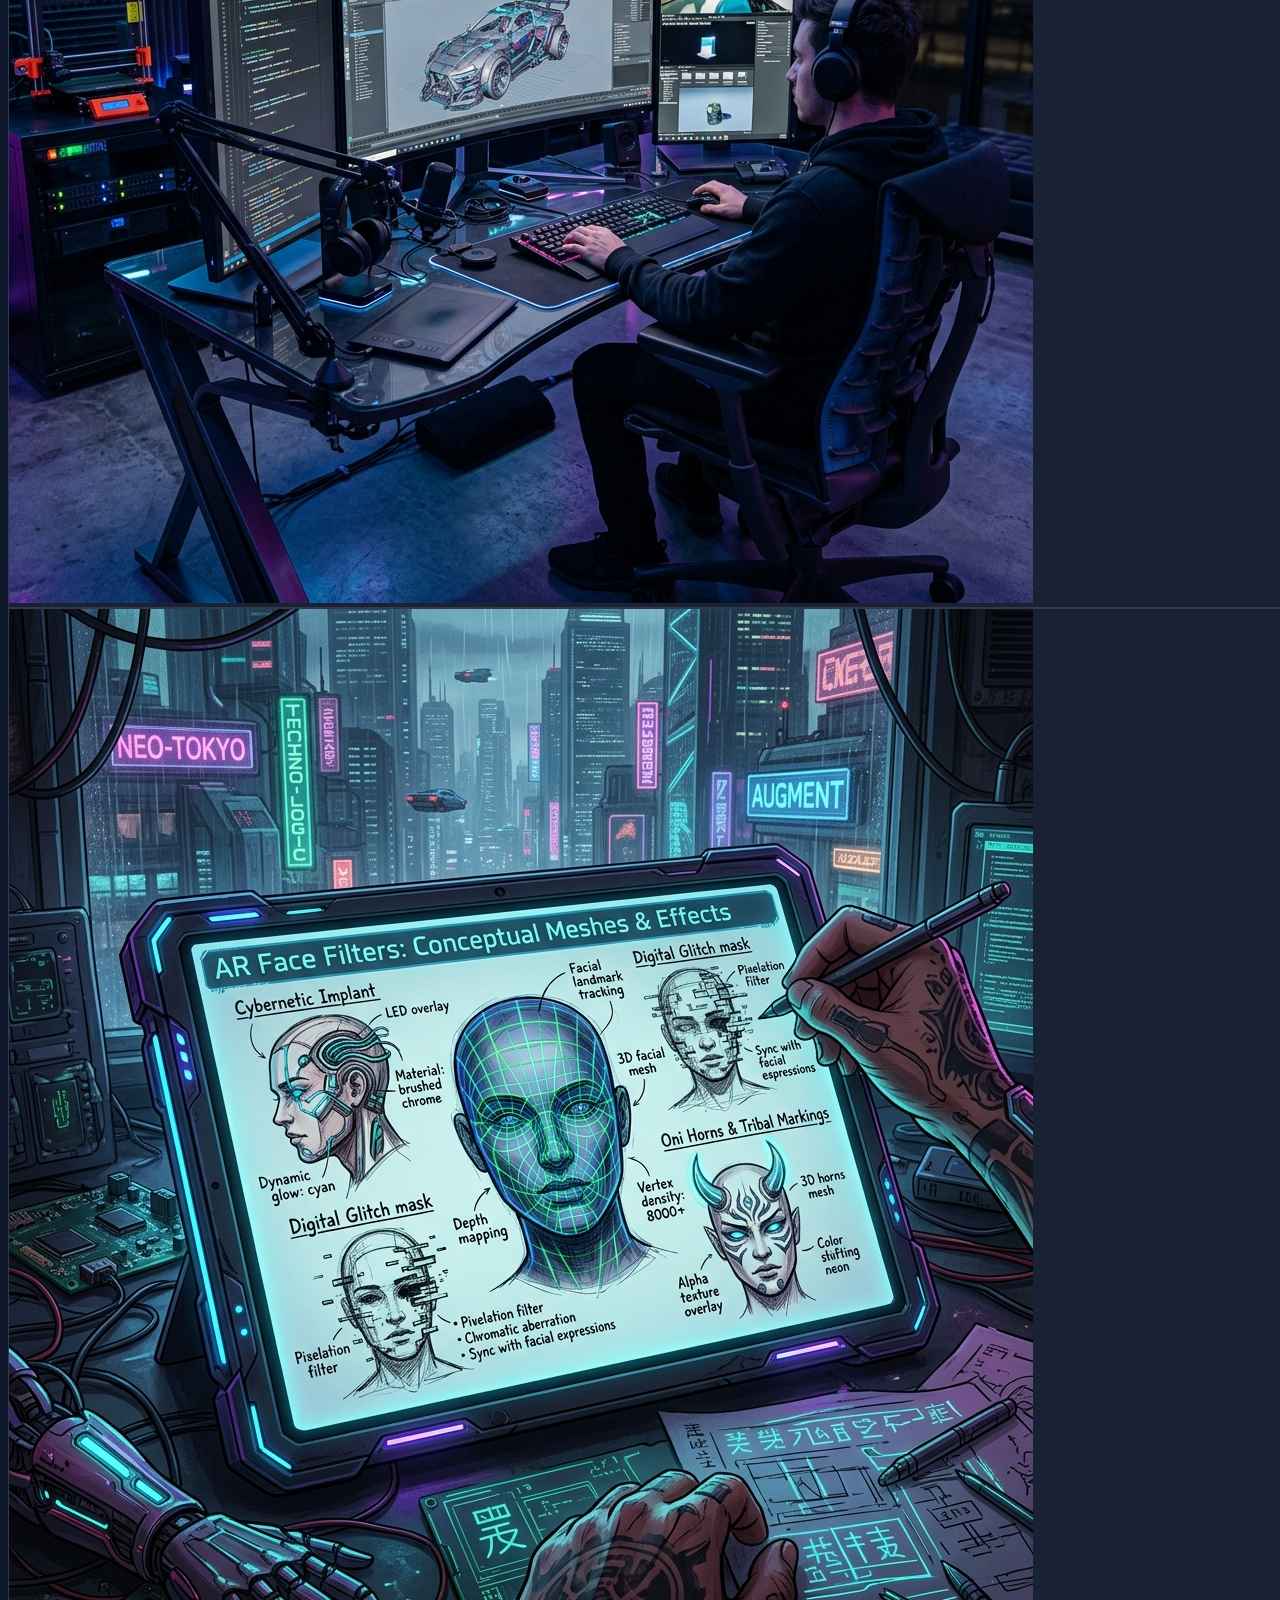
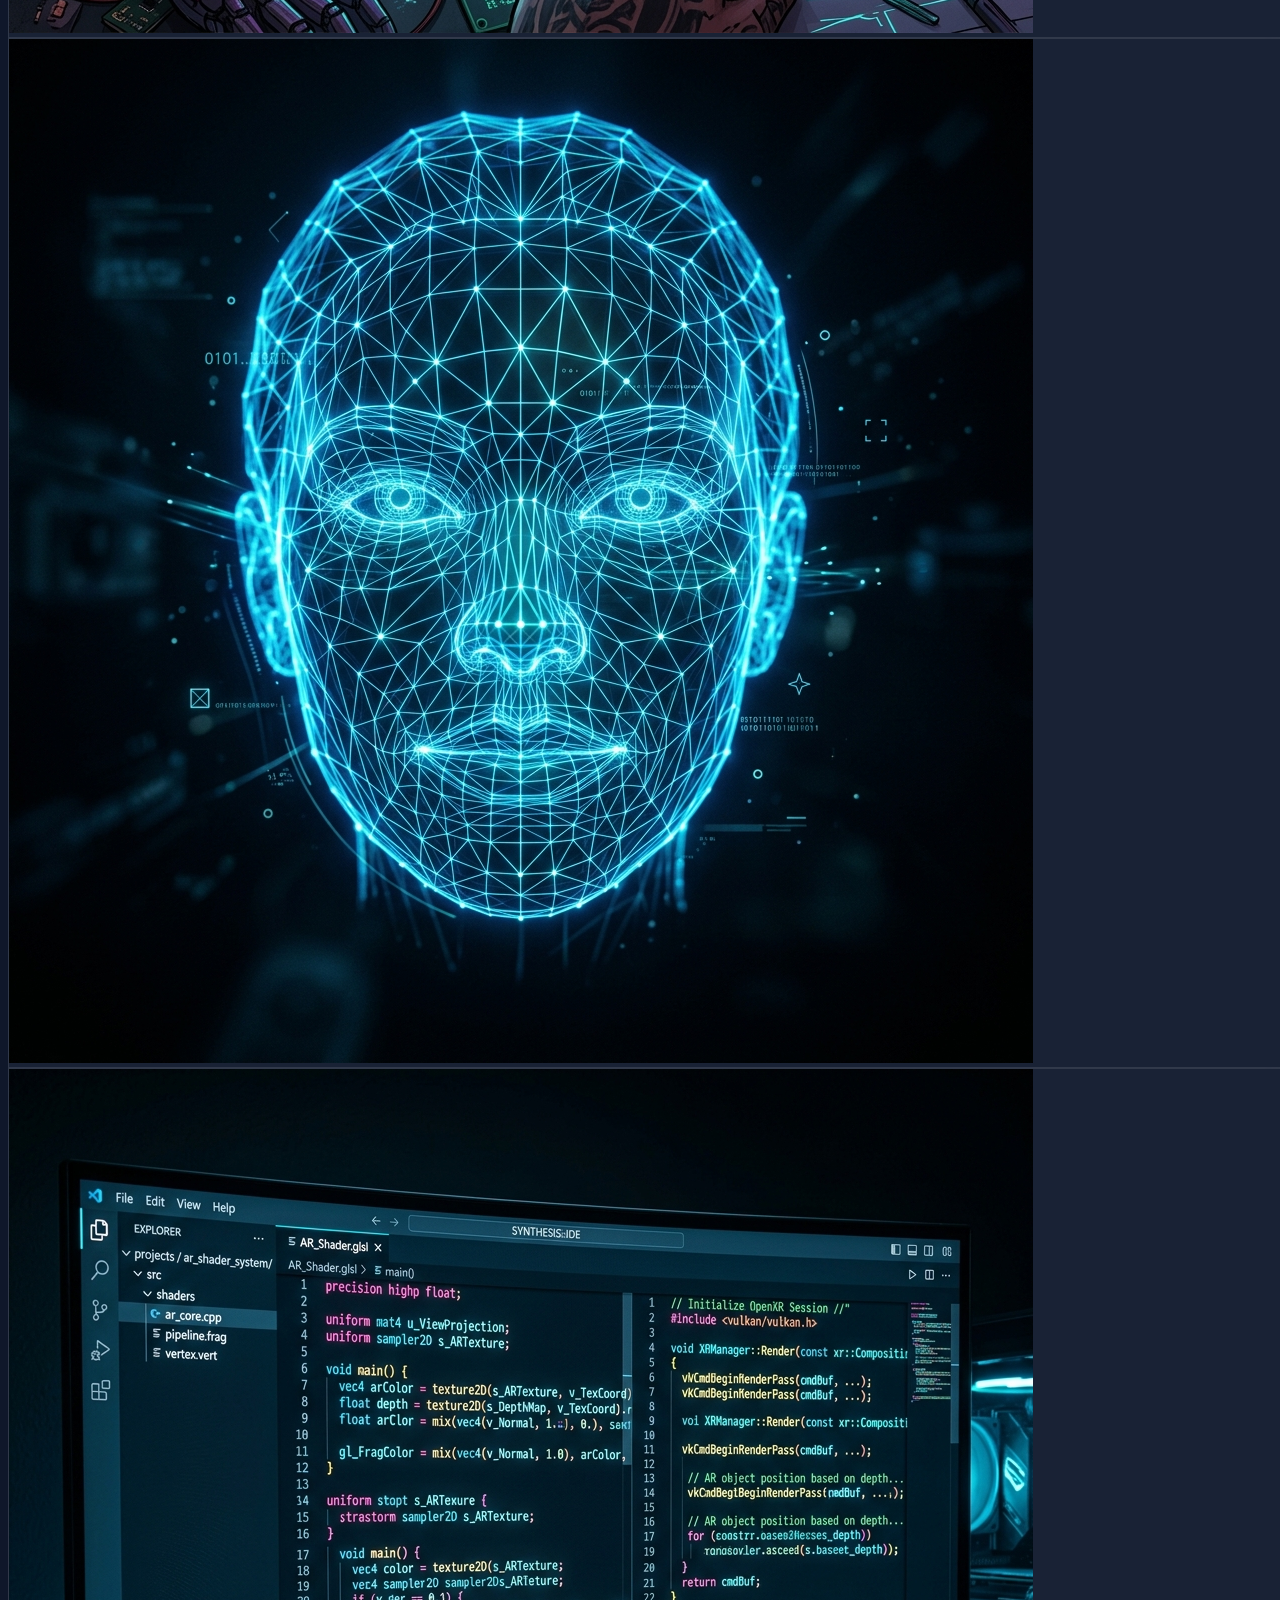
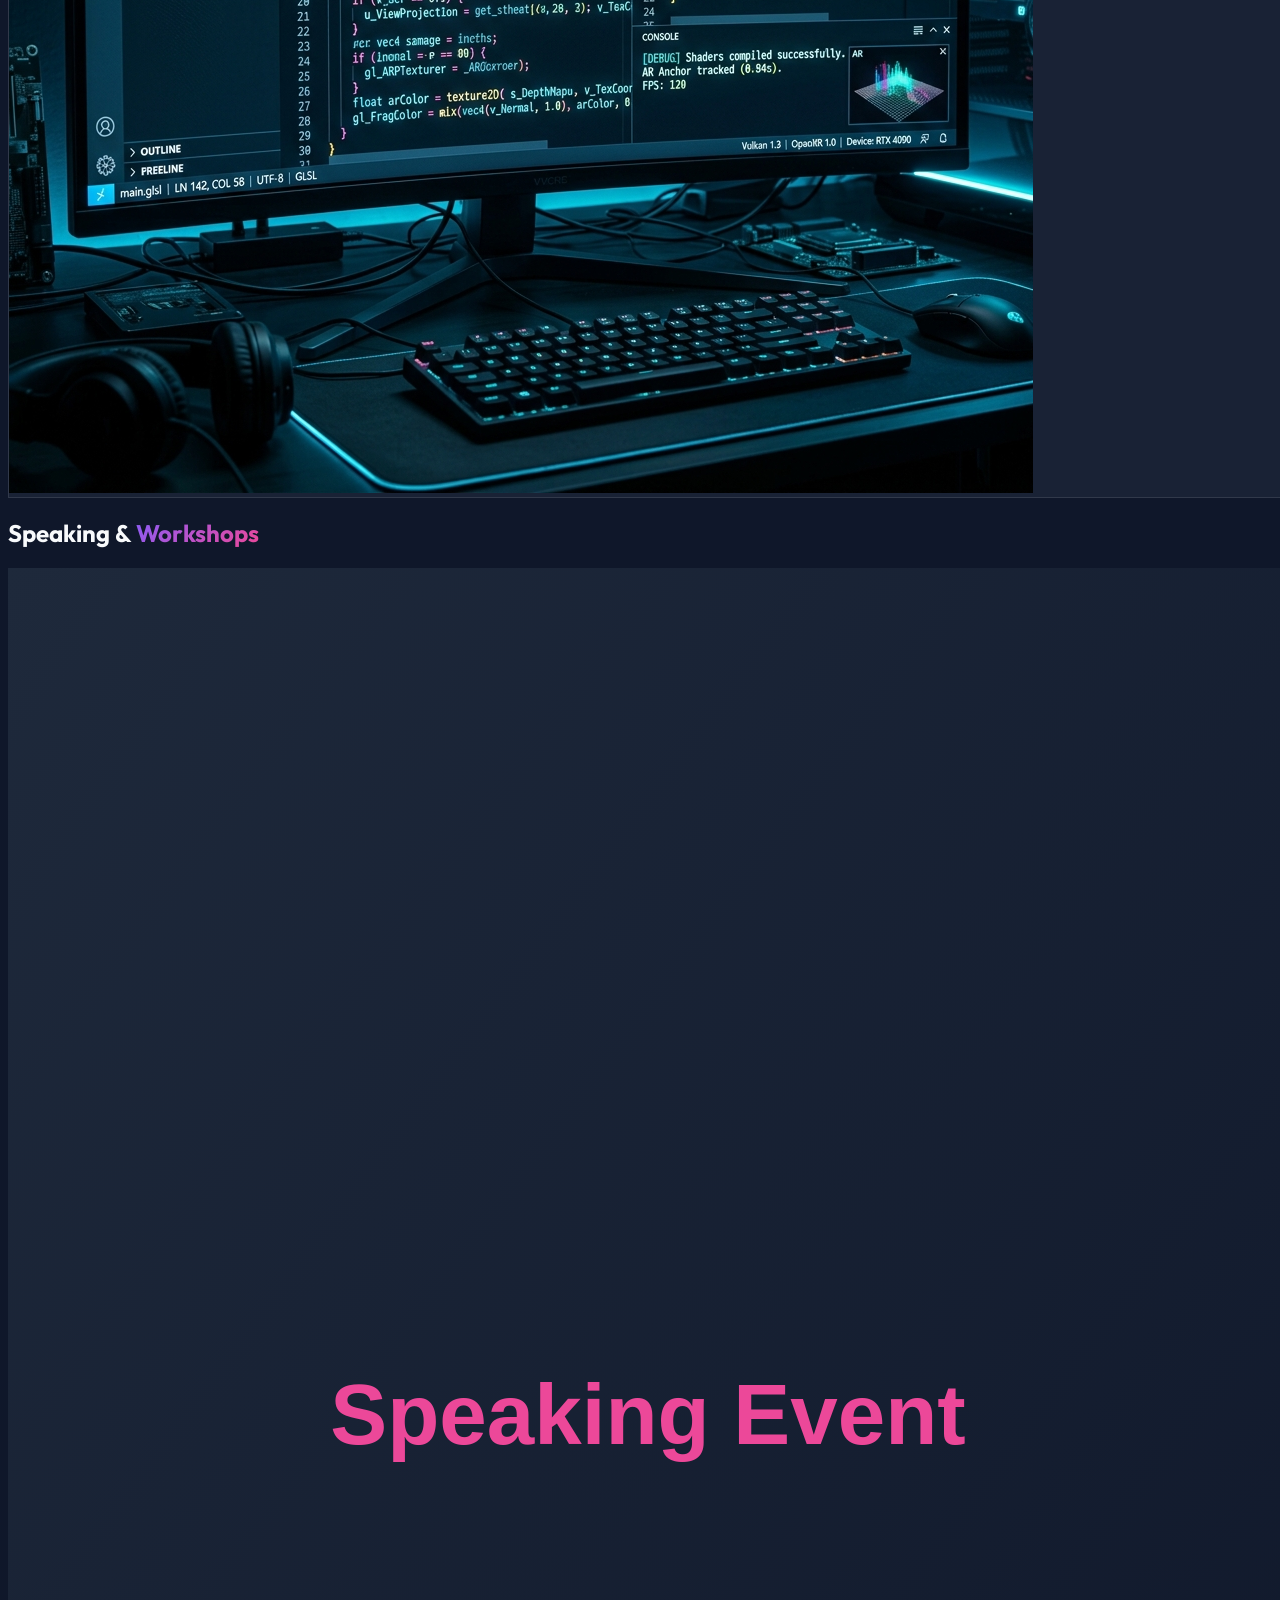
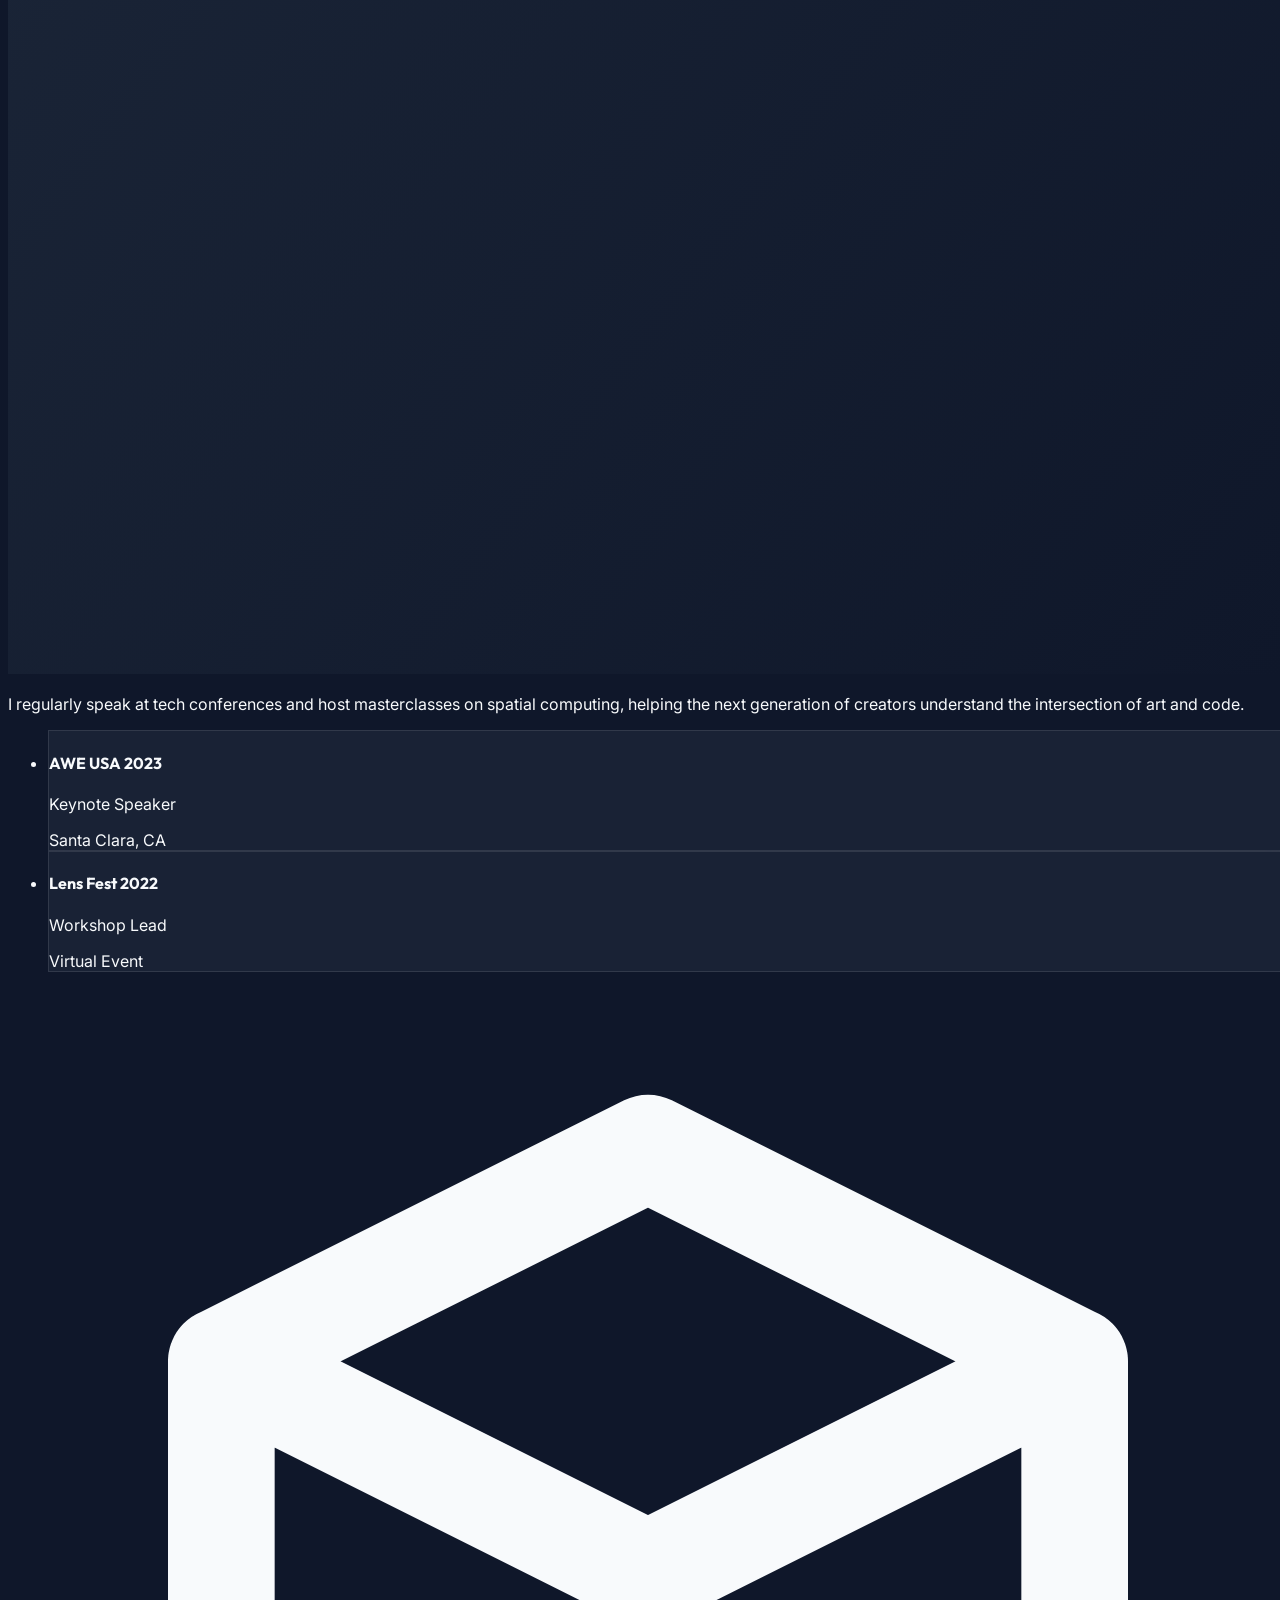
==== commit dc77a531: "add the css" ====
--- a/about.html
+++ b/about.html
@@ -54,14 +54,16 @@
                     <a href="pricing.html" class="nav-link text-muted hover:text-strong font-medium">Pricing</a>
                     <a href="contact.html" class="nav-link text-muted hover:text-strong font-medium">Contact</a>
                     <a href="signup.html" class="bg-gradient-to-r from-primary to-secondary px-6 py-2 rounded-full text-strong font-semibold hover:shadow-lg hover:shadow-primary/50 transition-all duration-300 transform hover:-translate-y-1">Start Project</a>
-                                    <button id="theme-toggle-desktop" class="flex items-center gap-2 bg-surface border border-divider hover:border-primary/50 text-muted hover:text-main focus:outline-none px-3 py-1.5 rounded-full transition-all group shadow-sm">
-                        <svg id="theme-icon-moon" class="w-4 h-4" fill="none" viewBox="0 0 24 24" stroke="currentColor"><path stroke-linecap="round" stroke-linejoin="round" stroke-width="2" d="M20.354 15.354A9 9 0 018.646 3.646 9.003 9.003 0 0012 21a9.003 9.003 0 008.354-5.646z"></path></svg>
-                        <svg id="theme-icon-sun" class="w-4 h-4 hidden" fill="none" viewBox="0 0 24 24" stroke="currentColor"><path stroke-linecap="round" stroke-linejoin="round" stroke-width="2" d="M12 3v1m0 16v1m9-9h-1M4 12H3m15.364 6.364l-.707-.707M6.343 6.343l-.707-.707m12.728 0l-.707.707M6.343 17.657l-.707.707M16 12a4 4 0 11-8 0 4 4 0 018 0z"></path></svg>
-                        <span class="text-[10px] uppercase font-bold tracking-wider text-strong opacity-80 group-hover:opacity-100">Theme</span>
-                    </button>
-                    <button id="rtl-toggle-desktop" class="flex items-center justify-center bg-surface border border-divider hover:border-primary/50 text-muted hover:text-main focus:outline-none px-4 py-1.5 rounded-full transition-all group shadow-sm" title="Toggle RTL">
-                        <span class="text-[10px] uppercase font-bold tracking-wider text-strong opacity-80 group-hover:opacity-100">RTL</span>
-                    </button>
+                                    <div class="flex items-center gap-3">
+                        <button id="theme-toggle-desktop" class="flex items-center gap-2 bg-surface border border-divider hover:border-primary/50 text-muted hover:text-main focus:outline-none px-3 py-1.5 rounded-full transition-all group shadow-sm">
+                            <svg id="theme-icon-moon" class="w-4 h-4" fill="none" viewBox="0 0 24 24" stroke="currentColor"><path stroke-linecap="round" stroke-linejoin="round" stroke-width="2" d="M20.354 15.354A9 9 0 018.646 3.646 9.003 9.003 0 0012 21a9.003 9.003 0 008.354-5.646z"></path></svg>
+                            <svg id="theme-icon-sun" class="w-4 h-4 hidden" fill="none" viewBox="0 0 24 24" stroke="currentColor"><path stroke-linecap="round" stroke-linejoin="round" stroke-width="2" d="M12 3v1m0 16v1m9-9h-1M4 12H3m15.364 6.364l-.707-.707M6.343 6.343l-.707-.707m12.728 0l-.707.707M6.343 17.657l-.707.707M16 12a4 4 0 11-8 0 4 4 0 018 0z"></path></svg>
+                            <span class="text-[10px] uppercase font-bold tracking-wider text-strong opacity-80 group-hover:opacity-100">Theme</span>
+                        </button>
+                        <button id="rtl-toggle-desktop" class="flex items-center justify-center bg-surface border border-divider hover:border-primary/50 text-muted hover:text-main focus:outline-none px-4 py-1.5 rounded-full transition-all group shadow-sm" title="Toggle RTL">
+                            <span class="text-[10px] uppercase font-bold tracking-wider text-strong opacity-80 group-hover:opacity-100">RTL</span>
+                        </button>
+                    </div>
 </div>
                 <!-- Mobile Menu Button -->
                 <div class="xl:hidden flex items-center">
